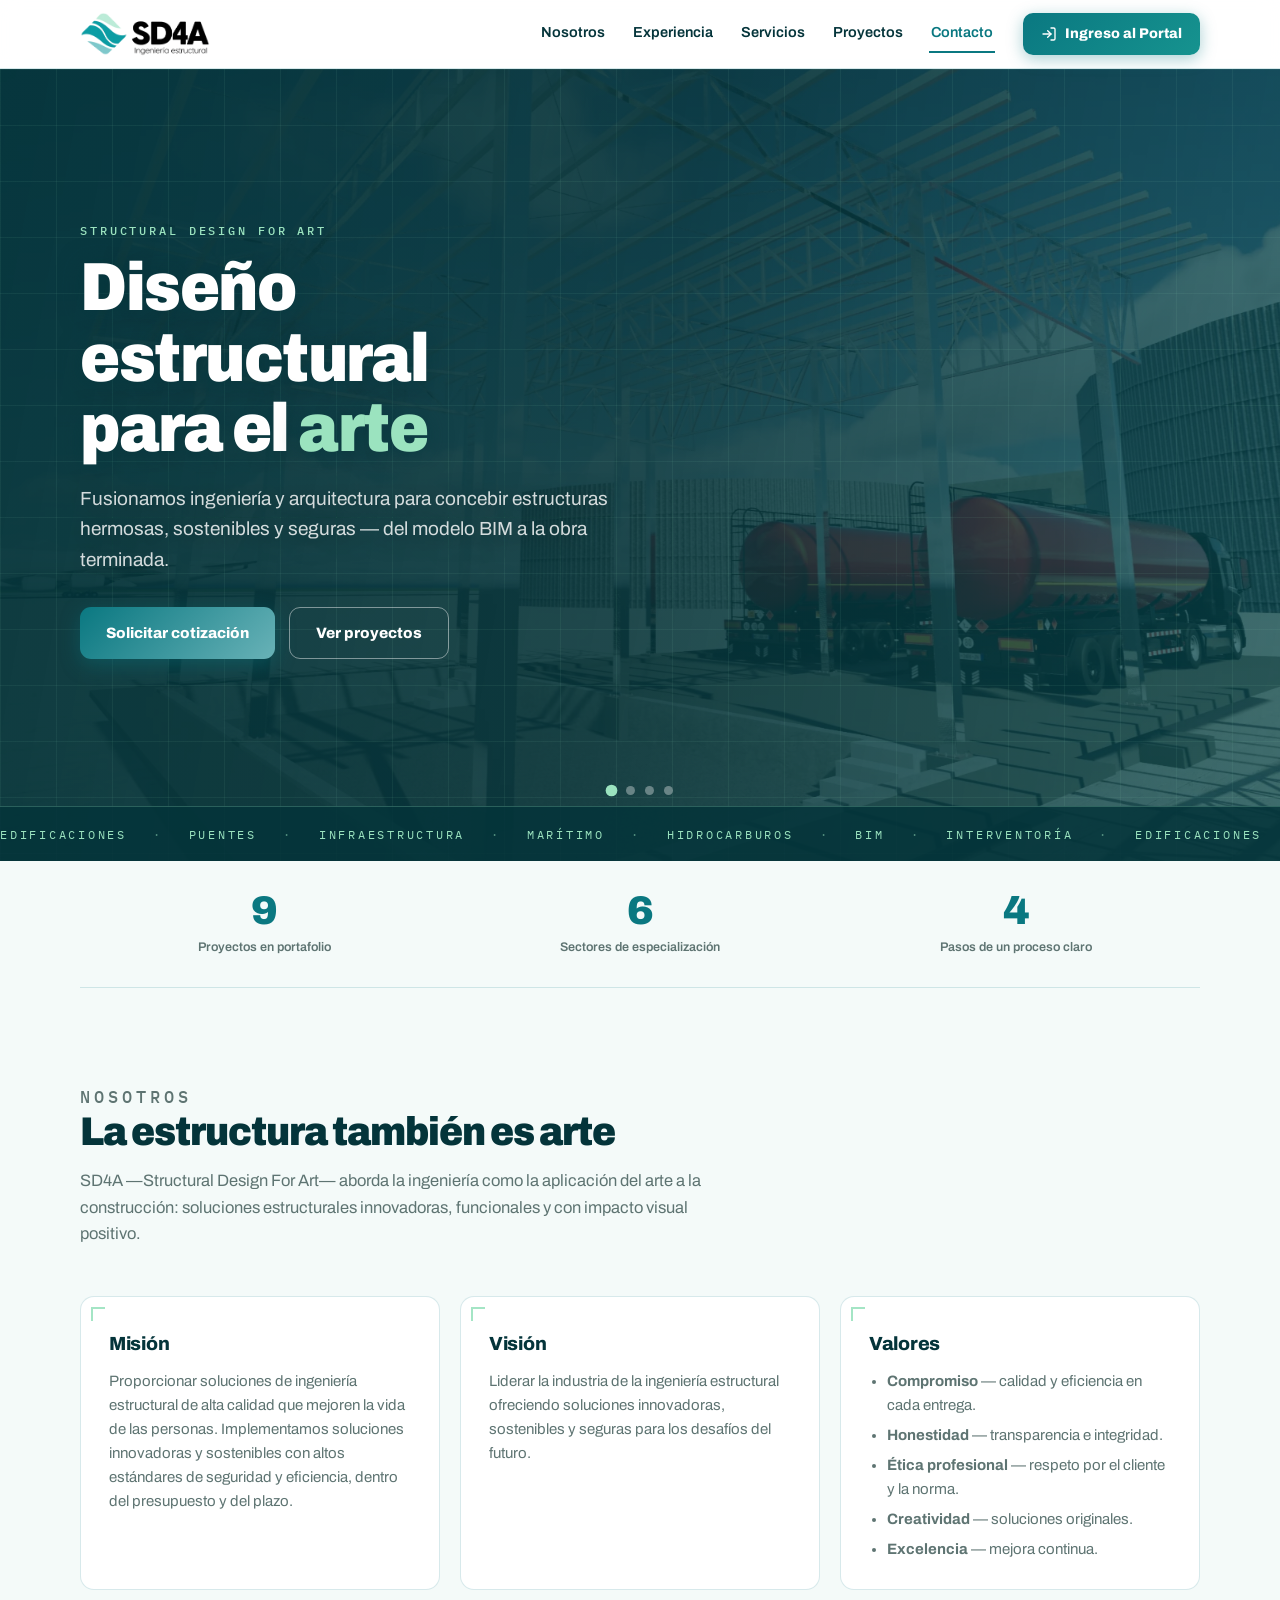
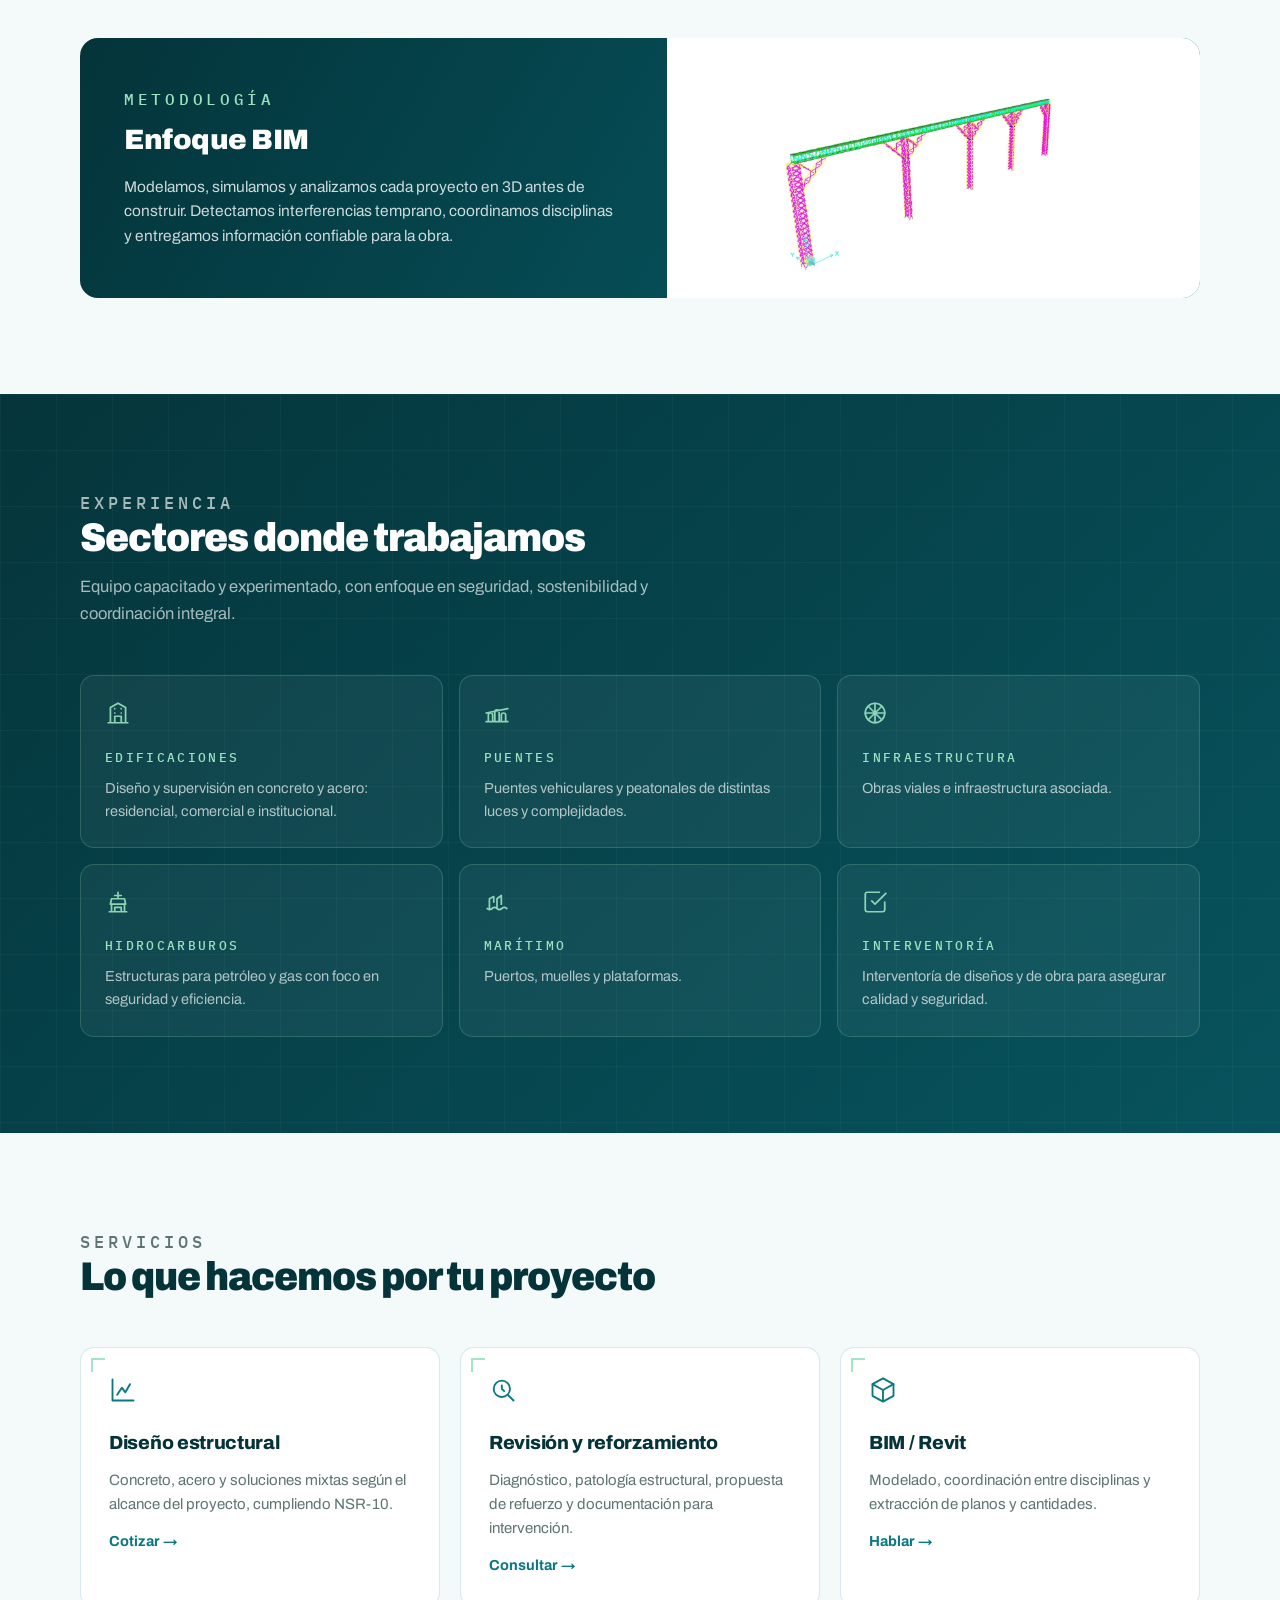
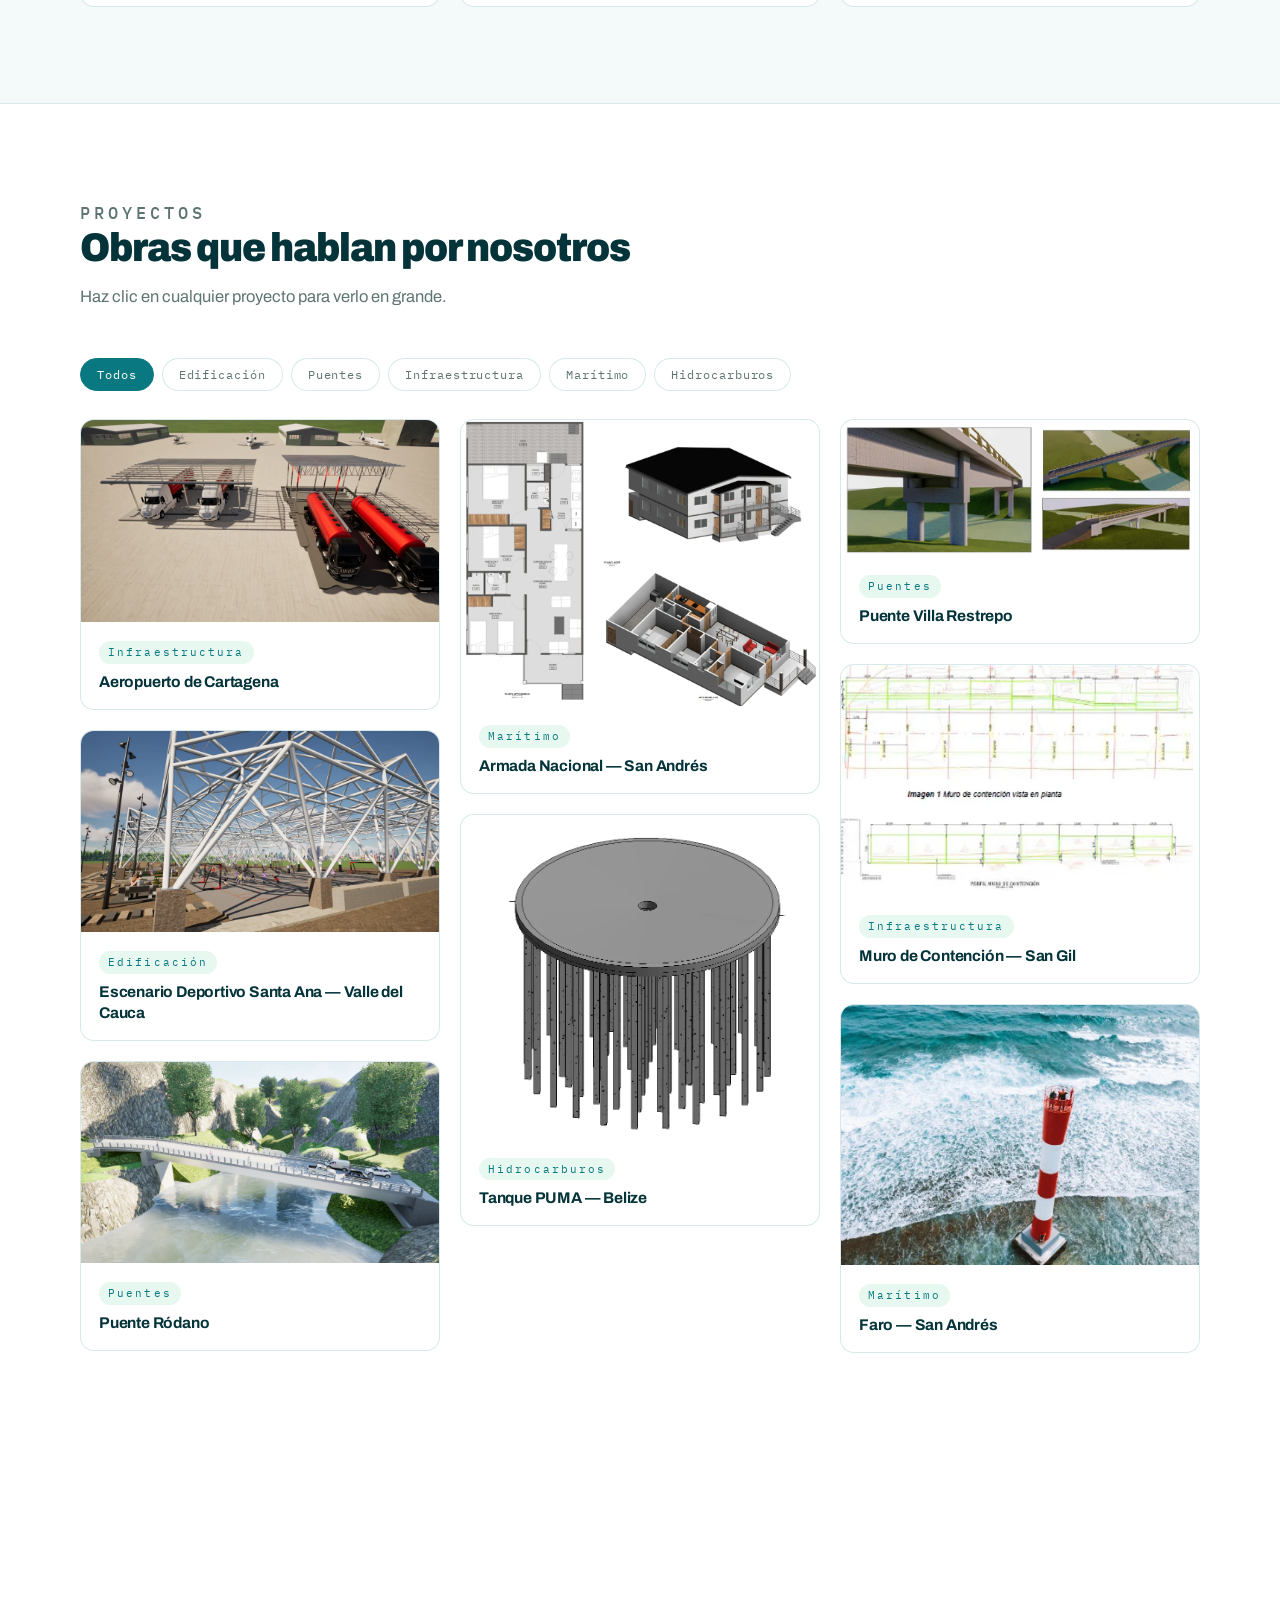
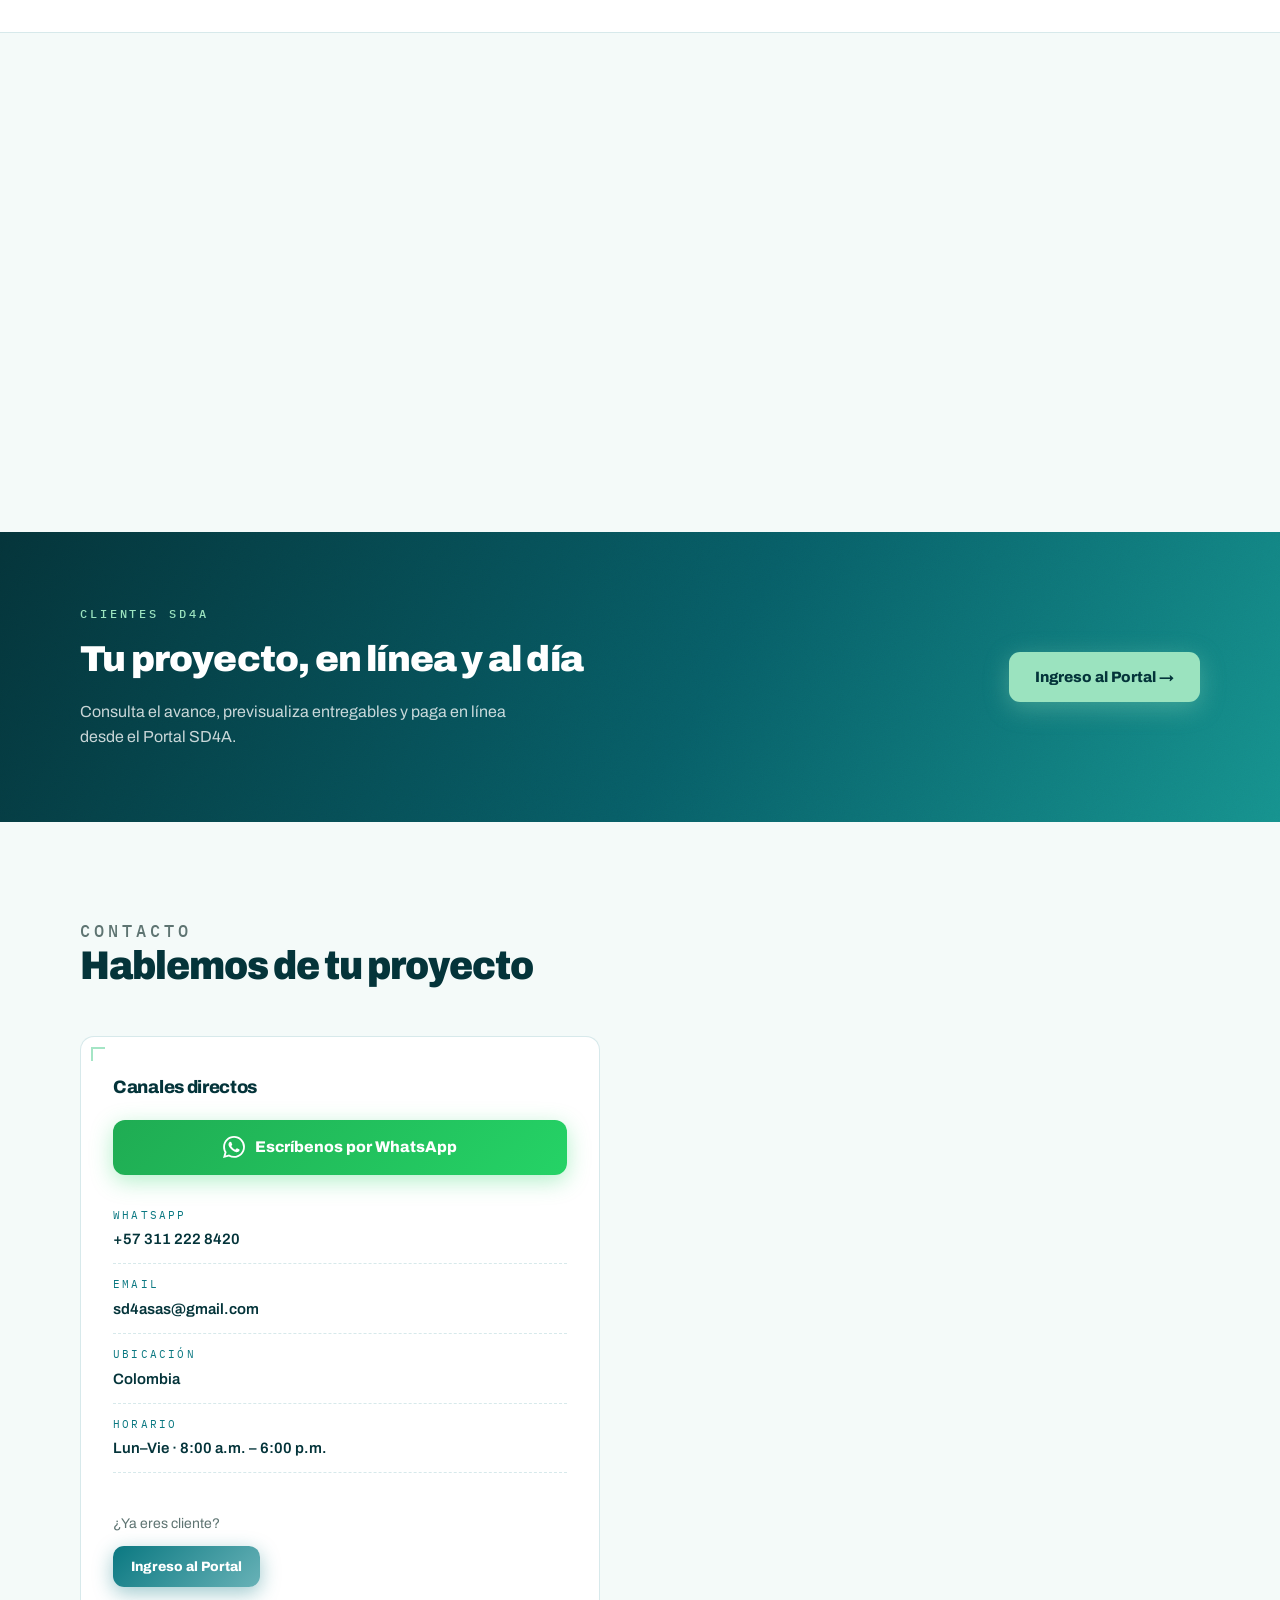
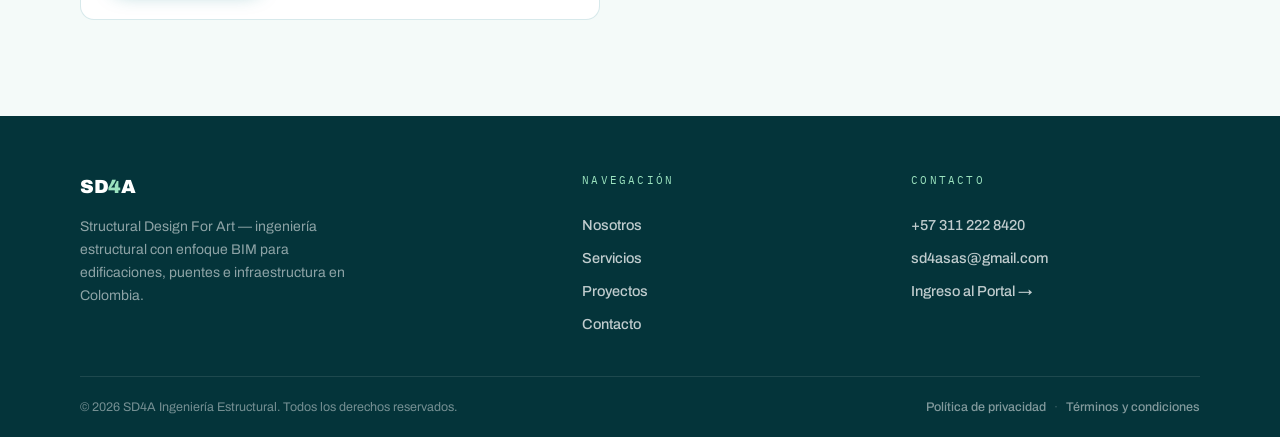
==== index.html @ 19382eb5 "add Privacy Policy and Terms & Conditions pages New privacidad.html and terminos.html, grounded in w" ====
<!doctype html>
<html lang="es">
<head>
  <meta charset="utf-8" />
  <meta name="viewport" content="width=device-width, initial-scale=1" />
  <title>SD4A — Ingeniería Estructural | Structural Design For Art</title>
  <meta name="description" content="SD4A: diseño estructural para el arte de construir. Edificaciones, puentes, infraestructura, estructuras marítimas y BIM en Colombia." />

  <link rel="preconnect" href="https://fonts.googleapis.com" />
  <link rel="preconnect" href="https://fonts.gstatic.com" crossorigin />
  <link href="https://fonts.googleapis.com/css2?family=Archivo:wdth,wght@62..125,300..900&family=IBM+Plex+Mono:wght@400;500&display=swap" rel="stylesheet" />

  <link rel="icon" type="image/png" sizes="32x32" href="./img/favicon-32.png" />
  <link rel="icon" type="image/png" sizes="16x16" href="./img/favicon-16.png" />
  <link rel="apple-touch-icon" sizes="180x180" href="./img/favicon-180.png" />
  <meta name="theme-color" content="#04343A" />

  <!-- Open Graph / redes sociales -->
  <meta property="og:type" content="website" />
  <meta property="og:site_name" content="SD4A Ingeniería Estructural" />
  <meta property="og:title" content="SD4A — Ingeniería Estructural | Structural Design For Art" />
  <meta property="og:description" content="Diseño estructural para el arte de construir: edificaciones, puentes, infraestructura, estructuras marítimas y BIM en Colombia." />
  <meta property="og:image" content="https://sd4a-web.vercel.app/img/og-image.jpg" />
  <meta property="og:image:width" content="1200" />
  <meta property="og:image:height" content="630" />
  <meta property="og:url" content="https://sd4a-web.vercel.app" />
  <meta property="og:locale" content="es_CO" />
  <meta name="twitter:card" content="summary_large_image" />
  <meta name="twitter:title" content="SD4A — Ingeniería Estructural" />
  <meta name="twitter:description" content="Diseño estructural para el arte de construir." />
  <meta name="twitter:image" content="https://sd4a-web.vercel.app/img/og-image.jpg" />

  <link rel="stylesheet" href="./css/style.css" />
</head>

<body>
  <!-- ══════════ TOPBAR ══════════ -->
  <header class="topbar" id="topbar">
    <div class="scroll-ruler" id="scrollRuler" aria-hidden="true"></div>
    <div class="container topbar-inner">
      <a class="brand" href="#inicio" aria-label="SD4A — inicio">
        <img class="brand-logo" src="./img/logo-sd4a.png" alt="SD4A Ingeniería Estructural" />
      </a>

      <nav class="nav" id="nav" aria-label="Navegación principal">
        <a href="#nosotros">Nosotros</a>
        <a href="#experiencia">Experiencia</a>
        <a href="#servicios">Servicios</a>
        <a href="#proyectos">Proyectos</a>
        <a href="#contacto">Contacto</a>
      </nav>

      <a class="btn-portal" href="https://pagos-sd-4-a.vercel.app/login">
        <svg viewBox="0 0 24 24" fill="none" stroke="currentColor" stroke-width="2" stroke-linecap="round" stroke-linejoin="round" aria-hidden="true"><path d="M15 3h4a2 2 0 0 1 2 2v14a2 2 0 0 1-2 2h-4"/><polyline points="10 17 15 12 10 7"/><line x1="15" y1="12" x2="3" y2="12"/></svg>
        Ingreso al Portal
      </a>

      <button class="nav-toggle" id="navToggle" aria-label="Abrir menú" aria-expanded="false">
        <span></span><span></span><span></span>
      </button>
    </div>
  </header>

  <main>
    <!-- ══════════ HERO ══════════ -->
    <section id="inicio" class="hero">
      <div class="hero-slides" aria-hidden="true">
        <img src="./img/aeropuerto cartagena 1.webp" class="slide active" alt="" />
        <img src="./img/POLIDEPORTIVO3.webp" class="slide" alt="" />
        <img src="./img/puente rodano 1.webp" class="slide" alt="" />
        <img src="./img/ARMADA DE SAN ANDRES.webp" class="slide" alt="" />
      </div>
      <div class="hero-veil" aria-hidden="true"></div>
      <div class="hero-grid-lines" aria-hidden="true"></div>

      <div class="container hero-inner">
        <p class="eyebrow light reveal">Structural Design For Art</p>
        <h1 class="reveal">Diseño estructural<br />para el <span class="accent">arte</span></h1>
        <p class="hero-sub reveal">
          Fusionamos ingeniería y arquitectura para concebir estructuras hermosas,
          sostenibles y seguras — del modelo BIM a la obra terminada.
        </p>
        <div class="hero-actions reveal">
          <a class="btn btn-solid" href="#contacto">Solicitar cotización</a>
          <a class="btn btn-ghost" href="#proyectos">Ver proyectos</a>
        </div>
      </div>

      <div class="hero-dots" id="heroDots" aria-hidden="true"></div>

      <div class="hero-strip" aria-hidden="true">
        <div class="strip-track">
          <span>EDIFICACIONES</span><i>·</i><span>PUENTES</span><i>·</i><span>INFRAESTRUCTURA</span><i>·</i><span>MARÍTIMO</span><i>·</i><span>HIDROCARBUROS</span><i>·</i><span>BIM</span><i>·</i><span>INTERVENTORÍA</span><i>·</i><span>EDIFICACIONES</span><i>·</i><span>PUENTES</span><i>·</i><span>INFRAESTRUCTURA</span><i>·</i><span>MARÍTIMO</span><i>·</i><span>HIDROCARBUROS</span><i>·</i><span>BIM</span><i>·</i><span>INTERVENTORÍA</span><i>·</i>
        </div>
      </div>
    </section>

    <!-- ══════════ CIFRAS ══════════ -->
    <div class="stats-strip container">
      <div class="stat">
        <span class="stat-num" data-count-source="#projectGrid .project">0</span>
        <span class="stat-label">Proyectos en portafolio</span>
      </div>
      <div class="stat">
        <span class="stat-num" data-count-source="#experiencia .sector">0</span>
        <span class="stat-label">Sectores de especialización</span>
      </div>
      <div class="stat">
        <span class="stat-num" data-count-source=".steps .step">0</span>
        <span class="stat-label">Pasos de un proceso claro</span>
      </div>
    </div>

    <!-- ══════════ NOSOTROS ══════════ -->
    <section id="nosotros" class="section">
      <div class="container">
        <div class="sheet-head reveal">
          <p class="eyebrow">Nosotros</p>
          <h2>La estructura también es arte</h2>
          <p>
            SD4A —Structural Design For Art— aborda la ingeniería como la aplicación
            del arte a la construcción: soluciones estructurales innovadoras, funcionales
            y con impacto visual positivo.
          </p>
        </div>

        <div class="cards-3">
          <article class="plan-card reveal">
            <h3>Misión</h3>
            <p>
              Proporcionar soluciones de ingeniería estructural de alta calidad que mejoren
              la vida de las personas. Implementamos soluciones innovadoras y sostenibles con
              altos estándares de seguridad y eficiencia, dentro del presupuesto y del plazo.
            </p>
          </article>
          <article class="plan-card reveal">
            <h3>Visión</h3>
            <p>
              Liderar la industria de la ingeniería estructural ofreciendo soluciones
              innovadoras, sostenibles y seguras para los desafíos del futuro.
            </p>
          </article>
          <article class="plan-card reveal">
            <h3>Valores</h3>
            <ul>
              <li><strong>Compromiso</strong> — calidad y eficiencia en cada entrega.</li>
              <li><strong>Honestidad</strong> — transparencia e integridad.</li>
              <li><strong>Ética profesional</strong> — respeto por el cliente y la norma.</li>
              <li><strong>Creatividad</strong> — soluciones originales.</li>
              <li><strong>Excelencia</strong> — mejora continua.</li>
            </ul>
          </article>
        </div>

        <div class="bim-band reveal">
          <div class="bim-copy">
            <p class="eyebrow light">Metodología</p>
            <h3>Enfoque BIM</h3>
            <p>
              Modelamos, simulamos y analizamos cada proyecto en 3D antes de construir.
              Detectamos interferencias temprano, coordinamos disciplinas y entregamos
              información confiable para la obra.
            </p>
          </div>
          <img src="./img/MODELO DE ANÁLISIS PLATAFORMAS PROYECTO 10K.webp" alt="Modelo de análisis estructural BIM" />
        </div>
      </div>
    </section>

    <!-- ══════════ EXPERIENCIA ══════════ -->
    <section id="experiencia" class="section dark">
      <div class="container">
        <div class="sheet-head reveal">
          <p class="eyebrow">Experiencia</p>
          <h2>Sectores donde trabajamos</h2>
          <p>Equipo capacitado y experimentado, con enfoque en seguridad, sostenibilidad y coordinación integral.</p>
        </div>

        <div class="sector-grid">
          <article class="sector reveal">
            <svg class="sector-icon" viewBox="0 0 24 24" fill="none" stroke="currentColor" stroke-width="1.6" stroke-linecap="round" stroke-linejoin="round" aria-hidden="true"><path d="M3 21h18M5 21V7l7-4 7 4v14M9 21v-6h6v6M9 12h.01M15 12h.01M9 8h.01M15 8h.01"/></svg>
            <h3>Edificaciones</h3><p>Diseño y supervisión en concreto y acero: residencial, comercial e institucional.</p>
          </article>
          <article class="sector reveal">
            <svg class="sector-icon" viewBox="0 0 24 24" fill="none" stroke="currentColor" stroke-width="1.6" stroke-linecap="round" stroke-linejoin="round" aria-hidden="true"><path d="M2 20h20M4 20v-6a2 2 0 0 1 2-2h0a2 2 0 0 1 2 2v6M10 20v-9a2 2 0 0 1 2-2h0a2 2 0 0 1 2 2v9M16 20v-6a2 2 0 0 1 2-2h0a2 2 0 0 1 2 2v6M2 12l20-4"/></svg>
            <h3>Puentes</h3><p>Puentes vehiculares y peatonales de distintas luces y complejidades.</p>
          </article>
          <article class="sector reveal">
            <svg class="sector-icon" viewBox="0 0 24 24" fill="none" stroke="currentColor" stroke-width="1.6" stroke-linecap="round" stroke-linejoin="round" aria-hidden="true"><circle cx="12" cy="12" r="9"/><path d="M12 3v18M3 12h18M6 6l12 12M18 6 6 18"/></svg>
            <h3>Infraestructura</h3><p>Obras viales e infraestructura asociada.</p>
          </article>
          <article class="sector reveal">
            <svg class="sector-icon" viewBox="0 0 24 24" fill="none" stroke="currentColor" stroke-width="1.6" stroke-linecap="round" stroke-linejoin="round" aria-hidden="true"><path d="M12 3v6M9 6h6M6 9h12l1 5H5l1-5Z"/><path d="M4 21h16M6 21v-7M18 21v-7M9 21v-4h6v4"/></svg>
            <h3>Hidrocarburos</h3><p>Estructuras para petróleo y gas con foco en seguridad y eficiencia.</p>
          </article>
          <article class="sector reveal">
            <svg class="sector-icon" viewBox="0 0 24 24" fill="none" stroke="currentColor" stroke-width="1.6" stroke-linecap="round" stroke-linejoin="round" aria-hidden="true"><path d="M3 18c1.5 1.3 3 1.3 4.5 0s3-1.3 4.5 0 3 1.3 4.5 0 3-1.3 4.5 0M5 18V9l4-2v5M12 18v-9l4-3v8"/></svg>
            <h3>Marítimo</h3><p>Puertos, muelles y plataformas.</p>
          </article>
          <article class="sector reveal">
            <svg class="sector-icon" viewBox="0 0 24 24" fill="none" stroke="currentColor" stroke-width="1.6" stroke-linecap="round" stroke-linejoin="round" aria-hidden="true"><path d="M9 11l3 3L22 4"/><path d="M21 12v7a2 2 0 0 1-2 2H5a2 2 0 0 1-2-2V5a2 2 0 0 1 2-2h11"/></svg>
            <h3>Interventoría</h3><p>Interventoría de diseños y de obra para asegurar calidad y seguridad.</p>
          </article>
        </div>
      </div>
    </section>

    <!-- ══════════ SERVICIOS ══════════ -->
    <section id="servicios" class="section">
      <div class="container">
        <div class="sheet-head reveal">
          <p class="eyebrow">Servicios</p>
          <h2>Lo que hacemos por tu proyecto</h2>
        </div>

        <div class="cards-3">
          <article class="plan-card service reveal">
            <svg class="service-icon" viewBox="0 0 24 24" fill="none" stroke="currentColor" stroke-width="1.6" stroke-linecap="round" stroke-linejoin="round" aria-hidden="true"><path d="M3 3v18h18M7 16l4-6 3 4 4-7"/></svg>
            <h3>Diseño estructural</h3>
            <p>Concreto, acero y soluciones mixtas según el alcance del proyecto, cumpliendo NSR-10.</p>
            <a class="link" href="#contacto">Cotizar →</a>
          </article>
          <article class="plan-card service reveal">
            <svg class="service-icon" viewBox="0 0 24 24" fill="none" stroke="currentColor" stroke-width="1.6" stroke-linecap="round" stroke-linejoin="round" aria-hidden="true"><circle cx="11" cy="11" r="7"/><path d="M21 21l-4.3-4.3M11 8v3l2 2"/></svg>
            <h3>Revisión y reforzamiento</h3>
            <p>Diagnóstico, patología estructural, propuesta de refuerzo y documentación para intervención.</p>
            <a class="link" href="#contacto">Consultar →</a>
          </article>
          <article class="plan-card service reveal">
            <svg class="service-icon" viewBox="0 0 24 24" fill="none" stroke="currentColor" stroke-width="1.6" stroke-linecap="round" stroke-linejoin="round" aria-hidden="true"><path d="M12 2l9 5v10l-9 5-9-5V7l9-5Z"/><path d="M3 7l9 5 9-5M12 12v9"/></svg>
            <h3>BIM / Revit</h3>
            <p>Modelado, coordinación entre disciplinas y extracción de planos y cantidades.</p>
            <a class="link" href="#contacto">Hablar →</a>
          </article>
        </div>
      </div>
    </section>

    <!-- ══════════ PROYECTOS ══════════ -->
    <section id="proyectos" class="section alt">
      <div class="container">
        <div class="sheet-head reveal">
          <p class="eyebrow">Proyectos</p>
          <h2>Obras que hablan por nosotros</h2>
          <p>Haz clic en cualquier proyecto para verlo en grande.</p>
        </div>

        <div class="filter-bar reveal" id="filterBar" role="group" aria-label="Filtrar proyectos por categoría">
          <button class="filter-btn active" data-filter="all">Todos</button>
          <button class="filter-btn" data-filter="edificacion">Edificación</button>
          <button class="filter-btn" data-filter="puentes">Puentes</button>
          <button class="filter-btn" data-filter="infraestructura">Infraestructura</button>
          <button class="filter-btn" data-filter="maritimo">Marítimo</button>
          <button class="filter-btn" data-filter="hidrocarburos">Hidrocarburos</button>
        </div>

        <div class="project-grid" id="projectGrid">
          <figure class="project reveal" tabindex="0" data-cat="infraestructura">
                        <div class="project-media">
<img src="./img/aeropuerto cartagena 2.webp" alt="Aeropuerto de Cartagena" loading="lazy" />
            <span class="project-zoom-hint" aria-hidden="true"><svg viewBox="0 0 24 24" width="16" height="16" fill="none" stroke="currentColor" stroke-width="2" stroke-linecap="round" stroke-linejoin="round"><circle cx="11" cy="11" r="7"/><path d="M21 21l-4.3-4.3M11 8v6M8 11h6"/></svg></span>
            </div>
            <figcaption><span class="tag">Infraestructura</span><strong>Aeropuerto de Cartagena</strong></figcaption>
          </figure>
          <figure class="project reveal" tabindex="0" data-cat="edificacion">
                        <div class="project-media">
<img src="./img/POLIDEPORTIVO 1.webp" alt="Escenario deportivo Santa Ana" loading="lazy" />
            <span class="project-zoom-hint" aria-hidden="true"><svg viewBox="0 0 24 24" width="16" height="16" fill="none" stroke="currentColor" stroke-width="2" stroke-linecap="round" stroke-linejoin="round"><circle cx="11" cy="11" r="7"/><path d="M21 21l-4.3-4.3M11 8v6M8 11h6"/></svg></span>
            </div>
            <figcaption><span class="tag">Edificación</span><strong>Escenario Deportivo Santa Ana — Valle del Cauca</strong></figcaption>
          </figure>
          <figure class="project reveal" tabindex="0" data-cat="puentes">
                        <div class="project-media">
<img src="./img/puente rodano 2.webp" alt="Puente Ródano" loading="lazy" />
            <span class="project-zoom-hint" aria-hidden="true"><svg viewBox="0 0 24 24" width="16" height="16" fill="none" stroke="currentColor" stroke-width="2" stroke-linecap="round" stroke-linejoin="round"><circle cx="11" cy="11" r="7"/><path d="M21 21l-4.3-4.3M11 8v6M8 11h6"/></svg></span>
            </div>
            <figcaption><span class="tag">Puentes</span><strong>Puente Ródano</strong></figcaption>
          </figure>
          <figure class="project reveal" tabindex="0" data-cat="maritimo">
                        <div class="project-media">
<img src="./img/ARMADA DE SAN ANDRES.webp" alt="Estructura Armada de San Andrés" loading="lazy" />
            <span class="project-zoom-hint" aria-hidden="true"><svg viewBox="0 0 24 24" width="16" height="16" fill="none" stroke="currentColor" stroke-width="2" stroke-linecap="round" stroke-linejoin="round"><circle cx="11" cy="11" r="7"/><path d="M21 21l-4.3-4.3M11 8v6M8 11h6"/></svg></span>
            </div>
            <figcaption><span class="tag">Marítimo</span><strong>Armada Nacional — San Andrés</strong></figcaption>
          </figure>
          <figure class="project reveal" tabindex="0" data-cat="hidrocarburos">
                        <div class="project-media">
<img src="./img/TANQUE PUMA BELIZE.webp" alt="Tanque Puma Belize" loading="lazy" />
            <span class="project-zoom-hint" aria-hidden="true"><svg viewBox="0 0 24 24" width="16" height="16" fill="none" stroke="currentColor" stroke-width="2" stroke-linecap="round" stroke-linejoin="round"><circle cx="11" cy="11" r="7"/><path d="M21 21l-4.3-4.3M11 8v6M8 11h6"/></svg></span>
            </div>
            <figcaption><span class="tag">Hidrocarburos</span><strong>Tanque PUMA — Belize</strong></figcaption>
          </figure>
          <figure class="project reveal" tabindex="0" data-cat="edificacion">
                        <div class="project-media">
<img src="./img/clinica procardio 1.webp" alt="Clínica Procardio" loading="lazy" />
            <span class="project-zoom-hint" aria-hidden="true"><svg viewBox="0 0 24 24" width="16" height="16" fill="none" stroke="currentColor" stroke-width="2" stroke-linecap="round" stroke-linejoin="round"><circle cx="11" cy="11" r="7"/><path d="M21 21l-4.3-4.3M11 8v6M8 11h6"/></svg></span>
            </div>
            <figcaption><span class="tag">Edificación</span><strong>Clínica Procardio</strong></figcaption>
          </figure>
          <figure class="project reveal" tabindex="0" data-cat="puentes">
                        <div class="project-media">
<img src="./img/PUENTE VILLA RESTREPO.webp" alt="Puente Villa Restrepo" loading="lazy" />
            <span class="project-zoom-hint" aria-hidden="true"><svg viewBox="0 0 24 24" width="16" height="16" fill="none" stroke="currentColor" stroke-width="2" stroke-linecap="round" stroke-linejoin="round"><circle cx="11" cy="11" r="7"/><path d="M21 21l-4.3-4.3M11 8v6M8 11h6"/></svg></span>
            </div>
            <figcaption><span class="tag">Puentes</span><strong>Puente Villa Restrepo</strong></figcaption>
          </figure>
          <figure class="project reveal" tabindex="0" data-cat="infraestructura">
                        <div class="project-media">
<img src="./img/MURO DE CONTENCION SAN GIL.webp" alt="Muro de contención San Gil" loading="lazy" />
            <span class="project-zoom-hint" aria-hidden="true"><svg viewBox="0 0 24 24" width="16" height="16" fill="none" stroke="currentColor" stroke-width="2" stroke-linecap="round" stroke-linejoin="round"><circle cx="11" cy="11" r="7"/><path d="M21 21l-4.3-4.3M11 8v6M8 11h6"/></svg></span>
            </div>
            <figcaption><span class="tag">Infraestructura</span><strong>Muro de Contención — San Gil</strong></figcaption>
          </figure>
          <figure class="project reveal" tabindex="0" data-cat="maritimo">
                        <div class="project-media">
<img src="./img/FARO SAN ANDRES.webp" alt="Faro San Andrés" loading="lazy" />
            <span class="project-zoom-hint" aria-hidden="true"><svg viewBox="0 0 24 24" width="16" height="16" fill="none" stroke="currentColor" stroke-width="2" stroke-linecap="round" stroke-linejoin="round"><circle cx="11" cy="11" r="7"/><path d="M21 21l-4.3-4.3M11 8v6M8 11h6"/></svg></span>
            </div>
            <figcaption><span class="tag">Marítimo</span><strong>Faro — San Andrés</strong></figcaption>
          </figure>
        </div>
      </div>
    </section>

    <!-- ══════════ PROCESO ══════════ -->
    <section id="proceso" class="section">
      <div class="container">
        <div class="sheet-head reveal">
          <p class="eyebrow">Proceso</p>
          <h2>Así trabajamos, sin sorpresas</h2>
        </div>

        <ol class="steps">
          <li class="step reveal">
            <span class="step-num">01</span>
            <h3>Recolección</h3>
            <p>Arquitectura, DWG, alcance, normativa y plazos del proyecto.</p>
          </li>
          <li class="step reveal">
            <span class="step-num">02</span>
            <h3>Modelado y cálculo</h3>
            <p>Modelos estructurales, hipótesis de carga y dimensionamiento.</p>
          </li>
          <li class="step reveal">
            <span class="step-num">03</span>
            <h3>Planos y entrega</h3>
            <p>Planos, detalles constructivos y soporte durante la obra.</p>
          </li>
          <li class="step reveal">
            <span class="step-num">04</span>
            <h3>Seguimiento en el portal</h3>
            <p>Avance, archivos y pagos del proyecto, todo en un solo lugar.</p>
          </li>
        </ol>
      </div>
    </section>

    <!-- ══════════ CTA PORTAL ══════════ -->
    <section class="cta">
      <div class="container cta-inner reveal">
        <div>
          <p class="eyebrow light">Clientes SD4A</p>
          <h2>Tu proyecto, en línea y al día</h2>
          <p>Consulta el avance, previsualiza entregables y paga en línea desde el Portal SD4A.</p>
        </div>
        <a class="btn btn-mint" href="https://pagos-sd-4-a.vercel.app/login">Ingreso al Portal →</a>
      </div>
    </section>

    <!-- ══════════ CONTACTO ══════════ -->
    <section id="contacto" class="section">
      <div class="container">
        <div class="sheet-head reveal">
          <p class="eyebrow">Contacto</p>
          <h2>Hablemos de tu proyecto</h2>
        </div>

        <div class="contact-solo">
          <aside class="plan-card contact-info reveal">
            <h3>Canales directos</h3>

            <a class="wa-btn" href="https://wa.me/573112228420?text=Hola%20SD4A%2C%20quiero%20cotizar%20un%20proyecto" target="_blank" rel="noopener noreferrer">
              <svg viewBox="0 0 24 24" fill="currentColor" aria-hidden="true"><path d="M17.472 14.382c-.297-.149-1.758-.867-2.03-.967-.273-.099-.471-.148-.67.15-.197.297-.767.966-.94 1.164-.173.199-.347.223-.644.075-.297-.15-1.255-.463-2.39-1.475-.883-.788-1.48-1.761-1.653-2.059-.173-.297-.018-.458.13-.606.134-.133.297-.347.446-.52.149-.174.198-.298.297-.497.1-.198.05-.371-.025-.52-.075-.149-.669-1.612-.916-2.207-.242-.579-.487-.5-.669-.51-.173-.008-.371-.01-.57-.01-.198 0-.52.074-.792.372-.272.297-1.04 1.016-1.04 2.479 0 1.462 1.065 2.875 1.213 3.074.149.198 2.096 3.2 5.077 4.487.709.306 1.262.489 1.694.625.712.227 1.36.195 1.871.118.571-.085 1.758-.719 2.006-1.413.248-.694.248-1.289.173-1.413-.074-.124-.272-.198-.57-.347m-5.421 7.403h-.004a9.87 9.87 0 0 1-5.031-1.378l-.361-.214-3.741.982.998-3.648-.235-.374a9.86 9.86 0 0 1-1.51-5.26c.001-5.45 4.436-9.884 9.888-9.884 2.64 0 5.122 1.03 6.988 2.898a9.825 9.825 0 0 1 2.893 6.994c-.003 5.45-4.437 9.884-9.885 9.884m8.413-18.297A11.815 11.815 0 0 0 12.05 0C5.495 0 .16 5.335.157 11.892c0 2.096.547 4.142 1.588 5.945L.057 24l6.305-1.654a11.882 11.882 0 0 0 5.683 1.448h.005c6.554 0 11.89-5.335 11.893-11.893a11.821 11.821 0 0 0-3.48-8.413Z"/></svg>
              Escríbenos por WhatsApp
            </a>

            <div class="info-row"><span class="info-label">WhatsApp</span><a href="https://wa.me/573112228420" target="_blank" rel="noopener noreferrer">+57 311 222 8420</a></div>
            <div class="info-row"><span class="info-label">Email</span><a href="mailto:sd4asas@gmail.com">sd4asas@gmail.com</a></div>
            <div class="info-row"><span class="info-label">Ubicación</span><span>Colombia</span></div>
            <div class="info-row"><span class="info-label">Horario</span><span>Lun–Vie · 8:00 a.m. – 6:00 p.m.</span></div>

            <div class="portal-note">
              <p>¿Ya eres cliente?</p>
              <a class="btn btn-solid btn-small" href="https://pagos-sd-4-a.vercel.app/login">Ingreso al Portal</a>
            </div>
          </aside>
        </div>
      </div>
    </section>
  </main>

  <!-- ══════════ FOOTER ══════════ -->
  <footer class="footer">
    <div class="container footer-grid">
      <div class="footer-brand">
        <span class="brand-text small">SD<em>4</em>A</span>
        <p>Structural Design For Art — ingeniería estructural con enfoque BIM para edificaciones, puentes e infraestructura en Colombia.</p>
      </div>

      <nav class="footer-links" aria-label="Enlaces del sitio">
        <p class="footer-col-title">Navegación</p>
        <a href="#nosotros">Nosotros</a>
        <a href="#servicios">Servicios</a>
        <a href="#proyectos">Proyectos</a>
        <a href="#contacto">Contacto</a>
      </nav>

      <div class="footer-links">
        <p class="footer-col-title">Contacto</p>
        <a href="https://wa.me/573112228420" target="_blank" rel="noopener noreferrer">+57 311 222 8420</a>
        <a href="mailto:sd4asas@gmail.com">sd4asas@gmail.com</a>
        <a href="https://pagos-sd-4-a.vercel.app/login">Ingreso al Portal →</a>
      </div>
    </div>

    <div class="container footer-bottom">
      <small>© 2026 SD4A Ingeniería Estructural. Todos los derechos reservados.</small>
      <div class="footer-legal">
        <a href="./privacidad.html">Política de privacidad</a>
        <span aria-hidden="true">·</span>
        <a href="./terminos.html">Términos y condiciones</a>
      </div>
    </div>
  </footer>

  <!-- ══════════ LIGHTBOX ══════════ -->
  <div class="lightbox" id="lightbox" role="dialog" aria-modal="true" aria-label="Vista de proyecto" hidden>
    <button class="lb-close" id="lbClose" aria-label="Cerrar">×</button>
    <button class="lb-prev" id="lbPrev" aria-label="Anterior">‹</button>
    <figure class="lb-figure">
      <img id="lbImg" src="" alt="" />
      <figcaption id="lbCaption"></figcaption>
    </figure>
    <button class="lb-next" id="lbNext" aria-label="Siguiente">›</button>
  </div>

  <!-- ══════════ VOLVER ARRIBA ══════════ -->
  <button class="back-to-top" id="backToTop" aria-label="Volver arriba">
    <svg viewBox="0 0 24 24" fill="none" stroke="currentColor" stroke-width="2.2" stroke-linecap="round" stroke-linejoin="round" aria-hidden="true"><path d="M12 19V5M5 12l7-7 7 7"/></svg>
  </button>

  <script src="./js/main.js"></script>
</body>
</html>
---- css/style.css ----
/* ═══════════════════════════════════════════════════════════════
   SD4A — Structural Design For Art
   Paleta del portal SD4A sobre una estética técnica y limpia.
   ═══════════════════════════════════════════════════════════════ */

:root {
  --ink:      #04343A;
  --teal:     #0A7881;
  --teal-2:   #16938f;
  --cyan:     #68B2B7;
  --mint:     #9BE3BF;
  --paper:    #F4FAF9;
  --white:    #FFFFFF;
  --line:     rgba(10, 120, 129, 0.16);
  --muted:    #5E7472;

  --font-display: "Archivo", system-ui, sans-serif;
  --font-body:    "Archivo", system-ui, sans-serif;
  --font-mono:    "IBM Plex Mono", ui-monospace, monospace;

  --radius: 14px;
  --container: 1120px;
}

/* ── Reset ── */
*, *::before, *::after { box-sizing: border-box; }
html { scroll-behavior: smooth; }
body {
  margin: 0;
  font-family: var(--font-body);
  font-size: 16px;
  line-height: 1.6;
  color: var(--ink);
  background: var(--paper);
  -webkit-font-smoothing: antialiased;
}
img { max-width: 100%; display: block; }
a { color: var(--teal); text-decoration: none; }

/* Foco visible accesible en toda la página */
a:focus-visible, button:focus-visible, input:focus-visible, textarea:focus-visible {
  outline: 2px solid var(--teal);
  outline-offset: 3px;
  border-radius: 4px;
}

.container { width: min(var(--container), calc(100% - 40px)); margin-inline: auto; }

/* ── Eyebrow (etiqueta pequeña sobre títulos) ── */
.eyebrow {
  font-family: var(--font-mono);
  font-size: 12px;
  font-weight: 500;
  letter-spacing: 0.24em;
  text-transform: uppercase;
  color: var(--teal);
  margin: 0 0 12px;
}
.eyebrow.light { color: var(--mint); }

/* ═══════════ TOPBAR ═══════════ */
.topbar {
  position: sticky; top: 0; z-index: 50;
  background: rgba(255, 255, 255, 0.92);
  backdrop-filter: blur(10px);
  border-bottom: 1px solid var(--line);
  transition: box-shadow 0.25s ease;
}
.topbar.scrolled { box-shadow: 0 8px 28px rgba(4, 52, 58, 0.10); }

/* Regla de avance de lectura — detalle de firma (estética de plano) */
.scroll-ruler {
  position: absolute; left: 0; bottom: -1px; height: 2px;
  width: 0%;
  background: linear-gradient(90deg, var(--teal), var(--mint));
  transition: width 0.1s linear;
}
.topbar-inner {
  display: flex; align-items: center; gap: 28px;
  height: 68px;
}

.brand { display: inline-flex; align-items: center; gap: 10px; }
.brand-logo { height: 44px; width: auto; display: block; }
.brand-mark { width: 34px; height: 34px; fill: var(--teal); }
.brand-text {
  font-family: var(--font-display);
  font-weight: 900;
  font-size: 24px;
  letter-spacing: -0.5px;
  color: var(--ink);
  font-style: normal;
}
.brand-text em { font-style: normal; color: var(--teal); }
.brand-text.small { font-size: 19px; color: var(--white); }
.brand-text.small em { color: var(--mint); }

.nav { display: flex; gap: 24px; margin-left: auto; }
.nav a {
  font-size: 14.5px; font-weight: 600; color: var(--ink);
  padding: 6px 2px; border-bottom: 2px solid transparent;
  transition: color 0.2s, border-color 0.2s;
}
.nav a:hover { color: var(--teal); border-bottom-color: var(--mint); }
.nav a.active { color: var(--teal); border-bottom-color: var(--teal); }

.btn-portal {
  display: inline-flex; align-items: center; gap: 8px;
  font-weight: 800; font-size: 14px; color: var(--white);
  background: linear-gradient(135deg, var(--teal), var(--teal-2));
  padding: 10px 18px; border-radius: 10px;
  box-shadow: 0 4px 16px rgba(10, 120, 129, 0.35);
  transition: transform 0.2s, box-shadow 0.2s;
  white-space: nowrap;
}
.btn-portal:hover { transform: translateY(-1px); box-shadow: 0 8px 22px rgba(10, 120, 129, 0.45); }
.btn-portal svg { width: 16px; height: 16px; }

/* Hamburguesa (móvil) */
.nav-toggle {
  display: none;
  flex-direction: column; justify-content: center; gap: 5px;
  width: 42px; height: 42px;
  background: none; border: 1.5px solid var(--line); border-radius: 10px;
  cursor: pointer; padding: 0 10px;
}
.nav-toggle span {
  display: block; height: 2px; border-radius: 2px;
  background: var(--ink);
  transition: transform 0.25s ease, opacity 0.25s ease;
}
.nav-toggle.open span:nth-child(1) { transform: translateY(7px) rotate(45deg); }
.nav-toggle.open span:nth-child(2) { opacity: 0; }
.nav-toggle.open span:nth-child(3) { transform: translateY(-7px) rotate(-45deg); }

/* ═══════════ HERO ═══════════ */
.hero {
  position: relative;
  min-height: 88vh;
  display: flex; flex-direction: column; justify-content: center;
  overflow: hidden;
  color: var(--white);
}
.hero-slides { position: absolute; inset: 0; }
.hero-slides .slide {
  position: absolute; inset: 0;
  width: 100%; height: 100%; object-fit: cover;
  opacity: 0;
  transform: scale(1);
  transition: opacity 1.6s ease;
}
.hero-slides .slide.active {
  opacity: 1;
  animation: kenburns 9s ease-out forwards;
}
@keyframes kenburns {
  from { transform: scale(1); }
  to   { transform: scale(1.08); }
}

.hero-veil {
  position: absolute; inset: 0;
  background: linear-gradient(100deg, rgba(4, 52, 58, 0.96) 0%, rgba(4, 52, 58, 0.88) 50%, rgba(6, 74, 82, 0.72) 100%);
}
.hero-grid-lines {
  position: absolute; inset: 0; pointer-events: none;
  background-image:
    linear-gradient(rgba(155, 227, 191, 0.07) 1px, transparent 1px),
    linear-gradient(90deg, rgba(155, 227, 191, 0.07) 1px, transparent 1px);
  background-size: 56px 56px;
}

.hero-inner { position: relative; z-index: 2; padding: 90px 0 140px; }
.hero h1 {
  font-family: var(--font-display);
  font-size: clamp(38px, 6.2vw, 68px);
  font-weight: 900;
  font-stretch: 88%;
  line-height: 1.04;
  letter-spacing: -1.5px;
  margin: 10px 0 20px;
  max-width: 13ch;
}
.hero h1 .accent { color: var(--mint); }
.hero h1, .hero-sub { text-shadow: 0 2px 24px rgba(4, 52, 58, 0.55); }
.hero-sub {
  font-size: clamp(16px, 1.9vw, 19px);
  color: rgba(255, 255, 255, 0.82);
  max-width: 54ch;
  margin: 0 0 32px;
}
.hero-actions { display: flex; gap: 14px; flex-wrap: wrap; }

/* Dots del slider */
.hero-dots {
  position: absolute; z-index: 3;
  bottom: 66px; left: 50%; transform: translateX(-50%);
  display: flex; gap: 10px;
}
.hero-dots button {
  width: 9px; height: 9px; border-radius: 50%;
  border: none; cursor: pointer; padding: 0;
  background: rgba(255, 255, 255, 0.35);
  transition: background 0.25s, transform 0.25s;
}
.hero-dots button.active { background: var(--mint); transform: scale(1.3); }

/* Cinta de sectores */
.hero-strip {
  position: absolute; bottom: 0; left: 0; right: 0; z-index: 2;
  padding: 14px 0;
  background: rgba(4, 52, 58, 0.85);
  border-top: 1px solid rgba(155, 227, 191, 0.25);
  overflow: hidden;
}
.strip-track {
  display: inline-flex; gap: 26px; align-items: center;
  font-family: var(--font-mono);
  font-size: 11.5px; letter-spacing: 0.24em; color: var(--mint);
  white-space: nowrap;
  animation: strip-move 45s linear infinite;
}
.strip-track i { font-style: normal; opacity: 0.5; }
@keyframes strip-move {
  from { transform: translateX(0); }
  to   { transform: translateX(-50%); }
}

/* ═══════════ BOTONES ═══════════ */
.btn {
  display: inline-flex; align-items: center; justify-content: center; gap: 8px;
  font-weight: 800; font-size: 15px;
  padding: 13px 26px; border-radius: 11px;
  border: none; cursor: pointer;
  transition: transform 0.2s, box-shadow 0.2s, background 0.2s;
}
.btn-solid {
  color: var(--white);
  background: linear-gradient(135deg, var(--teal), var(--cyan));
  box-shadow: 0 6px 20px rgba(10, 120, 129, 0.40);
}
.btn-solid:hover { transform: translateY(-2px); box-shadow: 0 10px 28px rgba(10, 120, 129, 0.5); }
.btn-ghost {
  color: var(--white);
  background: transparent;
  border: 1.5px solid rgba(255, 255, 255, 0.45);
}
.btn-ghost:hover { border-color: var(--mint); color: var(--mint); }
.btn-mint {
  color: var(--ink);
  background: var(--mint);
  box-shadow: 0 6px 24px rgba(155, 227, 191, 0.35);
}
.btn-mint:hover { transform: translateY(-2px); background: #b3ecd0; }
.btn-small { padding: 10px 18px; font-size: 13.5px; }

/* ═══════════ SECCIONES ═══════════ */
.section { padding: 96px 0; position: relative; }
.section.alt { background: var(--white); border-block: 1px solid var(--line); }

/* Sección oscura — contraste fuerte entre bloques */
.section.dark {
  background:
    linear-gradient(rgba(155, 227, 191, 0.045) 1px, transparent 1px),
    linear-gradient(90deg, rgba(155, 227, 191, 0.045) 1px, transparent 1px),
    linear-gradient(135deg, var(--ink) 0%, #06525c 100%);
  background-size: 56px 56px, 56px 56px, 100% 100%;
  color: var(--white);
}
.section.dark .sheet-head h2 { color: var(--white); }
.section.dark .sheet-head p { color: rgba(255, 255, 255, 0.65); }
.section.dark .eyebrow { color: var(--mint); }

/* Grano sutil sobre fondos oscuros — acabado menos plano */
.section.dark::before, .cta::before {
  content: "";
  position: absolute; inset: 0;
  background-image: url("data:image/svg+xml,%3Csvg xmlns='http://www.w3.org/2000/svg' width='140' height='140'%3E%3Cfilter id='n'%3E%3CfeTurbulence type='fractalNoise' baseFrequency='0.85' numOctaves='2' stitchTiles='stitch'/%3E%3C/filter%3E%3Crect width='100%25' height='100%25' filter='url(%23n)'/%3E%3C/svg%3E");
  opacity: 0.05;
  mix-blend-mode: overlay;
  pointer-events: none;
}
.section.dark .container, .cta .container { position: relative; z-index: 1; }

.sheet-head { max-width: 640px; margin-bottom: 48px; }
.sheet-head h2 {
  font-family: var(--font-display);
  font-size: clamp(28px, 3.6vw, 40px);
  font-weight: 900;
  font-stretch: 90%;
  letter-spacing: -1px;
  line-height: 1.1;
  margin: 0 0 14px;
}
.sheet-head p { color: var(--muted); margin: 0; font-size: 16.5px; }

/* ── Tarjetas ── */
.plan-card {
  position: relative;
  background: var(--white);
  border: 1px solid var(--line);
  border-radius: var(--radius);
  padding: 28px;
  transition: transform 0.25s ease, box-shadow 0.25s ease;
}
.plan-card::before {
  content: "";
  position: absolute; top: 10px; left: 10px;
  width: 14px; height: 14px;
  border-top: 2px solid var(--mint);
  border-left: 2px solid var(--mint);
  opacity: 0.9;
}
.plan-card:hover { transform: translateY(-4px); box-shadow: 0 16px 36px rgba(4, 52, 58, 0.10); }
.plan-card h3 {
  font-family: var(--font-display);
  font-size: 19px; font-weight: 800; letter-spacing: -0.3px;
  margin: 4px 0 10px;
}
.plan-card p, .plan-card ul { color: var(--muted); font-size: 15px; margin: 0; }
.plan-card ul { padding-left: 18px; display: grid; gap: 6px; }
.plan-card .link { display: inline-block; margin-top: 14px; font-weight: 700; font-size: 14.5px; transition: transform 0.2s ease; }
.plan-card .link:hover { color: var(--teal-2); transform: translateX(3px); }

.service-icon {
  width: 28px; height: 28px;
  color: var(--teal);
  margin-bottom: 12px;
}

.cards-3 { display: grid; grid-template-columns: repeat(3, 1fr); gap: 20px; }

/* ── Banda BIM ── */
.bim-band {
  margin-top: 48px;
  display: grid; grid-template-columns: 1.1fr 1fr;
  border-radius: 18px; overflow: hidden;
  background: linear-gradient(120deg, var(--ink) 0%, #06525c 70%, var(--teal) 100%);
  color: var(--white);
}
.bim-copy { padding: 44px; align-self: center; }
.bim-copy h3 {
  font-family: var(--font-display);
  font-size: 28px; font-weight: 900; letter-spacing: -0.5px;
  margin: 6px 0 12px;
}
.bim-copy p { color: rgba(255, 255, 255, 0.8); margin: 0; font-size: 15.5px; }
.bim-band img { width: 100%; height: 100%; object-fit: cover; min-height: 260px; }

/* ── Sectores (sobre fondo oscuro) ── */
.sector-grid { display: grid; grid-template-columns: repeat(3, 1fr); gap: 16px; }
.sector {
  background: rgba(255, 255, 255, 0.05);
  border: 1px solid rgba(155, 227, 191, 0.20);
  border-radius: var(--radius);
  padding: 24px;
  transition: border-color 0.2s, background 0.2s, transform 0.2s;
}
.sector:hover {
  border-color: var(--mint);
  background: rgba(155, 227, 191, 0.10);
  transform: translateY(-3px);
}
.sector-icon {
  width: 26px; height: 26px;
  color: var(--mint);
  margin-bottom: 14px;
  opacity: 0.9;
  transition: transform 0.25s ease;
}
.sector:hover .sector-icon { transform: translateY(-2px) scale(1.05); }
.sector h3 {
  font-family: var(--font-mono);
  font-size: 13px; font-weight: 500; letter-spacing: 0.18em;
  text-transform: uppercase;
  color: var(--mint);
  margin: 0 0 8px;
}
.sector p { color: rgba(255, 255, 255, 0.68); font-size: 14.5px; margin: 0; }

/* ── Proyectos: filtro ── */
.filter-bar { display: flex; flex-wrap: wrap; gap: 8px; margin-bottom: 28px; }
.filter-btn {
  font-family: var(--font-mono);
  font-size: 11.5px; letter-spacing: 0.08em;
  padding: 8px 16px; border-radius: 20px;
  border: 1px solid var(--line);
  background: var(--white);
  color: var(--muted);
  cursor: pointer;
  transition: background 0.2s ease, color 0.2s ease, border-color 0.2s ease;
}
.filter-btn:hover { border-color: var(--cyan); color: var(--teal); }
.filter-btn.active {
  background: var(--teal); border-color: var(--teal); color: var(--white);
}

/* ── Proyectos: galería tipo mosaico (alturas variadas, reales) ── */
.project-grid { columns: 3 260px; column-gap: 20px; }
.project {
  display: block;
  break-inside: avoid;
  margin: 0 0 20px;
  border-radius: var(--radius); overflow: hidden;
  background: var(--white); border: 1px solid var(--line);
  cursor: zoom-in;
  transition: transform 0.25s ease, box-shadow 0.25s ease, opacity 0.25s ease;
}
.project.filtered-out { display: none; }
.project:hover, .project:focus-visible {
  transform: translateY(-4px);
  box-shadow: 0 18px 40px rgba(4, 52, 58, 0.14);
  outline: none;
}
.project:focus-visible { box-shadow: 0 0 0 3px var(--cyan); }
.project img {
  width: 100%; display: block; object-fit: cover;
  transition: transform 0.4s ease;
}
.project:hover img { transform: scale(1.04); }
.project figcaption { padding: 16px 18px; }
.project .tag {
  display: inline-block;
  font-family: var(--font-mono);
  font-size: 10.5px; letter-spacing: 0.2em;
  color: var(--teal);
  background: rgba(155, 227, 191, 0.25);
  padding: 3px 9px; border-radius: 20px;
  margin-bottom: 8px;
}
.project strong { display: block; font-size: 15.5px; letter-spacing: -0.2px; line-height: 1.35; }

/* ── Lightbox ── */
.lightbox[hidden] { display: none; }
.lightbox {
  position: fixed; inset: 0; z-index: 100;
  background: rgba(4, 52, 58, 0.94);
  display: flex; align-items: center; justify-content: center;
  padding: 24px;
  opacity: 0; transition: opacity 0.25s ease;
}
.lightbox.open { opacity: 1; }
.lb-figure { margin: 0; max-width: min(1100px, 92vw); text-align: center; }
.lb-figure img {
  max-width: 100%; max-height: 78vh;
  object-fit: contain;
  border-radius: 12px;
  box-shadow: 0 30px 80px rgba(0, 0, 0, 0.5);
  margin-inline: auto;
}
.lb-figure figcaption {
  margin-top: 16px;
  color: var(--mint);
  font-family: var(--font-mono);
  font-size: 13px; letter-spacing: 0.12em;
}
.lb-close, .lb-prev, .lb-next {
  position: fixed; z-index: 101;
  background: rgba(255, 255, 255, 0.10);
  color: var(--white);
  border: 1px solid rgba(255, 255, 255, 0.25);
  border-radius: 50%;
  width: 48px; height: 48px;
  font-size: 26px; line-height: 1;
  cursor: pointer;
  display: flex; align-items: center; justify-content: center;
  transition: background 0.2s, transform 0.2s;
}
.lb-close:hover, .lb-prev:hover, .lb-next:hover { background: var(--teal); transform: scale(1.06); }
.lb-close { top: 22px; right: 22px; }
.lb-prev  { left: 22px; top: 50%; transform: translateY(-50%); }
.lb-next  { right: 22px; top: 50%; transform: translateY(-50%); }
.lb-prev:hover { transform: translateY(-50%) scale(1.06); }
.lb-next:hover { transform: translateY(-50%) scale(1.06); }

body.lb-locked { overflow: hidden; }

/* ── Proceso ── */
.steps {
  list-style: none; margin: 0; padding: 0;
  display: grid; grid-template-columns: repeat(4, 1fr); gap: 18px;
}
.step {
  background: var(--white); border: 1px solid var(--line);
  border-radius: var(--radius); padding: 26px 22px;
  transition: transform 0.2s ease, box-shadow 0.2s ease;
}
.step:hover { transform: translateY(-3px); box-shadow: 0 12px 28px rgba(4, 52, 58, 0.08); }
.step-num {
  font-family: var(--font-mono);
  font-size: 13px; font-weight: 500; letter-spacing: 0.1em;
  color: var(--white);
  background: var(--teal);
  display: inline-flex; align-items: center; justify-content: center;
  width: 40px; height: 40px; border-radius: 10px;
  margin-bottom: 14px;
}
.step h3 { font-size: 17px; font-weight: 800; letter-spacing: -0.3px; margin: 0 0 8px; }
.step p { color: var(--muted); font-size: 14px; margin: 0; }

/* ── CTA portal ── */
.cta {
  position: relative;
  overflow: hidden;
  background: linear-gradient(120deg, var(--ink) 0%, #075f68 55%, var(--teal-2) 100%);
  color: var(--white);
  padding: 72px 0;
}
.cta-inner {
  display: flex; align-items: center; justify-content: space-between; gap: 32px;
  flex-wrap: wrap;
}
.cta h2 {
  font-family: var(--font-display);
  font-size: clamp(26px, 3.4vw, 36px); font-weight: 900; letter-spacing: -0.8px;
  margin: 8px 0 10px;
}
.cta p { color: rgba(255, 255, 255, 0.78); margin: 0; max-width: 48ch; }

/* ── Contacto ── */
.contact-solo { max-width: 520px; }
.contact-solo .plan-card { padding: 32px; }

.wa-btn {
  display: flex; align-items: center; justify-content: center; gap: 10px;
  width: 100%;
  font-weight: 800; font-size: 15.5px;
  color: var(--white);
  background: linear-gradient(135deg, #1fac53, #25d366);
  padding: 15px 24px; border-radius: 12px;
  box-shadow: 0 6px 22px rgba(37, 211, 102, 0.35);
  margin-bottom: 20px;
  transition: transform 0.2s, box-shadow 0.2s;
}
.wa-btn:hover { transform: translateY(-2px); box-shadow: 0 10px 30px rgba(37, 211, 102, 0.45); color: var(--white); }
.wa-btn svg { width: 22px; height: 22px; flex-shrink: 0; }

.contact-info h3 { font-size: 18px; font-weight: 800; margin: 4px 0 18px; }
.info-row { display: grid; gap: 3px; padding: 12px 0; border-bottom: 1px dashed var(--line); }
.info-label {
  font-family: var(--font-mono);
  font-size: 11px; letter-spacing: 0.2em; text-transform: uppercase;
  color: var(--teal);
}
.info-row a, .info-row span:not(.info-label) { font-size: 15px; font-weight: 600; color: var(--ink); }
.info-row a:hover { color: var(--teal); }
.portal-note { margin-top: 22px; padding-top: 18px; }
.portal-note p { font-size: 14px; color: var(--muted); margin: 0 0 10px; }

/* ── Páginas legales (Privacidad, Términos) ── */
.legal-page { padding-top: 56px; }
.legal-body { color: var(--ink); font-size: 15.5px; line-height: 1.75; }
.legal-body h2 {
  font-family: var(--font-display);
  font-size: 20px; font-weight: 800; letter-spacing: -0.3px;
  color: var(--teal);
  margin: 34px 0 12px;
}
.legal-body p { margin: 0 0 14px; }
.legal-body ul { margin: 0 0 14px; padding-left: 20px; display: grid; gap: 8px; }
.legal-body li { color: var(--ink); }
.legal-body a { font-weight: 600; }
.legal-note {
  margin-top: 40px; padding: 18px 20px;
  background: var(--paper);
  border: 1px solid var(--line);
  border-left: 3px solid var(--teal);
  border-radius: 10px;
}
.legal-note p { margin: 0; font-size: 14px; color: var(--muted); }

/* ── Footer ── */
.footer { background: var(--ink); color: rgba(255, 255, 255, 0.65); padding: 56px 0 0; }
.footer-grid {
  display: grid; grid-template-columns: 1.6fr 1fr 1fr; gap: 40px;
  padding-bottom: 40px;
}
.footer-brand p { margin: 12px 0 0; font-size: 14px; color: rgba(255, 255, 255, 0.55); max-width: 34ch; line-height: 1.65; }
.footer-col-title {
  font-family: var(--font-mono);
  font-size: 11px; letter-spacing: 0.2em; text-transform: uppercase;
  color: var(--mint); margin: 0 0 14px;
}
.footer-links { display: flex; flex-direction: column; gap: 10px; }
.footer-links a { color: rgba(255, 255, 255, 0.75); font-size: 14.5px; font-weight: 500; transition: color 0.2s; }
.footer-links a:hover { color: var(--mint); }
.footer-bottom {
  border-top: 1px solid rgba(255, 255, 255, 0.10);
  padding: 20px 0;
  display: flex; align-items: center; justify-content: space-between;
  flex-wrap: wrap; gap: 10px;
}
.footer-bottom small { font-size: 12.5px; color: rgba(255, 255, 255, 0.45); }
.footer-legal { display: flex; align-items: center; gap: 8px; }
.footer-legal a { font-size: 12.5px; color: rgba(255, 255, 255, 0.5); font-weight: 500; transition: color 0.2s; }
.footer-legal a:hover { color: var(--mint); }
.footer-legal span { color: rgba(255, 255, 255, 0.25); font-size: 12px; }

/* ═══════════ REVEAL (con cascada opcional) ═══════════ */
.reveal {
  opacity: 0; transform: translateY(22px);
  transition: opacity 0.65s ease, transform 0.65s ease;
  transition-delay: calc(var(--stagger, 0) * 70ms);
}
.reveal.in { opacity: 1; transform: none; }

@media (prefers-reduced-motion: reduce) {
  html { scroll-behavior: auto; }
  .reveal { opacity: 1; transform: none; transition: none; }
  .hero-slides .slide { transition: none; animation: none !important; }
  .strip-track { animation: none; }
  .hero-slides, .hero-veil { transform: none !important; }
  .wa-btn::before { animation: none !important; }
}

/* ═══════════ CIFRAS (franja bajo el hero) ═══════════ */
.stats-strip {
  display: grid; grid-template-columns: repeat(3, 1fr);
  gap: 8px;
  padding: 30px 0;
  border-bottom: 1px solid var(--line);
}
.stat { text-align: center; padding: 0 12px; }
.stat-num {
  display: block;
  font-family: var(--font-display);
  font-weight: 900;
  font-size: clamp(28px, 4vw, 40px);
  letter-spacing: -1px;
  color: var(--teal);
  line-height: 1;
}
.stat-label {
  display: block;
  margin-top: 6px;
  font-size: 12.5px;
  color: var(--muted);
  font-weight: 600;
}

/* ═══════════ OVERLAY EN TARJETAS DE PROYECTO (solo la imagen) ═══════════ */
.project-media { position: relative; overflow: hidden; }
.project-media::after {
  content: "";
  position: absolute; inset: 0;
  background: linear-gradient(180deg, transparent 40%, rgba(4,52,58,0.55) 100%);
  opacity: 0;
  transition: opacity 0.3s ease;
  pointer-events: none;
  z-index: 1;
}
.project:hover .project-media::after, .project:focus-visible .project-media::after { opacity: 1; }
.project-zoom-hint {
  position: absolute; top: 14px; right: 14px; z-index: 2;
  width: 34px; height: 34px; border-radius: 50%;
  background: rgba(255,255,255,0.92);
  color: var(--teal);
  display: flex; align-items: center; justify-content: center;
  opacity: 0; transform: scale(0.8);
  transition: opacity 0.25s ease, transform 0.25s ease;
  pointer-events: none;
}
.project:hover .project-zoom-hint, .project:focus-visible .project-zoom-hint {
  opacity: 1; transform: scale(1);
}

/* ═══════════ PULSO EN BOTÓN DE WHATSAPP ═══════════ */
.wa-btn { position: relative; }
.wa-btn::before {
  content: "";
  position: absolute; inset: 0;
  border-radius: 12px;
  border: 2px solid #25d366;
  opacity: 0;
  animation: wa-pulse 2.6s ease-out infinite;
}
@keyframes wa-pulse {
  0%   { opacity: 0.55; transform: scale(1); }
  80%  { opacity: 0; transform: scale(1.12); }
  100% { opacity: 0; transform: scale(1.12); }
}

/* ═══════════ PARALLAX DEL HERO ═══════════ */
.hero-slides, .hero-veil { will-change: transform; }

/* ═══════════ VOLVER ARRIBA ═══════════ */
.back-to-top {
  position: fixed; right: 24px; bottom: 24px; z-index: 40;
  width: 48px; height: 48px; border-radius: 50%;
  border: none; cursor: pointer;
  background: linear-gradient(135deg, var(--teal), var(--cyan));
  color: var(--white);
  display: flex; align-items: center; justify-content: center;
  box-shadow: 0 8px 24px rgba(10, 120, 129, 0.35);
  opacity: 0; transform: translateY(12px) scale(0.9);
  pointer-events: none;
  transition: opacity 0.25s ease, transform 0.25s ease, box-shadow 0.2s ease;
}
.back-to-top.visible { opacity: 1; transform: none; pointer-events: auto; }
.back-to-top:hover { box-shadow: 0 12px 32px rgba(10, 120, 129, 0.45); transform: translateY(-2px); }
.back-to-top svg { width: 20px; height: 20px; }

/* ═══════════ RESPONSIVE ═══════════ */
@media (max-width: 960px) {
  .cards-3, .sector-grid { grid-template-columns: repeat(2, 1fr); }
  .project-grid { columns: 2 220px; }
  .steps { grid-template-columns: repeat(2, 1fr); }
  .bim-band { grid-template-columns: 1fr; }

  .footer-grid { grid-template-columns: 1fr; gap: 28px; }

  .nav-toggle { display: flex; }
  .nav {
    position: fixed; top: 68px; left: 0; right: 0;
    flex-direction: column; gap: 0;
    background: var(--white);
    border-bottom: 1px solid var(--line);
    box-shadow: 0 20px 40px rgba(4, 52, 58, 0.15);
    padding: 8px 20px 16px;
    transform: translateY(-12px);
    opacity: 0; pointer-events: none;
    transition: transform 0.25s ease, opacity 0.25s ease;
  }
  .nav.open { transform: none; opacity: 1; pointer-events: auto; }
  .nav a { padding: 13px 4px; border-bottom: 1px solid var(--line); font-size: 16px; }
  .nav a:last-child { border-bottom: none; }
}
@media (max-width: 580px) {
  .cards-3, .sector-grid, .steps { grid-template-columns: 1fr; }
  .project-grid { columns: 1; }
  .topbar-inner { gap: 12px; }
  .btn-portal { padding: 9px 13px; font-size: 12.5px; }
  .section { padding: 64px 0; }
  .hero-inner { padding: 70px 0 130px; }
  .lb-prev, .lb-next { width: 40px; height: 40px; font-size: 22px; }
  .stats-strip { padding: 22px 0; }
  .back-to-top { width: 44px; height: 44px; right: 16px; bottom: 16px; }
}
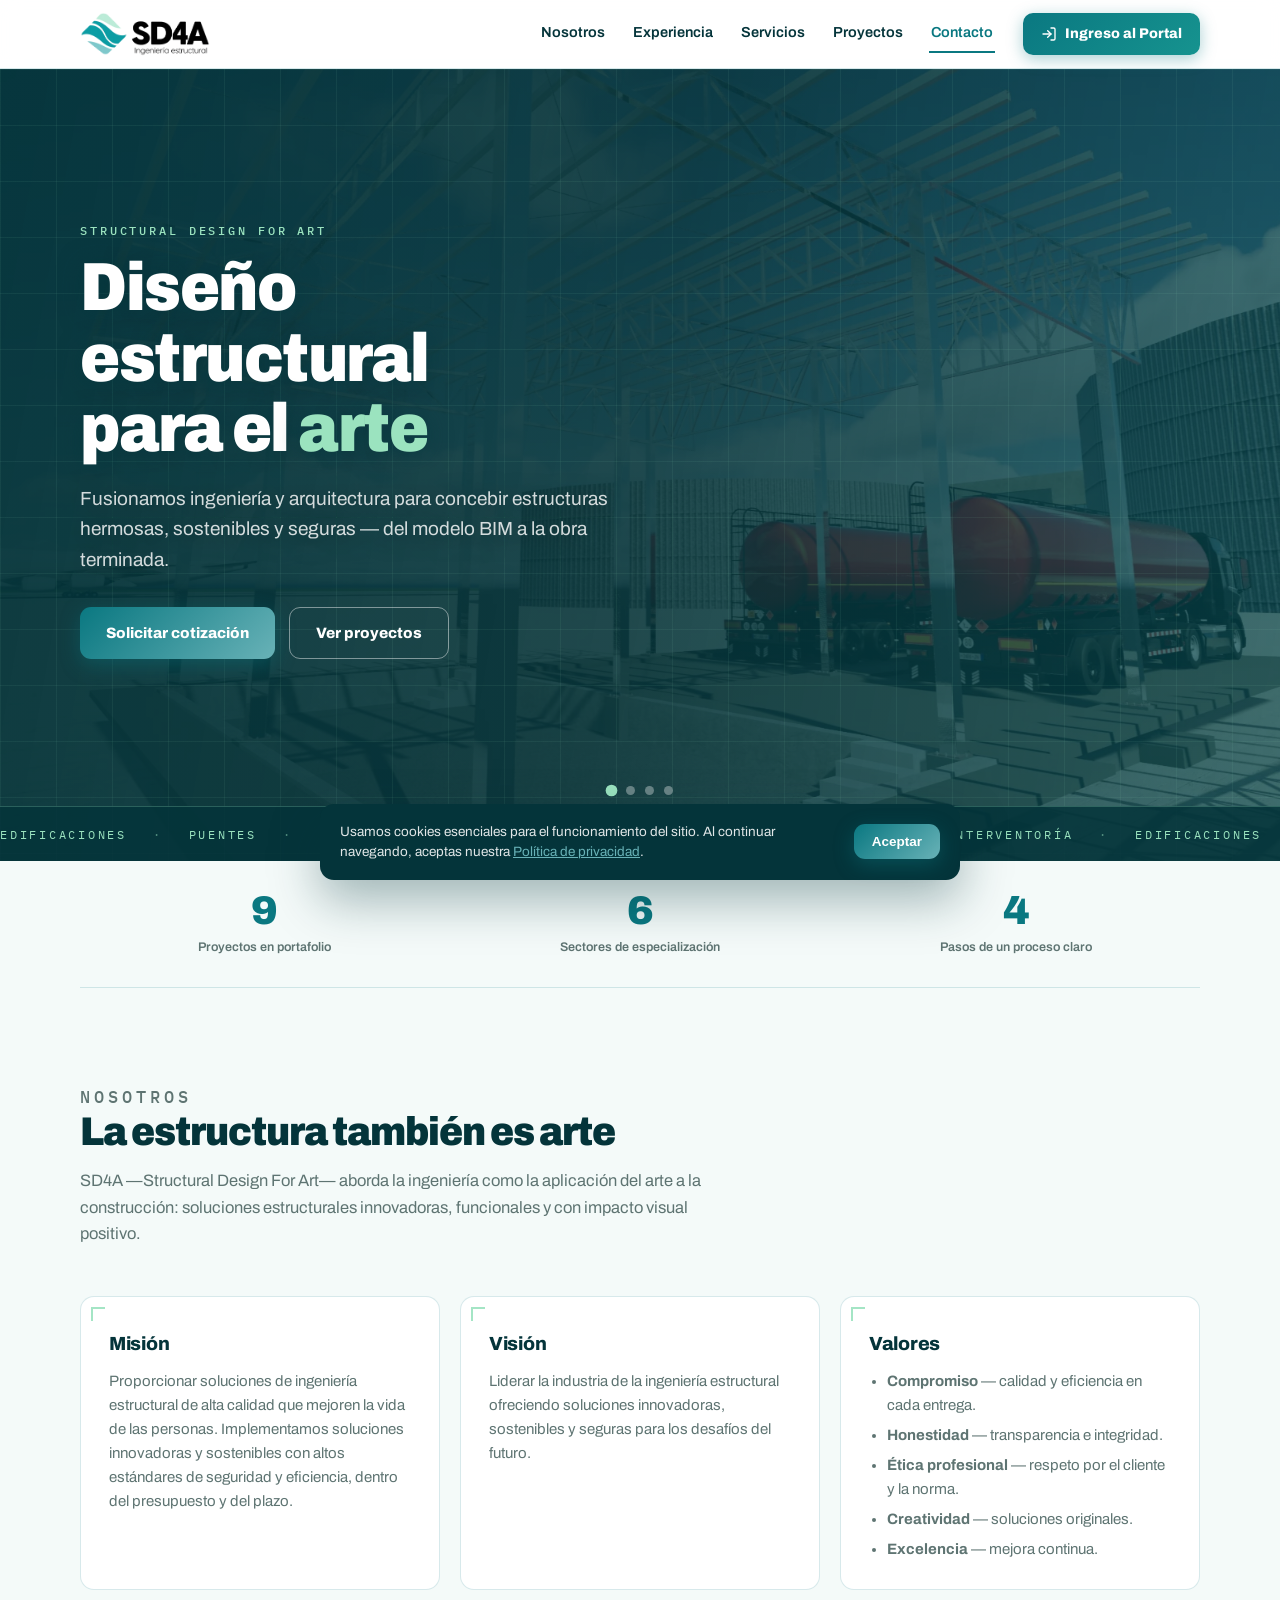
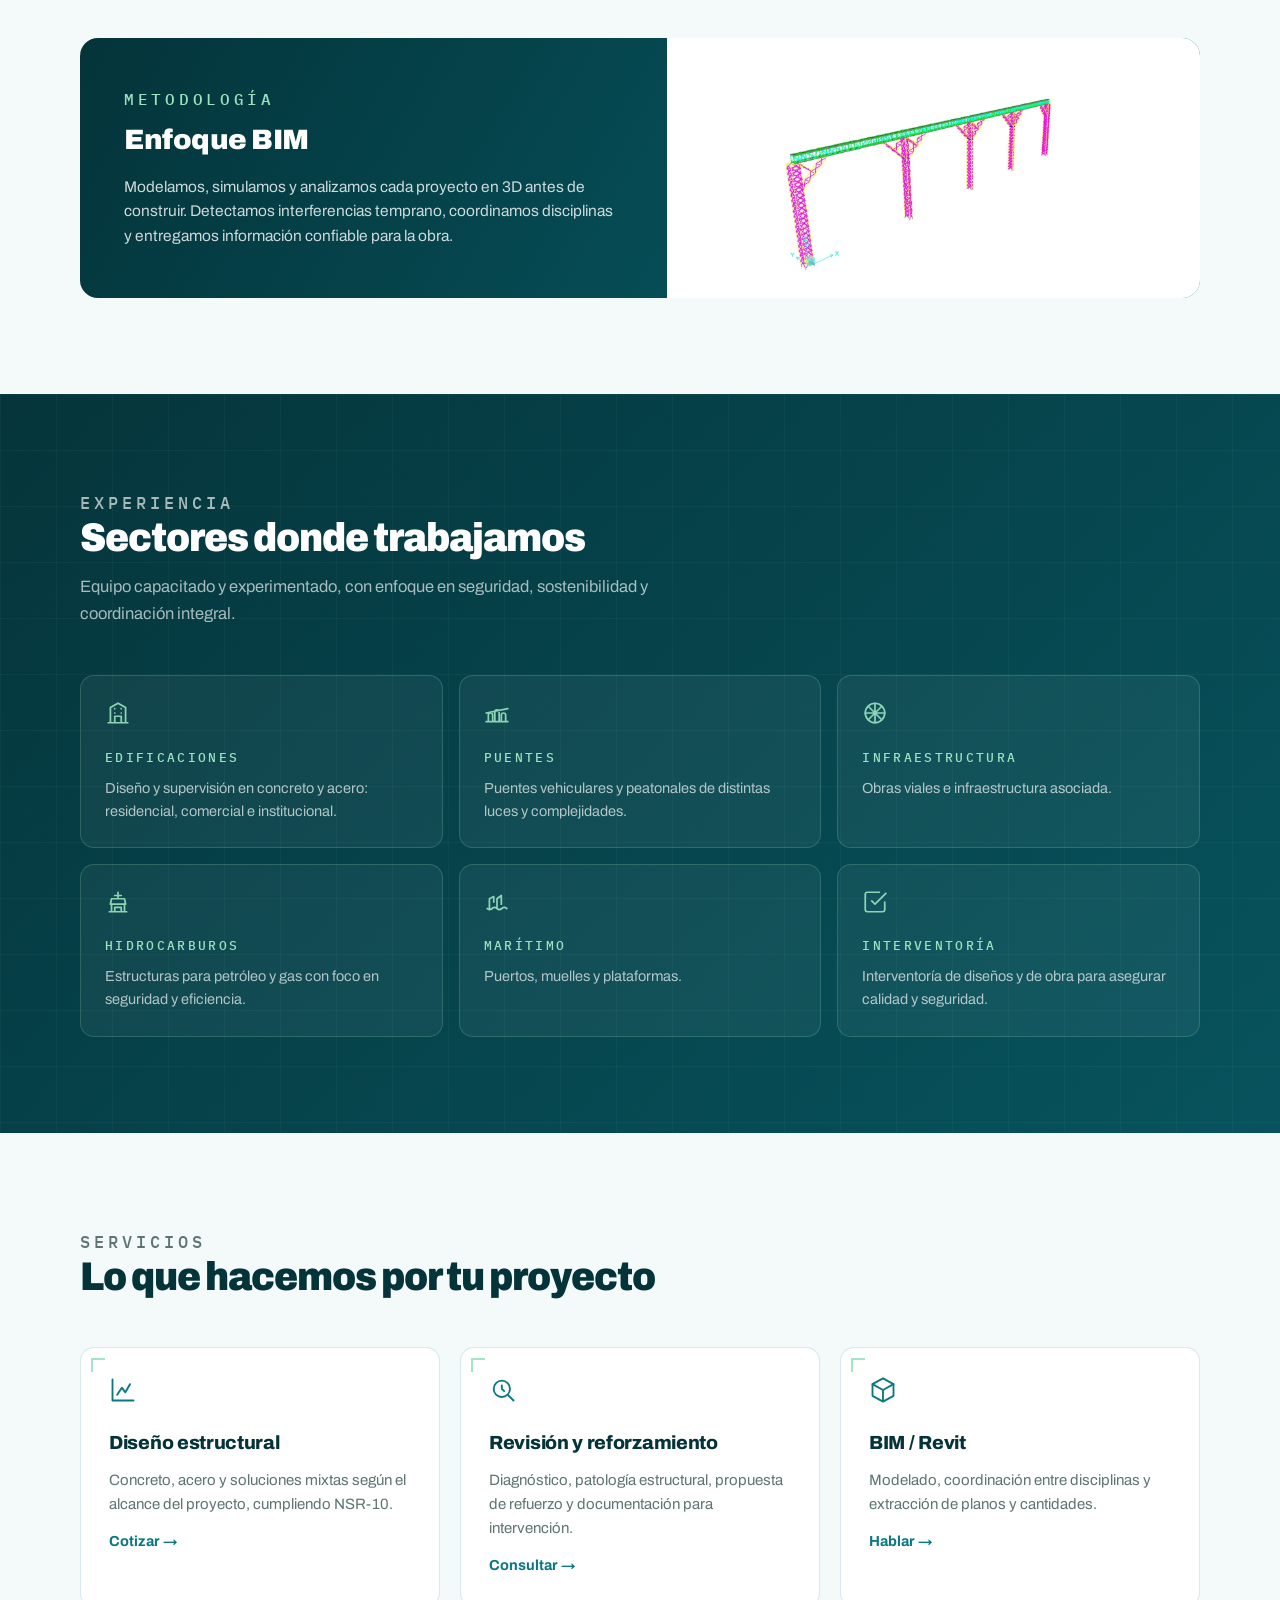
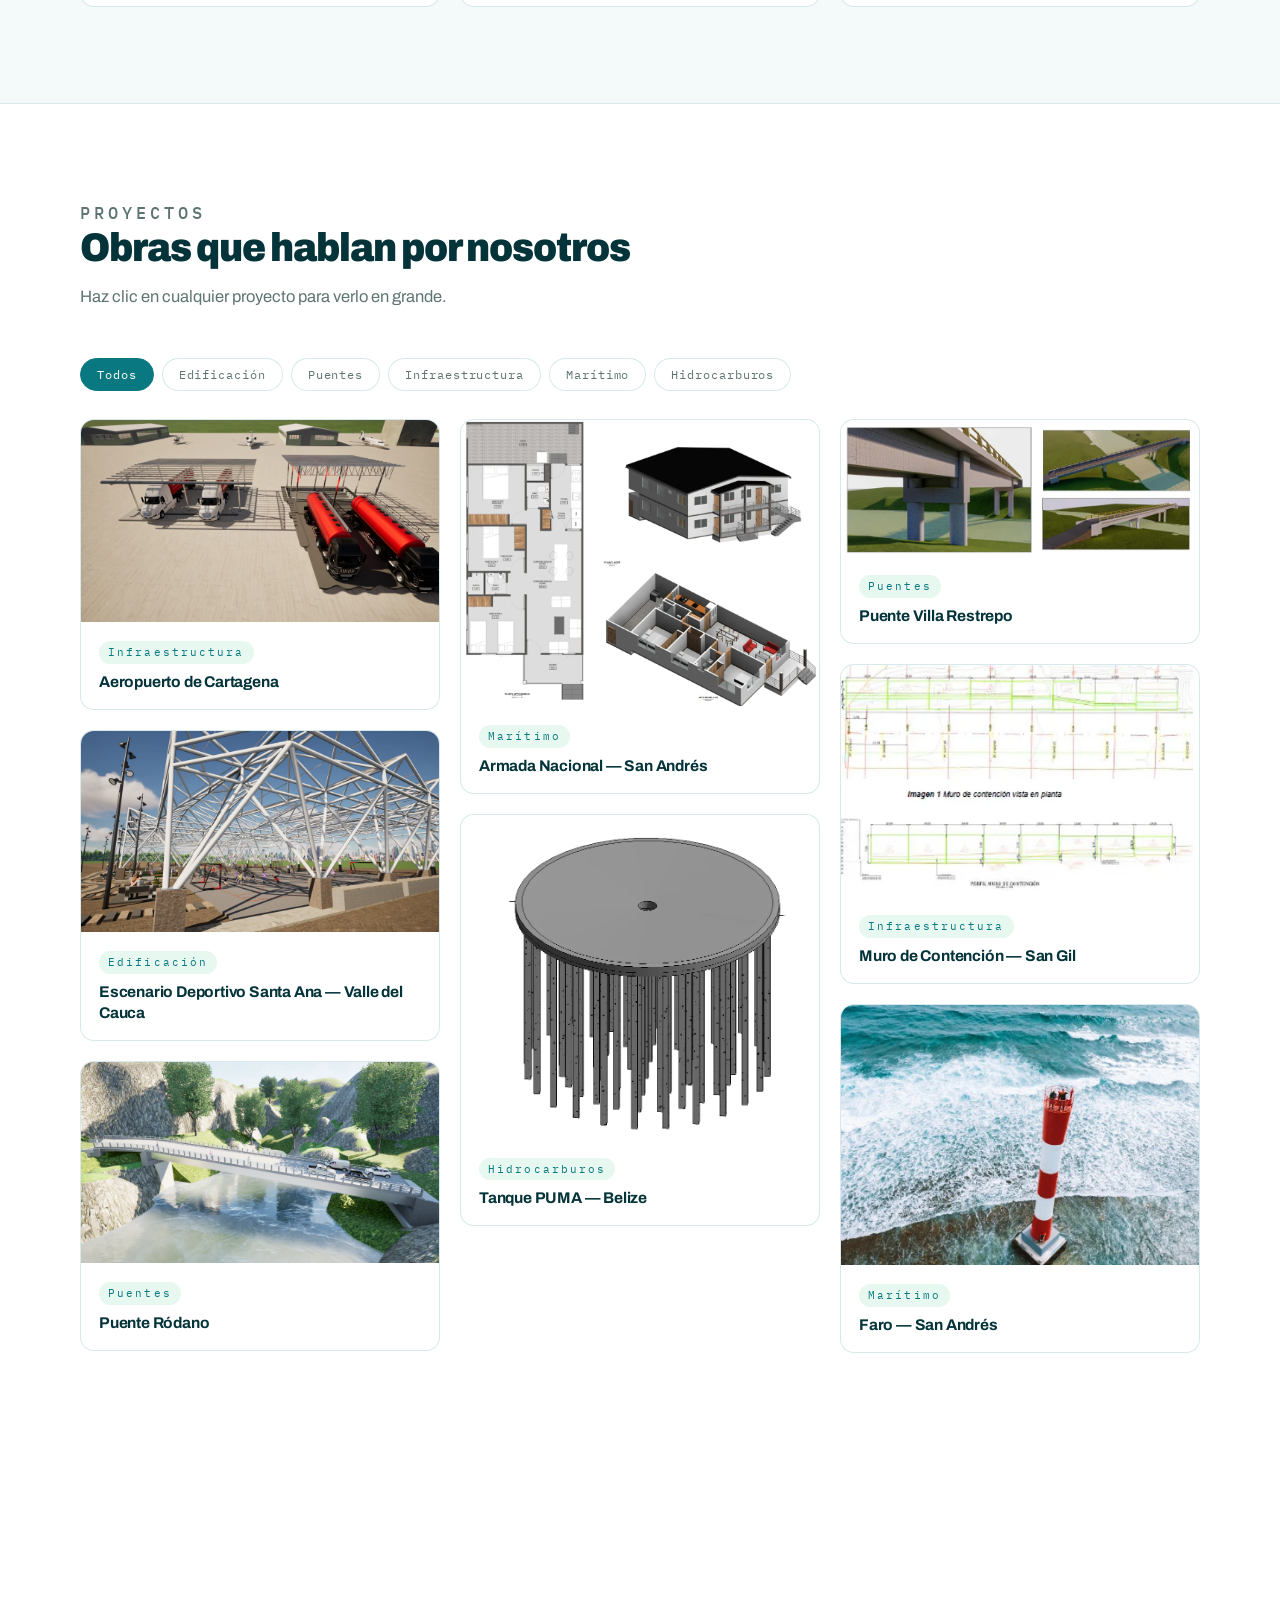
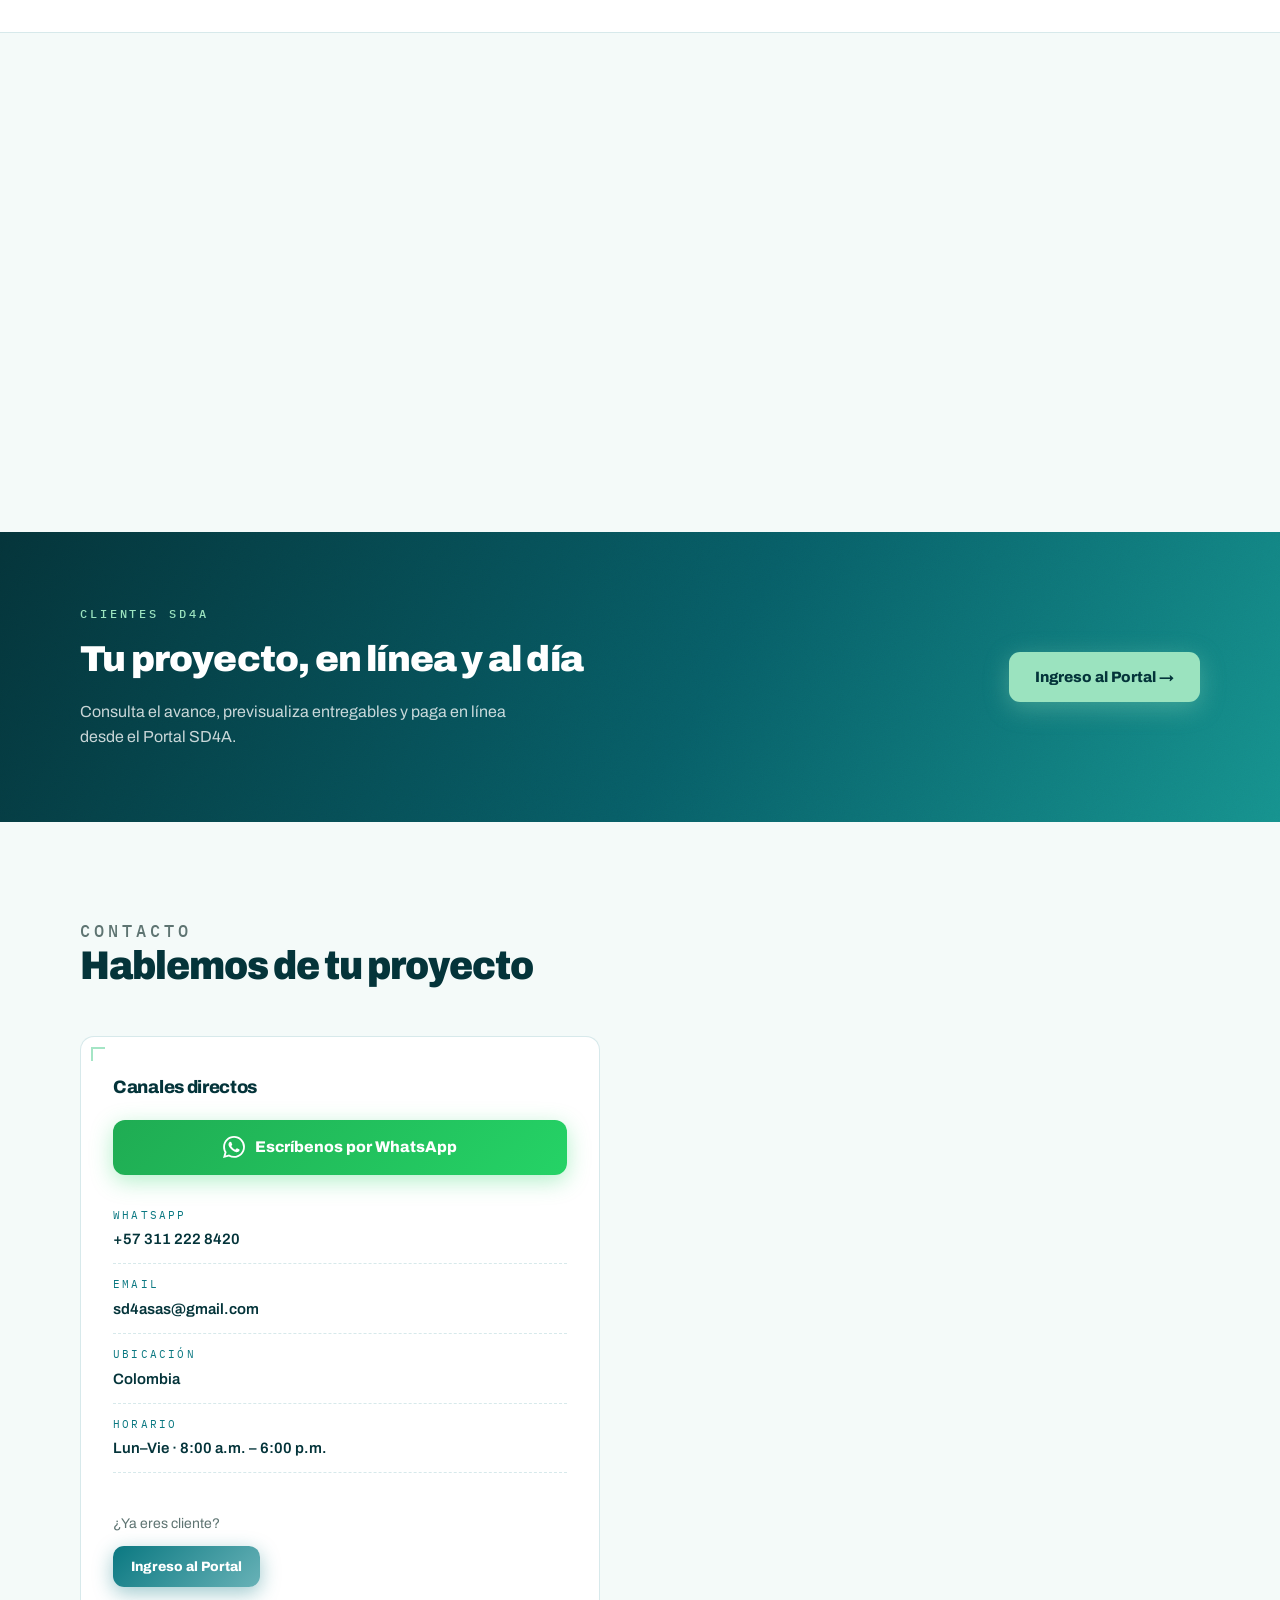
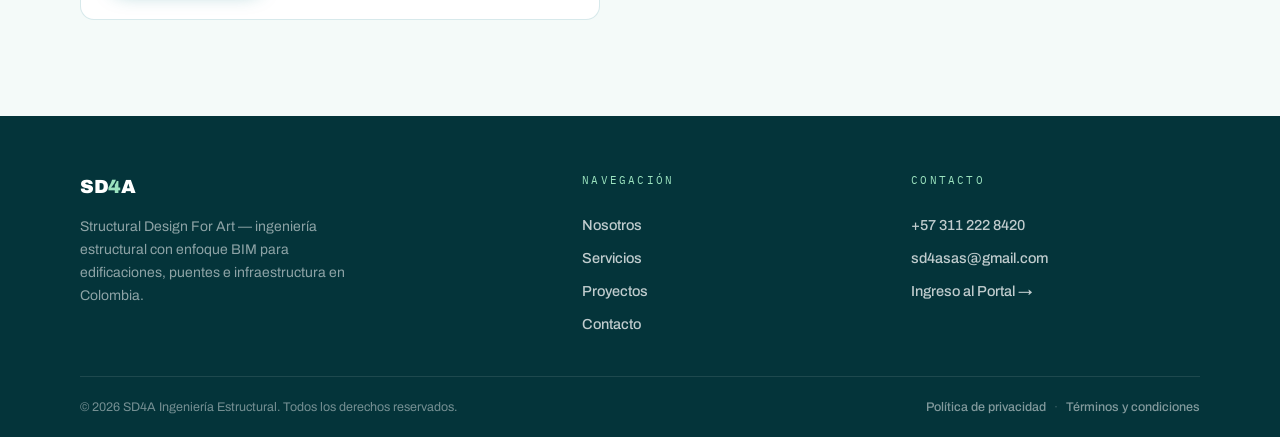
==== commit 554857ea: "add cookie consent banner Simple accept-only banner (localStorage-persisted) informing visitors abou" ====
--- a/index.html
+++ b/index.html
@@ -449,6 +449,15 @@
     <svg viewBox="0 0 24 24" fill="none" stroke="currentColor" stroke-width="2.2" stroke-linecap="round" stroke-linejoin="round" aria-hidden="true"><path d="M12 19V5M5 12l7-7 7 7"/></svg>
   </button>
 
+  <!-- ══════════ AVISO DE COOKIES ══════════ -->
+  <div class="cookie-banner" id="cookieBanner" role="dialog" aria-live="polite" aria-label="Aviso de cookies" hidden>
+    <p>
+      Usamos cookies esenciales para el funcionamiento del sitio. Al continuar navegando, aceptas nuestra
+      <a href="./privacidad.html">Política de privacidad</a>.
+    </p>
+    <button class="btn btn-solid btn-small" id="cookieAccept">Aceptar</button>
+  </div>
+
   <script src="./js/main.js"></script>
 </body>
 </html>
--- a/css/style.css
+++ b/css/style.css
@@ -699,6 +699,20 @@
 .back-to-top.visible { opacity: 1; transform: none; pointer-events: auto; }
 .back-to-top:hover { box-shadow: 0 12px 32px rgba(10, 120, 129, 0.45); transform: translateY(-2px); }
 .back-to-top svg { width: 20px; height: 20px; }
+
+/* ═══════════ AVISO DE COOKIES ═══════════ */
+.cookie-banner {
+  position: fixed; left: 20px; right: 20px; bottom: 20px; z-index: 60;
+  max-width: 640px; margin: 0 auto;
+  background: var(--ink, #04343A); color: var(--white, #fff);
+  border-radius: 14px; padding: 18px 20px;
+  display: flex; align-items: center; gap: 16px; flex-wrap: wrap;
+  box-shadow: 0 20px 50px rgba(4, 52, 58, 0.35);
+}
+.cookie-banner p { margin: 0; flex: 1 1 260px; font-size: 13.5px; line-height: 1.5; color: rgba(255, 255, 255, 0.88); }
+.cookie-banner a { color: var(--cyan, #9BE3BF); text-decoration: underline; }
+.cookie-banner .btn-small { flex: 0 0 auto; }
+.cookie-banner[hidden] { display: none; }
 
 /* ═══════════ RESPONSIVE ═══════════ */
 @media (max-width: 960px) {
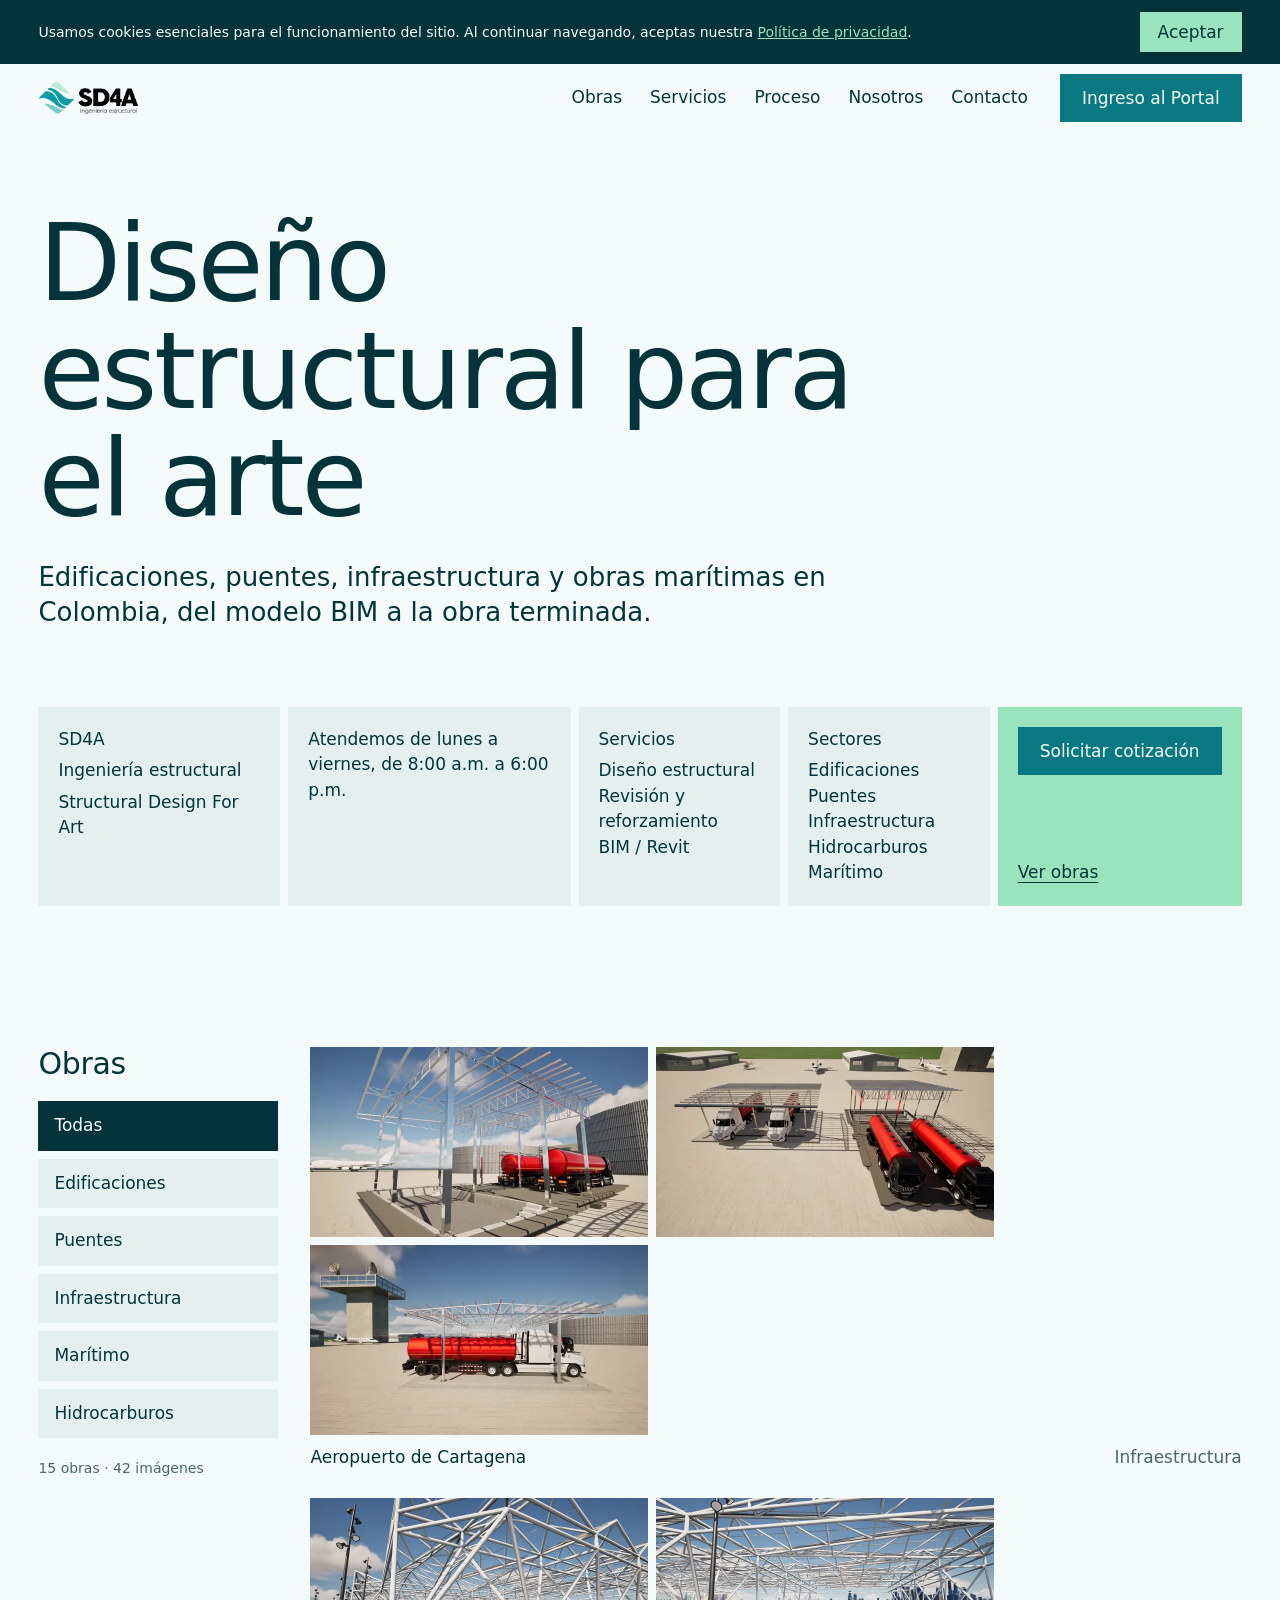
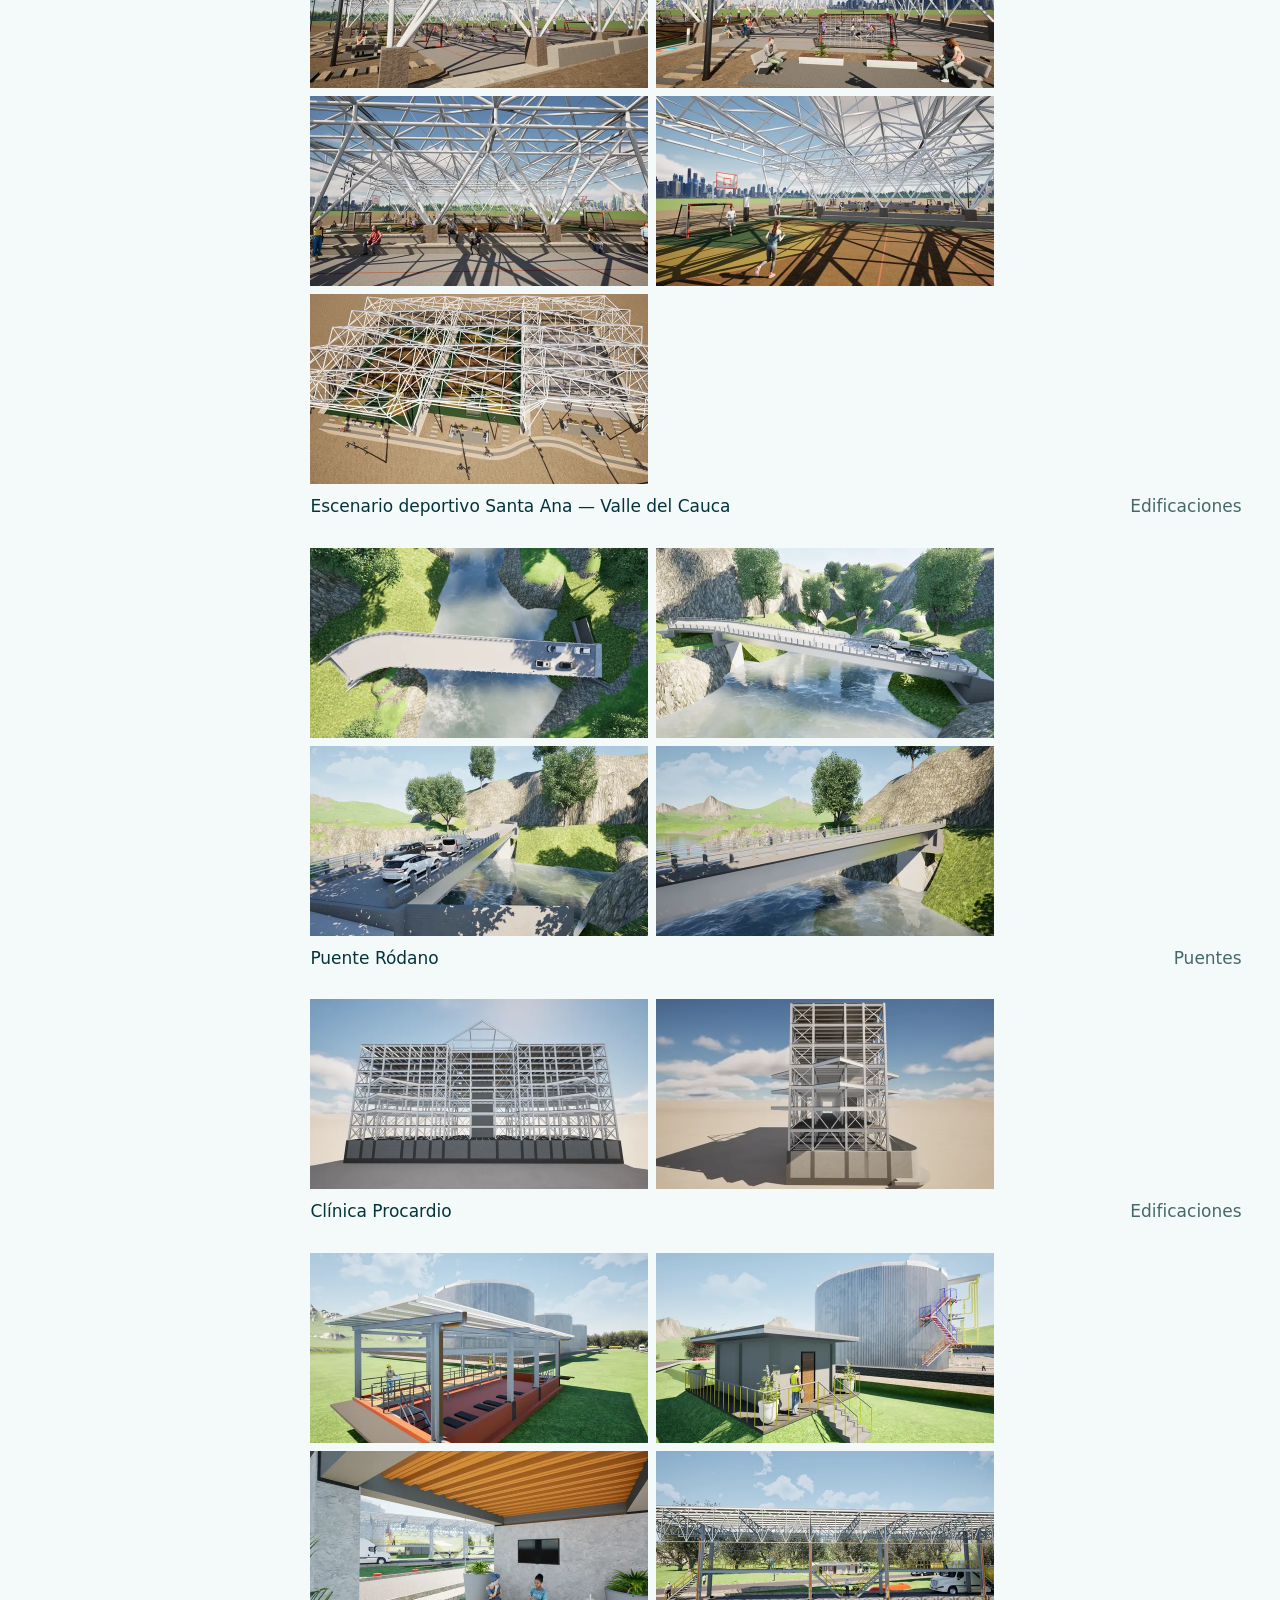
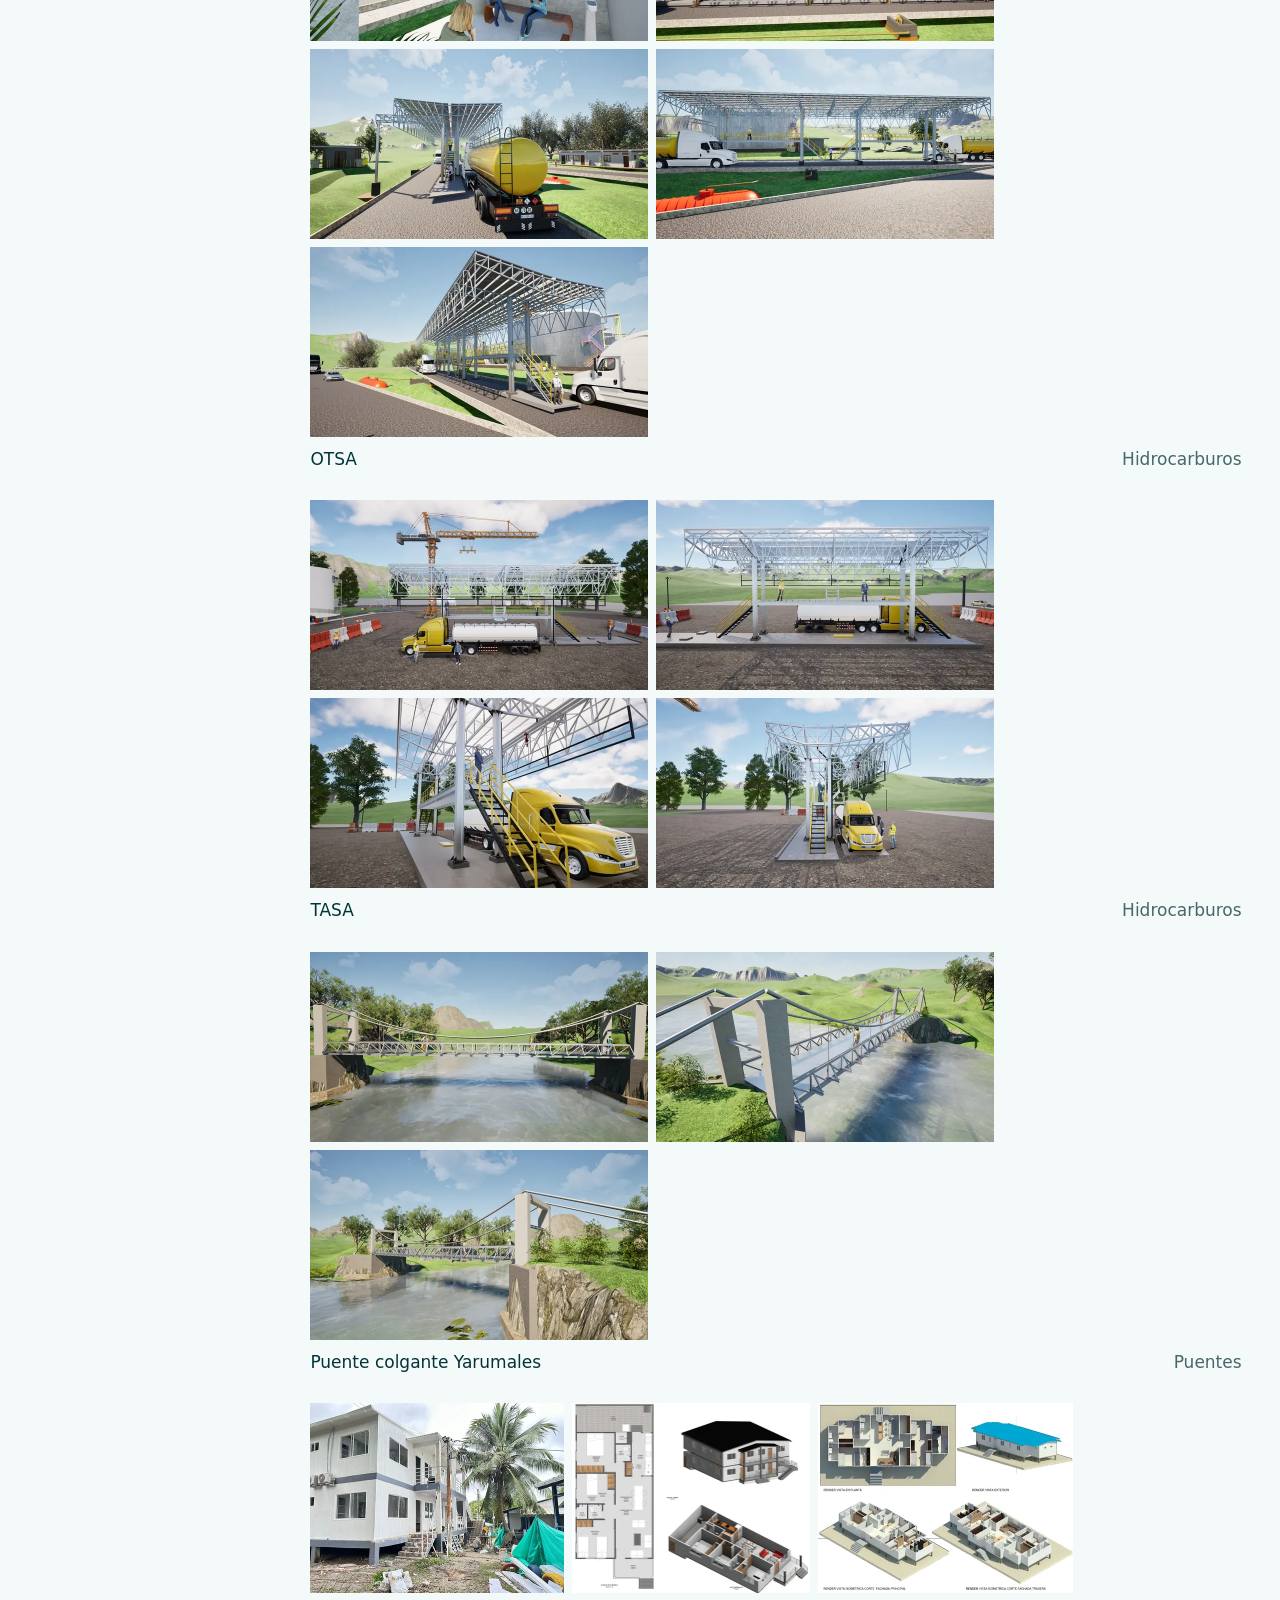
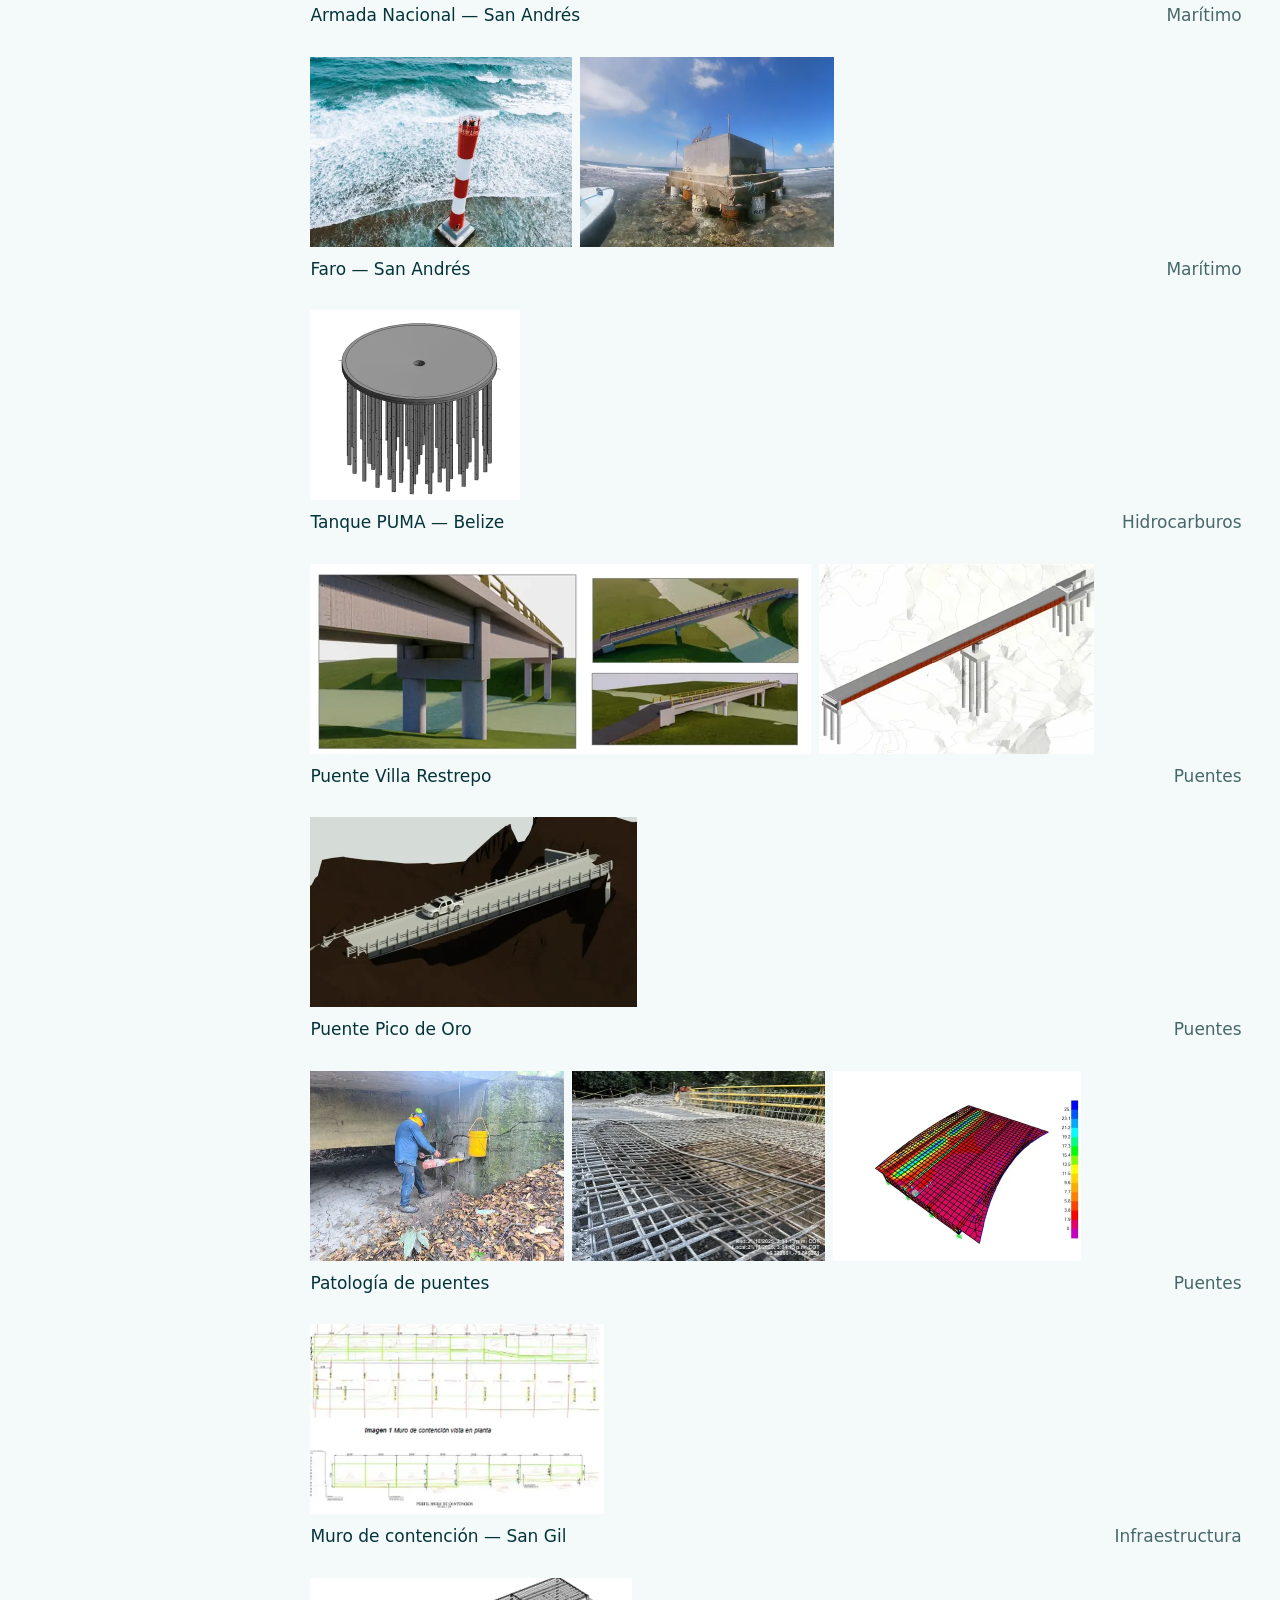
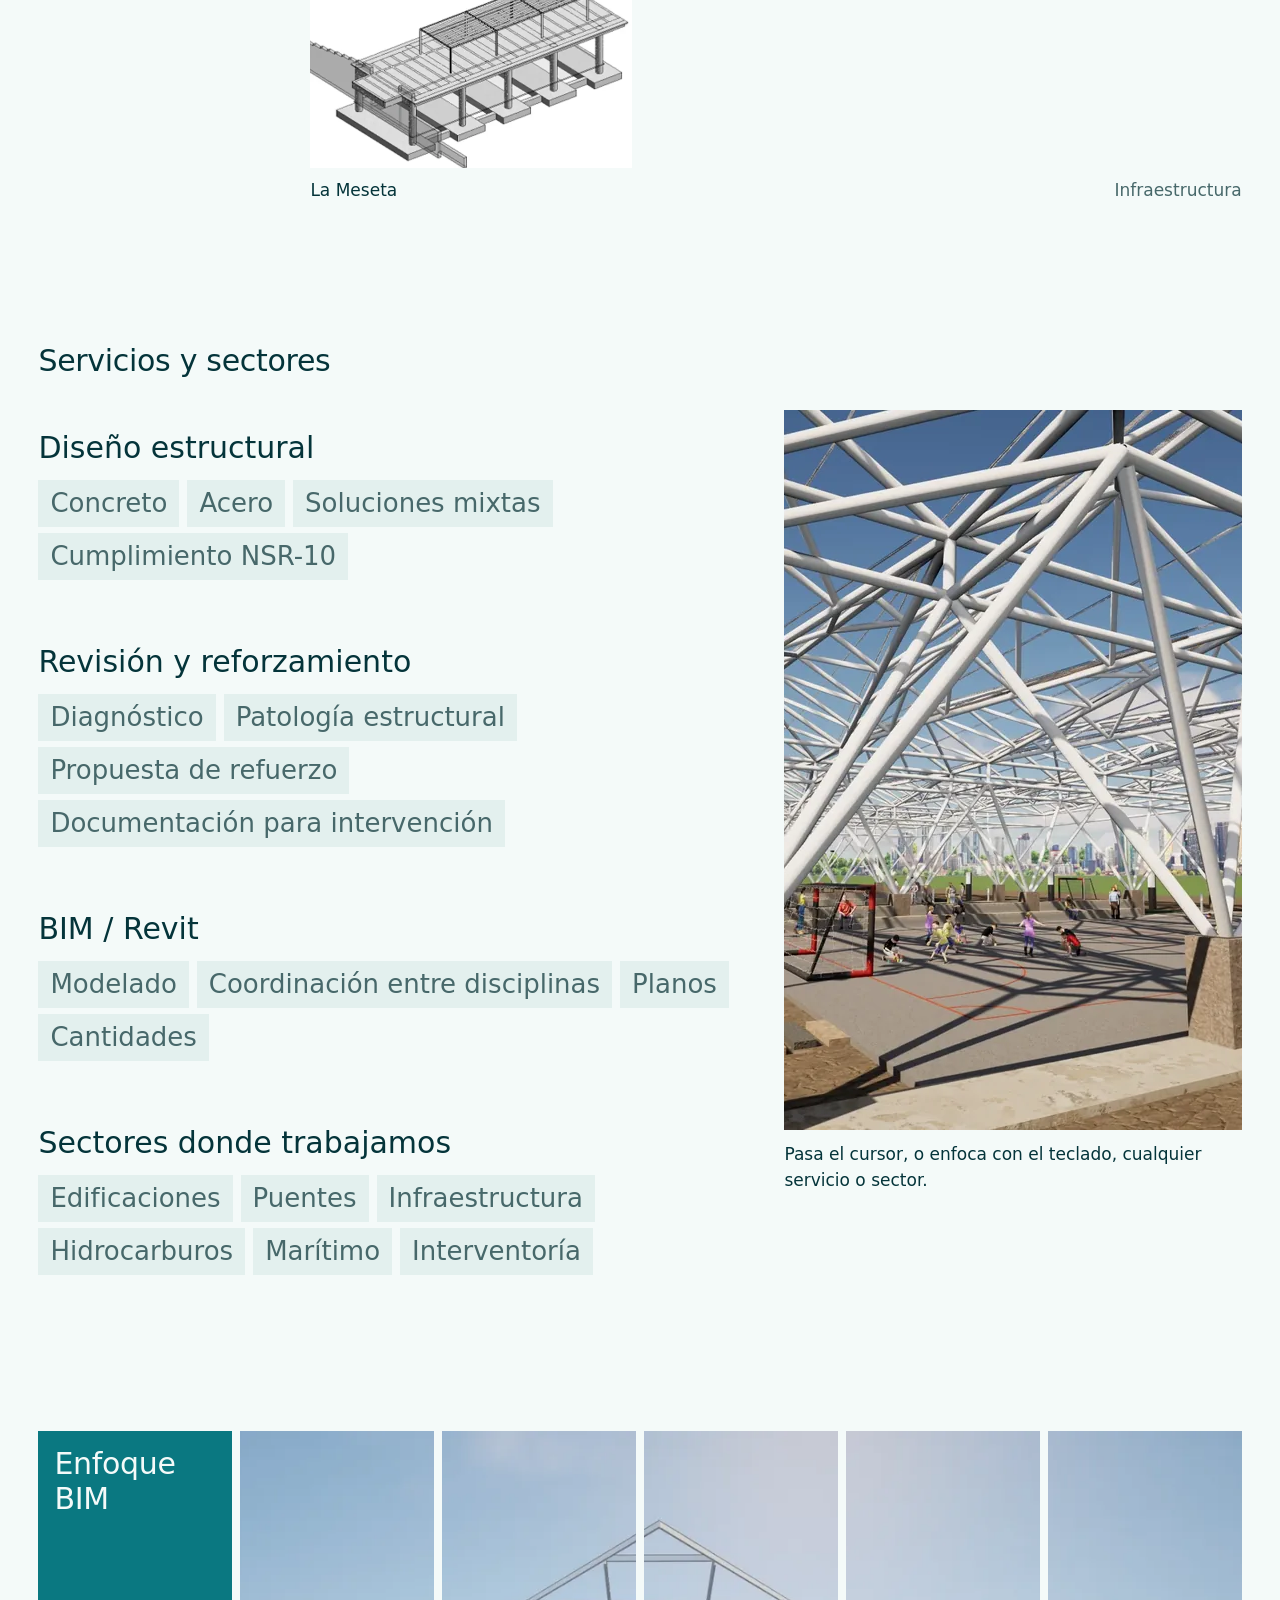
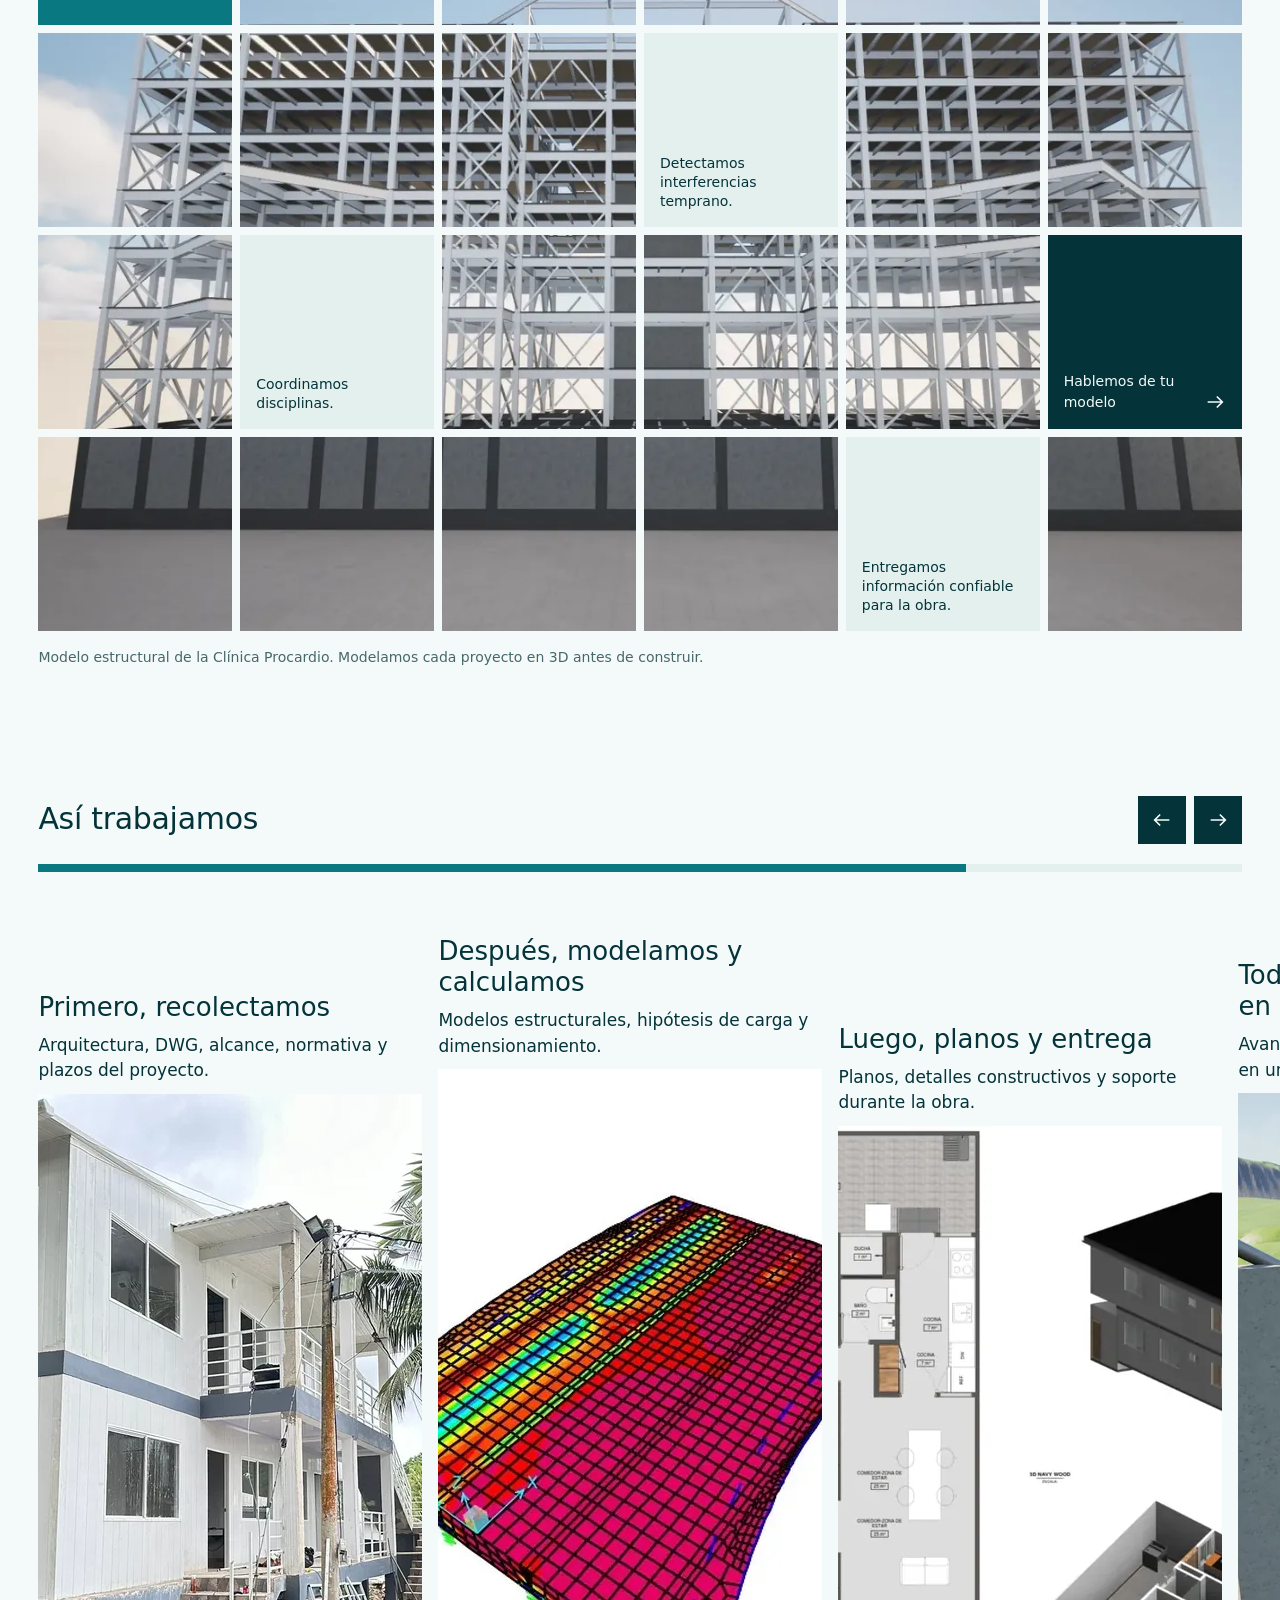
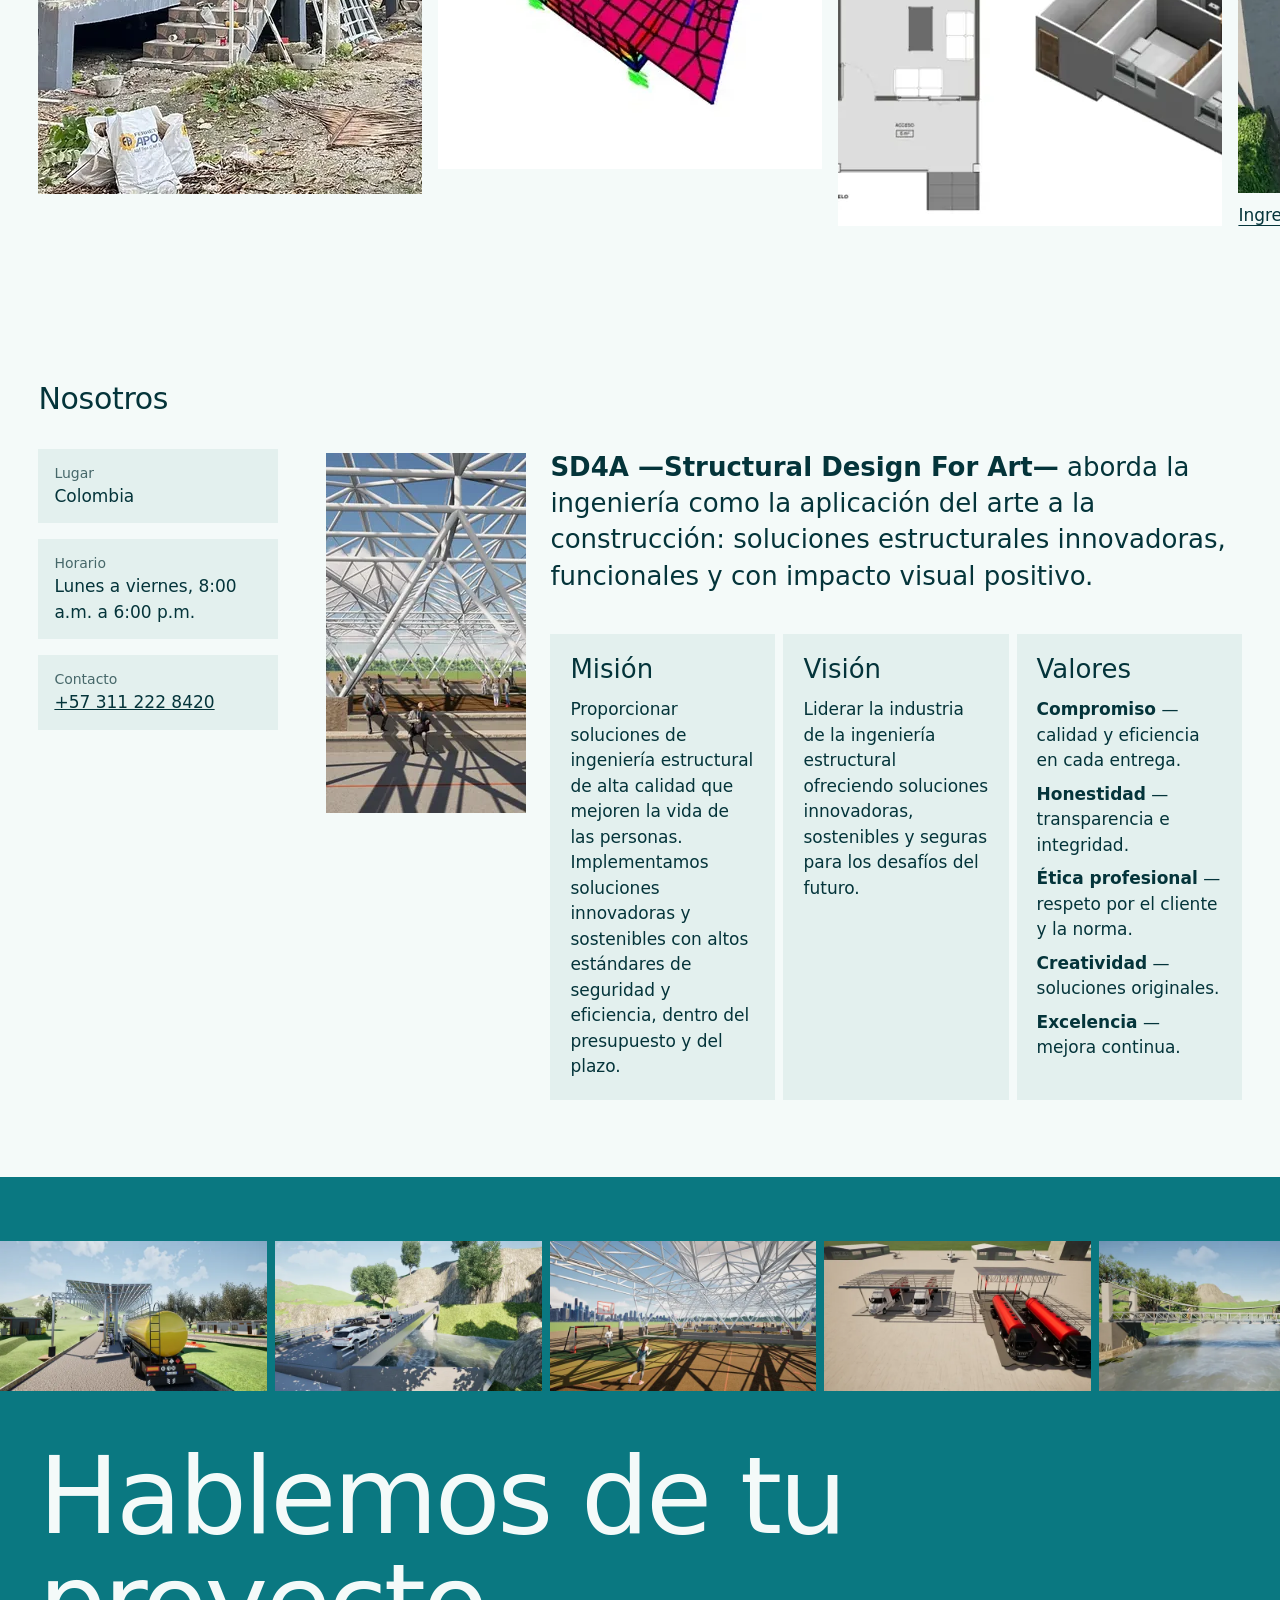
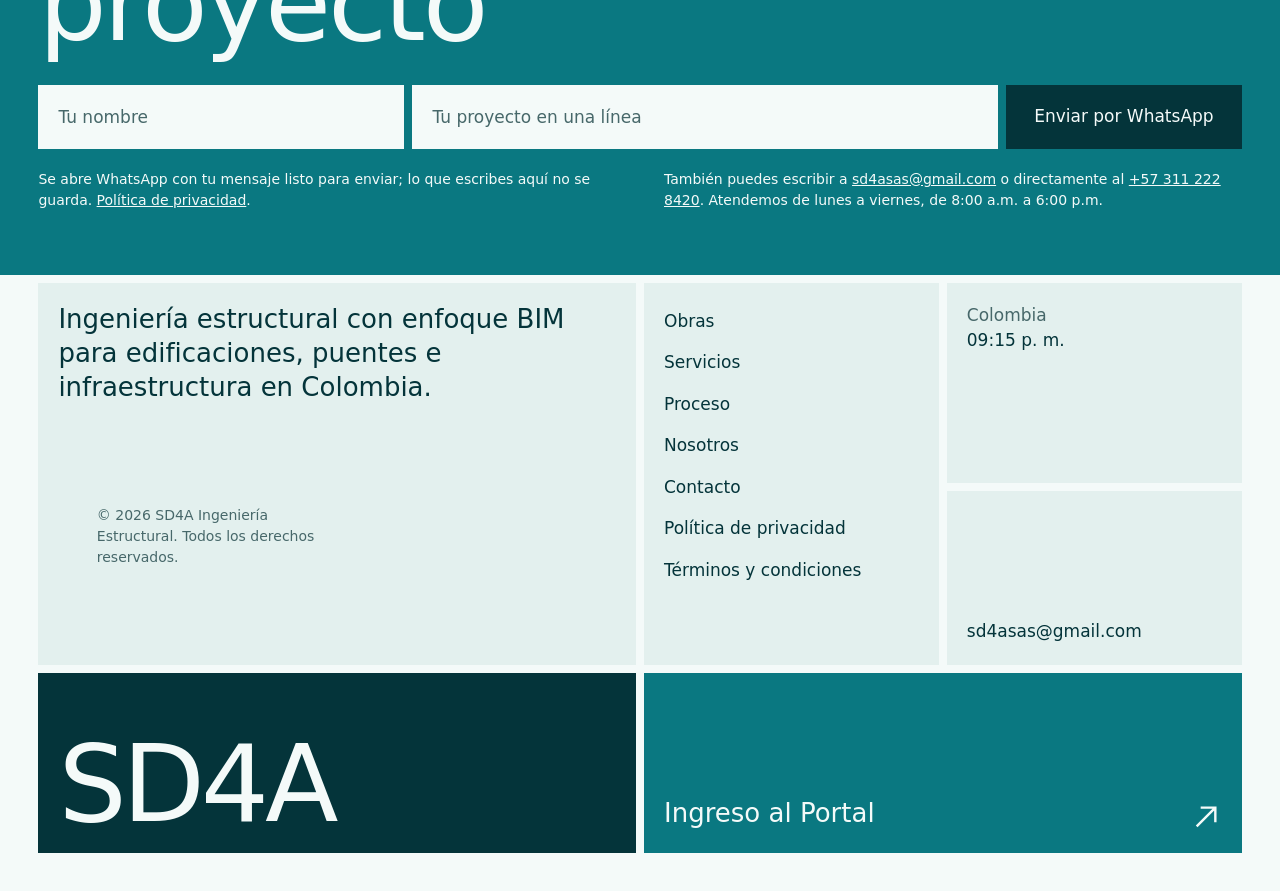
==== commit c5fef80f: "feat: rediseno completo del sitio (hoja de contactos, colores planos de marca) Co-Authored-By: Claud" ====
--- a/index.html
+++ b/index.html
@@ -6,16 +6,15 @@
   <title>SD4A — Ingeniería Estructural | Structural Design For Art</title>
   <meta name="description" content="SD4A: diseño estructural para el arte de construir. Edificaciones, puentes, infraestructura, estructuras marítimas y BIM en Colombia." />
 
-  <link rel="preconnect" href="https://fonts.googleapis.com" />
-  <link rel="preconnect" href="https://fonts.gstatic.com" crossorigin />
-  <link href="https://fonts.googleapis.com/css2?family=Archivo:wdth,wght@62..125,300..900&family=IBM+Plex+Mono:wght@400;500&display=swap" rel="stylesheet" />
+  <link rel="preconnect" href="https://api.fontshare.com" />
+  <link rel="preconnect" href="https://cdn.fontshare.com" crossorigin />
+  <link href="https://api.fontshare.com/v2/css?f[]=clash-grotesk@400,500&display=swap" rel="stylesheet" />
 
   <link rel="icon" type="image/png" sizes="32x32" href="./img/favicon-32.png" />
   <link rel="icon" type="image/png" sizes="16x16" href="./img/favicon-16.png" />
   <link rel="apple-touch-icon" sizes="180x180" href="./img/favicon-180.png" />
   <meta name="theme-color" content="#04343A" />
 
-  <!-- Open Graph / redes sociales -->
   <meta property="og:type" content="website" />
   <meta property="og:site_name" content="SD4A Ingeniería Estructural" />
   <meta property="og:title" content="SD4A — Ingeniería Estructural | Structural Design For Art" />
@@ -31,116 +30,306 @@
   <meta name="twitter:image" content="https://sd4a-web.vercel.app/img/og-image.jpg" />
 
   <link rel="stylesheet" href="./css/style.css" />
+  <script>document.documentElement.className += " js";</script>
 </head>
 
 <body>
-  <!-- ══════════ TOPBAR ══════════ -->
-  <header class="topbar" id="topbar">
-    <div class="scroll-ruler" id="scrollRuler" aria-hidden="true"></div>
-    <div class="container topbar-inner">
-      <a class="brand" href="#inicio" aria-label="SD4A — inicio">
-        <img class="brand-logo" src="./img/logo-sd4a.png" alt="SD4A Ingeniería Estructural" />
-      </a>
-
-      <nav class="nav" id="nav" aria-label="Navegación principal">
-        <a href="#nosotros">Nosotros</a>
-        <a href="#experiencia">Experiencia</a>
-        <a href="#servicios">Servicios</a>
-        <a href="#proyectos">Proyectos</a>
-        <a href="#contacto">Contacto</a>
-      </nav>
-
-      <a class="btn-portal" href="https://pagos-sd-4-a.vercel.app/login">
-        <svg viewBox="0 0 24 24" fill="none" stroke="currentColor" stroke-width="2" stroke-linecap="round" stroke-linejoin="round" aria-hidden="true"><path d="M15 3h4a2 2 0 0 1 2 2v14a2 2 0 0 1-2 2h-4"/><polyline points="10 17 15 12 10 7"/><line x1="15" y1="12" x2="3" y2="12"/></svg>
-        Ingreso al Portal
-      </a>
-
-      <button class="nav-toggle" id="navToggle" aria-label="Abrir menú" aria-expanded="false">
-        <span></span><span></span><span></span>
-      </button>
-    </div>
+  <div class="cookiebar" id="cookieBanner" role="region" aria-label="Aviso de cookies" hidden>
+    <p>Usamos cookies esenciales para el funcionamiento del sitio. Al continuar navegando, aceptas nuestra <a href="./privacidad.html">Política de privacidad</a>.</p>
+    <button class="btn" id="cookieAccept" type="button">Aceptar</button>
+  </div>
+
+  <header class="bar" id="top">
+    <a class="brand" href="#inicio" aria-label="SD4A — inicio">
+      <img src="./img/logo-sd4a.png" width="100" height="34" alt="SD4A Ingeniería estructural" />
+    </a>
+    <nav class="nav" id="nav" aria-label="Navegación principal">
+      <a href="#obras">Obras</a>
+      <a href="#servicios">Servicios</a>
+      <a href="#proceso">Proceso</a>
+      <a href="#nosotros">Nosotros</a>
+      <a href="#contacto">Contacto</a>
+    </nav>
+    <a class="btn" href="https://pagos-sd-4-a.vercel.app/login">Ingreso al Portal</a>
+    <button class="menu" id="navToggle" type="button" aria-label="Abrir menú" aria-expanded="false" aria-controls="nav"><span></span><span></span></button>
   </header>
 
   <main>
-    <!-- ══════════ HERO ══════════ -->
+    <!-- ══════════ INICIO ══════════ -->
     <section id="inicio" class="hero">
-      <div class="hero-slides" aria-hidden="true">
-        <img src="./img/aeropuerto cartagena 1.webp" class="slide active" alt="" />
-        <img src="./img/POLIDEPORTIVO3.webp" class="slide" alt="" />
-        <img src="./img/puente rodano 1.webp" class="slide" alt="" />
-        <img src="./img/ARMADA DE SAN ANDRES.webp" class="slide" alt="" />
-      </div>
-      <div class="hero-veil" aria-hidden="true"></div>
-      <div class="hero-grid-lines" aria-hidden="true"></div>
-
-      <div class="container hero-inner">
-        <p class="eyebrow light reveal">Structural Design For Art</p>
-        <h1 class="reveal">Diseño estructural<br />para el <span class="accent">arte</span></h1>
-        <p class="hero-sub reveal">
-          Fusionamos ingeniería y arquitectura para concebir estructuras hermosas,
-          sostenibles y seguras — del modelo BIM a la obra terminada.
-        </p>
-        <div class="hero-actions reveal">
-          <a class="btn btn-solid" href="#contacto">Solicitar cotización</a>
-          <a class="btn btn-ghost" href="#proyectos">Ver proyectos</a>
-        </div>
-      </div>
-
-      <div class="hero-dots" id="heroDots" aria-hidden="true"></div>
-
-      <div class="hero-strip" aria-hidden="true">
-        <div class="strip-track">
-          <span>EDIFICACIONES</span><i>·</i><span>PUENTES</span><i>·</i><span>INFRAESTRUCTURA</span><i>·</i><span>MARÍTIMO</span><i>·</i><span>HIDROCARBUROS</span><i>·</i><span>BIM</span><i>·</i><span>INTERVENTORÍA</span><i>·</i><span>EDIFICACIONES</span><i>·</i><span>PUENTES</span><i>·</i><span>INFRAESTRUCTURA</span><i>·</i><span>MARÍTIMO</span><i>·</i><span>HIDROCARBUROS</span><i>·</i><span>BIM</span><i>·</i><span>INTERVENTORÍA</span><i>·</i>
-        </div>
-      </div>
-    </section>
-
-    <!-- ══════════ CIFRAS ══════════ -->
-    <div class="stats-strip container">
-      <div class="stat">
-        <span class="stat-num" data-count-source="#projectGrid .project">0</span>
-        <span class="stat-label">Proyectos en portafolio</span>
-      </div>
-      <div class="stat">
-        <span class="stat-num" data-count-source="#experiencia .sector">0</span>
-        <span class="stat-label">Sectores de especialización</span>
-      </div>
-      <div class="stat">
-        <span class="stat-num" data-count-source=".steps .step">0</span>
-        <span class="stat-label">Pasos de un proceso claro</span>
-      </div>
-    </div>
+      <h1>Diseño estructural para el arte</h1>
+      <p class="lead">Edificaciones, puentes, infraestructura y obras marítimas en Colombia, del modelo BIM a la obra terminada.</p>
+
+      <div class="band">
+        <div class="col col-name">
+          <p class="strong">SD4A</p>
+          <p>Ingeniería estructural</p>
+          <p>Structural Design For Art</p>
+        </div>
+        <div class="col col-hours">
+          <p>Atendemos de lunes a viernes, de 8:00 a.m. a 6:00 p.m.</p>
+        </div>
+        <div class="col col-list">
+          <p class="strong">Servicios</p>
+          <ul>
+            <li>Diseño estructural</li>
+            <li>Revisión y reforzamiento</li>
+            <li>BIM / Revit</li>
+          </ul>
+        </div>
+        <div class="col col-list">
+          <p class="strong">Sectores</p>
+          <ul>
+            <li>Edificaciones</li>
+            <li>Puentes</li>
+            <li>Infraestructura</li>
+            <li>Hidrocarburos</li>
+            <li>Marítimo</li>
+          </ul>
+        </div>
+        <div class="col col-actions">
+          <a class="btn" href="https://wa.me/573112228420?text=Hola%20SD4A%2C%20quiero%20cotizar%20un%20proyecto" target="_blank" rel="noopener noreferrer">Solicitar cotización</a>
+          <a class="textlink" href="#obras">Ver obras</a>
+        </div>
+      </div>
+    </section>
+
+    <!-- ══════════ OBRAS: la hoja de contactos ══════════ -->
+    <section id="obras" class="work">
+      <div class="rail">
+        <h2>Obras</h2>
+        <div class="filters" role="group" aria-label="Filtrar obras por sector" id="filterBar">
+          <button type="button" data-filter="all" aria-pressed="true">Todas</button>
+          <button type="button" data-filter="edificacion" aria-pressed="false">Edificaciones</button>
+          <button type="button" data-filter="puentes" aria-pressed="false">Puentes</button>
+          <button type="button" data-filter="infraestructura" aria-pressed="false">Infraestructura</button>
+          <button type="button" data-filter="maritimo" aria-pressed="false">Marítimo</button>
+          <button type="button" data-filter="hidrocarburos" aria-pressed="false">Hidrocarburos</button>
+        </div>
+        <p class="count" id="workCount" aria-live="polite"></p>
+      </div>
+      <div class="sheet" id="sheet">
+<article class="run reveal" data-cat="infraestructura">
+  <div class="frames"><button class="frame" type="button" data-full="img/aeropuerto cartagena 1.webp" data-title="Aeropuerto de Cartagena"><img src="img/t/aeropuerto-cartagena-1.webp" width="338" height="190" alt="Cubierta metálica sobre carrotanques, Aeropuerto de Cartagena"></button><button class="frame" type="button" data-full="img/aeropuerto cartagena 2.webp" data-title="Aeropuerto de Cartagena"><img src="img/t/aeropuerto-cartagena-2.webp" width="338" height="190" alt="Vista aérea de las cubiertas metálicas, Aeropuerto de Cartagena"></button><button class="frame" type="button" data-full="img/aeropuerto cartagena 3.webp" data-title="Aeropuerto de Cartagena"><img src="img/t/aeropuerto-cartagena-3.webp" width="338" height="190" alt="Cubierta metálica junto a la torre, Aeropuerto de Cartagena"></button></div>
+  <p class="cap"><span>Aeropuerto de Cartagena</span><span>Infraestructura</span></p>
+</article>
+<article class="run reveal" data-cat="edificacion">
+  <div class="frames"><button class="frame" type="button" data-full="img/POLIDEPORTIVO 1.webp" data-title="Escenario deportivo Santa Ana — Valle del Cauca"><img src="img/t/polideportivo-1.webp" width="338" height="190" alt="Cubierta de estructura espacial del escenario deportivo Santa Ana"></button><button class="frame" type="button" data-full="img/POLIDEPORTIVO 2.webp" data-title="Escenario deportivo Santa Ana — Valle del Cauca"><img src="img/t/polideportivo-2.webp" width="338" height="190" alt="Estructura espacial sobre la cancha, escenario deportivo Santa Ana"></button><button class="frame" type="button" data-full="img/POLIDEPORTIVO3.webp" data-title="Escenario deportivo Santa Ana — Valle del Cauca"><img src="img/t/polideportivo3.webp" width="338" height="190" alt="Interior de la cubierta, escenario deportivo Santa Ana"></button><button class="frame" type="button" data-full="img/POLIDEPORTIVO 4.webp" data-title="Escenario deportivo Santa Ana — Valle del Cauca"><img src="img/t/polideportivo-4.webp" width="338" height="190" alt="Cubierta de acero con la ciudad al fondo, escenario deportivo Santa Ana" loading="lazy"></button><button class="frame" type="button" data-full="img/POLIDEPORTIVO 5.webp" data-title="Escenario deportivo Santa Ana — Valle del Cauca"><img src="img/t/polideportivo-5.webp" width="338" height="190" alt="Vista superior de la cubierta, escenario deportivo Santa Ana" loading="lazy"></button></div>
+  <p class="cap"><span>Escenario deportivo Santa Ana — Valle del Cauca</span><span>Edificaciones</span></p>
+</article>
+<article class="run reveal" data-cat="puentes">
+  <div class="frames"><button class="frame" type="button" data-full="img/puente rodano 1.webp" data-title="Puente Ródano"><img src="img/t/puente-rodano-1.webp" width="338" height="190" alt="Puente Ródano visto desde arriba sobre el río" loading="lazy"></button><button class="frame" type="button" data-full="img/puente rodano 2.webp" data-title="Puente Ródano"><img src="img/t/puente-rodano-2.webp" width="338" height="190" alt="Puente Ródano entre dos laderas" loading="lazy"></button><button class="frame" type="button" data-full="img/puente rodano 3.webp" data-title="Puente Ródano"><img src="img/t/puente-rodano-3.webp" width="338" height="190" alt="Tablero del Puente Ródano con vehículos" loading="lazy"></button><button class="frame" type="button" data-full="img/puente rodano4.webp" data-title="Puente Ródano"><img src="img/t/puente-rodano4.webp" width="338" height="190" alt="Puente Ródano visto de lado" loading="lazy"></button></div>
+  <p class="cap"><span>Puente Ródano</span><span>Puentes</span></p>
+</article>
+<article class="run reveal" data-cat="edificacion">
+  <div class="frames"><button class="frame" type="button" data-full="img/clinica procardio 1.webp" data-title="Clínica Procardio"><img src="img/t/clinica-procardio-1.webp" width="338" height="190" alt="Modelo de la estructura metálica de la Clínica Procardio" loading="lazy"></button><button class="frame" type="button" data-full="img/clinica procardio 2.webp" data-title="Clínica Procardio"><img src="img/t/clinica-procardio-2.webp" width="338" height="190" alt="Estructura metálica de la Clínica Procardio, vista lateral" loading="lazy"></button></div>
+  <p class="cap"><span>Clínica Procardio</span><span>Edificaciones</span></p>
+</article>
+<article class="run reveal" data-cat="hidrocarburos">
+  <div class="frames"><button class="frame" type="button" data-full="img/otsa1.webp" data-title="OTSA"><img src="img/t/otsa1.webp" width="338" height="190" alt="Cubierta metálica de una zona de carga junto a tanques, OTSA" loading="lazy"></button><button class="frame" type="button" data-full="img/otsa2.webp" data-title="OTSA"><img src="img/t/otsa2.webp" width="338" height="190" alt="Caseta y tanque de almacenamiento, OTSA" loading="lazy"></button><button class="frame" type="button" data-full="img/otsa3.webp" data-title="OTSA"><img src="img/t/otsa3.webp" width="338" height="190" alt="Zona de espera cubierta, OTSA" loading="lazy"></button><button class="frame" type="button" data-full="img/otsa4.webp" data-title="OTSA"><img src="img/t/otsa4.webp" width="338" height="190" alt="Cubierta metálica a lo largo de la vía, OTSA" loading="lazy"></button><button class="frame" type="button" data-full="img/otsa5.webp" data-title="OTSA"><img src="img/t/otsa5.webp" width="338" height="190" alt="Carrotanque bajo la cubierta metálica, OTSA" loading="lazy"></button><button class="frame" type="button" data-full="img/otsa6.webp" data-title="OTSA"><img src="img/t/otsa6.webp" width="338" height="190" alt="Cubierta metálica con carrotanques, OTSA" loading="lazy"></button><button class="frame" type="button" data-full="img/otsa7.webp" data-title="OTSA"><img src="img/t/otsa7.webp" width="338" height="190" alt="Cubierta metálica y escalera de acceso, OTSA" loading="lazy"></button></div>
+  <p class="cap"><span>OTSA</span><span>Hidrocarburos</span></p>
+</article>
+<article class="run reveal" data-cat="hidrocarburos">
+  <div class="frames"><button class="frame" type="button" data-full="img/tasa frente.webp" data-title="TASA"><img src="img/t/tasa-frente.webp" width="338" height="190" alt="Estación de carga con cubierta metálica y grúa, TASA" loading="lazy"></button><button class="frame" type="button" data-full="img/tasa atras.webp" data-title="TASA"><img src="img/t/tasa-atras.webp" width="338" height="190" alt="Estación de carga vista por detrás, TASA" loading="lazy"></button><button class="frame" type="button" data-full="img/tasa isometria.webp" data-title="TASA"><img src="img/t/tasa-isometria.webp" width="338" height="190" alt="Isometría de la escalera y la cubierta, TASA" loading="lazy"></button><button class="frame" type="button" data-full="img/tasa lateral.webp" data-title="TASA"><img src="img/t/tasa-lateral.webp" width="338" height="190" alt="Vista lateral de la estación de carga, TASA" loading="lazy"></button></div>
+  <p class="cap"><span>TASA</span><span>Hidrocarburos</span></p>
+</article>
+<article class="run reveal" data-cat="puentes">
+  <div class="frames"><button class="frame" type="button" data-full="img/yarumales frente.webp" data-title="Puente colgante Yarumales"><img src="img/t/yarumales-frente.webp" width="338" height="190" alt="Puente colgante Yarumales sobre el río" loading="lazy"></button><button class="frame" type="button" data-full="img/yarumales isometria.webp" data-title="Puente colgante Yarumales"><img src="img/t/yarumales-isometria.webp" width="338" height="190" alt="Isometría del puente colgante Yarumales" loading="lazy"></button><button class="frame" type="button" data-full="img/yarumales isometria (2).webp" data-title="Puente colgante Yarumales"><img src="img/t/yarumales-isometria-2.webp" width="338" height="190" alt="Torre y cables del puente colgante Yarumales" loading="lazy"></button></div>
+  <p class="cap"><span>Puente colgante Yarumales</span><span>Puentes</span></p>
+</article>
+<article class="run reveal" data-cat="maritimo">
+  <div class="frames"><button class="frame" type="button" data-full="img/ARMADA DE SAN ANDRES-1.webp" data-title="Armada Nacional — San Andrés"><img src="img/t/armada-de-san-andres-1.webp" width="254" height="190" alt="Edificación de la Armada Nacional en San Andrés" loading="lazy"></button><button class="frame" type="button" data-full="img/ARMADA DE SAN ANDRES.webp" data-title="Armada Nacional — San Andrés"><img src="img/t/armada-de-san-andres.webp" width="238" height="190" alt="Planos y modelo de la edificación de la Armada en San Andrés" loading="lazy"></button><button class="frame" type="button" data-full="img/ARMADA DE SAN ANDRES ARQUITECTURA PNA.webp" data-title="Armada Nacional — San Andrés"><img src="img/t/armada-de-san-andres-arquitectura-pna.webp" width="254" height="190" alt="Renders de la arquitectura de la Armada en San Andrés" loading="lazy"></button></div>
+  <p class="cap"><span>Armada Nacional — San Andrés</span><span>Marítimo</span></p>
+</article>
+<article class="run reveal" data-cat="maritimo">
+  <div class="frames"><button class="frame" type="button" data-full="img/FARO SAN ANDRES.webp" data-title="Faro — San Andrés"><img src="img/t/faro-san-andres.webp" width="262" height="190" alt="Faro de San Andrés rodeado por el mar" loading="lazy"></button><button class="frame" type="button" data-full="img/FARO-2.webp" data-title="Faro — San Andrés"><img src="img/t/faro-2.webp" width="254" height="190" alt="Cimentación del faro de San Andrés" loading="lazy"></button></div>
+  <p class="cap"><span>Faro — San Andrés</span><span>Marítimo</span></p>
+</article>
+<article class="run reveal" data-cat="hidrocarburos">
+  <div class="frames"><button class="frame" type="button" data-full="img/TANQUE PUMA BELIZE.webp" data-title="Tanque PUMA — Belize"><img src="img/t/tanque-puma-belize.webp" width="210" height="190" alt="Modelo del tanque y su cimentación en pilotes, PUMA Belize" loading="lazy"></button></div>
+  <p class="cap"><span>Tanque PUMA — Belize</span><span>Hidrocarburos</span></p>
+</article>
+<article class="run reveal" data-cat="puentes">
+  <div class="frames"><button class="frame" type="button" data-full="img/PUENTE VILLA RESTREPO.webp" data-title="Puente Villa Restrepo"><img src="img/t/puente-villa-restrepo.webp" width="501" height="190" alt="Vistas del modelo del Puente Villa Restrepo" loading="lazy"></button><button class="frame" type="button" data-full="img/PUENTE VILLA RESTREPO-2.webp" data-title="Puente Villa Restrepo"><img src="img/t/puente-villa-restrepo-2.webp" width="274" height="190" alt="Modelo del Puente Villa Restrepo sobre el terreno" loading="lazy"></button></div>
+  <p class="cap"><span>Puente Villa Restrepo</span><span>Puentes</span></p>
+</article>
+<article class="run reveal" data-cat="puentes">
+  <div class="frames"><button class="frame" type="button" data-full="img/PUENTE PICO DE ORO 2.webp" data-title="Puente Pico de Oro"><img src="img/t/puente-pico-de-oro-2.webp" width="327" height="190" alt="Modelo del Puente Pico de Oro sobre la ladera" loading="lazy"></button></div>
+  <p class="cap"><span>Puente Pico de Oro</span><span>Puentes</span></p>
+</article>
+<article class="run reveal" data-cat="puentes">
+  <div class="frames"><button class="frame" type="button" data-full="img/PATOLOGIA PUENTES-2.webp" data-title="Patología de puentes"><img src="img/t/patologia-puentes-2.webp" width="254" height="190" alt="Inspección de patología en un puente" loading="lazy"></button><button class="frame" type="button" data-full="img/PATOLOGIA PUENTES-3.webp" data-title="Patología de puentes"><img src="img/t/patologia-puentes-3.webp" width="254" height="190" alt="Malla de refuerzo en el tablero de un puente" loading="lazy"></button><button class="frame" type="button" data-full="img/PATOLOGIA PUENTES-1.webp" data-title="Patología de puentes"><img src="img/t/patologia-puentes-1.webp" width="248" height="190" alt="Mapa de esfuerzos del modelo de análisis de un puente" loading="lazy"></button></div>
+  <p class="cap"><span>Patología de puentes</span><span>Puentes</span></p>
+</article>
+<article class="run reveal" data-cat="infraestructura">
+  <div class="frames"><button class="frame" type="button" data-full="img/MURO DE CONTENCION SAN GIL.webp" data-title="Muro de contención — San Gil"><img src="img/t/muro-de-contencion-san-gil.webp" width="294" height="190" alt="Planta del muro de contención de San Gil" loading="lazy"></button></div>
+  <p class="cap"><span>Muro de contención — San Gil</span><span>Infraestructura</span></p>
+</article>
+<article class="run reveal" data-cat="infraestructura">
+  <div class="frames"><button class="frame" type="button" data-full="img/LA MESETA-1.webp" data-title="La Meseta"><img src="img/t/la-meseta-1.webp" width="322" height="190" alt="Modelo de la estructura La Meseta" loading="lazy"></button></div>
+  <p class="cap"><span>La Meseta</span><span>Infraestructura</span></p>
+</article>
+      </div>
+    </section>
+
+    <!-- ══════════ SERVICIOS Y SECTORES: índice con vista previa ══════════ -->
+    <section id="servicios" class="features">
+      <h2>Servicios y sectores</h2>
+
+      <div class="index" id="index">
+        <div class="group g1" data-image="img/m/polideportivo-1.webp" data-alt="Cubierta de estructura espacial del escenario deportivo Santa Ana">
+          <h3>Diseño estructural</h3>
+          <ul>
+            <li tabindex="0" data-desc="Estructuras en concreto reforzado según el alcance del proyecto.">Concreto</li>
+            <li tabindex="0" data-desc="Estructuras metálicas según el alcance del proyecto.">Acero</li>
+            <li tabindex="0" data-desc="Concreto y acero combinados, según lo que pida el proyecto.">Soluciones mixtas</li>
+            <li tabindex="0" data-desc="Diseño conforme al Reglamento Colombiano de Construcción Sismo Resistente.">Cumplimiento NSR-10</li>
+          </ul>
+          <p class="sum">Concreto, acero y soluciones mixtas según el alcance del proyecto, cumpliendo NSR-10.</p>
+        </div>
+
+        <div class="group g2" data-image="img/m/patologia-puentes-2.webp" data-alt="Inspección de patología en un puente">
+          <h3>Revisión y reforzamiento</h3>
+          <ul>
+            <li tabindex="0" data-desc="Evaluamos el estado de la estructura existente.">Diagnóstico</li>
+            <li tabindex="0" data-desc="Identificamos el origen de los daños de la estructura.">Patología estructural</li>
+            <li tabindex="0" data-desc="Definimos cómo intervenir la estructura.">Propuesta de refuerzo</li>
+            <li tabindex="0" data-desc="Entregamos los documentos que la obra necesita para intervenir.">Documentación para intervención</li>
+          </ul>
+          <p class="sum">Diagnóstico, patología estructural, propuesta de refuerzo y documentación para intervención.</p>
+        </div>
+
+        <div class="group g3" data-image="img/m/yarumales-isometria.webp" data-alt="Isometría del puente colgante Yarumales">
+          <h3>BIM / Revit</h3>
+          <ul>
+            <li tabindex="0" data-desc="Modelamos, simulamos y analizamos cada proyecto en 3D antes de construir.">Modelado</li>
+            <li tabindex="0" data-desc="Detectamos interferencias temprano y coordinamos las disciplinas.">Coordinación entre disciplinas</li>
+            <li tabindex="0" data-desc="Extraemos los planos directamente del modelo.">Planos</li>
+            <li tabindex="0" data-desc="Extraemos las cantidades directamente del modelo.">Cantidades</li>
+          </ul>
+          <p class="sum">Modelado, coordinación entre disciplinas y extracción de planos y cantidades.</p>
+        </div>
+
+        <div class="group sectors">
+          <h3>Sectores donde trabajamos</h3>
+          <ul>
+            <li tabindex="0" data-image="img/m/polideportivo-1.webp" data-alt="Cubierta de estructura espacial del escenario deportivo Santa Ana" data-desc="Diseño y supervisión en concreto y acero: residencial, comercial e institucional.">Edificaciones</li>
+            <li tabindex="0" data-image="img/m/puente-rodano-2.webp" data-alt="Puente Ródano entre dos laderas" data-desc="Puentes vehiculares y peatonales de distintas luces y complejidades.">Puentes</li>
+            <li tabindex="0" data-image="img/m/aeropuerto-cartagena-1.webp" data-alt="Cubierta metálica sobre carrotanques, Aeropuerto de Cartagena" data-desc="Obras viales e infraestructura asociada.">Infraestructura</li>
+            <li tabindex="0" data-image="img/m/otsa2.webp" data-alt="Caseta y tanque de almacenamiento, OTSA" data-desc="Estructuras para petróleo y gas con foco en seguridad y eficiencia.">Hidrocarburos</li>
+            <li tabindex="0" data-image="img/m/faro-2.webp" data-alt="Cimentación del faro de San Andrés" data-desc="Puertos, muelles y plataformas.">Marítimo</li>
+            <li tabindex="0" data-image="img/m/muro-de-contencion-san-gil.webp" data-alt="Planta del muro de contención de San Gil" data-desc="Interventoría de diseños y de obra para asegurar calidad y seguridad.">Interventoría</li>
+          </ul>
+        </div>
+
+        <aside class="preview" aria-live="polite">
+          <img id="previewImg" src="img/m/polideportivo-1.webp" width="960" height="720" alt="Cubierta de estructura espacial del escenario deportivo Santa Ana" loading="lazy" />
+          <p id="previewText">Pasa el cursor, o enfoca con el teclado, cualquier servicio o sector.</p>
+        </aside>
+      </div>
+    </section>
+
+    <!-- ══════════ ENFOQUE BIM: una imagen cortada en baldosas ══════════ -->
+    <section id="bim" class="showcase" aria-labelledby="bimTitle">
+      <div class="board board-d" style="--img: url('/img/m/mosaico-procardio.webp')">
+<div class="tile flat heading"><h2>Enfoque BIM</h2></div>
+<div class="tile pic" style="--r:0;--c:1" aria-hidden="true"></div>
+<div class="tile pic" style="--r:0;--c:2" aria-hidden="true"></div>
+<div class="tile pic" style="--r:0;--c:3" aria-hidden="true"></div>
+<div class="tile pic" style="--r:0;--c:4" aria-hidden="true"></div>
+<div class="tile pic" style="--r:0;--c:5" aria-hidden="true"></div>
+<div class="tile pic" style="--r:1;--c:0" aria-hidden="true"></div>
+<div class="tile pic" style="--r:1;--c:1" aria-hidden="true"></div>
+<div class="tile pic" style="--r:1;--c:2" aria-hidden="true"></div>
+<div class="tile flat fact"><p>Detectamos interferencias temprano.</p></div>
+<div class="tile pic" style="--r:1;--c:4" aria-hidden="true"></div>
+<div class="tile pic" style="--r:1;--c:5" aria-hidden="true"></div>
+<div class="tile pic" style="--r:2;--c:0" aria-hidden="true"></div>
+<div class="tile flat fact"><p>Coordinamos disciplinas.</p></div>
+<div class="tile pic" style="--r:2;--c:2" aria-hidden="true"></div>
+<div class="tile pic" style="--r:2;--c:3" aria-hidden="true"></div>
+<div class="tile pic" style="--r:2;--c:4" aria-hidden="true"></div>
+<div class="tile flat action"><a href="#contacto">Hablemos de tu modelo <svg viewBox="0 0 24 24" aria-hidden="true"><path d="M4 12h16M14 6l6 6-6 6"/></svg></a></div>
+<div class="tile pic" style="--r:3;--c:0" aria-hidden="true"></div>
+<div class="tile pic" style="--r:3;--c:1" aria-hidden="true"></div>
+<div class="tile pic" style="--r:3;--c:2" aria-hidden="true"></div>
+<div class="tile pic" style="--r:3;--c:3" aria-hidden="true"></div>
+<div class="tile flat fact"><p>Entregamos información confiable para la obra.</p></div>
+<div class="tile pic" style="--r:3;--c:5" aria-hidden="true"></div>
+      </div>
+      <div class="board board-m" style="--img: url('/img/m/mosaico-procardio.webp')">
+<div class="tile flat heading" style="grid-column: span 2"><h2>Enfoque BIM</h2></div>
+<div class="tile pic" style="--r:0;--c:2" aria-hidden="true"></div>
+<div class="tile pic" style="--r:1;--c:0" aria-hidden="true"></div>
+<div class="tile pic" style="--r:1;--c:1" aria-hidden="true"></div>
+<div class="tile pic" style="--r:1;--c:2" aria-hidden="true"></div>
+<div class="tile pic" style="--r:2;--c:0" aria-hidden="true"></div>
+<div class="tile flat fact" style="grid-column: span 2"><p>Detectamos interferencias temprano.</p></div>
+<div class="tile flat fact" style="grid-column: span 2"><p>Coordinamos disciplinas.</p></div>
+<div class="tile pic" style="--r:3;--c:2" aria-hidden="true"></div>
+<div class="tile pic" style="--r:4;--c:0" aria-hidden="true"></div>
+<div class="tile flat fact" style="grid-column: span 2"><p>Entregamos información confiable para la obra.</p></div>
+<div class="tile pic" style="--r:5;--c:0" aria-hidden="true"></div>
+<div class="tile flat action" style="grid-column: span 2"><a href="#contacto">Hablemos de tu modelo <svg viewBox="0 0 24 24" aria-hidden="true"><path d="M4 12h16M14 6l6 6-6 6"/></svg></a></div>
+      </div>
+      <p class="note" id="bimTitle">Modelo estructural de la Clínica Procardio. Modelamos cada proyecto en 3D antes de construir.</p>
+    </section>
+
+    <!-- ══════════ PROCESO: fila de momentos ══════════ -->
+    <section id="proceso" class="process">
+      <div class="head">
+        <h2>Así trabajamos</h2>
+        <div class="arrows">
+          <button type="button" id="prevMoment" aria-label="Paso anterior"><svg viewBox="0 0 24 24" aria-hidden="true"><path d="M20 12H4M10 6l-6 6 6 6"/></svg></button>
+          <button type="button" id="nextMoment" aria-label="Paso siguiente"><svg viewBox="0 0 24 24" aria-hidden="true"><path d="M4 12h16M14 6l6 6-6 6"/></svg></button>
+        </div>
+      </div>
+      <div class="progress" aria-hidden="true"><span id="progressBar"></span></div>
+      <ol class="moments" id="moments">
+        <li class="moment" style="--gap: 96px">
+          <h3>Primero, recolectamos</h3>
+          <p>Arquitectura, DWG, alcance, normativa y plazos del proyecto.</p>
+          <img src="img/p/proceso-1.webp" width="560" height="700" alt="Edificación de la Armada Nacional en San Andrés, durante una obra" loading="lazy" />
+        </li>
+        <li class="moment" style="--gap: 40px">
+          <h3>Después, modelamos y calculamos</h3>
+          <p>Modelos estructurales, hipótesis de carga y dimensionamiento.</p>
+          <img src="img/p/proceso-2.webp" width="560" height="700" alt="Mapa de esfuerzos de un modelo de análisis" loading="lazy" />
+        </li>
+        <li class="moment" style="--gap: 128px">
+          <h3>Luego, planos y entrega</h3>
+          <p>Planos, detalles constructivos y soporte durante la obra.</p>
+          <img src="img/p/proceso-3.webp" width="560" height="700" alt="Planta arquitectónica de una edificación" loading="lazy" />
+        </li>
+        <li class="moment" style="--gap: 64px">
+          <h3>Todo el tiempo, seguimiento en el portal</h3>
+          <p>Avance, archivos y pagos del proyecto, todo en un solo lugar.</p>
+          <img src="img/p/proceso-4.webp" width="560" height="700" alt="Puente colgante Yarumales en modelo isométrico" loading="lazy" />
+          <a class="textlink" href="https://pagos-sd-4-a.vercel.app/login">Ingreso al Portal</a>
+        </li>
+      </ol>
+    </section>
 
     <!-- ══════════ NOSOTROS ══════════ -->
-    <section id="nosotros" class="section">
-      <div class="container">
-        <div class="sheet-head reveal">
-          <p class="eyebrow">Nosotros</p>
-          <h2>La estructura también es arte</h2>
-          <p>
-            SD4A —Structural Design For Art— aborda la ingeniería como la aplicación
-            del arte a la construcción: soluciones estructurales innovadoras, funcionales
-            y con impacto visual positivo.
-          </p>
-        </div>
-
-        <div class="cards-3">
-          <article class="plan-card reveal">
+    <section id="nosotros" class="about">
+      <h2>Nosotros</h2>
+      <div class="facts">
+        <p><span>Lugar</span>Colombia</p>
+        <p><span>Horario</span>Lunes a viernes, 8:00 a.m. a 6:00 p.m.</p>
+        <p><span>Contacto</span><a href="https://wa.me/573112228420" target="_blank" rel="noopener noreferrer">+57 311 222 8420</a></p>
+      </div>
+      <div class="text">
+        <p class="statement"><img class="dropcap" src="img/p/nosotros.webp" width="360" height="360" alt="Cubierta de estructura espacial de un escenario deportivo" loading="lazy" /><strong>SD4A —Structural Design For Art—</strong> aborda la ingeniería como la aplicación del arte a la construcción: soluciones estructurales innovadoras, funcionales y con impacto visual positivo.</p>
+        <div class="trio">
+          <div>
             <h3>Misión</h3>
-            <p>
-              Proporcionar soluciones de ingeniería estructural de alta calidad que mejoren
-              la vida de las personas. Implementamos soluciones innovadoras y sostenibles con
-              altos estándares de seguridad y eficiencia, dentro del presupuesto y del plazo.
-            </p>
-          </article>
-          <article class="plan-card reveal">
+            <p>Proporcionar soluciones de ingeniería estructural de alta calidad que mejoren la vida de las personas. Implementamos soluciones innovadoras y sostenibles con altos estándares de seguridad y eficiencia, dentro del presupuesto y del plazo.</p>
+          </div>
+          <div>
             <h3>Visión</h3>
-            <p>
-              Liderar la industria de la ingeniería estructural ofreciendo soluciones
-              innovadoras, sostenibles y seguras para los desafíos del futuro.
-            </p>
-          </article>
-          <article class="plan-card reveal">
+            <p>Liderar la industria de la ingeniería estructural ofreciendo soluciones innovadoras, sostenibles y seguras para los desafíos del futuro.</p>
+          </div>
+          <div>
             <h3>Valores</h3>
             <ul>
               <li><strong>Compromiso</strong> — calidad y eficiencia en cada entrega.</li>
@@ -149,315 +338,69 @@
               <li><strong>Creatividad</strong> — soluciones originales.</li>
               <li><strong>Excelencia</strong> — mejora continua.</li>
             </ul>
-          </article>
-        </div>
-
-        <div class="bim-band reveal">
-          <div class="bim-copy">
-            <p class="eyebrow light">Metodología</p>
-            <h3>Enfoque BIM</h3>
-            <p>
-              Modelamos, simulamos y analizamos cada proyecto en 3D antes de construir.
-              Detectamos interferencias temprano, coordinamos disciplinas y entregamos
-              información confiable para la obra.
-            </p>
           </div>
-          <img src="./img/MODELO DE ANÁLISIS PLATAFORMAS PROYECTO 10K.webp" alt="Modelo de análisis estructural BIM" />
-        </div>
-      </div>
-    </section>
-
-    <!-- ══════════ EXPERIENCIA ══════════ -->
-    <section id="experiencia" class="section dark">
-      <div class="container">
-        <div class="sheet-head reveal">
-          <p class="eyebrow">Experiencia</p>
-          <h2>Sectores donde trabajamos</h2>
-          <p>Equipo capacitado y experimentado, con enfoque en seguridad, sostenibilidad y coordinación integral.</p>
-        </div>
-
-        <div class="sector-grid">
-          <article class="sector reveal">
-            <svg class="sector-icon" viewBox="0 0 24 24" fill="none" stroke="currentColor" stroke-width="1.6" stroke-linecap="round" stroke-linejoin="round" aria-hidden="true"><path d="M3 21h18M5 21V7l7-4 7 4v14M9 21v-6h6v6M9 12h.01M15 12h.01M9 8h.01M15 8h.01"/></svg>
-            <h3>Edificaciones</h3><p>Diseño y supervisión en concreto y acero: residencial, comercial e institucional.</p>
-          </article>
-          <article class="sector reveal">
-            <svg class="sector-icon" viewBox="0 0 24 24" fill="none" stroke="currentColor" stroke-width="1.6" stroke-linecap="round" stroke-linejoin="round" aria-hidden="true"><path d="M2 20h20M4 20v-6a2 2 0 0 1 2-2h0a2 2 0 0 1 2 2v6M10 20v-9a2 2 0 0 1 2-2h0a2 2 0 0 1 2 2v9M16 20v-6a2 2 0 0 1 2-2h0a2 2 0 0 1 2 2v6M2 12l20-4"/></svg>
-            <h3>Puentes</h3><p>Puentes vehiculares y peatonales de distintas luces y complejidades.</p>
-          </article>
-          <article class="sector reveal">
-            <svg class="sector-icon" viewBox="0 0 24 24" fill="none" stroke="currentColor" stroke-width="1.6" stroke-linecap="round" stroke-linejoin="round" aria-hidden="true"><circle cx="12" cy="12" r="9"/><path d="M12 3v18M3 12h18M6 6l12 12M18 6 6 18"/></svg>
-            <h3>Infraestructura</h3><p>Obras viales e infraestructura asociada.</p>
-          </article>
-          <article class="sector reveal">
-            <svg class="sector-icon" viewBox="0 0 24 24" fill="none" stroke="currentColor" stroke-width="1.6" stroke-linecap="round" stroke-linejoin="round" aria-hidden="true"><path d="M12 3v6M9 6h6M6 9h12l1 5H5l1-5Z"/><path d="M4 21h16M6 21v-7M18 21v-7M9 21v-4h6v4"/></svg>
-            <h3>Hidrocarburos</h3><p>Estructuras para petróleo y gas con foco en seguridad y eficiencia.</p>
-          </article>
-          <article class="sector reveal">
-            <svg class="sector-icon" viewBox="0 0 24 24" fill="none" stroke="currentColor" stroke-width="1.6" stroke-linecap="round" stroke-linejoin="round" aria-hidden="true"><path d="M3 18c1.5 1.3 3 1.3 4.5 0s3-1.3 4.5 0 3 1.3 4.5 0 3-1.3 4.5 0M5 18V9l4-2v5M12 18v-9l4-3v8"/></svg>
-            <h3>Marítimo</h3><p>Puertos, muelles y plataformas.</p>
-          </article>
-          <article class="sector reveal">
-            <svg class="sector-icon" viewBox="0 0 24 24" fill="none" stroke="currentColor" stroke-width="1.6" stroke-linecap="round" stroke-linejoin="round" aria-hidden="true"><path d="M9 11l3 3L22 4"/><path d="M21 12v7a2 2 0 0 1-2 2H5a2 2 0 0 1-2-2V5a2 2 0 0 1 2-2h11"/></svg>
-            <h3>Interventoría</h3><p>Interventoría de diseños y de obra para asegurar calidad y seguridad.</p>
-          </article>
-        </div>
-      </div>
-    </section>
-
-    <!-- ══════════ SERVICIOS ══════════ -->
-    <section id="servicios" class="section">
-      <div class="container">
-        <div class="sheet-head reveal">
-          <p class="eyebrow">Servicios</p>
-          <h2>Lo que hacemos por tu proyecto</h2>
-        </div>
-
-        <div class="cards-3">
-          <article class="plan-card service reveal">
-            <svg class="service-icon" viewBox="0 0 24 24" fill="none" stroke="currentColor" stroke-width="1.6" stroke-linecap="round" stroke-linejoin="round" aria-hidden="true"><path d="M3 3v18h18M7 16l4-6 3 4 4-7"/></svg>
-            <h3>Diseño estructural</h3>
-            <p>Concreto, acero y soluciones mixtas según el alcance del proyecto, cumpliendo NSR-10.</p>
-            <a class="link" href="#contacto">Cotizar →</a>
-          </article>
-          <article class="plan-card service reveal">
-            <svg class="service-icon" viewBox="0 0 24 24" fill="none" stroke="currentColor" stroke-width="1.6" stroke-linecap="round" stroke-linejoin="round" aria-hidden="true"><circle cx="11" cy="11" r="7"/><path d="M21 21l-4.3-4.3M11 8v3l2 2"/></svg>
-            <h3>Revisión y reforzamiento</h3>
-            <p>Diagnóstico, patología estructural, propuesta de refuerzo y documentación para intervención.</p>
-            <a class="link" href="#contacto">Consultar →</a>
-          </article>
-          <article class="plan-card service reveal">
-            <svg class="service-icon" viewBox="0 0 24 24" fill="none" stroke="currentColor" stroke-width="1.6" stroke-linecap="round" stroke-linejoin="round" aria-hidden="true"><path d="M12 2l9 5v10l-9 5-9-5V7l9-5Z"/><path d="M3 7l9 5 9-5M12 12v9"/></svg>
-            <h3>BIM / Revit</h3>
-            <p>Modelado, coordinación entre disciplinas y extracción de planos y cantidades.</p>
-            <a class="link" href="#contacto">Hablar →</a>
-          </article>
-        </div>
-      </div>
-    </section>
-
-    <!-- ══════════ PROYECTOS ══════════ -->
-    <section id="proyectos" class="section alt">
-      <div class="container">
-        <div class="sheet-head reveal">
-          <p class="eyebrow">Proyectos</p>
-          <h2>Obras que hablan por nosotros</h2>
-          <p>Haz clic en cualquier proyecto para verlo en grande.</p>
-        </div>
-
-        <div class="filter-bar reveal" id="filterBar" role="group" aria-label="Filtrar proyectos por categoría">
-          <button class="filter-btn active" data-filter="all">Todos</button>
-          <button class="filter-btn" data-filter="edificacion">Edificación</button>
-          <button class="filter-btn" data-filter="puentes">Puentes</button>
-          <button class="filter-btn" data-filter="infraestructura">Infraestructura</button>
-          <button class="filter-btn" data-filter="maritimo">Marítimo</button>
-          <button class="filter-btn" data-filter="hidrocarburos">Hidrocarburos</button>
-        </div>
-
-        <div class="project-grid" id="projectGrid">
-          <figure class="project reveal" tabindex="0" data-cat="infraestructura">
-                        <div class="project-media">
-<img src="./img/aeropuerto cartagena 2.webp" alt="Aeropuerto de Cartagena" loading="lazy" />
-            <span class="project-zoom-hint" aria-hidden="true"><svg viewBox="0 0 24 24" width="16" height="16" fill="none" stroke="currentColor" stroke-width="2" stroke-linecap="round" stroke-linejoin="round"><circle cx="11" cy="11" r="7"/><path d="M21 21l-4.3-4.3M11 8v6M8 11h6"/></svg></span>
-            </div>
-            <figcaption><span class="tag">Infraestructura</span><strong>Aeropuerto de Cartagena</strong></figcaption>
-          </figure>
-          <figure class="project reveal" tabindex="0" data-cat="edificacion">
-                        <div class="project-media">
-<img src="./img/POLIDEPORTIVO 1.webp" alt="Escenario deportivo Santa Ana" loading="lazy" />
-            <span class="project-zoom-hint" aria-hidden="true"><svg viewBox="0 0 24 24" width="16" height="16" fill="none" stroke="currentColor" stroke-width="2" stroke-linecap="round" stroke-linejoin="round"><circle cx="11" cy="11" r="7"/><path d="M21 21l-4.3-4.3M11 8v6M8 11h6"/></svg></span>
-            </div>
-            <figcaption><span class="tag">Edificación</span><strong>Escenario Deportivo Santa Ana — Valle del Cauca</strong></figcaption>
-          </figure>
-          <figure class="project reveal" tabindex="0" data-cat="puentes">
-                        <div class="project-media">
-<img src="./img/puente rodano 2.webp" alt="Puente Ródano" loading="lazy" />
-            <span class="project-zoom-hint" aria-hidden="true"><svg viewBox="0 0 24 24" width="16" height="16" fill="none" stroke="currentColor" stroke-width="2" stroke-linecap="round" stroke-linejoin="round"><circle cx="11" cy="11" r="7"/><path d="M21 21l-4.3-4.3M11 8v6M8 11h6"/></svg></span>
-            </div>
-            <figcaption><span class="tag">Puentes</span><strong>Puente Ródano</strong></figcaption>
-          </figure>
-          <figure class="project reveal" tabindex="0" data-cat="maritimo">
-                        <div class="project-media">
-<img src="./img/ARMADA DE SAN ANDRES.webp" alt="Estructura Armada de San Andrés" loading="lazy" />
-            <span class="project-zoom-hint" aria-hidden="true"><svg viewBox="0 0 24 24" width="16" height="16" fill="none" stroke="currentColor" stroke-width="2" stroke-linecap="round" stroke-linejoin="round"><circle cx="11" cy="11" r="7"/><path d="M21 21l-4.3-4.3M11 8v6M8 11h6"/></svg></span>
-            </div>
-            <figcaption><span class="tag">Marítimo</span><strong>Armada Nacional — San Andrés</strong></figcaption>
-          </figure>
-          <figure class="project reveal" tabindex="0" data-cat="hidrocarburos">
-                        <div class="project-media">
-<img src="./img/TANQUE PUMA BELIZE.webp" alt="Tanque Puma Belize" loading="lazy" />
-            <span class="project-zoom-hint" aria-hidden="true"><svg viewBox="0 0 24 24" width="16" height="16" fill="none" stroke="currentColor" stroke-width="2" stroke-linecap="round" stroke-linejoin="round"><circle cx="11" cy="11" r="7"/><path d="M21 21l-4.3-4.3M11 8v6M8 11h6"/></svg></span>
-            </div>
-            <figcaption><span class="tag">Hidrocarburos</span><strong>Tanque PUMA — Belize</strong></figcaption>
-          </figure>
-          <figure class="project reveal" tabindex="0" data-cat="edificacion">
-                        <div class="project-media">
-<img src="./img/clinica procardio 1.webp" alt="Clínica Procardio" loading="lazy" />
-            <span class="project-zoom-hint" aria-hidden="true"><svg viewBox="0 0 24 24" width="16" height="16" fill="none" stroke="currentColor" stroke-width="2" stroke-linecap="round" stroke-linejoin="round"><circle cx="11" cy="11" r="7"/><path d="M21 21l-4.3-4.3M11 8v6M8 11h6"/></svg></span>
-            </div>
-            <figcaption><span class="tag">Edificación</span><strong>Clínica Procardio</strong></figcaption>
-          </figure>
-          <figure class="project reveal" tabindex="0" data-cat="puentes">
-                        <div class="project-media">
-<img src="./img/PUENTE VILLA RESTREPO.webp" alt="Puente Villa Restrepo" loading="lazy" />
-            <span class="project-zoom-hint" aria-hidden="true"><svg viewBox="0 0 24 24" width="16" height="16" fill="none" stroke="currentColor" stroke-width="2" stroke-linecap="round" stroke-linejoin="round"><circle cx="11" cy="11" r="7"/><path d="M21 21l-4.3-4.3M11 8v6M8 11h6"/></svg></span>
-            </div>
-            <figcaption><span class="tag">Puentes</span><strong>Puente Villa Restrepo</strong></figcaption>
-          </figure>
-          <figure class="project reveal" tabindex="0" data-cat="infraestructura">
-                        <div class="project-media">
-<img src="./img/MURO DE CONTENCION SAN GIL.webp" alt="Muro de contención San Gil" loading="lazy" />
-            <span class="project-zoom-hint" aria-hidden="true"><svg viewBox="0 0 24 24" width="16" height="16" fill="none" stroke="currentColor" stroke-width="2" stroke-linecap="round" stroke-linejoin="round"><circle cx="11" cy="11" r="7"/><path d="M21 21l-4.3-4.3M11 8v6M8 11h6"/></svg></span>
-            </div>
-            <figcaption><span class="tag">Infraestructura</span><strong>Muro de Contención — San Gil</strong></figcaption>
-          </figure>
-          <figure class="project reveal" tabindex="0" data-cat="maritimo">
-                        <div class="project-media">
-<img src="./img/FARO SAN ANDRES.webp" alt="Faro San Andrés" loading="lazy" />
-            <span class="project-zoom-hint" aria-hidden="true"><svg viewBox="0 0 24 24" width="16" height="16" fill="none" stroke="currentColor" stroke-width="2" stroke-linecap="round" stroke-linejoin="round"><circle cx="11" cy="11" r="7"/><path d="M21 21l-4.3-4.3M11 8v6M8 11h6"/></svg></span>
-            </div>
-            <figcaption><span class="tag">Marítimo</span><strong>Faro — San Andrés</strong></figcaption>
-          </figure>
-        </div>
-      </div>
-    </section>
-
-    <!-- ══════════ PROCESO ══════════ -->
-    <section id="proceso" class="section">
-      <div class="container">
-        <div class="sheet-head reveal">
-          <p class="eyebrow">Proceso</p>
-          <h2>Así trabajamos, sin sorpresas</h2>
-        </div>
-
-        <ol class="steps">
-          <li class="step reveal">
-            <span class="step-num">01</span>
-            <h3>Recolección</h3>
-            <p>Arquitectura, DWG, alcance, normativa y plazos del proyecto.</p>
-          </li>
-          <li class="step reveal">
-            <span class="step-num">02</span>
-            <h3>Modelado y cálculo</h3>
-            <p>Modelos estructurales, hipótesis de carga y dimensionamiento.</p>
-          </li>
-          <li class="step reveal">
-            <span class="step-num">03</span>
-            <h3>Planos y entrega</h3>
-            <p>Planos, detalles constructivos y soporte durante la obra.</p>
-          </li>
-          <li class="step reveal">
-            <span class="step-num">04</span>
-            <h3>Seguimiento en el portal</h3>
-            <p>Avance, archivos y pagos del proyecto, todo en un solo lugar.</p>
-          </li>
-        </ol>
-      </div>
-    </section>
-
-    <!-- ══════════ CTA PORTAL ══════════ -->
-    <section class="cta">
-      <div class="container cta-inner reveal">
-        <div>
-          <p class="eyebrow light">Clientes SD4A</p>
-          <h2>Tu proyecto, en línea y al día</h2>
-          <p>Consulta el avance, previsualiza entregables y paga en línea desde el Portal SD4A.</p>
-        </div>
-        <a class="btn btn-mint" href="https://pagos-sd-4-a.vercel.app/login">Ingreso al Portal →</a>
+        </div>
       </div>
     </section>
 
     <!-- ══════════ CONTACTO ══════════ -->
-    <section id="contacto" class="section">
-      <div class="container">
-        <div class="sheet-head reveal">
-          <p class="eyebrow">Contacto</p>
-          <h2>Hablemos de tu proyecto</h2>
-        </div>
-
-        <div class="contact-solo">
-          <aside class="plan-card contact-info reveal">
-            <h3>Canales directos</h3>
-
-            <a class="wa-btn" href="https://wa.me/573112228420?text=Hola%20SD4A%2C%20quiero%20cotizar%20un%20proyecto" target="_blank" rel="noopener noreferrer">
-              <svg viewBox="0 0 24 24" fill="currentColor" aria-hidden="true"><path d="M17.472 14.382c-.297-.149-1.758-.867-2.03-.967-.273-.099-.471-.148-.67.15-.197.297-.767.966-.94 1.164-.173.199-.347.223-.644.075-.297-.15-1.255-.463-2.39-1.475-.883-.788-1.48-1.761-1.653-2.059-.173-.297-.018-.458.13-.606.134-.133.297-.347.446-.52.149-.174.198-.298.297-.497.1-.198.05-.371-.025-.52-.075-.149-.669-1.612-.916-2.207-.242-.579-.487-.5-.669-.51-.173-.008-.371-.01-.57-.01-.198 0-.52.074-.792.372-.272.297-1.04 1.016-1.04 2.479 0 1.462 1.065 2.875 1.213 3.074.149.198 2.096 3.2 5.077 4.487.709.306 1.262.489 1.694.625.712.227 1.36.195 1.871.118.571-.085 1.758-.719 2.006-1.413.248-.694.248-1.289.173-1.413-.074-.124-.272-.198-.57-.347m-5.421 7.403h-.004a9.87 9.87 0 0 1-5.031-1.378l-.361-.214-3.741.982.998-3.648-.235-.374a9.86 9.86 0 0 1-1.51-5.26c.001-5.45 4.436-9.884 9.888-9.884 2.64 0 5.122 1.03 6.988 2.898a9.825 9.825 0 0 1 2.893 6.994c-.003 5.45-4.437 9.884-9.885 9.884m8.413-18.297A11.815 11.815 0 0 0 12.05 0C5.495 0 .16 5.335.157 11.892c0 2.096.547 4.142 1.588 5.945L.057 24l6.305-1.654a11.882 11.882 0 0 0 5.683 1.448h.005c6.554 0 11.89-5.335 11.893-11.893a11.821 11.821 0 0 0-3.48-8.413Z"/></svg>
-              Escríbenos por WhatsApp
-            </a>
-
-            <div class="info-row"><span class="info-label">WhatsApp</span><a href="https://wa.me/573112228420" target="_blank" rel="noopener noreferrer">+57 311 222 8420</a></div>
-            <div class="info-row"><span class="info-label">Email</span><a href="mailto:sd4asas@gmail.com">sd4asas@gmail.com</a></div>
-            <div class="info-row"><span class="info-label">Ubicación</span><span>Colombia</span></div>
-            <div class="info-row"><span class="info-label">Horario</span><span>Lun–Vie · 8:00 a.m. – 6:00 p.m.</span></div>
-
-            <div class="portal-note">
-              <p>¿Ya eres cliente?</p>
-              <a class="btn btn-solid btn-small" href="https://pagos-sd-4-a.vercel.app/login">Ingreso al Portal</a>
-            </div>
-          </aside>
-        </div>
+    <section id="contacto" class="contact">
+      <div class="marquee" aria-hidden="true">
+        <div class="track"><img src="img/t/otsa5.webp" width="267" height="150" alt="" loading="lazy"><img src="img/t/puente-rodano-3.webp" width="267" height="150" alt="" loading="lazy"><img src="img/t/polideportivo-4.webp" width="267" height="150" alt="" loading="lazy"><img src="img/t/aeropuerto-cartagena-2.webp" width="267" height="150" alt="" loading="lazy"><img src="img/t/yarumales-frente.webp" width="267" height="150" alt="" loading="lazy"><img src="img/t/clinica-procardio-2.webp" width="267" height="150" alt="" loading="lazy"><img src="img/t/tasa-isometria.webp" width="267" height="150" alt="" loading="lazy"><img src="img/t/faro-san-andres.webp" width="207" height="150" alt="" loading="lazy"><img src="img/t/puente-rodano-1.webp" width="267" height="150" alt="" loading="lazy"><img src="img/t/otsa2.webp" width="267" height="150" alt="" loading="lazy"><img src="img/t/polideportivo-2.webp" width="267" height="150" alt="" loading="lazy"><img src="img/t/yarumales-isometria.webp" width="267" height="150" alt="" loading="lazy"><img src="img/t/aeropuerto-cartagena-1.webp" width="267" height="150" alt="" loading="lazy"><img src="img/t/tasa-frente.webp" width="267" height="150" alt="" loading="lazy"><img src="img/t/otsa5.webp" width="267" height="150" alt="" loading="lazy"><img src="img/t/puente-rodano-3.webp" width="267" height="150" alt="" loading="lazy"><img src="img/t/polideportivo-4.webp" width="267" height="150" alt="" loading="lazy"><img src="img/t/aeropuerto-cartagena-2.webp" width="267" height="150" alt="" loading="lazy"><img src="img/t/yarumales-frente.webp" width="267" height="150" alt="" loading="lazy"><img src="img/t/clinica-procardio-2.webp" width="267" height="150" alt="" loading="lazy"><img src="img/t/tasa-isometria.webp" width="267" height="150" alt="" loading="lazy"><img src="img/t/faro-san-andres.webp" width="207" height="150" alt="" loading="lazy"><img src="img/t/puente-rodano-1.webp" width="267" height="150" alt="" loading="lazy"><img src="img/t/otsa2.webp" width="267" height="150" alt="" loading="lazy"><img src="img/t/polideportivo-2.webp" width="267" height="150" alt="" loading="lazy"><img src="img/t/yarumales-isometria.webp" width="267" height="150" alt="" loading="lazy"><img src="img/t/aeropuerto-cartagena-1.webp" width="267" height="150" alt="" loading="lazy"><img src="img/t/tasa-frente.webp" width="267" height="150" alt="" loading="lazy"></div>
+      </div>
+      <h2>Hablemos de tu proyecto</h2>
+      <form class="bar3" id="waForm" action="https://wa.me/573112228420" method="get" target="_blank">
+        <label class="cell"><span class="sr">Tu nombre</span><input type="text" id="waName" name="nombre" placeholder="Tu nombre" autocomplete="name" /></label>
+        <label class="cell"><span class="sr">Tu proyecto en una línea</span><input type="text" id="waMsg" name="proyecto" placeholder="Tu proyecto en una línea" /></label>
+        <button class="cell go" type="submit">Enviar por WhatsApp</button>
+      </form>
+      <div class="small">
+        <p>Se abre WhatsApp con tu mensaje listo para enviar; lo que escribes aquí no se guarda. <a href="./privacidad.html">Política de privacidad</a>.</p>
+        <p>También puedes escribir a <a href="mailto:sd4asas@gmail.com">sd4asas@gmail.com</a> o directamente al <a href="https://wa.me/573112228420" target="_blank" rel="noopener noreferrer">+57 311 222 8420</a>. Atendemos de lunes a viernes, de 8:00 a.m. a 6:00 p.m.</p>
       </div>
     </section>
   </main>
 
-  <!-- ══════════ FOOTER ══════════ -->
-  <footer class="footer">
-    <div class="container footer-grid">
-      <div class="footer-brand">
-        <span class="brand-text small">SD<em>4</em>A</span>
-        <p>Structural Design For Art — ingeniería estructural con enfoque BIM para edificaciones, puentes e infraestructura en Colombia.</p>
-      </div>
-
-      <nav class="footer-links" aria-label="Enlaces del sitio">
-        <p class="footer-col-title">Navegación</p>
-        <a href="#nosotros">Nosotros</a>
-        <a href="#servicios">Servicios</a>
-        <a href="#proyectos">Proyectos</a>
-        <a href="#contacto">Contacto</a>
-      </nav>
-
-      <div class="footer-links">
-        <p class="footer-col-title">Contacto</p>
-        <a href="https://wa.me/573112228420" target="_blank" rel="noopener noreferrer">+57 311 222 8420</a>
-        <a href="mailto:sd4asas@gmail.com">sd4asas@gmail.com</a>
-        <a href="https://pagos-sd-4-a.vercel.app/login">Ingreso al Portal →</a>
-      </div>
+  <!-- ══════════ PIE: baldosas ══════════ -->
+  <footer class="foot">
+    <div class="tile t-statement">
+      <p class="big">Ingeniería estructural con enfoque BIM para edificaciones, puentes e infraestructura en Colombia.</p>
+      <p class="legal">© 2026 SD4A Ingeniería Estructural. Todos los derechos reservados.</p>
     </div>
-
-    <div class="container footer-bottom">
-      <small>© 2026 SD4A Ingeniería Estructural. Todos los derechos reservados.</small>
-      <div class="footer-legal">
-        <a href="./privacidad.html">Política de privacidad</a>
-        <span aria-hidden="true">·</span>
-        <a href="./terminos.html">Términos y condiciones</a>
-      </div>
+    <nav class="tile t-nav" aria-label="Enlaces del sitio">
+      <a href="#obras">Obras</a>
+      <a href="#servicios">Servicios</a>
+      <a href="#proceso">Proceso</a>
+      <a href="#nosotros">Nosotros</a>
+      <a href="#contacto">Contacto</a>
+      <a href="./privacidad.html">Política de privacidad</a>
+      <a href="./terminos.html">Términos y condiciones</a>
+    </nav>
+    <div class="tile t-time">
+      <p>Colombia</p>
+      <p><time id="clock" datetime="">Hora local</time></p>
     </div>
+    <a class="tile t-mail" href="mailto:sd4asas@gmail.com">sd4asas@gmail.com</a>
+    <div class="tile t-word" aria-hidden="true">SD4A</div>
+    <a class="tile t-portal" href="https://pagos-sd-4-a.vercel.app/login">
+      <span>Ingreso al Portal</span>
+      <svg viewBox="0 0 24 24" aria-hidden="true"><path d="M5 19L19 5M8 5h11v11"/></svg>
+    </a>
   </footer>
 
-  <!-- ══════════ LIGHTBOX ══════════ -->
-  <div class="lightbox" id="lightbox" role="dialog" aria-modal="true" aria-label="Vista de proyecto" hidden>
-    <button class="lb-close" id="lbClose" aria-label="Cerrar">×</button>
-    <button class="lb-prev" id="lbPrev" aria-label="Anterior">‹</button>
+  <!-- ══════════ VISOR ══════════ -->
+  <div class="lightbox" id="lightbox" role="dialog" aria-modal="true" aria-label="Vista ampliada de la obra" hidden>
+    <button class="lb-close" id="lbClose" type="button" aria-label="Cerrar">Cerrar</button>
+    <button class="lb-prev" id="lbPrev" type="button" aria-label="Anterior"><svg viewBox="0 0 24 24" aria-hidden="true"><path d="M20 12H4M10 6l-6 6 6 6"/></svg></button>
     <figure class="lb-figure">
       <img id="lbImg" src="" alt="" />
       <figcaption id="lbCaption"></figcaption>
     </figure>
-    <button class="lb-next" id="lbNext" aria-label="Siguiente">›</button>
+    <button class="lb-next" id="lbNext" type="button" aria-label="Siguiente"><svg viewBox="0 0 24 24" aria-hidden="true"><path d="M4 12h16M14 6l6 6-6 6"/></svg></button>
   </div>
 
-  <!-- ══════════ VOLVER ARRIBA ══════════ -->
-  <button class="back-to-top" id="backToTop" aria-label="Volver arriba">
-    <svg viewBox="0 0 24 24" fill="none" stroke="currentColor" stroke-width="2.2" stroke-linecap="round" stroke-linejoin="round" aria-hidden="true"><path d="M12 19V5M5 12l7-7 7 7"/></svg>
-  </button>
-
-  <!-- ══════════ AVISO DE COOKIES ══════════ -->
-  <div class="cookie-banner" id="cookieBanner" role="dialog" aria-live="polite" aria-label="Aviso de cookies" hidden>
-    <p>
-      Usamos cookies esenciales para el funcionamiento del sitio. Al continuar navegando, aceptas nuestra
-      <a href="./privacidad.html">Política de privacidad</a>.
-    </p>
-    <button class="btn btn-solid btn-small" id="cookieAccept">Aceptar</button>
-  </div>
-
-  <script src="./js/main.js"></script>
+  <button class="totop" id="backToTop" type="button" aria-label="Volver arriba"><svg viewBox="0 0 24 24" aria-hidden="true"><path d="M12 19V5M5 12l7-7 7 7"/></svg></button>
+
+  <script src="./js/main.js" defer></script>
 </body>
 </html>
--- a/css/style.css
+++ b/css/style.css
@@ -1,752 +1,336 @@
-/* ═══════════════════════════════════════════════════════════════
-   SD4A — Structural Design For Art
-   Paleta del portal SD4A sobre una estética técnica y limpia.
-   ═══════════════════════════════════════════════════════════════ */
-
+/* SD4A — hoja de contactos. Colores planos de marca, sin degradados ni sombras. */
 :root {
-  --ink:      #04343A;
-  --teal:     #0A7881;
-  --teal-2:   #16938f;
-  --cyan:     #68B2B7;
-  --mint:     #9BE3BF;
-  --paper:    #F4FAF9;
-  --white:    #FFFFFF;
-  --line:     rgba(10, 120, 129, 0.16);
-  --muted:    #5E7472;
-
-  --font-display: "Archivo", system-ui, sans-serif;
-  --font-body:    "Archivo", system-ui, sans-serif;
-  --font-mono:    "IBM Plex Mono", ui-monospace, monospace;
-
-  --radius: 14px;
-  --container: 1120px;
-}
-
-/* ── Reset ── */
+  --paper: #F4FAF9;
+  --ink: #04343A;
+  --muted: #47686A;
+  --surface: #E3F0EE;
+  --accent: #0A7881;
+  --mint: #9BE3BF;
+
+  --m: clamp(16px, 3vw, 40px);
+  --g: 8px;
+  --s-small: 0.875rem;
+  --s-body: 1.0625rem;
+  --s-lead: clamp(1.25rem, 1.1rem + 0.7vw, 1.625rem);
+  --s-head: clamp(1.5rem, 1.3rem + 0.9vw, 1.875rem);
+  --s-display: clamp(34px, 8.4vw, 124px);
+  --font: "Clash Grotesk", system-ui, -apple-system, "Segoe UI", Roboto, sans-serif;
+  --ease: cubic-bezier(0.23, 1, 0.32, 1);
+}
+
 *, *::before, *::after { box-sizing: border-box; }
-html { scroll-behavior: smooth; }
+html { scroll-behavior: smooth; -webkit-text-size-adjust: 100%; }
 body {
   margin: 0;
-  font-family: var(--font-body);
-  font-size: 16px;
-  line-height: 1.6;
+  background: var(--paper);
   color: var(--ink);
-  background: var(--paper);
+  font-family: var(--font);
+  font-size: var(--s-body);
+  line-height: 1.5;
+  font-weight: 400;
   -webkit-font-smoothing: antialiased;
 }
-img { max-width: 100%; display: block; }
-a { color: var(--teal); text-decoration: none; }
-
-/* Foco visible accesible en toda la página */
-a:focus-visible, button:focus-visible, input:focus-visible, textarea:focus-visible {
-  outline: 2px solid var(--teal);
-  outline-offset: 3px;
-  border-radius: 4px;
-}
-
-.container { width: min(var(--container), calc(100% - 40px)); margin-inline: auto; }
-
-/* ── Eyebrow (etiqueta pequeña sobre títulos) ── */
-.eyebrow {
-  font-family: var(--font-mono);
-  font-size: 12px;
-  font-weight: 500;
-  letter-spacing: 0.24em;
-  text-transform: uppercase;
-  color: var(--teal);
-  margin: 0 0 12px;
-}
-.eyebrow.light { color: var(--mint); }
-
-/* ═══════════ TOPBAR ═══════════ */
-.topbar {
-  position: sticky; top: 0; z-index: 50;
-  background: rgba(255, 255, 255, 0.92);
-  backdrop-filter: blur(10px);
-  border-bottom: 1px solid var(--line);
-  transition: box-shadow 0.25s ease;
-}
-.topbar.scrolled { box-shadow: 0 8px 28px rgba(4, 52, 58, 0.10); }
-
-/* Regla de avance de lectura — detalle de firma (estética de plano) */
-.scroll-ruler {
-  position: absolute; left: 0; bottom: -1px; height: 2px;
-  width: 0%;
-  background: linear-gradient(90deg, var(--teal), var(--mint));
-  transition: width 0.1s linear;
-}
-.topbar-inner {
-  display: flex; align-items: center; gap: 28px;
-  height: 68px;
-}
-
-.brand { display: inline-flex; align-items: center; gap: 10px; }
-.brand-logo { height: 44px; width: auto; display: block; }
-.brand-mark { width: 34px; height: 34px; fill: var(--teal); }
-.brand-text {
-  font-family: var(--font-display);
-  font-weight: 900;
-  font-size: 24px;
-  letter-spacing: -0.5px;
-  color: var(--ink);
-  font-style: normal;
-}
-.brand-text em { font-style: normal; color: var(--teal); }
-.brand-text.small { font-size: 19px; color: var(--white); }
-.brand-text.small em { color: var(--mint); }
-
-.nav { display: flex; gap: 24px; margin-left: auto; }
-.nav a {
-  font-size: 14.5px; font-weight: 600; color: var(--ink);
-  padding: 6px 2px; border-bottom: 2px solid transparent;
-  transition: color 0.2s, border-color 0.2s;
-}
-.nav a:hover { color: var(--teal); border-bottom-color: var(--mint); }
-.nav a.active { color: var(--teal); border-bottom-color: var(--teal); }
-
-.btn-portal {
-  display: inline-flex; align-items: center; gap: 8px;
-  font-weight: 800; font-size: 14px; color: var(--white);
-  background: linear-gradient(135deg, var(--teal), var(--teal-2));
-  padding: 10px 18px; border-radius: 10px;
-  box-shadow: 0 4px 16px rgba(10, 120, 129, 0.35);
-  transition: transform 0.2s, box-shadow 0.2s;
-  white-space: nowrap;
-}
-.btn-portal:hover { transform: translateY(-1px); box-shadow: 0 8px 22px rgba(10, 120, 129, 0.45); }
-.btn-portal svg { width: 16px; height: 16px; }
-
-/* Hamburguesa (móvil) */
-.nav-toggle {
-  display: none;
-  flex-direction: column; justify-content: center; gap: 5px;
-  width: 42px; height: 42px;
-  background: none; border: 1.5px solid var(--line); border-radius: 10px;
-  cursor: pointer; padding: 0 10px;
-}
-.nav-toggle span {
-  display: block; height: 2px; border-radius: 2px;
-  background: var(--ink);
-  transition: transform 0.25s ease, opacity 0.25s ease;
-}
-.nav-toggle.open span:nth-child(1) { transform: translateY(7px) rotate(45deg); }
-.nav-toggle.open span:nth-child(2) { opacity: 0; }
-.nav-toggle.open span:nth-child(3) { transform: translateY(-7px) rotate(-45deg); }
-
-/* ═══════════ HERO ═══════════ */
-.hero {
-  position: relative;
-  min-height: 88vh;
-  display: flex; flex-direction: column; justify-content: center;
-  overflow: hidden;
-  color: var(--white);
-}
-.hero-slides { position: absolute; inset: 0; }
-.hero-slides .slide {
-  position: absolute; inset: 0;
-  width: 100%; height: 100%; object-fit: cover;
-  opacity: 0;
-  transform: scale(1);
-  transition: opacity 1.6s ease;
-}
-.hero-slides .slide.active {
-  opacity: 1;
-  animation: kenburns 9s ease-out forwards;
-}
-@keyframes kenburns {
-  from { transform: scale(1); }
-  to   { transform: scale(1.08); }
-}
-
-.hero-veil {
-  position: absolute; inset: 0;
-  background: linear-gradient(100deg, rgba(4, 52, 58, 0.96) 0%, rgba(4, 52, 58, 0.88) 50%, rgba(6, 74, 82, 0.72) 100%);
-}
-.hero-grid-lines {
-  position: absolute; inset: 0; pointer-events: none;
-  background-image:
-    linear-gradient(rgba(155, 227, 191, 0.07) 1px, transparent 1px),
-    linear-gradient(90deg, rgba(155, 227, 191, 0.07) 1px, transparent 1px);
-  background-size: 56px 56px;
-}
-
-.hero-inner { position: relative; z-index: 2; padding: 90px 0 140px; }
-.hero h1 {
-  font-family: var(--font-display);
-  font-size: clamp(38px, 6.2vw, 68px);
-  font-weight: 900;
-  font-stretch: 88%;
-  line-height: 1.04;
-  letter-spacing: -1.5px;
-  margin: 10px 0 20px;
-  max-width: 13ch;
-}
-.hero h1 .accent { color: var(--mint); }
-.hero h1, .hero-sub { text-shadow: 0 2px 24px rgba(4, 52, 58, 0.55); }
-.hero-sub {
-  font-size: clamp(16px, 1.9vw, 19px);
-  color: rgba(255, 255, 255, 0.82);
-  max-width: 54ch;
-  margin: 0 0 32px;
-}
-.hero-actions { display: flex; gap: 14px; flex-wrap: wrap; }
-
-/* Dots del slider */
-.hero-dots {
-  position: absolute; z-index: 3;
-  bottom: 66px; left: 50%; transform: translateX(-50%);
-  display: flex; gap: 10px;
-}
-.hero-dots button {
-  width: 9px; height: 9px; border-radius: 50%;
-  border: none; cursor: pointer; padding: 0;
-  background: rgba(255, 255, 255, 0.35);
-  transition: background 0.25s, transform 0.25s;
-}
-.hero-dots button.active { background: var(--mint); transform: scale(1.3); }
-
-/* Cinta de sectores */
-.hero-strip {
-  position: absolute; bottom: 0; left: 0; right: 0; z-index: 2;
-  padding: 14px 0;
-  background: rgba(4, 52, 58, 0.85);
-  border-top: 1px solid rgba(155, 227, 191, 0.25);
-  overflow: hidden;
-}
-.strip-track {
-  display: inline-flex; gap: 26px; align-items: center;
-  font-family: var(--font-mono);
-  font-size: 11.5px; letter-spacing: 0.24em; color: var(--mint);
-  white-space: nowrap;
-  animation: strip-move 45s linear infinite;
-}
-.strip-track i { font-style: normal; opacity: 0.5; }
-@keyframes strip-move {
-  from { transform: translateX(0); }
-  to   { transform: translateX(-50%); }
-}
-
-/* ═══════════ BOTONES ═══════════ */
+img { display: block; max-width: 100%; }
+a { color: inherit; }
+h1, h2, h3, p, ul, ol, figure { margin: 0; }
+ul, ol { padding: 0; list-style: none; }
+button, input { font: inherit; color: inherit; }
+button { cursor: pointer; }
+::selection { background: var(--mint); color: var(--ink); }
+:focus-visible { outline: 3px solid var(--accent); outline-offset: 3px; }
+[hidden] { display: none !important; }
+section[id] { scroll-margin-top: 72px; }
+.sr { position: absolute; width: 1px; height: 1px; overflow: hidden; clip: rect(0 0 0 0); white-space: nowrap; }
+
+h1 { font-size: var(--s-display); line-height: 1; font-weight: 500; letter-spacing: -0.03em; }
+h2 { font-size: var(--s-head); line-height: 1.15; font-weight: 500; letter-spacing: -0.01em; }
+h3 { font-size: var(--s-lead); line-height: 1.2; font-weight: 500; }
+.strong { font-weight: 500; }
+
+/* ── Botones ── */
 .btn {
-  display: inline-flex; align-items: center; justify-content: center; gap: 8px;
-  font-weight: 800; font-size: 15px;
-  padding: 13px 26px; border-radius: 11px;
-  border: none; cursor: pointer;
-  transition: transform 0.2s, box-shadow 0.2s, background 0.2s;
-}
-.btn-solid {
-  color: var(--white);
-  background: linear-gradient(135deg, var(--teal), var(--cyan));
-  box-shadow: 0 6px 20px rgba(10, 120, 129, 0.40);
-}
-.btn-solid:hover { transform: translateY(-2px); box-shadow: 0 10px 28px rgba(10, 120, 129, 0.5); }
-.btn-ghost {
-  color: var(--white);
-  background: transparent;
-  border: 1.5px solid rgba(255, 255, 255, 0.45);
-}
-.btn-ghost:hover { border-color: var(--mint); color: var(--mint); }
-.btn-mint {
-  color: var(--ink);
-  background: var(--mint);
-  box-shadow: 0 6px 24px rgba(155, 227, 191, 0.35);
-}
-.btn-mint:hover { transform: translateY(-2px); background: #b3ecd0; }
-.btn-small { padding: 10px 18px; font-size: 13.5px; }
-
-/* ═══════════ SECCIONES ═══════════ */
-.section { padding: 96px 0; position: relative; }
-.section.alt { background: var(--white); border-block: 1px solid var(--line); }
-
-/* Sección oscura — contraste fuerte entre bloques */
-.section.dark {
-  background:
-    linear-gradient(rgba(155, 227, 191, 0.045) 1px, transparent 1px),
-    linear-gradient(90deg, rgba(155, 227, 191, 0.045) 1px, transparent 1px),
-    linear-gradient(135deg, var(--ink) 0%, #06525c 100%);
-  background-size: 56px 56px, 56px 56px, 100% 100%;
-  color: var(--white);
-}
-.section.dark .sheet-head h2 { color: var(--white); }
-.section.dark .sheet-head p { color: rgba(255, 255, 255, 0.65); }
-.section.dark .eyebrow { color: var(--mint); }
-
-/* Grano sutil sobre fondos oscuros — acabado menos plano */
-.section.dark::before, .cta::before {
-  content: "";
-  position: absolute; inset: 0;
-  background-image: url("data:image/svg+xml,%3Csvg xmlns='http://www.w3.org/2000/svg' width='140' height='140'%3E%3Cfilter id='n'%3E%3CfeTurbulence type='fractalNoise' baseFrequency='0.85' numOctaves='2' stitchTiles='stitch'/%3E%3C/filter%3E%3Crect width='100%25' height='100%25' filter='url(%23n)'/%3E%3C/svg%3E");
-  opacity: 0.05;
-  mix-blend-mode: overlay;
-  pointer-events: none;
-}
-.section.dark .container, .cta .container { position: relative; z-index: 1; }
-
-.sheet-head { max-width: 640px; margin-bottom: 48px; }
-.sheet-head h2 {
-  font-family: var(--font-display);
-  font-size: clamp(28px, 3.6vw, 40px);
-  font-weight: 900;
-  font-stretch: 90%;
-  letter-spacing: -1px;
-  line-height: 1.1;
-  margin: 0 0 14px;
-}
-.sheet-head p { color: var(--muted); margin: 0; font-size: 16.5px; }
-
-/* ── Tarjetas ── */
-.plan-card {
-  position: relative;
-  background: var(--white);
-  border: 1px solid var(--line);
-  border-radius: var(--radius);
-  padding: 28px;
-  transition: transform 0.25s ease, box-shadow 0.25s ease;
-}
-.plan-card::before {
-  content: "";
-  position: absolute; top: 10px; left: 10px;
-  width: 14px; height: 14px;
-  border-top: 2px solid var(--mint);
-  border-left: 2px solid var(--mint);
-  opacity: 0.9;
-}
-.plan-card:hover { transform: translateY(-4px); box-shadow: 0 16px 36px rgba(4, 52, 58, 0.10); }
-.plan-card h3 {
-  font-family: var(--font-display);
-  font-size: 19px; font-weight: 800; letter-spacing: -0.3px;
-  margin: 4px 0 10px;
-}
-.plan-card p, .plan-card ul { color: var(--muted); font-size: 15px; margin: 0; }
-.plan-card ul { padding-left: 18px; display: grid; gap: 6px; }
-.plan-card .link { display: inline-block; margin-top: 14px; font-weight: 700; font-size: 14.5px; transition: transform 0.2s ease; }
-.plan-card .link:hover { color: var(--teal-2); transform: translateX(3px); }
-
-.service-icon {
-  width: 28px; height: 28px;
-  color: var(--teal);
-  margin-bottom: 12px;
-}
-
-.cards-3 { display: grid; grid-template-columns: repeat(3, 1fr); gap: 20px; }
-
-/* ── Banda BIM ── */
-.bim-band {
-  margin-top: 48px;
-  display: grid; grid-template-columns: 1.1fr 1fr;
-  border-radius: 18px; overflow: hidden;
-  background: linear-gradient(120deg, var(--ink) 0%, #06525c 70%, var(--teal) 100%);
-  color: var(--white);
-}
-.bim-copy { padding: 44px; align-self: center; }
-.bim-copy h3 {
-  font-family: var(--font-display);
-  font-size: 28px; font-weight: 900; letter-spacing: -0.5px;
-  margin: 6px 0 12px;
-}
-.bim-copy p { color: rgba(255, 255, 255, 0.8); margin: 0; font-size: 15.5px; }
-.bim-band img { width: 100%; height: 100%; object-fit: cover; min-height: 260px; }
-
-/* ── Sectores (sobre fondo oscuro) ── */
-.sector-grid { display: grid; grid-template-columns: repeat(3, 1fr); gap: 16px; }
-.sector {
-  background: rgba(255, 255, 255, 0.05);
-  border: 1px solid rgba(155, 227, 191, 0.20);
-  border-radius: var(--radius);
-  padding: 24px;
-  transition: border-color 0.2s, background 0.2s, transform 0.2s;
-}
-.sector:hover {
-  border-color: var(--mint);
-  background: rgba(155, 227, 191, 0.10);
-  transform: translateY(-3px);
-}
-.sector-icon {
-  width: 26px; height: 26px;
-  color: var(--mint);
-  margin-bottom: 14px;
-  opacity: 0.9;
-  transition: transform 0.25s ease;
-}
-.sector:hover .sector-icon { transform: translateY(-2px) scale(1.05); }
-.sector h3 {
-  font-family: var(--font-mono);
-  font-size: 13px; font-weight: 500; letter-spacing: 0.18em;
-  text-transform: uppercase;
-  color: var(--mint);
-  margin: 0 0 8px;
-}
-.sector p { color: rgba(255, 255, 255, 0.68); font-size: 14.5px; margin: 0; }
-
-/* ── Proyectos: filtro ── */
-.filter-bar { display: flex; flex-wrap: wrap; gap: 8px; margin-bottom: 28px; }
-.filter-btn {
-  font-family: var(--font-mono);
-  font-size: 11.5px; letter-spacing: 0.08em;
-  padding: 8px 16px; border-radius: 20px;
-  border: 1px solid var(--line);
-  background: var(--white);
-  color: var(--muted);
-  cursor: pointer;
-  transition: background 0.2s ease, color 0.2s ease, border-color 0.2s ease;
-}
-.filter-btn:hover { border-color: var(--cyan); color: var(--teal); }
-.filter-btn.active {
-  background: var(--teal); border-color: var(--teal); color: var(--white);
-}
-
-/* ── Proyectos: galería tipo mosaico (alturas variadas, reales) ── */
-.project-grid { columns: 3 260px; column-gap: 20px; }
-.project {
-  display: block;
-  break-inside: avoid;
-  margin: 0 0 20px;
-  border-radius: var(--radius); overflow: hidden;
-  background: var(--white); border: 1px solid var(--line);
-  cursor: zoom-in;
-  transition: transform 0.25s ease, box-shadow 0.25s ease, opacity 0.25s ease;
-}
-.project.filtered-out { display: none; }
-.project:hover, .project:focus-visible {
-  transform: translateY(-4px);
-  box-shadow: 0 18px 40px rgba(4, 52, 58, 0.14);
-  outline: none;
-}
-.project:focus-visible { box-shadow: 0 0 0 3px var(--cyan); }
-.project img {
-  width: 100%; display: block; object-fit: cover;
-  transition: transform 0.4s ease;
-}
-.project:hover img { transform: scale(1.04); }
-.project figcaption { padding: 16px 18px; }
-.project .tag {
-  display: inline-block;
-  font-family: var(--font-mono);
-  font-size: 10.5px; letter-spacing: 0.2em;
-  color: var(--teal);
-  background: rgba(155, 227, 191, 0.25);
-  padding: 3px 9px; border-radius: 20px;
-  margin-bottom: 8px;
-}
-.project strong { display: block; font-size: 15.5px; letter-spacing: -0.2px; line-height: 1.35; }
-
-/* ── Lightbox ── */
-.lightbox[hidden] { display: none; }
-.lightbox {
-  position: fixed; inset: 0; z-index: 100;
-  background: rgba(4, 52, 58, 0.94);
-  display: flex; align-items: center; justify-content: center;
-  padding: 24px;
-  opacity: 0; transition: opacity 0.25s ease;
-}
-.lightbox.open { opacity: 1; }
-.lb-figure { margin: 0; max-width: min(1100px, 92vw); text-align: center; }
-.lb-figure img {
-  max-width: 100%; max-height: 78vh;
-  object-fit: contain;
-  border-radius: 12px;
-  box-shadow: 0 30px 80px rgba(0, 0, 0, 0.5);
-  margin-inline: auto;
-}
-.lb-figure figcaption {
-  margin-top: 16px;
-  color: var(--mint);
-  font-family: var(--font-mono);
-  font-size: 13px; letter-spacing: 0.12em;
-}
-.lb-close, .lb-prev, .lb-next {
-  position: fixed; z-index: 101;
-  background: rgba(255, 255, 255, 0.10);
-  color: var(--white);
-  border: 1px solid rgba(255, 255, 255, 0.25);
-  border-radius: 50%;
-  width: 48px; height: 48px;
-  font-size: 26px; line-height: 1;
-  cursor: pointer;
-  display: flex; align-items: center; justify-content: center;
-  transition: background 0.2s, transform 0.2s;
-}
-.lb-close:hover, .lb-prev:hover, .lb-next:hover { background: var(--teal); transform: scale(1.06); }
-.lb-close { top: 22px; right: 22px; }
-.lb-prev  { left: 22px; top: 50%; transform: translateY(-50%); }
-.lb-next  { right: 22px; top: 50%; transform: translateY(-50%); }
-.lb-prev:hover { transform: translateY(-50%) scale(1.06); }
-.lb-next:hover { transform: translateY(-50%) scale(1.06); }
-
-body.lb-locked { overflow: hidden; }
+  display: inline-flex; align-items: center; justify-content: center;
+  padding: 14px 22px; min-height: 48px;
+  background: var(--accent); color: var(--paper);
+  border: 0; border-radius: 0;
+  font-weight: 500; font-size: var(--s-body); line-height: 1.2; text-decoration: none; white-space: nowrap;
+  transition: background-color .18s var(--ease), transform .18s var(--ease);
+}
+.btn:hover { background: var(--ink); }
+.btn:active { transform: scale(0.97); }
+.textlink { font-weight: 500; text-underline-offset: 4px; }
+.textlink:hover { color: var(--accent); }
+
+/* ── Aviso de cookies: franja en el flujo, no tapa nada ── */
+.cookiebar {
+  display: flex; align-items: center; gap: 16px; justify-content: space-between;
+  padding: 12px var(--m); background: var(--ink); color: var(--paper); font-size: var(--s-small);
+}
+.cookiebar a { color: var(--mint); }
+.cookiebar .btn { background: var(--mint); color: var(--ink); min-height: 40px; padding: 8px 18px; }
+.cookiebar .btn:hover { background: var(--paper); }
+
+/* ── Cabecera ── */
+.bar {
+  position: sticky; top: 0; z-index: 30;
+  display: flex; align-items: center; gap: 24px;
+  padding: 10px var(--m); background: var(--paper);
+}
+.brand { display: block; margin-right: auto; }
+.brand img { height: 34px; width: auto; }
+.nav { display: flex; gap: 28px; margin-right: 8px; }
+.nav a { text-decoration: none; padding: 8px 0; font-weight: 500; }
+.nav a:hover { color: var(--accent); }
+.menu { display: none; width: 48px; height: 48px; background: var(--surface); border: 0; position: relative; }
+.menu span { position: absolute; left: 14px; right: 14px; height: 2px; background: var(--ink); transition: transform .2s var(--ease), top .2s var(--ease); }
+.menu span:first-child { top: 18px; }
+.menu span:last-child { top: 28px; }
+.menu[aria-expanded="true"] span:first-child { top: 23px; transform: rotate(45deg); }
+.menu[aria-expanded="true"] span:last-child { top: 23px; transform: rotate(-45deg); }
+
+/* ── Inicio ── */
+.hero { padding: clamp(32px, 6vw, 88px) var(--m) clamp(40px, 6vw, 80px); }
+.hero h1 { max-width: 13ch; }
+.hero .lead { margin-top: 28px; max-width: 34em; font-size: var(--s-lead); line-height: 1.35; }
+.band {
+  margin-top: clamp(40px, 6vw, 80px);
+  display: grid; grid-template-columns: 1.2fr 1.4fr 1fr 1fr 1fr; gap: var(--g);
+}
+.band .col { background: var(--surface); padding: 20px; display: flex; flex-direction: column; gap: 6px; min-height: 168px; }
+.band .col-list ul { display: flex; flex-direction: column; }
+.band .col-actions { background: var(--mint); justify-content: space-between; gap: 16px; }
+.band .col-actions .btn { width: 100%; }
+
+/* ── Obras ── */
+.work { display: grid; grid-template-columns: 240px 1fr; gap: 32px; padding: clamp(32px, 5vw, 64px) var(--m); }
+.rail { position: sticky; top: 84px; align-self: start; display: flex; flex-direction: column; gap: 20px; }
+.filters { display: flex; flex-direction: column; gap: var(--g); }
+.filters button {
+  text-align: left; padding: 12px 16px; min-height: 48px; border: 0; border-radius: 0;
+  background: var(--surface); font-weight: 500;
+  transition: background-color .18s var(--ease), color .18s var(--ease), transform .18s var(--ease);
+}
+.filters button:hover { background: var(--mint); }
+.filters button:active { transform: scale(0.97); }
+.filters button[aria-pressed="true"] { background: var(--ink); color: var(--paper); }
+.count { color: var(--muted); font-size: var(--s-small); }
+
+.sheet { display: flex; flex-direction: column; gap: 28px; min-width: 0; }
+.run[hidden] { display: none; }
+.frames { display: flex; flex-wrap: wrap; gap: var(--g); }
+.frame { padding: 0; border: 0; background: var(--surface); display: block; overflow: hidden; cursor: zoom-in; max-width: 100%; }
+.frame img { height: 190px; width: auto; max-width: 100%; object-fit: cover; transition: opacity .25s var(--ease), transform .5s var(--ease); }
+.frames:hover .frame img { opacity: .45; }
+.frames .frame:hover img, .frames .frame:focus-visible img { opacity: 1; transform: scale(1.03); }
+.cap { display: flex; justify-content: space-between; gap: 16px; margin-top: 10px; font-weight: 500; }
+.cap span:last-child { color: var(--muted); font-weight: 400; text-align: right; }
+
+/* ── Servicios y sectores ── */
+.features { padding: clamp(40px, 6vw, 88px) var(--m); }
+.features h2 { margin-bottom: 32px; }
+.index { display: grid; grid-template-columns: 1fr minmax(280px, 38%); gap: 16px 48px; align-items: start; }
+.group { grid-column: 1; padding: 20px 0 28px; }
+.group h3 { font-size: var(--s-head); margin-bottom: 14px; }
+.group ul { display: flex; flex-wrap: wrap; gap: 6px 8px; }
+.group li {
+  font-size: var(--s-lead); color: var(--muted); padding: 4px 12px; background: var(--surface); cursor: default;
+  transition: background-color .18s var(--ease), color .18s var(--ease);
+}
+.group li:hover, .group li:focus-visible, .group li.on { background: var(--ink); color: var(--paper); outline-offset: 2px; }
+.group .sum { display: none; }
+.preview { grid-column: 2; grid-row: 1 / span 4; position: sticky; top: 88px; display: flex; flex-direction: column; gap: 12px; }
+.preview img { width: 100%; aspect-ratio: 4 / 3; object-fit: cover; background: var(--surface); transition: opacity .25s var(--ease); }
+.preview img.swap { opacity: 0; }
+.preview p { min-height: 3em; }
+
+/* ── Enfoque BIM: una imagen cortada en baldosas ── */
+.showcase { container-type: inline-size; padding: clamp(24px, 4vw, 56px) 0; }
+.board {
+  --W: min(calc(100cqw - 2 * var(--m)), 1400px);
+  width: var(--W); margin-inline: auto;
+  display: grid; gap: var(--g);
+}
+.board-d { --p: calc((var(--W) + var(--g)) / 6); grid-template-columns: repeat(6, 1fr); grid-auto-rows: calc(var(--p) - var(--g)); }
+.board-m { display: none; --p: calc((var(--W) + var(--g)) / 3); grid-template-columns: repeat(3, 1fr); grid-auto-rows: calc(var(--p) - var(--g)); }
+.tile.pic { background-image: var(--img); background-repeat: no-repeat; }
+.board-d .tile.pic {
+  background-size: calc(var(--p) * 7.111) calc(var(--p) * 4);
+  background-position: calc(var(--c) * var(--p) * -1 - var(--p) * 0.5556) calc(var(--r) * var(--p) * -1);
+}
+.board-m .tile.pic {
+  background-size: calc(var(--p) * 10.667) calc(var(--p) * 6);
+  background-position: calc(var(--c) * var(--p) * -1 - var(--p) * 3.8333) calc(var(--r) * var(--p) * -1);
+}
+.tile.flat { padding: 16px; display: flex; flex-direction: column; justify-content: flex-end; overflow: hidden; }
+.tile.heading { background: var(--accent); color: var(--paper); justify-content: flex-start; }
+.tile.fact { background: var(--surface); font-size: var(--s-small); line-height: 1.35; }
+.tile.action { background: var(--ink); color: var(--paper); font-size: var(--s-small); }
+.tile.action a { display: flex; align-items: flex-end; justify-content: space-between; height: 100%; gap: 8px; text-decoration: none; font-weight: 500; }
+.tile.action svg { flex: none; width: 22px; height: 22px; stroke: currentColor; fill: none; stroke-width: 1.8; transition: transform .2s var(--ease); }
+.tile.action a:hover svg { transform: translateX(4px); }
+.showcase .note { margin: 16px var(--m) 0; color: var(--muted); font-size: var(--s-small); }
 
 /* ── Proceso ── */
-.steps {
-  list-style: none; margin: 0; padding: 0;
-  display: grid; grid-template-columns: repeat(4, 1fr); gap: 18px;
-}
-.step {
-  background: var(--white); border: 1px solid var(--line);
-  border-radius: var(--radius); padding: 26px 22px;
-  transition: transform 0.2s ease, box-shadow 0.2s ease;
-}
-.step:hover { transform: translateY(-3px); box-shadow: 0 12px 28px rgba(4, 52, 58, 0.08); }
-.step-num {
-  font-family: var(--font-mono);
-  font-size: 13px; font-weight: 500; letter-spacing: 0.1em;
-  color: var(--white);
-  background: var(--teal);
-  display: inline-flex; align-items: center; justify-content: center;
-  width: 40px; height: 40px; border-radius: 10px;
-  margin-bottom: 14px;
-}
-.step h3 { font-size: 17px; font-weight: 800; letter-spacing: -0.3px; margin: 0 0 8px; }
-.step p { color: var(--muted); font-size: 14px; margin: 0; }
-
-/* ── CTA portal ── */
-.cta {
-  position: relative;
-  overflow: hidden;
-  background: linear-gradient(120deg, var(--ink) 0%, #075f68 55%, var(--teal-2) 100%);
-  color: var(--white);
-  padding: 72px 0;
-}
-.cta-inner {
-  display: flex; align-items: center; justify-content: space-between; gap: 32px;
-  flex-wrap: wrap;
-}
-.cta h2 {
-  font-family: var(--font-display);
-  font-size: clamp(26px, 3.4vw, 36px); font-weight: 900; letter-spacing: -0.8px;
-  margin: 8px 0 10px;
-}
-.cta p { color: rgba(255, 255, 255, 0.78); margin: 0; max-width: 48ch; }
+.process { padding: clamp(40px, 6vw, 88px) var(--m); }
+.process .head { display: flex; align-items: center; justify-content: space-between; gap: 16px; }
+.arrows { display: flex; gap: var(--g); }
+.arrows button, .totop, .lightbox button {
+  width: 48px; height: 48px; border: 0; border-radius: 0; background: var(--ink); color: var(--paper);
+  display: grid; place-items: center; transition: background-color .18s var(--ease), transform .18s var(--ease);
+}
+.arrows button:hover, .totop:hover { background: var(--accent); }
+.arrows button:active, .totop:active { transform: scale(0.95); }
+.arrows svg, .totop svg, .lightbox svg { width: 22px; height: 22px; stroke: currentColor; fill: none; stroke-width: 1.8; }
+.progress { margin-top: 20px; height: 8px; background: var(--surface); }
+.progress span { display: block; height: 100%; width: 25%; background: var(--accent); transition: width .2s var(--ease); }
+.moments {
+  margin: 24px calc(var(--m) * -1) 0; padding: 0 var(--m);
+  display: flex; gap: 16px; align-items: flex-start;
+  overflow-x: auto; scroll-snap-type: x mandatory; scroll-padding-inline: var(--m);
+  scrollbar-width: none; cursor: grab;
+}
+.moments::-webkit-scrollbar { display: none; }
+.moments.drag { cursor: grabbing; scroll-snap-type: none; }
+.moment { flex: none; width: clamp(260px, 30vw, 420px); padding-top: var(--gap, 0); scroll-snap-align: start; display: flex; flex-direction: column; gap: 10px; }
+.moment img { width: 100%; aspect-ratio: 4 / 5; object-fit: cover; background: var(--surface); order: 3; user-select: none; -webkit-user-drag: none; }
+.moment h3 { order: 1; }
+.moment p { order: 2; }
+.moment .textlink { order: 4; }
+
+/* ── Nosotros ── */
+.about { padding: clamp(40px, 6vw, 88px) var(--m); display: grid; grid-template-columns: 240px 1fr; gap: 32px 48px; align-items: start; }
+.about h2 { grid-column: 1 / -1; }
+.facts { display: flex; flex-direction: column; gap: 16px; position: sticky; top: 88px; }
+.facts p { display: flex; flex-direction: column; background: var(--surface); padding: 14px 16px; font-weight: 500; }
+.facts span { color: var(--muted); font-size: var(--s-small); font-weight: 400; }
+.statement { font-size: var(--s-lead); line-height: 1.4; max-width: 38em; }
+.statement .dropcap { float: left; width: clamp(120px, 16vw, 200px); aspect-ratio: 1; object-fit: cover; margin: 4px 24px 8px 0; }
+.trio { margin-top: 40px; display: grid; grid-template-columns: repeat(3, 1fr); gap: var(--g); }
+.trio > div { background: var(--surface); padding: 20px; display: flex; flex-direction: column; gap: 12px; }
+.trio li { margin-bottom: 8px; }
 
 /* ── Contacto ── */
-.contact-solo { max-width: 520px; }
-.contact-solo .plan-card { padding: 32px; }
-
-.wa-btn {
-  display: flex; align-items: center; justify-content: center; gap: 10px;
-  width: 100%;
-  font-weight: 800; font-size: 15.5px;
-  color: var(--white);
-  background: linear-gradient(135deg, #1fac53, #25d366);
-  padding: 15px 24px; border-radius: 12px;
-  box-shadow: 0 6px 22px rgba(37, 211, 102, 0.35);
-  margin-bottom: 20px;
-  transition: transform 0.2s, box-shadow 0.2s;
-}
-.wa-btn:hover { transform: translateY(-2px); box-shadow: 0 10px 30px rgba(37, 211, 102, 0.45); color: var(--white); }
-.wa-btn svg { width: 22px; height: 22px; flex-shrink: 0; }
-
-.contact-info h3 { font-size: 18px; font-weight: 800; margin: 4px 0 18px; }
-.info-row { display: grid; gap: 3px; padding: 12px 0; border-bottom: 1px dashed var(--line); }
-.info-label {
-  font-family: var(--font-mono);
-  font-size: 11px; letter-spacing: 0.2em; text-transform: uppercase;
-  color: var(--teal);
-}
-.info-row a, .info-row span:not(.info-label) { font-size: 15px; font-weight: 600; color: var(--ink); }
-.info-row a:hover { color: var(--teal); }
-.portal-note { margin-top: 22px; padding-top: 18px; }
-.portal-note p { font-size: 14px; color: var(--muted); margin: 0 0 10px; }
-
-/* ── Páginas legales (Privacidad, Términos) ── */
-.legal-page { padding-top: 56px; }
-.legal-body { color: var(--ink); font-size: 15.5px; line-height: 1.75; }
-.legal-body h2 {
-  font-family: var(--font-display);
-  font-size: 20px; font-weight: 800; letter-spacing: -0.3px;
-  color: var(--teal);
-  margin: 34px 0 12px;
-}
-.legal-body p { margin: 0 0 14px; }
-.legal-body ul { margin: 0 0 14px; padding-left: 20px; display: grid; gap: 8px; }
-.legal-body li { color: var(--ink); }
-.legal-body a { font-weight: 600; }
-.legal-note {
-  margin-top: 40px; padding: 18px 20px;
-  background: var(--paper);
-  border: 1px solid var(--line);
-  border-left: 3px solid var(--teal);
-  border-radius: 10px;
-}
-.legal-note p { margin: 0; font-size: 14px; color: var(--muted); }
-
-/* ── Footer ── */
-.footer { background: var(--ink); color: rgba(255, 255, 255, 0.65); padding: 56px 0 0; }
-.footer-grid {
-  display: grid; grid-template-columns: 1.6fr 1fr 1fr; gap: 40px;
-  padding-bottom: 40px;
-}
-.footer-brand p { margin: 12px 0 0; font-size: 14px; color: rgba(255, 255, 255, 0.55); max-width: 34ch; line-height: 1.65; }
-.footer-col-title {
-  font-family: var(--font-mono);
-  font-size: 11px; letter-spacing: 0.2em; text-transform: uppercase;
-  color: var(--mint); margin: 0 0 14px;
-}
-.footer-links { display: flex; flex-direction: column; gap: 10px; }
-.footer-links a { color: rgba(255, 255, 255, 0.75); font-size: 14.5px; font-weight: 500; transition: color 0.2s; }
-.footer-links a:hover { color: var(--mint); }
-.footer-bottom {
-  border-top: 1px solid rgba(255, 255, 255, 0.10);
-  padding: 20px 0;
-  display: flex; align-items: center; justify-content: space-between;
-  flex-wrap: wrap; gap: 10px;
-}
-.footer-bottom small { font-size: 12.5px; color: rgba(255, 255, 255, 0.45); }
-.footer-legal { display: flex; align-items: center; gap: 8px; }
-.footer-legal a { font-size: 12.5px; color: rgba(255, 255, 255, 0.5); font-weight: 500; transition: color 0.2s; }
-.footer-legal a:hover { color: var(--mint); }
-.footer-legal span { color: rgba(255, 255, 255, 0.25); font-size: 12px; }
-
-/* ═══════════ REVEAL (con cascada opcional) ═══════════ */
-.reveal {
-  opacity: 0; transform: translateY(22px);
-  transition: opacity 0.65s ease, transform 0.65s ease;
-  transition-delay: calc(var(--stagger, 0) * 70ms);
-}
-.reveal.in { opacity: 1; transform: none; }
+.contact { background: var(--accent); color: var(--paper); padding: clamp(32px, 5vw, 64px) 0 clamp(32px, 5vw, 64px); }
+.marquee { overflow: hidden; }
+.track { display: flex; width: max-content; animation: drift 70s linear infinite; }
+.track img { height: 150px; width: auto; margin-right: var(--g); flex: none; }
+@keyframes drift { to { transform: translateX(-50%); } }
+.contact h2 { font-size: var(--s-display); line-height: 1; letter-spacing: -0.03em; margin: clamp(28px, 4vw, 56px) var(--m) 28px; }
+.bar3 { margin: 0 var(--m); display: grid; grid-template-columns: 1fr 1.6fr auto; gap: var(--g); }
+.cell { background: var(--paper); color: var(--ink); display: block; min-height: 64px; }
+.cell input { width: 100%; height: 100%; min-height: 64px; padding: 0 20px; border: 0; border-radius: 0; background: transparent; font-size: var(--s-body); }
+.cell input::placeholder { color: var(--muted); opacity: 1; }
+.cell:focus-within { outline: 3px solid var(--mint); outline-offset: 0; }
+.cell input:focus-visible { outline: none; }
+.cell.go { background: var(--ink); color: var(--paper); border: 0; padding: 0 28px; font-weight: 500; transition: background-color .18s var(--ease), transform .18s var(--ease); }
+.cell.go:hover { background: var(--mint); color: var(--ink); }
+.cell.go:active { transform: scale(0.98); }
+.small { margin: 20px var(--m) 0; display: grid; grid-template-columns: 1fr 1fr; gap: 16px 48px; font-size: var(--s-small); }
+.small a { color: var(--paper); }
+
+/* ── Pie: baldosas ── */
+.foot { display: grid; grid-template-columns: repeat(12, 1fr); gap: var(--g); padding: var(--g) var(--m) var(--m); }
+.tile { background: var(--surface); padding: 20px; min-width: 0; }
+.t-statement { grid-column: 1 / 7; grid-row: 1 / 3; display: flex; flex-direction: column; justify-content: space-between; gap: 24px; }
+.t-statement .big { font-size: var(--s-lead); line-height: 1.3; font-weight: 500; }
+.t-statement .legal { color: var(--muted); font-size: var(--s-small); }
+.t-nav { grid-column: 7 / 10; grid-row: 1 / 3; display: flex; flex-direction: column; gap: 4px; }
+.t-nav a { text-decoration: none; padding: 6px 0; font-weight: 500; }
+.t-nav a:hover { color: var(--accent); }
+.t-time { grid-column: 10 / 13; display: flex; flex-direction: column; font-weight: 500; }
+.t-time p:first-child { color: var(--muted); font-weight: 400; }
+.t-mail { grid-column: 10 / 13; display: flex; align-items: flex-end; text-decoration: none; font-weight: 500; overflow-wrap: anywhere; transition: background-color .18s var(--ease); }
+.t-mail:hover { background: var(--mint); }
+.t-word { grid-column: 1 / 7; background: var(--ink); color: var(--paper); font-size: var(--s-display); line-height: .9; font-weight: 500; letter-spacing: -0.04em; display: flex; align-items: flex-end; min-height: 180px; overflow: hidden; }
+.t-portal { grid-column: 7 / 13; background: var(--accent); color: var(--paper); text-decoration: none; display: flex; align-items: flex-end; justify-content: space-between; font-size: var(--s-lead); font-weight: 500; transition: background-color .18s var(--ease); }
+.t-portal:hover { background: var(--ink); }
+.t-portal svg { width: 32px; height: 32px; stroke: currentColor; fill: none; stroke-width: 1.8; transition: transform .25s var(--ease); }
+.t-portal:hover svg { transform: translate(4px, -4px); }
+
+/* ── Visor y subir ── */
+.lightbox { position: fixed; inset: 0; z-index: 60; background: var(--ink); display: grid; grid-template-columns: auto 1fr auto; align-items: center; gap: 16px; padding: 16px var(--m); }
+.lightbox .lb-close { position: absolute; top: 16px; right: var(--m); width: auto; padding: 0 20px; z-index: 2; background: var(--paper); color: var(--ink); font-weight: 500; }
+.lightbox button { background: var(--paper); color: var(--ink); }
+.lightbox button:hover { background: var(--mint); }
+.lb-figure { display: flex; flex-direction: column; align-items: center; gap: 12px; min-width: 0; }
+.lb-figure img { max-width: 100%; max-height: calc(100vh - 140px); object-fit: contain; }
+.lb-figure figcaption { color: var(--paper); font-weight: 500; text-align: center; }
+.totop { position: fixed; right: var(--m); bottom: 16px; z-index: 20; background: var(--accent); opacity: 0; pointer-events: none; transform: translateY(8px); transition: opacity .2s var(--ease), transform .2s var(--ease), background-color .18s var(--ease); }
+.totop.show { opacity: 1; pointer-events: auto; transform: none; }
+
+/* ── Entrada al desplazarse (solo con JS) ── */
+.js .reveal { opacity: 0; transform: translateY(14px); transition: opacity .6s var(--ease), transform .6s var(--ease); }
+.js .reveal.in { opacity: 1; transform: none; }
+
+/* ── Páginas legales ── */
+.legal { padding: clamp(32px, 6vw, 80px) var(--m); display: grid; grid-template-columns: 240px 1fr; gap: 32px 48px; align-items: start; }
+.legal h1 { grid-column: 1 / -1; font-size: var(--s-display); max-width: 14ch; }
+.legal .toc { display: flex; flex-direction: column; gap: var(--g); position: sticky; top: 88px; }
+.legal .toc a { background: var(--surface); padding: 12px 16px; text-decoration: none; font-weight: 500; }
+.legal .toc a:hover { background: var(--mint); }
+.legal-body { max-width: 44em; display: flex; flex-direction: column; gap: 16px; }
+.legal-body h2 { margin-top: 24px; }
+.legal-body ul { list-style: disc; padding-left: 1.25em; display: flex; flex-direction: column; gap: 6px; }
+.legal-body a { color: var(--accent); }
+.legal-note { background: var(--mint); padding: 16px 20px; }
+
+/* ── Móvil ── */
+@media (max-width: 1100px) {
+  .band { grid-template-columns: repeat(3, 1fr); }
+  .band .col-name { grid-column: span 2; }
+  .band .col-actions { grid-column: span 3; flex-direction: row; align-items: center; }
+  .band .col-actions .btn { width: auto; }
+}
+@media (max-width: 900px) {
+  .nav {
+    position: absolute; left: 0; right: 0; top: 100%; flex-direction: column; gap: 0;
+    background: var(--paper); padding: 8px var(--m) 16px; margin: 0; display: none;
+  }
+  .nav.open { display: flex; }
+  .nav a { padding: 14px 0; font-size: var(--s-lead); }
+  .menu { display: block; }
+  .bar > .btn { display: none; }
+  .work, .about, .legal { grid-template-columns: 1fr; }
+  .rail, .facts, .legal .toc { position: static; }
+  .filters { flex-direction: row; flex-wrap: wrap; }
+  .index { grid-template-columns: 1fr; }
+  .preview { display: none; }
+  .group ul { display: none; }
+  .group .sum { display: block; }
+  .group.sectors ul { display: flex; flex-direction: column; gap: var(--g); }
+  .group.sectors li { background: var(--surface); color: var(--ink); padding: 14px 16px; font-size: var(--s-body); }
+  .group.sectors li::after { content: attr(data-desc); display: block; color: var(--muted); font-size: var(--s-small); margin-top: 4px; }
+  .board-d { display: none; }
+  .board-m { display: grid; }
+  .trio { grid-template-columns: 1fr; }
+  .bar3 { grid-template-columns: 1fr; }
+  .cell.go { min-height: 64px; }
+  .small { grid-template-columns: 1fr; }
+  .foot { grid-template-columns: 1fr; }
+  .foot > .tile { grid-column: auto !important; grid-row: auto !important; }
+  .t-word { min-height: 140px; }
+  .lightbox { grid-template-columns: 1fr; grid-template-rows: 1fr auto; padding-top: 72px; }
+  .lb-prev, .lb-next { position: absolute; bottom: 16px; z-index: 2; }
+  .lb-prev { left: var(--m); }
+  .lb-next { right: var(--m); }
+}
+@media (max-width: 640px) {
+  .band { grid-template-columns: 1fr 1fr; }
+  .band .col-name, .band .col-actions { grid-column: 1 / -1; }
+  .band .col-hours { grid-column: 1 / -1; min-height: 0; }
+  .band .col-actions { flex-direction: column; align-items: stretch; }
+  .band .col-actions .btn { width: 100%; }
+  .cap { flex-direction: column; gap: 0; }
+  .cap span:last-child { text-align: left; }
+  .statement .dropcap { width: 110px; margin-right: 16px; }
+  .cookiebar { flex-direction: column; align-items: stretch; }
+}
 
 @media (prefers-reduced-motion: reduce) {
   html { scroll-behavior: auto; }
-  .reveal { opacity: 1; transform: none; transition: none; }
-  .hero-slides .slide { transition: none; animation: none !important; }
-  .strip-track { animation: none; }
-  .hero-slides, .hero-veil { transform: none !important; }
-  .wa-btn::before { animation: none !important; }
-}
-
-/* ═══════════ CIFRAS (franja bajo el hero) ═══════════ */
-.stats-strip {
-  display: grid; grid-template-columns: repeat(3, 1fr);
-  gap: 8px;
-  padding: 30px 0;
-  border-bottom: 1px solid var(--line);
-}
-.stat { text-align: center; padding: 0 12px; }
-.stat-num {
-  display: block;
-  font-family: var(--font-display);
-  font-weight: 900;
-  font-size: clamp(28px, 4vw, 40px);
-  letter-spacing: -1px;
-  color: var(--teal);
-  line-height: 1;
-}
-.stat-label {
-  display: block;
-  margin-top: 6px;
-  font-size: 12.5px;
-  color: var(--muted);
-  font-weight: 600;
-}
-
-/* ═══════════ OVERLAY EN TARJETAS DE PROYECTO (solo la imagen) ═══════════ */
-.project-media { position: relative; overflow: hidden; }
-.project-media::after {
-  content: "";
-  position: absolute; inset: 0;
-  background: linear-gradient(180deg, transparent 40%, rgba(4,52,58,0.55) 100%);
-  opacity: 0;
-  transition: opacity 0.3s ease;
-  pointer-events: none;
-  z-index: 1;
-}
-.project:hover .project-media::after, .project:focus-visible .project-media::after { opacity: 1; }
-.project-zoom-hint {
-  position: absolute; top: 14px; right: 14px; z-index: 2;
-  width: 34px; height: 34px; border-radius: 50%;
-  background: rgba(255,255,255,0.92);
-  color: var(--teal);
-  display: flex; align-items: center; justify-content: center;
-  opacity: 0; transform: scale(0.8);
-  transition: opacity 0.25s ease, transform 0.25s ease;
-  pointer-events: none;
-}
-.project:hover .project-zoom-hint, .project:focus-visible .project-zoom-hint {
-  opacity: 1; transform: scale(1);
-}
-
-/* ═══════════ PULSO EN BOTÓN DE WHATSAPP ═══════════ */
-.wa-btn { position: relative; }
-.wa-btn::before {
-  content: "";
-  position: absolute; inset: 0;
-  border-radius: 12px;
-  border: 2px solid #25d366;
-  opacity: 0;
-  animation: wa-pulse 2.6s ease-out infinite;
-}
-@keyframes wa-pulse {
-  0%   { opacity: 0.55; transform: scale(1); }
-  80%  { opacity: 0; transform: scale(1.12); }
-  100% { opacity: 0; transform: scale(1.12); }
-}
-
-/* ═══════════ PARALLAX DEL HERO ═══════════ */
-.hero-slides, .hero-veil { will-change: transform; }
-
-/* ═══════════ VOLVER ARRIBA ═══════════ */
-.back-to-top {
-  position: fixed; right: 24px; bottom: 24px; z-index: 40;
-  width: 48px; height: 48px; border-radius: 50%;
-  border: none; cursor: pointer;
-  background: linear-gradient(135deg, var(--teal), var(--cyan));
-  color: var(--white);
-  display: flex; align-items: center; justify-content: center;
-  box-shadow: 0 8px 24px rgba(10, 120, 129, 0.35);
-  opacity: 0; transform: translateY(12px) scale(0.9);
-  pointer-events: none;
-  transition: opacity 0.25s ease, transform 0.25s ease, box-shadow 0.2s ease;
-}
-.back-to-top.visible { opacity: 1; transform: none; pointer-events: auto; }
-.back-to-top:hover { box-shadow: 0 12px 32px rgba(10, 120, 129, 0.45); transform: translateY(-2px); }
-.back-to-top svg { width: 20px; height: 20px; }
-
-/* ═══════════ AVISO DE COOKIES ═══════════ */
-.cookie-banner {
-  position: fixed; left: 20px; right: 20px; bottom: 20px; z-index: 60;
-  max-width: 640px; margin: 0 auto;
-  background: var(--ink, #04343A); color: var(--white, #fff);
-  border-radius: 14px; padding: 18px 20px;
-  display: flex; align-items: center; gap: 16px; flex-wrap: wrap;
-  box-shadow: 0 20px 50px rgba(4, 52, 58, 0.35);
-}
-.cookie-banner p { margin: 0; flex: 1 1 260px; font-size: 13.5px; line-height: 1.5; color: rgba(255, 255, 255, 0.88); }
-.cookie-banner a { color: var(--cyan, #9BE3BF); text-decoration: underline; }
-.cookie-banner .btn-small { flex: 0 0 auto; }
-.cookie-banner[hidden] { display: none; }
-
-/* ═══════════ RESPONSIVE ═══════════ */
-@media (max-width: 960px) {
-  .cards-3, .sector-grid { grid-template-columns: repeat(2, 1fr); }
-  .project-grid { columns: 2 220px; }
-  .steps { grid-template-columns: repeat(2, 1fr); }
-  .bim-band { grid-template-columns: 1fr; }
-
-  .footer-grid { grid-template-columns: 1fr; gap: 28px; }
-
-  .nav-toggle { display: flex; }
-  .nav {
-    position: fixed; top: 68px; left: 0; right: 0;
-    flex-direction: column; gap: 0;
-    background: var(--white);
-    border-bottom: 1px solid var(--line);
-    box-shadow: 0 20px 40px rgba(4, 52, 58, 0.15);
-    padding: 8px 20px 16px;
-    transform: translateY(-12px);
-    opacity: 0; pointer-events: none;
-    transition: transform 0.25s ease, opacity 0.25s ease;
-  }
-  .nav.open { transform: none; opacity: 1; pointer-events: auto; }
-  .nav a { padding: 13px 4px; border-bottom: 1px solid var(--line); font-size: 16px; }
-  .nav a:last-child { border-bottom: none; }
-}
-@media (max-width: 580px) {
-  .cards-3, .sector-grid, .steps { grid-template-columns: 1fr; }
-  .project-grid { columns: 1; }
-  .topbar-inner { gap: 12px; }
-  .btn-portal { padding: 9px 13px; font-size: 12.5px; }
-  .section { padding: 64px 0; }
-  .hero-inner { padding: 70px 0 130px; }
-  .lb-prev, .lb-next { width: 40px; height: 40px; font-size: 22px; }
-  .stats-strip { padding: 22px 0; }
-  .back-to-top { width: 44px; height: 44px; right: 16px; bottom: 16px; }
-}
+  *, *::before, *::after { animation-duration: .01ms !important; transition-duration: .01ms !important; }
+  .track { animation: none; }
+  .js .reveal { opacity: 1; transform: none; }
+}
+
+.legal .stamp { background: var(--mint); padding: 14px 16px; font-weight: 500; }
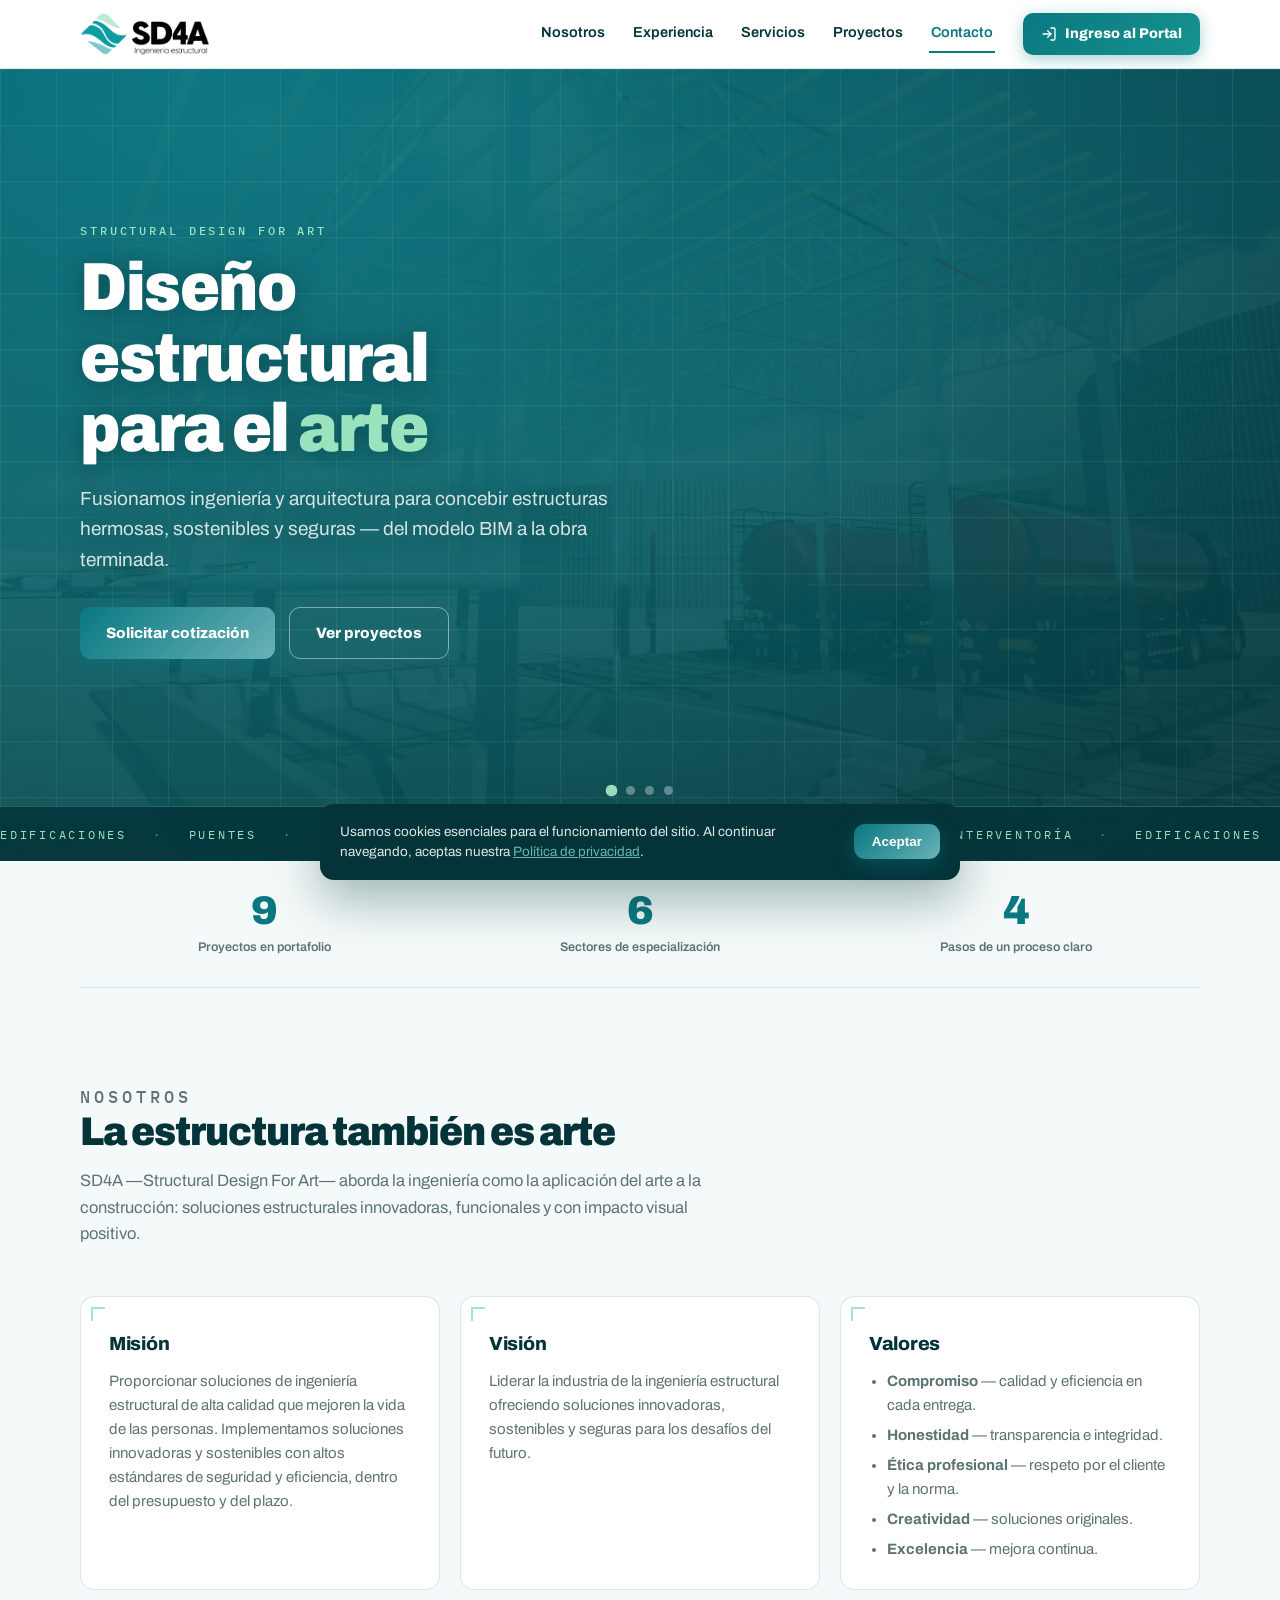
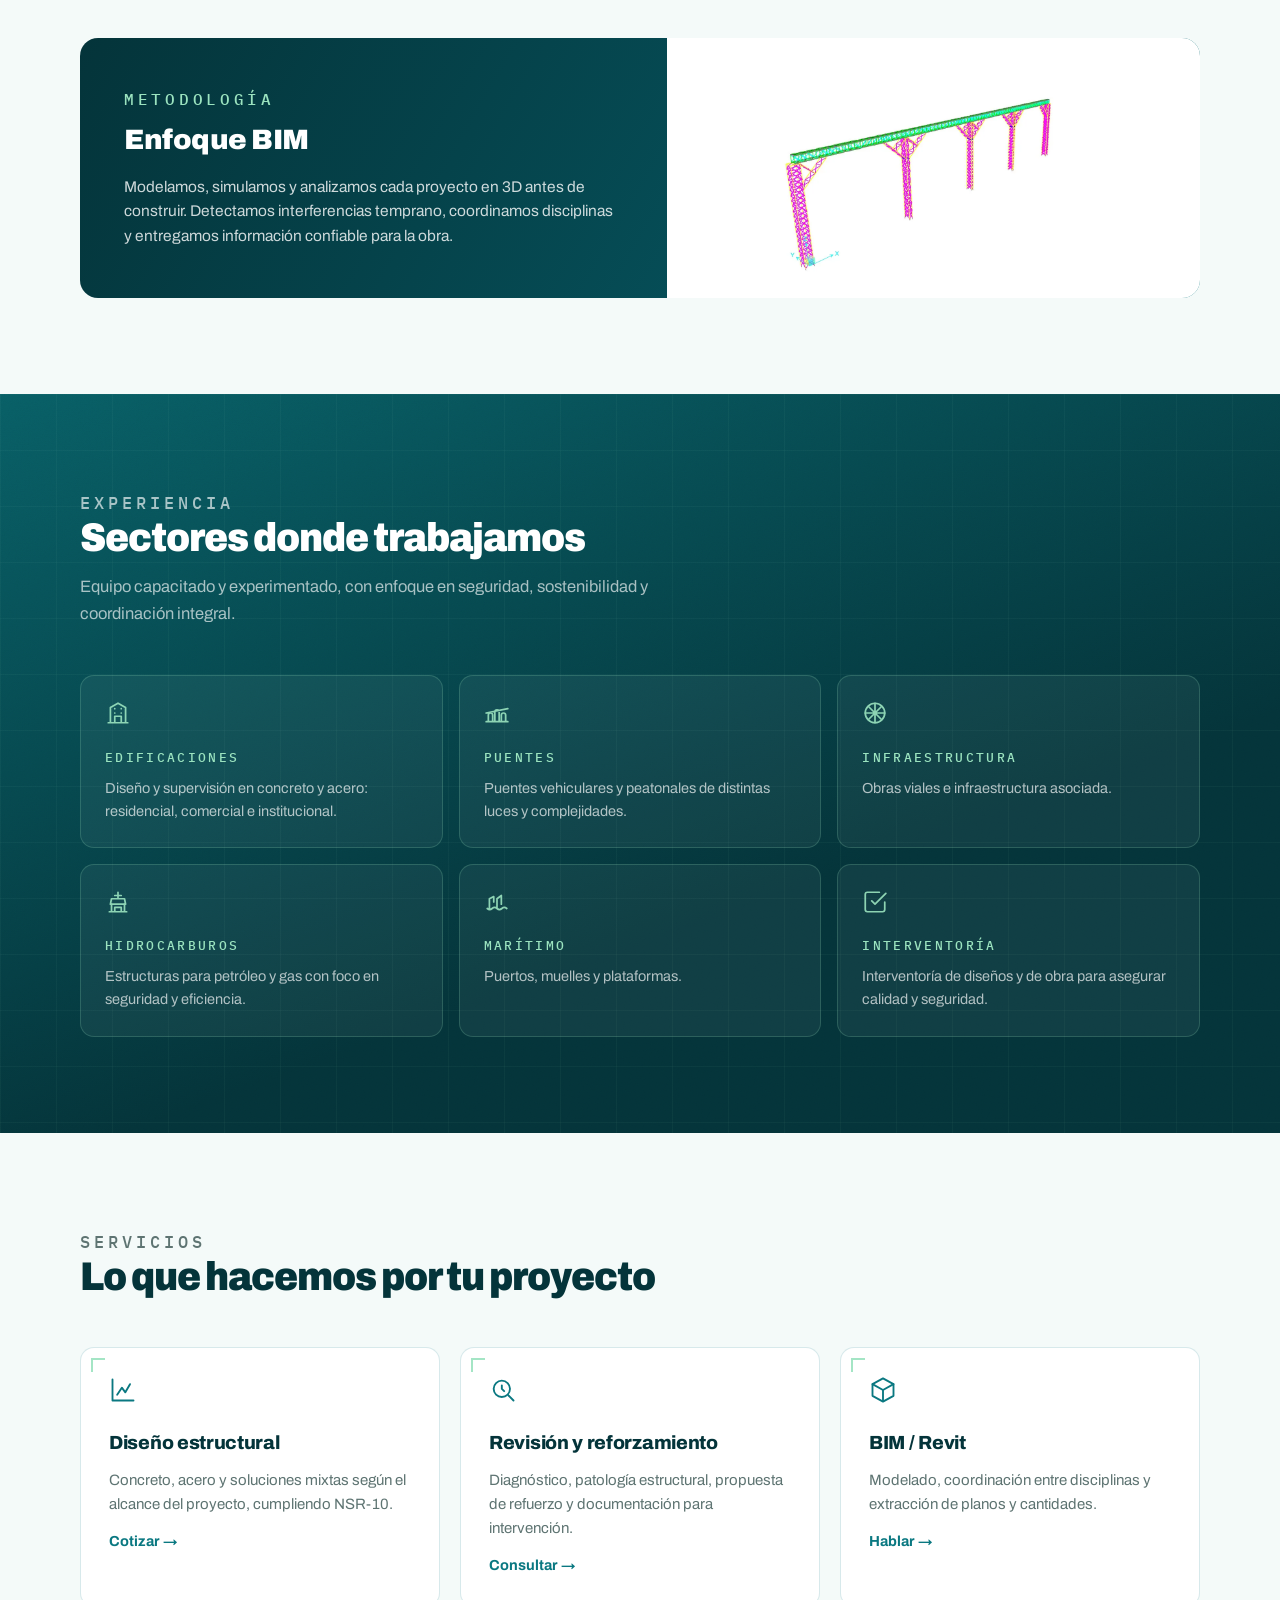
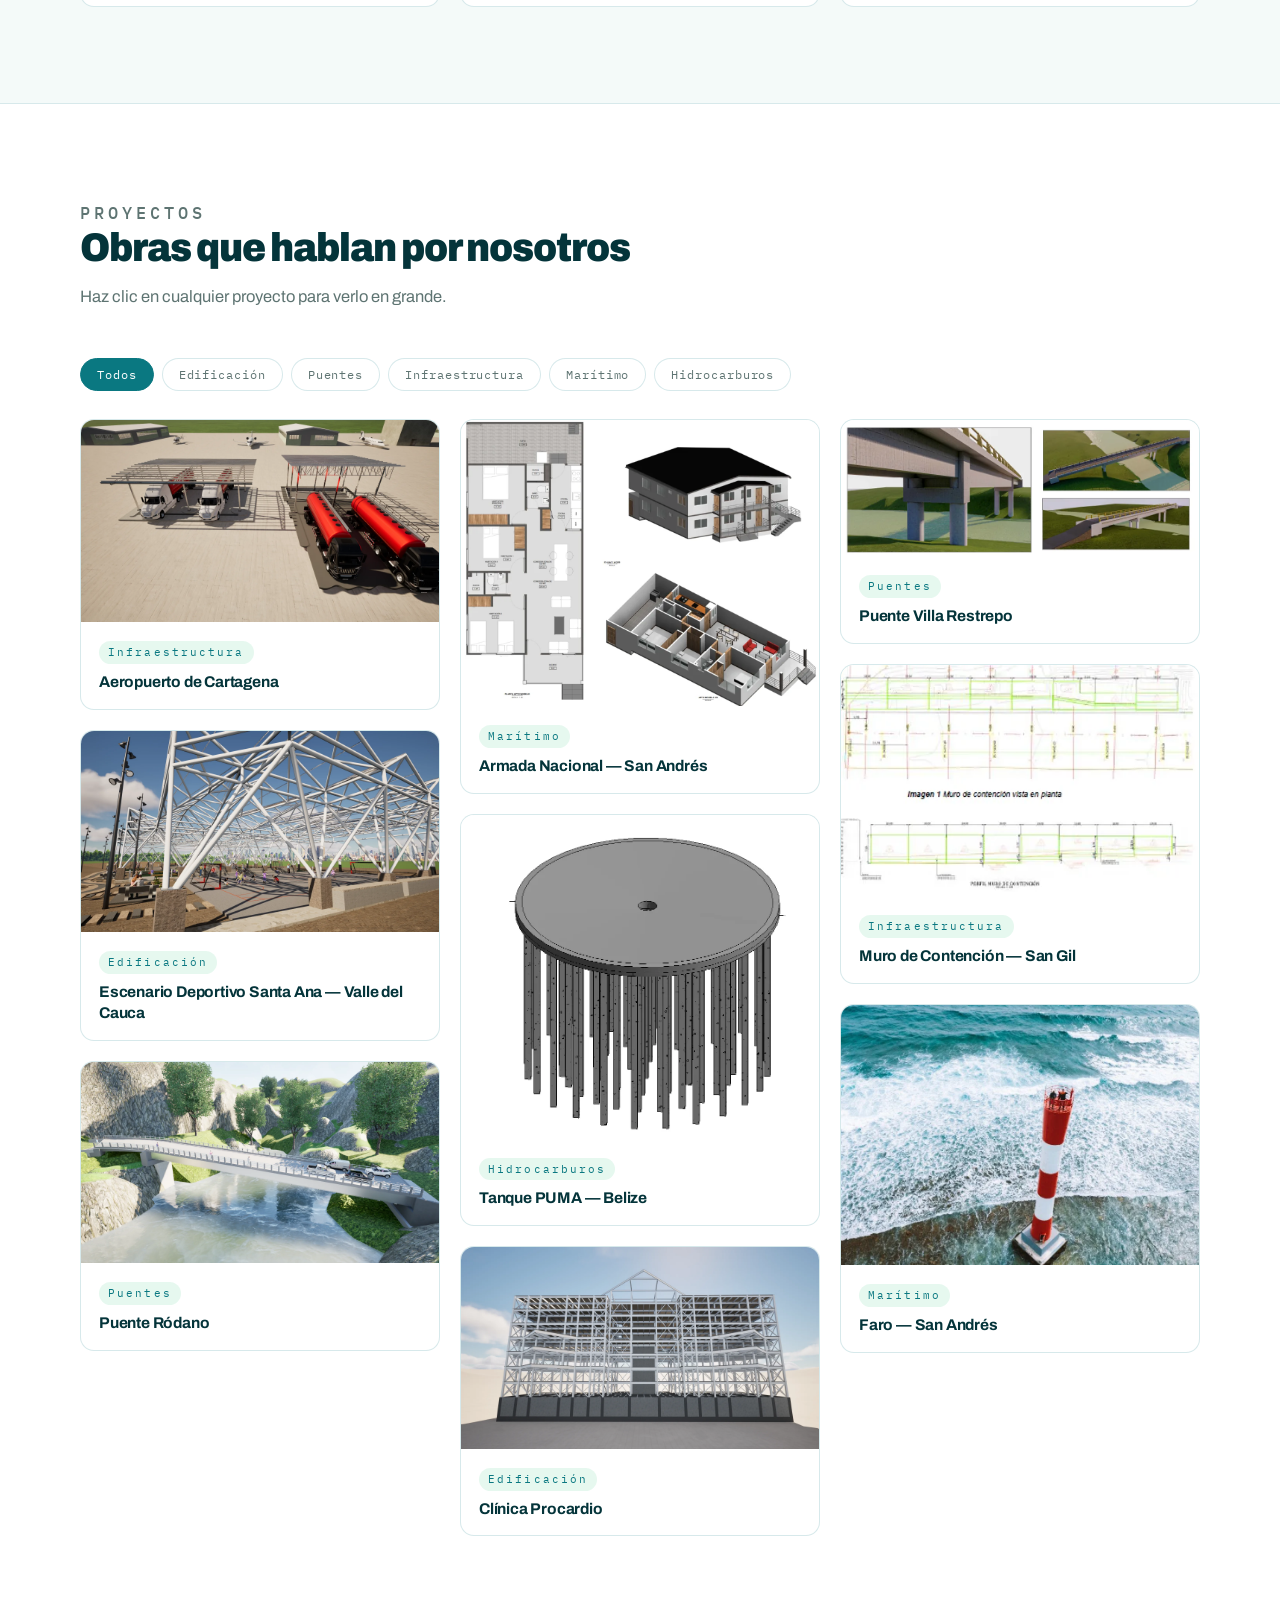
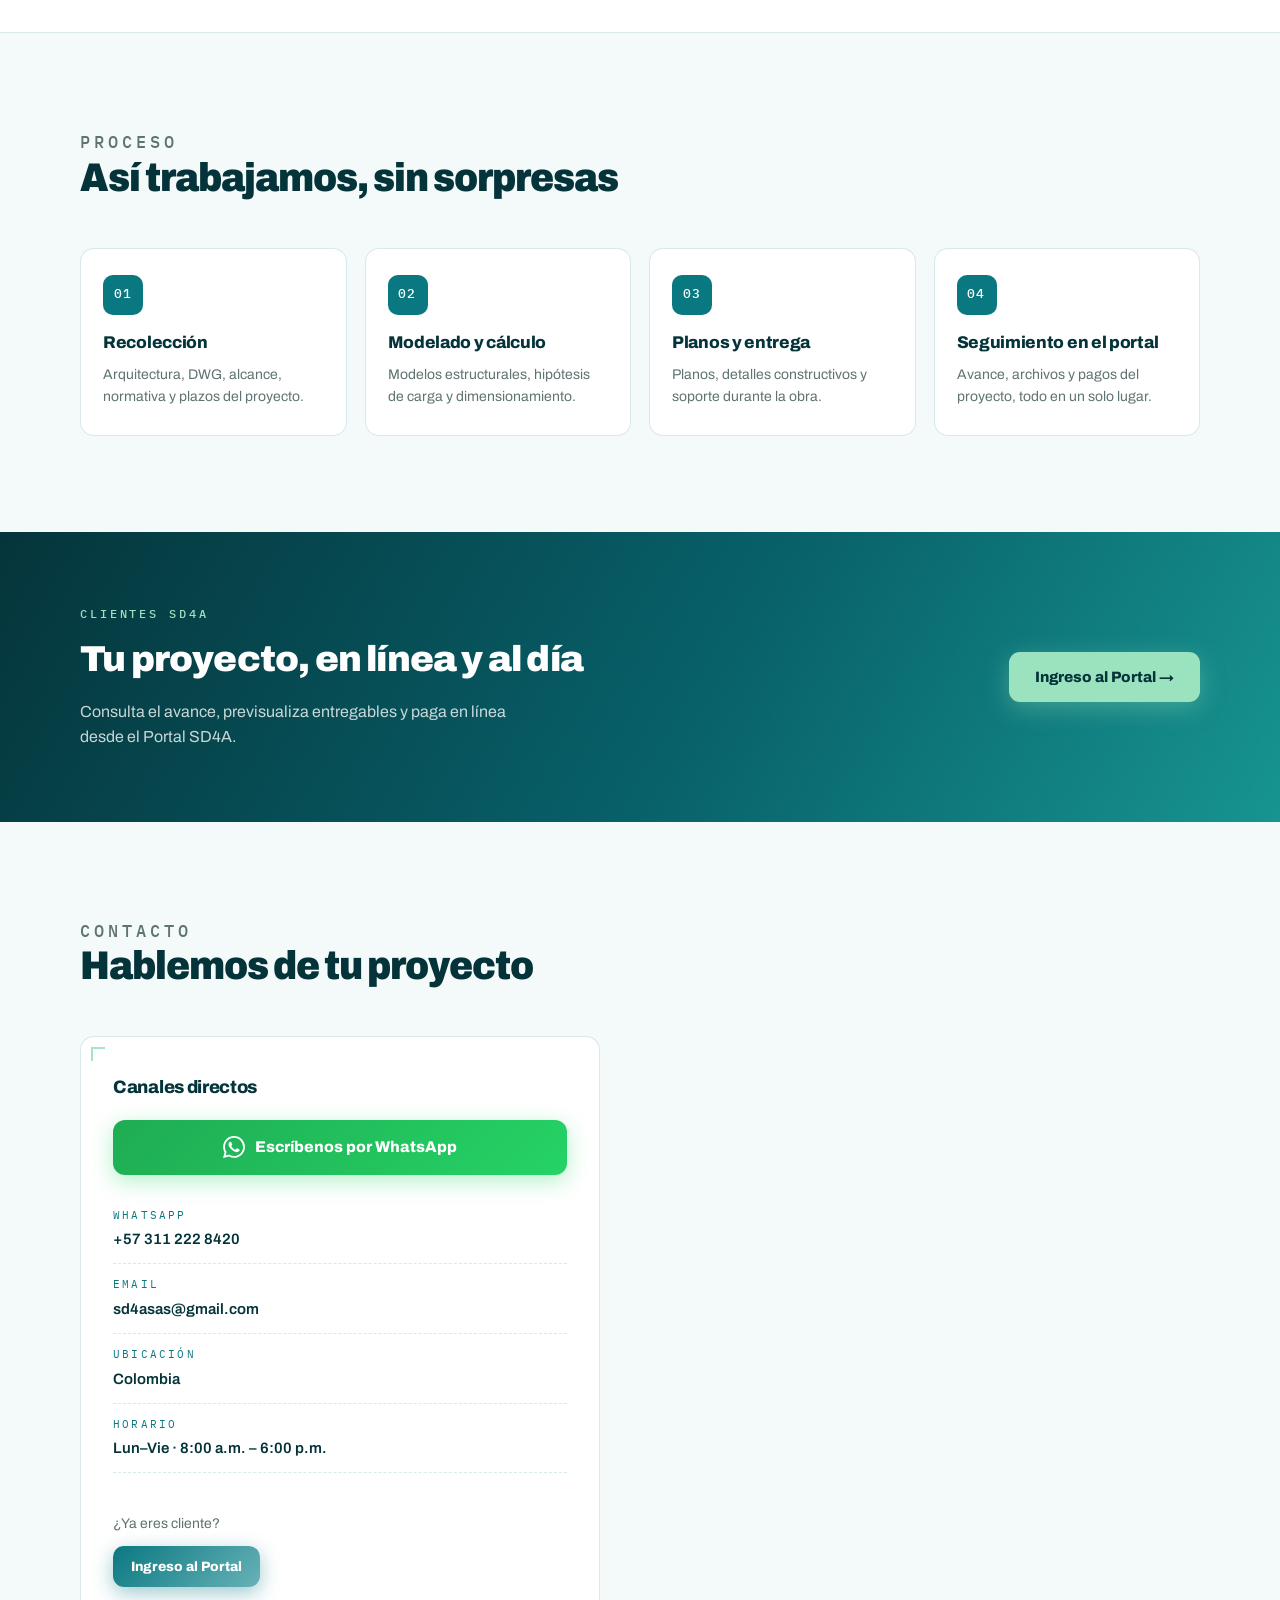
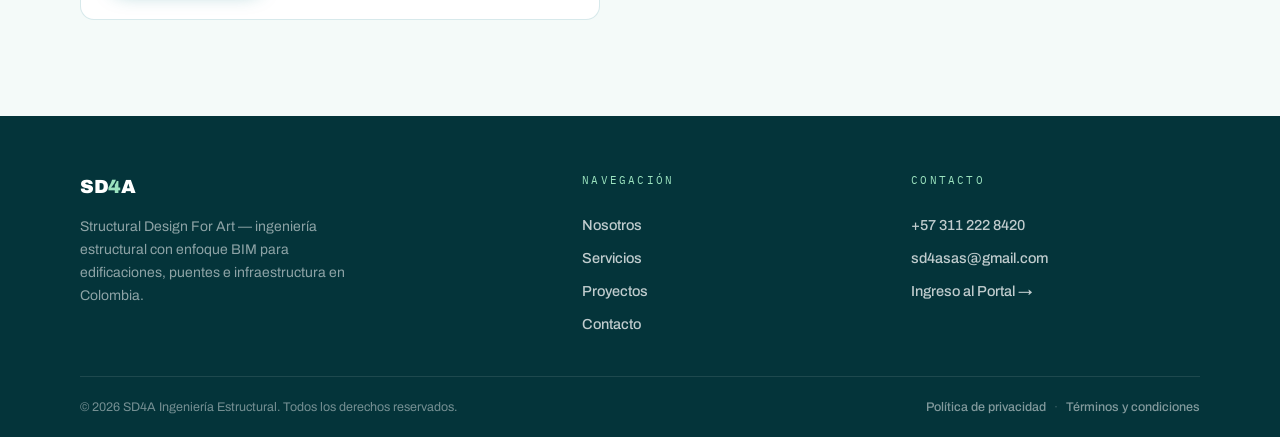
==== commit 5ae5ab73: "revert: vuelve al diseno anterior del sitio (el rediseño queda en la rama rediseno-hoja-de-contactos" ====
--- a/index.html
+++ b/index.html
@@ -6,15 +6,16 @@
   <title>SD4A — Ingeniería Estructural | Structural Design For Art</title>
   <meta name="description" content="SD4A: diseño estructural para el arte de construir. Edificaciones, puentes, infraestructura, estructuras marítimas y BIM en Colombia." />
 
-  <link rel="preconnect" href="https://api.fontshare.com" />
-  <link rel="preconnect" href="https://cdn.fontshare.com" crossorigin />
-  <link href="https://api.fontshare.com/v2/css?f[]=clash-grotesk@400,500&display=swap" rel="stylesheet" />
+  <link rel="preconnect" href="https://fonts.googleapis.com" />
+  <link rel="preconnect" href="https://fonts.gstatic.com" crossorigin />
+  <link href="https://fonts.googleapis.com/css2?family=Archivo:wdth,wght@62..125,300..900&family=IBM+Plex+Mono:wght@400;500&display=swap" rel="stylesheet" />
 
   <link rel="icon" type="image/png" sizes="32x32" href="./img/favicon-32.png" />
   <link rel="icon" type="image/png" sizes="16x16" href="./img/favicon-16.png" />
   <link rel="apple-touch-icon" sizes="180x180" href="./img/favicon-180.png" />
   <meta name="theme-color" content="#04343A" />
 
+  <!-- Open Graph / redes sociales -->
   <meta property="og:type" content="website" />
   <meta property="og:site_name" content="SD4A Ingeniería Estructural" />
   <meta property="og:title" content="SD4A — Ingeniería Estructural | Structural Design For Art" />
@@ -30,306 +31,116 @@
   <meta name="twitter:image" content="https://sd4a-web.vercel.app/img/og-image.jpg" />
 
   <link rel="stylesheet" href="./css/style.css" />
-  <script>document.documentElement.className += " js";</script>
 </head>
 
 <body>
-  <div class="cookiebar" id="cookieBanner" role="region" aria-label="Aviso de cookies" hidden>
-    <p>Usamos cookies esenciales para el funcionamiento del sitio. Al continuar navegando, aceptas nuestra <a href="./privacidad.html">Política de privacidad</a>.</p>
-    <button class="btn" id="cookieAccept" type="button">Aceptar</button>
-  </div>
-
-  <header class="bar" id="top">
-    <a class="brand" href="#inicio" aria-label="SD4A — inicio">
-      <img src="./img/logo-sd4a.png" width="100" height="34" alt="SD4A Ingeniería estructural" />
-    </a>
-    <nav class="nav" id="nav" aria-label="Navegación principal">
-      <a href="#obras">Obras</a>
-      <a href="#servicios">Servicios</a>
-      <a href="#proceso">Proceso</a>
-      <a href="#nosotros">Nosotros</a>
-      <a href="#contacto">Contacto</a>
-    </nav>
-    <a class="btn" href="https://pagos-sd-4-a.vercel.app/login">Ingreso al Portal</a>
-    <button class="menu" id="navToggle" type="button" aria-label="Abrir menú" aria-expanded="false" aria-controls="nav"><span></span><span></span></button>
+  <!-- ══════════ TOPBAR ══════════ -->
+  <header class="topbar" id="topbar">
+    <div class="scroll-ruler" id="scrollRuler" aria-hidden="true"></div>
+    <div class="container topbar-inner">
+      <a class="brand" href="#inicio" aria-label="SD4A — inicio">
+        <img class="brand-logo" src="./img/logo-sd4a.png" alt="SD4A Ingeniería Estructural" />
+      </a>
+
+      <nav class="nav" id="nav" aria-label="Navegación principal">
+        <a href="#nosotros">Nosotros</a>
+        <a href="#experiencia">Experiencia</a>
+        <a href="#servicios">Servicios</a>
+        <a href="#proyectos">Proyectos</a>
+        <a href="#contacto">Contacto</a>
+      </nav>
+
+      <a class="btn-portal" href="https://pagos-sd-4-a.vercel.app/login">
+        <svg viewBox="0 0 24 24" fill="none" stroke="currentColor" stroke-width="2" stroke-linecap="round" stroke-linejoin="round" aria-hidden="true"><path d="M15 3h4a2 2 0 0 1 2 2v14a2 2 0 0 1-2 2h-4"/><polyline points="10 17 15 12 10 7"/><line x1="15" y1="12" x2="3" y2="12"/></svg>
+        Ingreso al Portal
+      </a>
+
+      <button class="nav-toggle" id="navToggle" aria-label="Abrir menú" aria-expanded="false">
+        <span></span><span></span><span></span>
+      </button>
+    </div>
   </header>
 
   <main>
-    <!-- ══════════ INICIO ══════════ -->
+    <!-- ══════════ HERO ══════════ -->
     <section id="inicio" class="hero">
-      <h1>Diseño estructural para el arte</h1>
-      <p class="lead">Edificaciones, puentes, infraestructura y obras marítimas en Colombia, del modelo BIM a la obra terminada.</p>
-
-      <div class="band">
-        <div class="col col-name">
-          <p class="strong">SD4A</p>
-          <p>Ingeniería estructural</p>
-          <p>Structural Design For Art</p>
-        </div>
-        <div class="col col-hours">
-          <p>Atendemos de lunes a viernes, de 8:00 a.m. a 6:00 p.m.</p>
-        </div>
-        <div class="col col-list">
-          <p class="strong">Servicios</p>
-          <ul>
-            <li>Diseño estructural</li>
-            <li>Revisión y reforzamiento</li>
-            <li>BIM / Revit</li>
-          </ul>
-        </div>
-        <div class="col col-list">
-          <p class="strong">Sectores</p>
-          <ul>
-            <li>Edificaciones</li>
-            <li>Puentes</li>
-            <li>Infraestructura</li>
-            <li>Hidrocarburos</li>
-            <li>Marítimo</li>
-          </ul>
-        </div>
-        <div class="col col-actions">
-          <a class="btn" href="https://wa.me/573112228420?text=Hola%20SD4A%2C%20quiero%20cotizar%20un%20proyecto" target="_blank" rel="noopener noreferrer">Solicitar cotización</a>
-          <a class="textlink" href="#obras">Ver obras</a>
-        </div>
-      </div>
-    </section>
-
-    <!-- ══════════ OBRAS: la hoja de contactos ══════════ -->
-    <section id="obras" class="work">
-      <div class="rail">
-        <h2>Obras</h2>
-        <div class="filters" role="group" aria-label="Filtrar obras por sector" id="filterBar">
-          <button type="button" data-filter="all" aria-pressed="true">Todas</button>
-          <button type="button" data-filter="edificacion" aria-pressed="false">Edificaciones</button>
-          <button type="button" data-filter="puentes" aria-pressed="false">Puentes</button>
-          <button type="button" data-filter="infraestructura" aria-pressed="false">Infraestructura</button>
-          <button type="button" data-filter="maritimo" aria-pressed="false">Marítimo</button>
-          <button type="button" data-filter="hidrocarburos" aria-pressed="false">Hidrocarburos</button>
-        </div>
-        <p class="count" id="workCount" aria-live="polite"></p>
-      </div>
-      <div class="sheet" id="sheet">
-<article class="run reveal" data-cat="infraestructura">
-  <div class="frames"><button class="frame" type="button" data-full="img/aeropuerto cartagena 1.webp" data-title="Aeropuerto de Cartagena"><img src="img/t/aeropuerto-cartagena-1.webp" width="338" height="190" alt="Cubierta metálica sobre carrotanques, Aeropuerto de Cartagena"></button><button class="frame" type="button" data-full="img/aeropuerto cartagena 2.webp" data-title="Aeropuerto de Cartagena"><img src="img/t/aeropuerto-cartagena-2.webp" width="338" height="190" alt="Vista aérea de las cubiertas metálicas, Aeropuerto de Cartagena"></button><button class="frame" type="button" data-full="img/aeropuerto cartagena 3.webp" data-title="Aeropuerto de Cartagena"><img src="img/t/aeropuerto-cartagena-3.webp" width="338" height="190" alt="Cubierta metálica junto a la torre, Aeropuerto de Cartagena"></button></div>
-  <p class="cap"><span>Aeropuerto de Cartagena</span><span>Infraestructura</span></p>
-</article>
-<article class="run reveal" data-cat="edificacion">
-  <div class="frames"><button class="frame" type="button" data-full="img/POLIDEPORTIVO 1.webp" data-title="Escenario deportivo Santa Ana — Valle del Cauca"><img src="img/t/polideportivo-1.webp" width="338" height="190" alt="Cubierta de estructura espacial del escenario deportivo Santa Ana"></button><button class="frame" type="button" data-full="img/POLIDEPORTIVO 2.webp" data-title="Escenario deportivo Santa Ana — Valle del Cauca"><img src="img/t/polideportivo-2.webp" width="338" height="190" alt="Estructura espacial sobre la cancha, escenario deportivo Santa Ana"></button><button class="frame" type="button" data-full="img/POLIDEPORTIVO3.webp" data-title="Escenario deportivo Santa Ana — Valle del Cauca"><img src="img/t/polideportivo3.webp" width="338" height="190" alt="Interior de la cubierta, escenario deportivo Santa Ana"></button><button class="frame" type="button" data-full="img/POLIDEPORTIVO 4.webp" data-title="Escenario deportivo Santa Ana — Valle del Cauca"><img src="img/t/polideportivo-4.webp" width="338" height="190" alt="Cubierta de acero con la ciudad al fondo, escenario deportivo Santa Ana" loading="lazy"></button><button class="frame" type="button" data-full="img/POLIDEPORTIVO 5.webp" data-title="Escenario deportivo Santa Ana — Valle del Cauca"><img src="img/t/polideportivo-5.webp" width="338" height="190" alt="Vista superior de la cubierta, escenario deportivo Santa Ana" loading="lazy"></button></div>
-  <p class="cap"><span>Escenario deportivo Santa Ana — Valle del Cauca</span><span>Edificaciones</span></p>
-</article>
-<article class="run reveal" data-cat="puentes">
-  <div class="frames"><button class="frame" type="button" data-full="img/puente rodano 1.webp" data-title="Puente Ródano"><img src="img/t/puente-rodano-1.webp" width="338" height="190" alt="Puente Ródano visto desde arriba sobre el río" loading="lazy"></button><button class="frame" type="button" data-full="img/puente rodano 2.webp" data-title="Puente Ródano"><img src="img/t/puente-rodano-2.webp" width="338" height="190" alt="Puente Ródano entre dos laderas" loading="lazy"></button><button class="frame" type="button" data-full="img/puente rodano 3.webp" data-title="Puente Ródano"><img src="img/t/puente-rodano-3.webp" width="338" height="190" alt="Tablero del Puente Ródano con vehículos" loading="lazy"></button><button class="frame" type="button" data-full="img/puente rodano4.webp" data-title="Puente Ródano"><img src="img/t/puente-rodano4.webp" width="338" height="190" alt="Puente Ródano visto de lado" loading="lazy"></button></div>
-  <p class="cap"><span>Puente Ródano</span><span>Puentes</span></p>
-</article>
-<article class="run reveal" data-cat="edificacion">
-  <div class="frames"><button class="frame" type="button" data-full="img/clinica procardio 1.webp" data-title="Clínica Procardio"><img src="img/t/clinica-procardio-1.webp" width="338" height="190" alt="Modelo de la estructura metálica de la Clínica Procardio" loading="lazy"></button><button class="frame" type="button" data-full="img/clinica procardio 2.webp" data-title="Clínica Procardio"><img src="img/t/clinica-procardio-2.webp" width="338" height="190" alt="Estructura metálica de la Clínica Procardio, vista lateral" loading="lazy"></button></div>
-  <p class="cap"><span>Clínica Procardio</span><span>Edificaciones</span></p>
-</article>
-<article class="run reveal" data-cat="hidrocarburos">
-  <div class="frames"><button class="frame" type="button" data-full="img/otsa1.webp" data-title="OTSA"><img src="img/t/otsa1.webp" width="338" height="190" alt="Cubierta metálica de una zona de carga junto a tanques, OTSA" loading="lazy"></button><button class="frame" type="button" data-full="img/otsa2.webp" data-title="OTSA"><img src="img/t/otsa2.webp" width="338" height="190" alt="Caseta y tanque de almacenamiento, OTSA" loading="lazy"></button><button class="frame" type="button" data-full="img/otsa3.webp" data-title="OTSA"><img src="img/t/otsa3.webp" width="338" height="190" alt="Zona de espera cubierta, OTSA" loading="lazy"></button><button class="frame" type="button" data-full="img/otsa4.webp" data-title="OTSA"><img src="img/t/otsa4.webp" width="338" height="190" alt="Cubierta metálica a lo largo de la vía, OTSA" loading="lazy"></button><button class="frame" type="button" data-full="img/otsa5.webp" data-title="OTSA"><img src="img/t/otsa5.webp" width="338" height="190" alt="Carrotanque bajo la cubierta metálica, OTSA" loading="lazy"></button><button class="frame" type="button" data-full="img/otsa6.webp" data-title="OTSA"><img src="img/t/otsa6.webp" width="338" height="190" alt="Cubierta metálica con carrotanques, OTSA" loading="lazy"></button><button class="frame" type="button" data-full="img/otsa7.webp" data-title="OTSA"><img src="img/t/otsa7.webp" width="338" height="190" alt="Cubierta metálica y escalera de acceso, OTSA" loading="lazy"></button></div>
-  <p class="cap"><span>OTSA</span><span>Hidrocarburos</span></p>
-</article>
-<article class="run reveal" data-cat="hidrocarburos">
-  <div class="frames"><button class="frame" type="button" data-full="img/tasa frente.webp" data-title="TASA"><img src="img/t/tasa-frente.webp" width="338" height="190" alt="Estación de carga con cubierta metálica y grúa, TASA" loading="lazy"></button><button class="frame" type="button" data-full="img/tasa atras.webp" data-title="TASA"><img src="img/t/tasa-atras.webp" width="338" height="190" alt="Estación de carga vista por detrás, TASA" loading="lazy"></button><button class="frame" type="button" data-full="img/tasa isometria.webp" data-title="TASA"><img src="img/t/tasa-isometria.webp" width="338" height="190" alt="Isometría de la escalera y la cubierta, TASA" loading="lazy"></button><button class="frame" type="button" data-full="img/tasa lateral.webp" data-title="TASA"><img src="img/t/tasa-lateral.webp" width="338" height="190" alt="Vista lateral de la estación de carga, TASA" loading="lazy"></button></div>
-  <p class="cap"><span>TASA</span><span>Hidrocarburos</span></p>
-</article>
-<article class="run reveal" data-cat="puentes">
-  <div class="frames"><button class="frame" type="button" data-full="img/yarumales frente.webp" data-title="Puente colgante Yarumales"><img src="img/t/yarumales-frente.webp" width="338" height="190" alt="Puente colgante Yarumales sobre el río" loading="lazy"></button><button class="frame" type="button" data-full="img/yarumales isometria.webp" data-title="Puente colgante Yarumales"><img src="img/t/yarumales-isometria.webp" width="338" height="190" alt="Isometría del puente colgante Yarumales" loading="lazy"></button><button class="frame" type="button" data-full="img/yarumales isometria (2).webp" data-title="Puente colgante Yarumales"><img src="img/t/yarumales-isometria-2.webp" width="338" height="190" alt="Torre y cables del puente colgante Yarumales" loading="lazy"></button></div>
-  <p class="cap"><span>Puente colgante Yarumales</span><span>Puentes</span></p>
-</article>
-<article class="run reveal" data-cat="maritimo">
-  <div class="frames"><button class="frame" type="button" data-full="img/ARMADA DE SAN ANDRES-1.webp" data-title="Armada Nacional — San Andrés"><img src="img/t/armada-de-san-andres-1.webp" width="254" height="190" alt="Edificación de la Armada Nacional en San Andrés" loading="lazy"></button><button class="frame" type="button" data-full="img/ARMADA DE SAN ANDRES.webp" data-title="Armada Nacional — San Andrés"><img src="img/t/armada-de-san-andres.webp" width="238" height="190" alt="Planos y modelo de la edificación de la Armada en San Andrés" loading="lazy"></button><button class="frame" type="button" data-full="img/ARMADA DE SAN ANDRES ARQUITECTURA PNA.webp" data-title="Armada Nacional — San Andrés"><img src="img/t/armada-de-san-andres-arquitectura-pna.webp" width="254" height="190" alt="Renders de la arquitectura de la Armada en San Andrés" loading="lazy"></button></div>
-  <p class="cap"><span>Armada Nacional — San Andrés</span><span>Marítimo</span></p>
-</article>
-<article class="run reveal" data-cat="maritimo">
-  <div class="frames"><button class="frame" type="button" data-full="img/FARO SAN ANDRES.webp" data-title="Faro — San Andrés"><img src="img/t/faro-san-andres.webp" width="262" height="190" alt="Faro de San Andrés rodeado por el mar" loading="lazy"></button><button class="frame" type="button" data-full="img/FARO-2.webp" data-title="Faro — San Andrés"><img src="img/t/faro-2.webp" width="254" height="190" alt="Cimentación del faro de San Andrés" loading="lazy"></button></div>
-  <p class="cap"><span>Faro — San Andrés</span><span>Marítimo</span></p>
-</article>
-<article class="run reveal" data-cat="hidrocarburos">
-  <div class="frames"><button class="frame" type="button" data-full="img/TANQUE PUMA BELIZE.webp" data-title="Tanque PUMA — Belize"><img src="img/t/tanque-puma-belize.webp" width="210" height="190" alt="Modelo del tanque y su cimentación en pilotes, PUMA Belize" loading="lazy"></button></div>
-  <p class="cap"><span>Tanque PUMA — Belize</span><span>Hidrocarburos</span></p>
-</article>
-<article class="run reveal" data-cat="puentes">
-  <div class="frames"><button class="frame" type="button" data-full="img/PUENTE VILLA RESTREPO.webp" data-title="Puente Villa Restrepo"><img src="img/t/puente-villa-restrepo.webp" width="501" height="190" alt="Vistas del modelo del Puente Villa Restrepo" loading="lazy"></button><button class="frame" type="button" data-full="img/PUENTE VILLA RESTREPO-2.webp" data-title="Puente Villa Restrepo"><img src="img/t/puente-villa-restrepo-2.webp" width="274" height="190" alt="Modelo del Puente Villa Restrepo sobre el terreno" loading="lazy"></button></div>
-  <p class="cap"><span>Puente Villa Restrepo</span><span>Puentes</span></p>
-</article>
-<article class="run reveal" data-cat="puentes">
-  <div class="frames"><button class="frame" type="button" data-full="img/PUENTE PICO DE ORO 2.webp" data-title="Puente Pico de Oro"><img src="img/t/puente-pico-de-oro-2.webp" width="327" height="190" alt="Modelo del Puente Pico de Oro sobre la ladera" loading="lazy"></button></div>
-  <p class="cap"><span>Puente Pico de Oro</span><span>Puentes</span></p>
-</article>
-<article class="run reveal" data-cat="puentes">
-  <div class="frames"><button class="frame" type="button" data-full="img/PATOLOGIA PUENTES-2.webp" data-title="Patología de puentes"><img src="img/t/patologia-puentes-2.webp" width="254" height="190" alt="Inspección de patología en un puente" loading="lazy"></button><button class="frame" type="button" data-full="img/PATOLOGIA PUENTES-3.webp" data-title="Patología de puentes"><img src="img/t/patologia-puentes-3.webp" width="254" height="190" alt="Malla de refuerzo en el tablero de un puente" loading="lazy"></button><button class="frame" type="button" data-full="img/PATOLOGIA PUENTES-1.webp" data-title="Patología de puentes"><img src="img/t/patologia-puentes-1.webp" width="248" height="190" alt="Mapa de esfuerzos del modelo de análisis de un puente" loading="lazy"></button></div>
-  <p class="cap"><span>Patología de puentes</span><span>Puentes</span></p>
-</article>
-<article class="run reveal" data-cat="infraestructura">
-  <div class="frames"><button class="frame" type="button" data-full="img/MURO DE CONTENCION SAN GIL.webp" data-title="Muro de contención — San Gil"><img src="img/t/muro-de-contencion-san-gil.webp" width="294" height="190" alt="Planta del muro de contención de San Gil" loading="lazy"></button></div>
-  <p class="cap"><span>Muro de contención — San Gil</span><span>Infraestructura</span></p>
-</article>
-<article class="run reveal" data-cat="infraestructura">
-  <div class="frames"><button class="frame" type="button" data-full="img/LA MESETA-1.webp" data-title="La Meseta"><img src="img/t/la-meseta-1.webp" width="322" height="190" alt="Modelo de la estructura La Meseta" loading="lazy"></button></div>
-  <p class="cap"><span>La Meseta</span><span>Infraestructura</span></p>
-</article>
-      </div>
-    </section>
-
-    <!-- ══════════ SERVICIOS Y SECTORES: índice con vista previa ══════════ -->
-    <section id="servicios" class="features">
-      <h2>Servicios y sectores</h2>
-
-      <div class="index" id="index">
-        <div class="group g1" data-image="img/m/polideportivo-1.webp" data-alt="Cubierta de estructura espacial del escenario deportivo Santa Ana">
-          <h3>Diseño estructural</h3>
-          <ul>
-            <li tabindex="0" data-desc="Estructuras en concreto reforzado según el alcance del proyecto.">Concreto</li>
-            <li tabindex="0" data-desc="Estructuras metálicas según el alcance del proyecto.">Acero</li>
-            <li tabindex="0" data-desc="Concreto y acero combinados, según lo que pida el proyecto.">Soluciones mixtas</li>
-            <li tabindex="0" data-desc="Diseño conforme al Reglamento Colombiano de Construcción Sismo Resistente.">Cumplimiento NSR-10</li>
-          </ul>
-          <p class="sum">Concreto, acero y soluciones mixtas según el alcance del proyecto, cumpliendo NSR-10.</p>
-        </div>
-
-        <div class="group g2" data-image="img/m/patologia-puentes-2.webp" data-alt="Inspección de patología en un puente">
-          <h3>Revisión y reforzamiento</h3>
-          <ul>
-            <li tabindex="0" data-desc="Evaluamos el estado de la estructura existente.">Diagnóstico</li>
-            <li tabindex="0" data-desc="Identificamos el origen de los daños de la estructura.">Patología estructural</li>
-            <li tabindex="0" data-desc="Definimos cómo intervenir la estructura.">Propuesta de refuerzo</li>
-            <li tabindex="0" data-desc="Entregamos los documentos que la obra necesita para intervenir.">Documentación para intervención</li>
-          </ul>
-          <p class="sum">Diagnóstico, patología estructural, propuesta de refuerzo y documentación para intervención.</p>
-        </div>
-
-        <div class="group g3" data-image="img/m/yarumales-isometria.webp" data-alt="Isometría del puente colgante Yarumales">
-          <h3>BIM / Revit</h3>
-          <ul>
-            <li tabindex="0" data-desc="Modelamos, simulamos y analizamos cada proyecto en 3D antes de construir.">Modelado</li>
-            <li tabindex="0" data-desc="Detectamos interferencias temprano y coordinamos las disciplinas.">Coordinación entre disciplinas</li>
-            <li tabindex="0" data-desc="Extraemos los planos directamente del modelo.">Planos</li>
-            <li tabindex="0" data-desc="Extraemos las cantidades directamente del modelo.">Cantidades</li>
-          </ul>
-          <p class="sum">Modelado, coordinación entre disciplinas y extracción de planos y cantidades.</p>
-        </div>
-
-        <div class="group sectors">
-          <h3>Sectores donde trabajamos</h3>
-          <ul>
-            <li tabindex="0" data-image="img/m/polideportivo-1.webp" data-alt="Cubierta de estructura espacial del escenario deportivo Santa Ana" data-desc="Diseño y supervisión en concreto y acero: residencial, comercial e institucional.">Edificaciones</li>
-            <li tabindex="0" data-image="img/m/puente-rodano-2.webp" data-alt="Puente Ródano entre dos laderas" data-desc="Puentes vehiculares y peatonales de distintas luces y complejidades.">Puentes</li>
-            <li tabindex="0" data-image="img/m/aeropuerto-cartagena-1.webp" data-alt="Cubierta metálica sobre carrotanques, Aeropuerto de Cartagena" data-desc="Obras viales e infraestructura asociada.">Infraestructura</li>
-            <li tabindex="0" data-image="img/m/otsa2.webp" data-alt="Caseta y tanque de almacenamiento, OTSA" data-desc="Estructuras para petróleo y gas con foco en seguridad y eficiencia.">Hidrocarburos</li>
-            <li tabindex="0" data-image="img/m/faro-2.webp" data-alt="Cimentación del faro de San Andrés" data-desc="Puertos, muelles y plataformas.">Marítimo</li>
-            <li tabindex="0" data-image="img/m/muro-de-contencion-san-gil.webp" data-alt="Planta del muro de contención de San Gil" data-desc="Interventoría de diseños y de obra para asegurar calidad y seguridad.">Interventoría</li>
-          </ul>
-        </div>
-
-        <aside class="preview" aria-live="polite">
-          <img id="previewImg" src="img/m/polideportivo-1.webp" width="960" height="720" alt="Cubierta de estructura espacial del escenario deportivo Santa Ana" loading="lazy" />
-          <p id="previewText">Pasa el cursor, o enfoca con el teclado, cualquier servicio o sector.</p>
-        </aside>
-      </div>
-    </section>
-
-    <!-- ══════════ ENFOQUE BIM: una imagen cortada en baldosas ══════════ -->
-    <section id="bim" class="showcase" aria-labelledby="bimTitle">
-      <div class="board board-d" style="--img: url('/img/m/mosaico-procardio.webp')">
-<div class="tile flat heading"><h2>Enfoque BIM</h2></div>
-<div class="tile pic" style="--r:0;--c:1" aria-hidden="true"></div>
-<div class="tile pic" style="--r:0;--c:2" aria-hidden="true"></div>
-<div class="tile pic" style="--r:0;--c:3" aria-hidden="true"></div>
-<div class="tile pic" style="--r:0;--c:4" aria-hidden="true"></div>
-<div class="tile pic" style="--r:0;--c:5" aria-hidden="true"></div>
-<div class="tile pic" style="--r:1;--c:0" aria-hidden="true"></div>
-<div class="tile pic" style="--r:1;--c:1" aria-hidden="true"></div>
-<div class="tile pic" style="--r:1;--c:2" aria-hidden="true"></div>
-<div class="tile flat fact"><p>Detectamos interferencias temprano.</p></div>
-<div class="tile pic" style="--r:1;--c:4" aria-hidden="true"></div>
-<div class="tile pic" style="--r:1;--c:5" aria-hidden="true"></div>
-<div class="tile pic" style="--r:2;--c:0" aria-hidden="true"></div>
-<div class="tile flat fact"><p>Coordinamos disciplinas.</p></div>
-<div class="tile pic" style="--r:2;--c:2" aria-hidden="true"></div>
-<div class="tile pic" style="--r:2;--c:3" aria-hidden="true"></div>
-<div class="tile pic" style="--r:2;--c:4" aria-hidden="true"></div>
-<div class="tile flat action"><a href="#contacto">Hablemos de tu modelo <svg viewBox="0 0 24 24" aria-hidden="true"><path d="M4 12h16M14 6l6 6-6 6"/></svg></a></div>
-<div class="tile pic" style="--r:3;--c:0" aria-hidden="true"></div>
-<div class="tile pic" style="--r:3;--c:1" aria-hidden="true"></div>
-<div class="tile pic" style="--r:3;--c:2" aria-hidden="true"></div>
-<div class="tile pic" style="--r:3;--c:3" aria-hidden="true"></div>
-<div class="tile flat fact"><p>Entregamos información confiable para la obra.</p></div>
-<div class="tile pic" style="--r:3;--c:5" aria-hidden="true"></div>
-      </div>
-      <div class="board board-m" style="--img: url('/img/m/mosaico-procardio.webp')">
-<div class="tile flat heading" style="grid-column: span 2"><h2>Enfoque BIM</h2></div>
-<div class="tile pic" style="--r:0;--c:2" aria-hidden="true"></div>
-<div class="tile pic" style="--r:1;--c:0" aria-hidden="true"></div>
-<div class="tile pic" style="--r:1;--c:1" aria-hidden="true"></div>
-<div class="tile pic" style="--r:1;--c:2" aria-hidden="true"></div>
-<div class="tile pic" style="--r:2;--c:0" aria-hidden="true"></div>
-<div class="tile flat fact" style="grid-column: span 2"><p>Detectamos interferencias temprano.</p></div>
-<div class="tile flat fact" style="grid-column: span 2"><p>Coordinamos disciplinas.</p></div>
-<div class="tile pic" style="--r:3;--c:2" aria-hidden="true"></div>
-<div class="tile pic" style="--r:4;--c:0" aria-hidden="true"></div>
-<div class="tile flat fact" style="grid-column: span 2"><p>Entregamos información confiable para la obra.</p></div>
-<div class="tile pic" style="--r:5;--c:0" aria-hidden="true"></div>
-<div class="tile flat action" style="grid-column: span 2"><a href="#contacto">Hablemos de tu modelo <svg viewBox="0 0 24 24" aria-hidden="true"><path d="M4 12h16M14 6l6 6-6 6"/></svg></a></div>
-      </div>
-      <p class="note" id="bimTitle">Modelo estructural de la Clínica Procardio. Modelamos cada proyecto en 3D antes de construir.</p>
-    </section>
-
-    <!-- ══════════ PROCESO: fila de momentos ══════════ -->
-    <section id="proceso" class="process">
-      <div class="head">
-        <h2>Así trabajamos</h2>
-        <div class="arrows">
-          <button type="button" id="prevMoment" aria-label="Paso anterior"><svg viewBox="0 0 24 24" aria-hidden="true"><path d="M20 12H4M10 6l-6 6 6 6"/></svg></button>
-          <button type="button" id="nextMoment" aria-label="Paso siguiente"><svg viewBox="0 0 24 24" aria-hidden="true"><path d="M4 12h16M14 6l6 6-6 6"/></svg></button>
-        </div>
-      </div>
-      <div class="progress" aria-hidden="true"><span id="progressBar"></span></div>
-      <ol class="moments" id="moments">
-        <li class="moment" style="--gap: 96px">
-          <h3>Primero, recolectamos</h3>
-          <p>Arquitectura, DWG, alcance, normativa y plazos del proyecto.</p>
-          <img src="img/p/proceso-1.webp" width="560" height="700" alt="Edificación de la Armada Nacional en San Andrés, durante una obra" loading="lazy" />
-        </li>
-        <li class="moment" style="--gap: 40px">
-          <h3>Después, modelamos y calculamos</h3>
-          <p>Modelos estructurales, hipótesis de carga y dimensionamiento.</p>
-          <img src="img/p/proceso-2.webp" width="560" height="700" alt="Mapa de esfuerzos de un modelo de análisis" loading="lazy" />
-        </li>
-        <li class="moment" style="--gap: 128px">
-          <h3>Luego, planos y entrega</h3>
-          <p>Planos, detalles constructivos y soporte durante la obra.</p>
-          <img src="img/p/proceso-3.webp" width="560" height="700" alt="Planta arquitectónica de una edificación" loading="lazy" />
-        </li>
-        <li class="moment" style="--gap: 64px">
-          <h3>Todo el tiempo, seguimiento en el portal</h3>
-          <p>Avance, archivos y pagos del proyecto, todo en un solo lugar.</p>
-          <img src="img/p/proceso-4.webp" width="560" height="700" alt="Puente colgante Yarumales en modelo isométrico" loading="lazy" />
-          <a class="textlink" href="https://pagos-sd-4-a.vercel.app/login">Ingreso al Portal</a>
-        </li>
-      </ol>
-    </section>
+      <div class="hero-slides" aria-hidden="true">
+        <img src="./img/aeropuerto cartagena 1.webp" class="slide active" alt="" />
+        <img src="./img/POLIDEPORTIVO3.webp" class="slide" alt="" />
+        <img src="./img/puente rodano 1.webp" class="slide" alt="" />
+        <img src="./img/ARMADA DE SAN ANDRES.webp" class="slide" alt="" />
+      </div>
+      <div class="hero-veil" aria-hidden="true"></div>
+      <div class="hero-grid-lines" aria-hidden="true"></div>
+
+      <div class="container hero-inner">
+        <p class="eyebrow light reveal">Structural Design For Art</p>
+        <h1 class="reveal">Diseño estructural<br />para el <span class="accent">arte</span></h1>
+        <p class="hero-sub reveal">
+          Fusionamos ingeniería y arquitectura para concebir estructuras hermosas,
+          sostenibles y seguras — del modelo BIM a la obra terminada.
+        </p>
+        <div class="hero-actions reveal">
+          <a class="btn btn-solid" href="#contacto">Solicitar cotización</a>
+          <a class="btn btn-ghost" href="#proyectos">Ver proyectos</a>
+        </div>
+      </div>
+
+      <div class="hero-dots" id="heroDots" aria-hidden="true"></div>
+
+      <div class="hero-strip" aria-hidden="true">
+        <div class="strip-track">
+          <span>EDIFICACIONES</span><i>·</i><span>PUENTES</span><i>·</i><span>INFRAESTRUCTURA</span><i>·</i><span>MARÍTIMO</span><i>·</i><span>HIDROCARBUROS</span><i>·</i><span>BIM</span><i>·</i><span>INTERVENTORÍA</span><i>·</i><span>EDIFICACIONES</span><i>·</i><span>PUENTES</span><i>·</i><span>INFRAESTRUCTURA</span><i>·</i><span>MARÍTIMO</span><i>·</i><span>HIDROCARBUROS</span><i>·</i><span>BIM</span><i>·</i><span>INTERVENTORÍA</span><i>·</i>
+        </div>
+      </div>
+    </section>
+
+    <!-- ══════════ CIFRAS ══════════ -->
+    <div class="stats-strip container">
+      <div class="stat">
+        <span class="stat-num" data-count-source="#projectGrid .project">0</span>
+        <span class="stat-label">Proyectos en portafolio</span>
+      </div>
+      <div class="stat">
+        <span class="stat-num" data-count-source="#experiencia .sector">0</span>
+        <span class="stat-label">Sectores de especialización</span>
+      </div>
+      <div class="stat">
+        <span class="stat-num" data-count-source=".steps .step">0</span>
+        <span class="stat-label">Pasos de un proceso claro</span>
+      </div>
+    </div>
 
     <!-- ══════════ NOSOTROS ══════════ -->
-    <section id="nosotros" class="about">
-      <h2>Nosotros</h2>
-      <div class="facts">
-        <p><span>Lugar</span>Colombia</p>
-        <p><span>Horario</span>Lunes a viernes, 8:00 a.m. a 6:00 p.m.</p>
-        <p><span>Contacto</span><a href="https://wa.me/573112228420" target="_blank" rel="noopener noreferrer">+57 311 222 8420</a></p>
-      </div>
-      <div class="text">
-        <p class="statement"><img class="dropcap" src="img/p/nosotros.webp" width="360" height="360" alt="Cubierta de estructura espacial de un escenario deportivo" loading="lazy" /><strong>SD4A —Structural Design For Art—</strong> aborda la ingeniería como la aplicación del arte a la construcción: soluciones estructurales innovadoras, funcionales y con impacto visual positivo.</p>
-        <div class="trio">
-          <div>
+    <section id="nosotros" class="section">
+      <div class="container">
+        <div class="sheet-head reveal">
+          <p class="eyebrow">Nosotros</p>
+          <h2>La estructura también es arte</h2>
+          <p>
+            SD4A —Structural Design For Art— aborda la ingeniería como la aplicación
+            del arte a la construcción: soluciones estructurales innovadoras, funcionales
+            y con impacto visual positivo.
+          </p>
+        </div>
+
+        <div class="cards-3">
+          <article class="plan-card reveal">
             <h3>Misión</h3>
-            <p>Proporcionar soluciones de ingeniería estructural de alta calidad que mejoren la vida de las personas. Implementamos soluciones innovadoras y sostenibles con altos estándares de seguridad y eficiencia, dentro del presupuesto y del plazo.</p>
-          </div>
-          <div>
+            <p>
+              Proporcionar soluciones de ingeniería estructural de alta calidad que mejoren
+              la vida de las personas. Implementamos soluciones innovadoras y sostenibles con
+              altos estándares de seguridad y eficiencia, dentro del presupuesto y del plazo.
+            </p>
+          </article>
+          <article class="plan-card reveal">
             <h3>Visión</h3>
-            <p>Liderar la industria de la ingeniería estructural ofreciendo soluciones innovadoras, sostenibles y seguras para los desafíos del futuro.</p>
-          </div>
-          <div>
+            <p>
+              Liderar la industria de la ingeniería estructural ofreciendo soluciones
+              innovadoras, sostenibles y seguras para los desafíos del futuro.
+            </p>
+          </article>
+          <article class="plan-card reveal">
             <h3>Valores</h3>
             <ul>
               <li><strong>Compromiso</strong> — calidad y eficiencia en cada entrega.</li>
@@ -338,69 +149,315 @@
               <li><strong>Creatividad</strong> — soluciones originales.</li>
               <li><strong>Excelencia</strong> — mejora continua.</li>
             </ul>
+          </article>
+        </div>
+
+        <div class="bim-band reveal">
+          <div class="bim-copy">
+            <p class="eyebrow light">Metodología</p>
+            <h3>Enfoque BIM</h3>
+            <p>
+              Modelamos, simulamos y analizamos cada proyecto en 3D antes de construir.
+              Detectamos interferencias temprano, coordinamos disciplinas y entregamos
+              información confiable para la obra.
+            </p>
           </div>
-        </div>
+          <img src="./img/MODELO DE ANÁLISIS PLATAFORMAS PROYECTO 10K.webp" alt="Modelo de análisis estructural BIM" />
+        </div>
+      </div>
+    </section>
+
+    <!-- ══════════ EXPERIENCIA ══════════ -->
+    <section id="experiencia" class="section dark">
+      <div class="container">
+        <div class="sheet-head reveal">
+          <p class="eyebrow">Experiencia</p>
+          <h2>Sectores donde trabajamos</h2>
+          <p>Equipo capacitado y experimentado, con enfoque en seguridad, sostenibilidad y coordinación integral.</p>
+        </div>
+
+        <div class="sector-grid">
+          <article class="sector reveal">
+            <svg class="sector-icon" viewBox="0 0 24 24" fill="none" stroke="currentColor" stroke-width="1.6" stroke-linecap="round" stroke-linejoin="round" aria-hidden="true"><path d="M3 21h18M5 21V7l7-4 7 4v14M9 21v-6h6v6M9 12h.01M15 12h.01M9 8h.01M15 8h.01"/></svg>
+            <h3>Edificaciones</h3><p>Diseño y supervisión en concreto y acero: residencial, comercial e institucional.</p>
+          </article>
+          <article class="sector reveal">
+            <svg class="sector-icon" viewBox="0 0 24 24" fill="none" stroke="currentColor" stroke-width="1.6" stroke-linecap="round" stroke-linejoin="round" aria-hidden="true"><path d="M2 20h20M4 20v-6a2 2 0 0 1 2-2h0a2 2 0 0 1 2 2v6M10 20v-9a2 2 0 0 1 2-2h0a2 2 0 0 1 2 2v9M16 20v-6a2 2 0 0 1 2-2h0a2 2 0 0 1 2 2v6M2 12l20-4"/></svg>
+            <h3>Puentes</h3><p>Puentes vehiculares y peatonales de distintas luces y complejidades.</p>
+          </article>
+          <article class="sector reveal">
+            <svg class="sector-icon" viewBox="0 0 24 24" fill="none" stroke="currentColor" stroke-width="1.6" stroke-linecap="round" stroke-linejoin="round" aria-hidden="true"><circle cx="12" cy="12" r="9"/><path d="M12 3v18M3 12h18M6 6l12 12M18 6 6 18"/></svg>
+            <h3>Infraestructura</h3><p>Obras viales e infraestructura asociada.</p>
+          </article>
+          <article class="sector reveal">
+            <svg class="sector-icon" viewBox="0 0 24 24" fill="none" stroke="currentColor" stroke-width="1.6" stroke-linecap="round" stroke-linejoin="round" aria-hidden="true"><path d="M12 3v6M9 6h6M6 9h12l1 5H5l1-5Z"/><path d="M4 21h16M6 21v-7M18 21v-7M9 21v-4h6v4"/></svg>
+            <h3>Hidrocarburos</h3><p>Estructuras para petróleo y gas con foco en seguridad y eficiencia.</p>
+          </article>
+          <article class="sector reveal">
+            <svg class="sector-icon" viewBox="0 0 24 24" fill="none" stroke="currentColor" stroke-width="1.6" stroke-linecap="round" stroke-linejoin="round" aria-hidden="true"><path d="M3 18c1.5 1.3 3 1.3 4.5 0s3-1.3 4.5 0 3 1.3 4.5 0 3-1.3 4.5 0M5 18V9l4-2v5M12 18v-9l4-3v8"/></svg>
+            <h3>Marítimo</h3><p>Puertos, muelles y plataformas.</p>
+          </article>
+          <article class="sector reveal">
+            <svg class="sector-icon" viewBox="0 0 24 24" fill="none" stroke="currentColor" stroke-width="1.6" stroke-linecap="round" stroke-linejoin="round" aria-hidden="true"><path d="M9 11l3 3L22 4"/><path d="M21 12v7a2 2 0 0 1-2 2H5a2 2 0 0 1-2-2V5a2 2 0 0 1 2-2h11"/></svg>
+            <h3>Interventoría</h3><p>Interventoría de diseños y de obra para asegurar calidad y seguridad.</p>
+          </article>
+        </div>
+      </div>
+    </section>
+
+    <!-- ══════════ SERVICIOS ══════════ -->
+    <section id="servicios" class="section">
+      <div class="container">
+        <div class="sheet-head reveal">
+          <p class="eyebrow">Servicios</p>
+          <h2>Lo que hacemos por tu proyecto</h2>
+        </div>
+
+        <div class="cards-3">
+          <article class="plan-card service reveal">
+            <svg class="service-icon" viewBox="0 0 24 24" fill="none" stroke="currentColor" stroke-width="1.6" stroke-linecap="round" stroke-linejoin="round" aria-hidden="true"><path d="M3 3v18h18M7 16l4-6 3 4 4-7"/></svg>
+            <h3>Diseño estructural</h3>
+            <p>Concreto, acero y soluciones mixtas según el alcance del proyecto, cumpliendo NSR-10.</p>
+            <a class="link" href="#contacto">Cotizar →</a>
+          </article>
+          <article class="plan-card service reveal">
+            <svg class="service-icon" viewBox="0 0 24 24" fill="none" stroke="currentColor" stroke-width="1.6" stroke-linecap="round" stroke-linejoin="round" aria-hidden="true"><circle cx="11" cy="11" r="7"/><path d="M21 21l-4.3-4.3M11 8v3l2 2"/></svg>
+            <h3>Revisión y reforzamiento</h3>
+            <p>Diagnóstico, patología estructural, propuesta de refuerzo y documentación para intervención.</p>
+            <a class="link" href="#contacto">Consultar →</a>
+          </article>
+          <article class="plan-card service reveal">
+            <svg class="service-icon" viewBox="0 0 24 24" fill="none" stroke="currentColor" stroke-width="1.6" stroke-linecap="round" stroke-linejoin="round" aria-hidden="true"><path d="M12 2l9 5v10l-9 5-9-5V7l9-5Z"/><path d="M3 7l9 5 9-5M12 12v9"/></svg>
+            <h3>BIM / Revit</h3>
+            <p>Modelado, coordinación entre disciplinas y extracción de planos y cantidades.</p>
+            <a class="link" href="#contacto">Hablar →</a>
+          </article>
+        </div>
+      </div>
+    </section>
+
+    <!-- ══════════ PROYECTOS ══════════ -->
+    <section id="proyectos" class="section alt">
+      <div class="container">
+        <div class="sheet-head reveal">
+          <p class="eyebrow">Proyectos</p>
+          <h2>Obras que hablan por nosotros</h2>
+          <p>Haz clic en cualquier proyecto para verlo en grande.</p>
+        </div>
+
+        <div class="filter-bar reveal" id="filterBar" role="group" aria-label="Filtrar proyectos por categoría">
+          <button class="filter-btn active" data-filter="all">Todos</button>
+          <button class="filter-btn" data-filter="edificacion">Edificación</button>
+          <button class="filter-btn" data-filter="puentes">Puentes</button>
+          <button class="filter-btn" data-filter="infraestructura">Infraestructura</button>
+          <button class="filter-btn" data-filter="maritimo">Marítimo</button>
+          <button class="filter-btn" data-filter="hidrocarburos">Hidrocarburos</button>
+        </div>
+
+        <div class="project-grid" id="projectGrid">
+          <figure class="project reveal" tabindex="0" data-cat="infraestructura">
+                        <div class="project-media">
+<img src="./img/aeropuerto cartagena 2.webp" alt="Aeropuerto de Cartagena" loading="lazy" />
+            <span class="project-zoom-hint" aria-hidden="true"><svg viewBox="0 0 24 24" width="16" height="16" fill="none" stroke="currentColor" stroke-width="2" stroke-linecap="round" stroke-linejoin="round"><circle cx="11" cy="11" r="7"/><path d="M21 21l-4.3-4.3M11 8v6M8 11h6"/></svg></span>
+            </div>
+            <figcaption><span class="tag">Infraestructura</span><strong>Aeropuerto de Cartagena</strong></figcaption>
+          </figure>
+          <figure class="project reveal" tabindex="0" data-cat="edificacion">
+                        <div class="project-media">
+<img src="./img/POLIDEPORTIVO 1.webp" alt="Escenario deportivo Santa Ana" loading="lazy" />
+            <span class="project-zoom-hint" aria-hidden="true"><svg viewBox="0 0 24 24" width="16" height="16" fill="none" stroke="currentColor" stroke-width="2" stroke-linecap="round" stroke-linejoin="round"><circle cx="11" cy="11" r="7"/><path d="M21 21l-4.3-4.3M11 8v6M8 11h6"/></svg></span>
+            </div>
+            <figcaption><span class="tag">Edificación</span><strong>Escenario Deportivo Santa Ana — Valle del Cauca</strong></figcaption>
+          </figure>
+          <figure class="project reveal" tabindex="0" data-cat="puentes">
+                        <div class="project-media">
+<img src="./img/puente rodano 2.webp" alt="Puente Ródano" loading="lazy" />
+            <span class="project-zoom-hint" aria-hidden="true"><svg viewBox="0 0 24 24" width="16" height="16" fill="none" stroke="currentColor" stroke-width="2" stroke-linecap="round" stroke-linejoin="round"><circle cx="11" cy="11" r="7"/><path d="M21 21l-4.3-4.3M11 8v6M8 11h6"/></svg></span>
+            </div>
+            <figcaption><span class="tag">Puentes</span><strong>Puente Ródano</strong></figcaption>
+          </figure>
+          <figure class="project reveal" tabindex="0" data-cat="maritimo">
+                        <div class="project-media">
+<img src="./img/ARMADA DE SAN ANDRES.webp" alt="Estructura Armada de San Andrés" loading="lazy" />
+            <span class="project-zoom-hint" aria-hidden="true"><svg viewBox="0 0 24 24" width="16" height="16" fill="none" stroke="currentColor" stroke-width="2" stroke-linecap="round" stroke-linejoin="round"><circle cx="11" cy="11" r="7"/><path d="M21 21l-4.3-4.3M11 8v6M8 11h6"/></svg></span>
+            </div>
+            <figcaption><span class="tag">Marítimo</span><strong>Armada Nacional — San Andrés</strong></figcaption>
+          </figure>
+          <figure class="project reveal" tabindex="0" data-cat="hidrocarburos">
+                        <div class="project-media">
+<img src="./img/TANQUE PUMA BELIZE.webp" alt="Tanque Puma Belize" loading="lazy" />
+            <span class="project-zoom-hint" aria-hidden="true"><svg viewBox="0 0 24 24" width="16" height="16" fill="none" stroke="currentColor" stroke-width="2" stroke-linecap="round" stroke-linejoin="round"><circle cx="11" cy="11" r="7"/><path d="M21 21l-4.3-4.3M11 8v6M8 11h6"/></svg></span>
+            </div>
+            <figcaption><span class="tag">Hidrocarburos</span><strong>Tanque PUMA — Belize</strong></figcaption>
+          </figure>
+          <figure class="project reveal" tabindex="0" data-cat="edificacion">
+                        <div class="project-media">
+<img src="./img/clinica procardio 1.webp" alt="Clínica Procardio" loading="lazy" />
+            <span class="project-zoom-hint" aria-hidden="true"><svg viewBox="0 0 24 24" width="16" height="16" fill="none" stroke="currentColor" stroke-width="2" stroke-linecap="round" stroke-linejoin="round"><circle cx="11" cy="11" r="7"/><path d="M21 21l-4.3-4.3M11 8v6M8 11h6"/></svg></span>
+            </div>
+            <figcaption><span class="tag">Edificación</span><strong>Clínica Procardio</strong></figcaption>
+          </figure>
+          <figure class="project reveal" tabindex="0" data-cat="puentes">
+                        <div class="project-media">
+<img src="./img/PUENTE VILLA RESTREPO.webp" alt="Puente Villa Restrepo" loading="lazy" />
+            <span class="project-zoom-hint" aria-hidden="true"><svg viewBox="0 0 24 24" width="16" height="16" fill="none" stroke="currentColor" stroke-width="2" stroke-linecap="round" stroke-linejoin="round"><circle cx="11" cy="11" r="7"/><path d="M21 21l-4.3-4.3M11 8v6M8 11h6"/></svg></span>
+            </div>
+            <figcaption><span class="tag">Puentes</span><strong>Puente Villa Restrepo</strong></figcaption>
+          </figure>
+          <figure class="project reveal" tabindex="0" data-cat="infraestructura">
+                        <div class="project-media">
+<img src="./img/MURO DE CONTENCION SAN GIL.webp" alt="Muro de contención San Gil" loading="lazy" />
+            <span class="project-zoom-hint" aria-hidden="true"><svg viewBox="0 0 24 24" width="16" height="16" fill="none" stroke="currentColor" stroke-width="2" stroke-linecap="round" stroke-linejoin="round"><circle cx="11" cy="11" r="7"/><path d="M21 21l-4.3-4.3M11 8v6M8 11h6"/></svg></span>
+            </div>
+            <figcaption><span class="tag">Infraestructura</span><strong>Muro de Contención — San Gil</strong></figcaption>
+          </figure>
+          <figure class="project reveal" tabindex="0" data-cat="maritimo">
+                        <div class="project-media">
+<img src="./img/FARO SAN ANDRES.webp" alt="Faro San Andrés" loading="lazy" />
+            <span class="project-zoom-hint" aria-hidden="true"><svg viewBox="0 0 24 24" width="16" height="16" fill="none" stroke="currentColor" stroke-width="2" stroke-linecap="round" stroke-linejoin="round"><circle cx="11" cy="11" r="7"/><path d="M21 21l-4.3-4.3M11 8v6M8 11h6"/></svg></span>
+            </div>
+            <figcaption><span class="tag">Marítimo</span><strong>Faro — San Andrés</strong></figcaption>
+          </figure>
+        </div>
+      </div>
+    </section>
+
+    <!-- ══════════ PROCESO ══════════ -->
+    <section id="proceso" class="section">
+      <div class="container">
+        <div class="sheet-head reveal">
+          <p class="eyebrow">Proceso</p>
+          <h2>Así trabajamos, sin sorpresas</h2>
+        </div>
+
+        <ol class="steps">
+          <li class="step reveal">
+            <span class="step-num">01</span>
+            <h3>Recolección</h3>
+            <p>Arquitectura, DWG, alcance, normativa y plazos del proyecto.</p>
+          </li>
+          <li class="step reveal">
+            <span class="step-num">02</span>
+            <h3>Modelado y cálculo</h3>
+            <p>Modelos estructurales, hipótesis de carga y dimensionamiento.</p>
+          </li>
+          <li class="step reveal">
+            <span class="step-num">03</span>
+            <h3>Planos y entrega</h3>
+            <p>Planos, detalles constructivos y soporte durante la obra.</p>
+          </li>
+          <li class="step reveal">
+            <span class="step-num">04</span>
+            <h3>Seguimiento en el portal</h3>
+            <p>Avance, archivos y pagos del proyecto, todo en un solo lugar.</p>
+          </li>
+        </ol>
+      </div>
+    </section>
+
+    <!-- ══════════ CTA PORTAL ══════════ -->
+    <section class="cta">
+      <div class="container cta-inner reveal">
+        <div>
+          <p class="eyebrow light">Clientes SD4A</p>
+          <h2>Tu proyecto, en línea y al día</h2>
+          <p>Consulta el avance, previsualiza entregables y paga en línea desde el Portal SD4A.</p>
+        </div>
+        <a class="btn btn-mint" href="https://pagos-sd-4-a.vercel.app/login">Ingreso al Portal →</a>
       </div>
     </section>
 
     <!-- ══════════ CONTACTO ══════════ -->
-    <section id="contacto" class="contact">
-      <div class="marquee" aria-hidden="true">
-        <div class="track"><img src="img/t/otsa5.webp" width="267" height="150" alt="" loading="lazy"><img src="img/t/puente-rodano-3.webp" width="267" height="150" alt="" loading="lazy"><img src="img/t/polideportivo-4.webp" width="267" height="150" alt="" loading="lazy"><img src="img/t/aeropuerto-cartagena-2.webp" width="267" height="150" alt="" loading="lazy"><img src="img/t/yarumales-frente.webp" width="267" height="150" alt="" loading="lazy"><img src="img/t/clinica-procardio-2.webp" width="267" height="150" alt="" loading="lazy"><img src="img/t/tasa-isometria.webp" width="267" height="150" alt="" loading="lazy"><img src="img/t/faro-san-andres.webp" width="207" height="150" alt="" loading="lazy"><img src="img/t/puente-rodano-1.webp" width="267" height="150" alt="" loading="lazy"><img src="img/t/otsa2.webp" width="267" height="150" alt="" loading="lazy"><img src="img/t/polideportivo-2.webp" width="267" height="150" alt="" loading="lazy"><img src="img/t/yarumales-isometria.webp" width="267" height="150" alt="" loading="lazy"><img src="img/t/aeropuerto-cartagena-1.webp" width="267" height="150" alt="" loading="lazy"><img src="img/t/tasa-frente.webp" width="267" height="150" alt="" loading="lazy"><img src="img/t/otsa5.webp" width="267" height="150" alt="" loading="lazy"><img src="img/t/puente-rodano-3.webp" width="267" height="150" alt="" loading="lazy"><img src="img/t/polideportivo-4.webp" width="267" height="150" alt="" loading="lazy"><img src="img/t/aeropuerto-cartagena-2.webp" width="267" height="150" alt="" loading="lazy"><img src="img/t/yarumales-frente.webp" width="267" height="150" alt="" loading="lazy"><img src="img/t/clinica-procardio-2.webp" width="267" height="150" alt="" loading="lazy"><img src="img/t/tasa-isometria.webp" width="267" height="150" alt="" loading="lazy"><img src="img/t/faro-san-andres.webp" width="207" height="150" alt="" loading="lazy"><img src="img/t/puente-rodano-1.webp" width="267" height="150" alt="" loading="lazy"><img src="img/t/otsa2.webp" width="267" height="150" alt="" loading="lazy"><img src="img/t/polideportivo-2.webp" width="267" height="150" alt="" loading="lazy"><img src="img/t/yarumales-isometria.webp" width="267" height="150" alt="" loading="lazy"><img src="img/t/aeropuerto-cartagena-1.webp" width="267" height="150" alt="" loading="lazy"><img src="img/t/tasa-frente.webp" width="267" height="150" alt="" loading="lazy"></div>
-      </div>
-      <h2>Hablemos de tu proyecto</h2>
-      <form class="bar3" id="waForm" action="https://wa.me/573112228420" method="get" target="_blank">
-        <label class="cell"><span class="sr">Tu nombre</span><input type="text" id="waName" name="nombre" placeholder="Tu nombre" autocomplete="name" /></label>
-        <label class="cell"><span class="sr">Tu proyecto en una línea</span><input type="text" id="waMsg" name="proyecto" placeholder="Tu proyecto en una línea" /></label>
-        <button class="cell go" type="submit">Enviar por WhatsApp</button>
-      </form>
-      <div class="small">
-        <p>Se abre WhatsApp con tu mensaje listo para enviar; lo que escribes aquí no se guarda. <a href="./privacidad.html">Política de privacidad</a>.</p>
-        <p>También puedes escribir a <a href="mailto:sd4asas@gmail.com">sd4asas@gmail.com</a> o directamente al <a href="https://wa.me/573112228420" target="_blank" rel="noopener noreferrer">+57 311 222 8420</a>. Atendemos de lunes a viernes, de 8:00 a.m. a 6:00 p.m.</p>
+    <section id="contacto" class="section">
+      <div class="container">
+        <div class="sheet-head reveal">
+          <p class="eyebrow">Contacto</p>
+          <h2>Hablemos de tu proyecto</h2>
+        </div>
+
+        <div class="contact-solo">
+          <aside class="plan-card contact-info reveal">
+            <h3>Canales directos</h3>
+
+            <a class="wa-btn" href="https://wa.me/573112228420?text=Hola%20SD4A%2C%20quiero%20cotizar%20un%20proyecto" target="_blank" rel="noopener noreferrer">
+              <svg viewBox="0 0 24 24" fill="currentColor" aria-hidden="true"><path d="M17.472 14.382c-.297-.149-1.758-.867-2.03-.967-.273-.099-.471-.148-.67.15-.197.297-.767.966-.94 1.164-.173.199-.347.223-.644.075-.297-.15-1.255-.463-2.39-1.475-.883-.788-1.48-1.761-1.653-2.059-.173-.297-.018-.458.13-.606.134-.133.297-.347.446-.52.149-.174.198-.298.297-.497.1-.198.05-.371-.025-.52-.075-.149-.669-1.612-.916-2.207-.242-.579-.487-.5-.669-.51-.173-.008-.371-.01-.57-.01-.198 0-.52.074-.792.372-.272.297-1.04 1.016-1.04 2.479 0 1.462 1.065 2.875 1.213 3.074.149.198 2.096 3.2 5.077 4.487.709.306 1.262.489 1.694.625.712.227 1.36.195 1.871.118.571-.085 1.758-.719 2.006-1.413.248-.694.248-1.289.173-1.413-.074-.124-.272-.198-.57-.347m-5.421 7.403h-.004a9.87 9.87 0 0 1-5.031-1.378l-.361-.214-3.741.982.998-3.648-.235-.374a9.86 9.86 0 0 1-1.51-5.26c.001-5.45 4.436-9.884 9.888-9.884 2.64 0 5.122 1.03 6.988 2.898a9.825 9.825 0 0 1 2.893 6.994c-.003 5.45-4.437 9.884-9.885 9.884m8.413-18.297A11.815 11.815 0 0 0 12.05 0C5.495 0 .16 5.335.157 11.892c0 2.096.547 4.142 1.588 5.945L.057 24l6.305-1.654a11.882 11.882 0 0 0 5.683 1.448h.005c6.554 0 11.89-5.335 11.893-11.893a11.821 11.821 0 0 0-3.48-8.413Z"/></svg>
+              Escríbenos por WhatsApp
+            </a>
+
+            <div class="info-row"><span class="info-label">WhatsApp</span><a href="https://wa.me/573112228420" target="_blank" rel="noopener noreferrer">+57 311 222 8420</a></div>
+            <div class="info-row"><span class="info-label">Email</span><a href="mailto:sd4asas@gmail.com">sd4asas@gmail.com</a></div>
+            <div class="info-row"><span class="info-label">Ubicación</span><span>Colombia</span></div>
+            <div class="info-row"><span class="info-label">Horario</span><span>Lun–Vie · 8:00 a.m. – 6:00 p.m.</span></div>
+
+            <div class="portal-note">
+              <p>¿Ya eres cliente?</p>
+              <a class="btn btn-solid btn-small" href="https://pagos-sd-4-a.vercel.app/login">Ingreso al Portal</a>
+            </div>
+          </aside>
+        </div>
       </div>
     </section>
   </main>
 
-  <!-- ══════════ PIE: baldosas ══════════ -->
-  <footer class="foot">
-    <div class="tile t-statement">
-      <p class="big">Ingeniería estructural con enfoque BIM para edificaciones, puentes e infraestructura en Colombia.</p>
-      <p class="legal">© 2026 SD4A Ingeniería Estructural. Todos los derechos reservados.</p>
+  <!-- ══════════ FOOTER ══════════ -->
+  <footer class="footer">
+    <div class="container footer-grid">
+      <div class="footer-brand">
+        <span class="brand-text small">SD<em>4</em>A</span>
+        <p>Structural Design For Art — ingeniería estructural con enfoque BIM para edificaciones, puentes e infraestructura en Colombia.</p>
+      </div>
+
+      <nav class="footer-links" aria-label="Enlaces del sitio">
+        <p class="footer-col-title">Navegación</p>
+        <a href="#nosotros">Nosotros</a>
+        <a href="#servicios">Servicios</a>
+        <a href="#proyectos">Proyectos</a>
+        <a href="#contacto">Contacto</a>
+      </nav>
+
+      <div class="footer-links">
+        <p class="footer-col-title">Contacto</p>
+        <a href="https://wa.me/573112228420" target="_blank" rel="noopener noreferrer">+57 311 222 8420</a>
+        <a href="mailto:sd4asas@gmail.com">sd4asas@gmail.com</a>
+        <a href="https://pagos-sd-4-a.vercel.app/login">Ingreso al Portal →</a>
+      </div>
     </div>
-    <nav class="tile t-nav" aria-label="Enlaces del sitio">
-      <a href="#obras">Obras</a>
-      <a href="#servicios">Servicios</a>
-      <a href="#proceso">Proceso</a>
-      <a href="#nosotros">Nosotros</a>
-      <a href="#contacto">Contacto</a>
-      <a href="./privacidad.html">Política de privacidad</a>
-      <a href="./terminos.html">Términos y condiciones</a>
-    </nav>
-    <div class="tile t-time">
-      <p>Colombia</p>
-      <p><time id="clock" datetime="">Hora local</time></p>
+
+    <div class="container footer-bottom">
+      <small>© 2026 SD4A Ingeniería Estructural. Todos los derechos reservados.</small>
+      <div class="footer-legal">
+        <a href="./privacidad.html">Política de privacidad</a>
+        <span aria-hidden="true">·</span>
+        <a href="./terminos.html">Términos y condiciones</a>
+      </div>
     </div>
-    <a class="tile t-mail" href="mailto:sd4asas@gmail.com">sd4asas@gmail.com</a>
-    <div class="tile t-word" aria-hidden="true">SD4A</div>
-    <a class="tile t-portal" href="https://pagos-sd-4-a.vercel.app/login">
-      <span>Ingreso al Portal</span>
-      <svg viewBox="0 0 24 24" aria-hidden="true"><path d="M5 19L19 5M8 5h11v11"/></svg>
-    </a>
   </footer>
 
-  <!-- ══════════ VISOR ══════════ -->
-  <div class="lightbox" id="lightbox" role="dialog" aria-modal="true" aria-label="Vista ampliada de la obra" hidden>
-    <button class="lb-close" id="lbClose" type="button" aria-label="Cerrar">Cerrar</button>
-    <button class="lb-prev" id="lbPrev" type="button" aria-label="Anterior"><svg viewBox="0 0 24 24" aria-hidden="true"><path d="M20 12H4M10 6l-6 6 6 6"/></svg></button>
+  <!-- ══════════ LIGHTBOX ══════════ -->
+  <div class="lightbox" id="lightbox" role="dialog" aria-modal="true" aria-label="Vista de proyecto" hidden>
+    <button class="lb-close" id="lbClose" aria-label="Cerrar">×</button>
+    <button class="lb-prev" id="lbPrev" aria-label="Anterior">‹</button>
     <figure class="lb-figure">
       <img id="lbImg" src="" alt="" />
       <figcaption id="lbCaption"></figcaption>
     </figure>
-    <button class="lb-next" id="lbNext" type="button" aria-label="Siguiente"><svg viewBox="0 0 24 24" aria-hidden="true"><path d="M4 12h16M14 6l6 6-6 6"/></svg></button>
+    <button class="lb-next" id="lbNext" aria-label="Siguiente">›</button>
   </div>
 
-  <button class="totop" id="backToTop" type="button" aria-label="Volver arriba"><svg viewBox="0 0 24 24" aria-hidden="true"><path d="M12 19V5M5 12l7-7 7 7"/></svg></button>
-
-  <script src="./js/main.js" defer></script>
+  <!-- ══════════ VOLVER ARRIBA ══════════ -->
+  <button class="back-to-top" id="backToTop" aria-label="Volver arriba">
+    <svg viewBox="0 0 24 24" fill="none" stroke="currentColor" stroke-width="2.2" stroke-linecap="round" stroke-linejoin="round" aria-hidden="true"><path d="M12 19V5M5 12l7-7 7 7"/></svg>
+  </button>
+
+  <!-- ══════════ AVISO DE COOKIES ══════════ -->
+  <div class="cookie-banner" id="cookieBanner" role="dialog" aria-live="polite" aria-label="Aviso de cookies" hidden>
+    <p>
+      Usamos cookies esenciales para el funcionamiento del sitio. Al continuar navegando, aceptas nuestra
+      <a href="./privacidad.html">Política de privacidad</a>.
+    </p>
+    <button class="btn btn-solid btn-small" id="cookieAccept">Aceptar</button>
+  </div>
+
+  <script src="./js/main.js"></script>
 </body>
 </html>
--- a/css/style.css
+++ b/css/style.css
@@ -1,336 +1,762 @@
-/* SD4A — hoja de contactos. Colores planos de marca, sin degradados ni sombras. */
+/* ═══════════════════════════════════════════════════════════════
+   SD4A — Structural Design For Art
+   Paleta del portal SD4A sobre una estética técnica y limpia.
+   ═══════════════════════════════════════════════════════════════ */
+
 :root {
-  --paper: #F4FAF9;
-  --ink: #04343A;
-  --muted: #47686A;
-  --surface: #E3F0EE;
-  --accent: #0A7881;
-  --mint: #9BE3BF;
-
-  --m: clamp(16px, 3vw, 40px);
-  --g: 8px;
-  --s-small: 0.875rem;
-  --s-body: 1.0625rem;
-  --s-lead: clamp(1.25rem, 1.1rem + 0.7vw, 1.625rem);
-  --s-head: clamp(1.5rem, 1.3rem + 0.9vw, 1.875rem);
-  --s-display: clamp(34px, 8.4vw, 124px);
-  --font: "Clash Grotesk", system-ui, -apple-system, "Segoe UI", Roboto, sans-serif;
-  --ease: cubic-bezier(0.23, 1, 0.32, 1);
-}
-
+  --ink:      #04343A;
+  --teal:     #0A7881;
+  --teal-2:   #16938f;
+  --cyan:     #68B2B7;
+  --mint:     #9BE3BF;
+  --paper:    #F4FAF9;
+  --white:    #FFFFFF;
+  --line:     rgba(10, 120, 129, 0.16);
+  --muted:    #5E7472;
+
+  --font-display: "Archivo", system-ui, sans-serif;
+  --font-body:    "Archivo", system-ui, sans-serif;
+  --font-mono:    "IBM Plex Mono", ui-monospace, monospace;
+
+  --radius: 14px;
+  --container: 1120px;
+}
+
+/* ── Reset ── */
 *, *::before, *::after { box-sizing: border-box; }
-html { scroll-behavior: smooth; -webkit-text-size-adjust: 100%; }
+html { scroll-behavior: smooth; }
 body {
   margin: 0;
+  font-family: var(--font-body);
+  font-size: 16px;
+  line-height: 1.6;
+  color: var(--ink);
   background: var(--paper);
+  -webkit-font-smoothing: antialiased;
+}
+img { max-width: 100%; display: block; }
+a { color: var(--teal); text-decoration: none; }
+
+/* Foco visible accesible en toda la página */
+a:focus-visible, button:focus-visible, input:focus-visible, textarea:focus-visible {
+  outline: 2px solid var(--teal);
+  outline-offset: 3px;
+  border-radius: 4px;
+}
+
+.container { width: min(var(--container), calc(100% - 40px)); margin-inline: auto; }
+
+/* ── Eyebrow (etiqueta pequeña sobre títulos) ── */
+.eyebrow {
+  font-family: var(--font-mono);
+  font-size: 12px;
+  font-weight: 500;
+  letter-spacing: 0.24em;
+  text-transform: uppercase;
+  color: var(--teal);
+  margin: 0 0 12px;
+}
+.eyebrow.light { color: var(--mint); }
+
+/* ═══════════ TOPBAR ═══════════ */
+.topbar {
+  position: sticky; top: 0; z-index: 50;
+  background: rgba(255, 255, 255, 0.92);
+  backdrop-filter: blur(10px);
+  border-bottom: 1px solid var(--line);
+  transition: box-shadow 0.25s ease;
+}
+.topbar.scrolled { box-shadow: 0 8px 28px rgba(4, 52, 58, 0.10); }
+
+/* Regla de avance de lectura — detalle de firma (estética de plano) */
+.scroll-ruler {
+  position: absolute; left: 0; bottom: -1px; height: 2px;
+  width: 0%;
+  background: linear-gradient(90deg, var(--teal), var(--mint));
+  transition: width 0.1s linear;
+}
+.topbar-inner {
+  display: flex; align-items: center; gap: 28px;
+  height: 68px;
+}
+
+.brand { display: inline-flex; align-items: center; gap: 10px; }
+.brand-logo { height: 44px; width: auto; display: block; }
+.brand-mark { width: 34px; height: 34px; fill: var(--teal); }
+.brand-text {
+  font-family: var(--font-display);
+  font-weight: 900;
+  font-size: 24px;
+  letter-spacing: -0.5px;
   color: var(--ink);
-  font-family: var(--font);
-  font-size: var(--s-body);
-  line-height: 1.5;
-  font-weight: 400;
-  -webkit-font-smoothing: antialiased;
-}
-img { display: block; max-width: 100%; }
-a { color: inherit; }
-h1, h2, h3, p, ul, ol, figure { margin: 0; }
-ul, ol { padding: 0; list-style: none; }
-button, input { font: inherit; color: inherit; }
-button { cursor: pointer; }
-::selection { background: var(--mint); color: var(--ink); }
-:focus-visible { outline: 3px solid var(--accent); outline-offset: 3px; }
-[hidden] { display: none !important; }
-section[id] { scroll-margin-top: 72px; }
-.sr { position: absolute; width: 1px; height: 1px; overflow: hidden; clip: rect(0 0 0 0); white-space: nowrap; }
-
-h1 { font-size: var(--s-display); line-height: 1; font-weight: 500; letter-spacing: -0.03em; }
-h2 { font-size: var(--s-head); line-height: 1.15; font-weight: 500; letter-spacing: -0.01em; }
-h3 { font-size: var(--s-lead); line-height: 1.2; font-weight: 500; }
-.strong { font-weight: 500; }
-
-/* ── Botones ── */
+  font-style: normal;
+}
+.brand-text em { font-style: normal; color: var(--teal); }
+.brand-text.small { font-size: 19px; color: var(--white); }
+.brand-text.small em { color: var(--mint); }
+
+.nav { display: flex; gap: 24px; margin-left: auto; }
+.nav a {
+  font-size: 14.5px; font-weight: 600; color: var(--ink);
+  padding: 6px 2px; border-bottom: 2px solid transparent;
+  transition: color 0.2s, border-color 0.2s;
+}
+.nav a:hover { color: var(--teal); border-bottom-color: var(--mint); }
+.nav a.active { color: var(--teal); border-bottom-color: var(--teal); }
+
+.btn-portal {
+  display: inline-flex; align-items: center; gap: 8px;
+  font-weight: 800; font-size: 14px; color: var(--white);
+  background: linear-gradient(135deg, var(--teal), var(--teal-2));
+  padding: 10px 18px; border-radius: 10px;
+  box-shadow: 0 4px 16px rgba(10, 120, 129, 0.35);
+  transition: transform 0.2s, box-shadow 0.2s;
+  white-space: nowrap;
+}
+.btn-portal:hover { transform: translateY(-1px); box-shadow: 0 8px 22px rgba(10, 120, 129, 0.45); }
+.btn-portal svg { width: 16px; height: 16px; }
+
+/* Hamburguesa (móvil) */
+.nav-toggle {
+  display: none;
+  flex-direction: column; justify-content: center; gap: 5px;
+  width: 42px; height: 42px;
+  background: none; border: 1.5px solid var(--line); border-radius: 10px;
+  cursor: pointer; padding: 0 10px;
+}
+.nav-toggle span {
+  display: block; height: 2px; border-radius: 2px;
+  background: var(--ink);
+  transition: transform 0.25s ease, opacity 0.25s ease;
+}
+.nav-toggle.open span:nth-child(1) { transform: translateY(7px) rotate(45deg); }
+.nav-toggle.open span:nth-child(2) { opacity: 0; }
+.nav-toggle.open span:nth-child(3) { transform: translateY(-7px) rotate(-45deg); }
+
+/* ═══════════ HERO ═══════════ */
+.hero {
+  position: relative;
+  min-height: 88vh;
+  display: flex; flex-direction: column; justify-content: center;
+  overflow: hidden;
+  color: var(--white);
+}
+.hero-slides { position: absolute; inset: 0; }
+.hero-slides .slide {
+  position: absolute; inset: 0;
+  width: 100%; height: 100%; object-fit: cover;
+  opacity: 0;
+  transform: scale(1);
+  transition: opacity 1.6s ease;
+}
+.hero-slides .slide.active {
+  opacity: 1;
+  animation: kenburns 9s ease-out forwards;
+}
+@keyframes kenburns {
+  from { transform: scale(1); }
+  to   { transform: scale(1.08); }
+}
+
+.hero-veil {
+  position: absolute; inset: 0;
+  background: radial-gradient(120% 140% at 15% 0%, rgba(10, 120, 129, 0.94) 0%, rgba(8, 95, 102, 0.92) 50%, rgba(4, 52, 58, 0.95) 100%);
+}
+.hero-grid-lines {
+  position: absolute; inset: 0; pointer-events: none;
+  background-image:
+    linear-gradient(rgba(155, 227, 191, 0.1) 1px, transparent 1px),
+    linear-gradient(90deg, rgba(155, 227, 191, 0.1) 1px, transparent 1px);
+  background-size: 56px 56px;
+}
+
+.hero-inner { position: relative; z-index: 2; padding: 90px 0 140px; }
+.hero h1 {
+  font-family: var(--font-display);
+  font-size: clamp(38px, 6.2vw, 68px);
+  font-weight: 900;
+  font-stretch: 88%;
+  line-height: 1.04;
+  letter-spacing: -1.5px;
+  margin: 10px 0 20px;
+  max-width: 13ch;
+}
+.hero h1 .accent { color: var(--mint); }
+.hero h1, .hero-sub { text-shadow: 0 2px 24px rgba(4, 52, 58, 0.55); }
+.hero-sub {
+  font-size: clamp(16px, 1.9vw, 19px);
+  color: rgba(255, 255, 255, 0.82);
+  max-width: 54ch;
+  margin: 0 0 32px;
+}
+.hero-actions { display: flex; gap: 14px; flex-wrap: wrap; }
+
+/* Dots del slider */
+.hero-dots {
+  position: absolute; z-index: 3;
+  bottom: 66px; left: 50%; transform: translateX(-50%);
+  display: flex; gap: 10px;
+}
+.hero-dots button {
+  width: 9px; height: 9px; border-radius: 50%;
+  border: none; cursor: pointer; padding: 0;
+  background: rgba(255, 255, 255, 0.35);
+  transition: background 0.25s, transform 0.25s;
+}
+.hero-dots button.active { background: var(--mint); transform: scale(1.3); }
+
+/* Cinta de sectores */
+.hero-strip {
+  position: absolute; bottom: 0; left: 0; right: 0; z-index: 2;
+  padding: 14px 0;
+  background: rgba(4, 52, 58, 0.85);
+  border-top: 1px solid rgba(155, 227, 191, 0.25);
+  overflow: hidden;
+}
+.strip-track {
+  display: inline-flex; gap: 26px; align-items: center;
+  font-family: var(--font-mono);
+  font-size: 11.5px; letter-spacing: 0.24em; color: var(--mint);
+  white-space: nowrap;
+  animation: strip-move 45s linear infinite;
+}
+.strip-track i { font-style: normal; opacity: 0.5; }
+@keyframes strip-move {
+  from { transform: translateX(0); }
+  to   { transform: translateX(-50%); }
+}
+
+/* ═══════════ BOTONES ═══════════ */
 .btn {
+  display: inline-flex; align-items: center; justify-content: center; gap: 8px;
+  font-weight: 800; font-size: 15px;
+  padding: 13px 26px; border-radius: 11px;
+  border: none; cursor: pointer;
+  transition: transform 0.2s, box-shadow 0.2s, background 0.2s;
+}
+.btn-solid {
+  color: var(--white);
+  background: linear-gradient(135deg, var(--teal), var(--cyan));
+  box-shadow: 0 6px 20px rgba(10, 120, 129, 0.40);
+}
+.btn-solid:hover { transform: translateY(-2px) scale(1.03); box-shadow: 0 10px 28px rgba(10, 120, 129, 0.5); }
+.btn-ghost {
+  color: var(--white);
+  background: transparent;
+  border: 1.5px solid rgba(255, 255, 255, 0.45);
+}
+.btn-ghost:hover { border-color: var(--mint); color: var(--mint); transform: translateY(-2px) scale(1.03); }
+.btn-mint {
+  color: var(--ink);
+  background: var(--mint);
+  box-shadow: 0 6px 24px rgba(155, 227, 191, 0.35);
+}
+.btn-mint:hover { transform: translateY(-2px) scale(1.03); background: #b3ecd0; }
+.btn-small { padding: 10px 18px; font-size: 13.5px; }
+
+/* ═══════════ SECCIONES ═══════════ */
+.section { padding: 96px 0; position: relative; }
+.section.alt { background: var(--white); border-block: 1px solid var(--line); }
+
+/* Sección oscura — contraste fuerte entre bloques */
+.section.dark {
+  background:
+    linear-gradient(rgba(155, 227, 191, 0.045) 1px, transparent 1px),
+    linear-gradient(90deg, rgba(155, 227, 191, 0.045) 1px, transparent 1px),
+    linear-gradient(160deg, #085F66 0%, var(--ink) 65%);
+  background-size: 56px 56px, 56px 56px, 100% 100%;
+  color: var(--white);
+}
+.section.dark .sheet-head h2 { color: var(--white); }
+.section.dark .sheet-head p { color: rgba(255, 255, 255, 0.65); }
+.section.dark .eyebrow { color: var(--mint); }
+
+/* Grano sutil sobre fondos oscuros — acabado menos plano */
+.section.dark::before, .cta::before {
+  content: "";
+  position: absolute; inset: 0;
+  background-image: url("data:image/svg+xml,%3Csvg xmlns='http://www.w3.org/2000/svg' width='140' height='140'%3E%3Cfilter id='n'%3E%3CfeTurbulence type='fractalNoise' baseFrequency='0.85' numOctaves='2' stitchTiles='stitch'/%3E%3C/filter%3E%3Crect width='100%25' height='100%25' filter='url(%23n)'/%3E%3C/svg%3E");
+  opacity: 0.05;
+  mix-blend-mode: overlay;
+  pointer-events: none;
+}
+.section.dark .container, .cta .container { position: relative; z-index: 1; }
+
+.sheet-head { max-width: 640px; margin-bottom: 48px; }
+.sheet-head h2 {
+  font-family: var(--font-display);
+  font-size: clamp(28px, 3.6vw, 40px);
+  font-weight: 900;
+  font-stretch: 90%;
+  letter-spacing: -1px;
+  line-height: 1.1;
+  margin: 0 0 14px;
+}
+.sheet-head p { color: var(--muted); margin: 0; font-size: 16.5px; }
+
+/* ── Tarjetas ── */
+.plan-card {
+  position: relative;
+  background: var(--white);
+  border: 1px solid var(--line);
+  border-radius: var(--radius);
+  padding: 28px;
+  transition: transform 0.25s ease, box-shadow 0.25s ease;
+}
+.plan-card::before {
+  content: "";
+  position: absolute; top: 10px; left: 10px;
+  width: 14px; height: 14px;
+  border-top: 2px solid var(--mint);
+  border-left: 2px solid var(--mint);
+  opacity: 0.9;
+}
+.plan-card:hover { transform: translateY(-4px); box-shadow: 0 16px 36px rgba(4, 52, 58, 0.10); }
+.plan-card h3 {
+  font-family: var(--font-display);
+  font-size: 19px; font-weight: 800; letter-spacing: -0.3px;
+  margin: 4px 0 10px;
+}
+.plan-card p, .plan-card ul { color: var(--muted); font-size: 15px; margin: 0; }
+.plan-card ul { padding-left: 18px; display: grid; gap: 6px; }
+.plan-card .link { display: inline-block; margin-top: 14px; font-weight: 700; font-size: 14.5px; transition: transform 0.2s ease; }
+.plan-card .link:hover { color: var(--teal-2); transform: translateX(3px); }
+
+.service-icon {
+  width: 28px; height: 28px;
+  color: var(--teal);
+  margin-bottom: 12px;
+}
+
+.cards-3 { display: grid; grid-template-columns: repeat(3, 1fr); gap: 20px; }
+
+/* ── Banda BIM ── */
+.bim-band {
+  margin-top: 48px;
+  display: grid; grid-template-columns: 1.1fr 1fr;
+  border-radius: 18px; overflow: hidden;
+  background: linear-gradient(120deg, var(--ink) 0%, #06525c 70%, var(--teal) 100%);
+  color: var(--white);
+}
+.bim-copy { padding: 44px; align-self: center; }
+.bim-copy h3 {
+  font-family: var(--font-display);
+  font-size: 28px; font-weight: 900; letter-spacing: -0.5px;
+  margin: 6px 0 12px;
+}
+.bim-copy p { color: rgba(255, 255, 255, 0.8); margin: 0; font-size: 15.5px; }
+.bim-band img { width: 100%; height: 100%; object-fit: cover; min-height: 260px; }
+
+/* ── Sectores (sobre fondo oscuro) ── */
+.sector-grid { display: grid; grid-template-columns: repeat(3, 1fr); gap: 16px; }
+.sector {
+  position: relative;
+  overflow: hidden;
+  background: rgba(255, 255, 255, 0.05);
+  border: 1px solid rgba(155, 227, 191, 0.20);
+  border-radius: var(--radius);
+  padding: 24px;
+  transition: border-color 0.2s, background 0.2s, transform 0.2s;
+}
+.sector::after {
+  content: "";
+  position: absolute; right: -30px; bottom: -30px;
+  width: 100px; height: 100px; border-radius: 50%;
+  background: radial-gradient(circle, rgba(155, 227, 191, 0.16), transparent 70%);
+  opacity: 0; transition: opacity 0.25s ease;
+}
+.sector:hover {
+  border-color: var(--mint);
+  background: rgba(155, 227, 191, 0.10);
+  transform: translateY(-3px);
+}
+.sector:hover::after { opacity: 1; }
+.sector-icon {
+  width: 26px; height: 26px;
+  color: var(--mint);
+  margin-bottom: 14px;
+  opacity: 0.9;
+  transition: transform 0.25s ease;
+}
+.sector:hover .sector-icon { transform: translateY(-2px) scale(1.05); }
+.sector h3 {
+  font-family: var(--font-mono);
+  font-size: 13px; font-weight: 500; letter-spacing: 0.18em;
+  text-transform: uppercase;
+  color: var(--mint);
+  margin: 0 0 8px;
+}
+.sector p { color: rgba(255, 255, 255, 0.68); font-size: 14.5px; margin: 0; }
+
+/* ── Proyectos: filtro ── */
+.filter-bar { display: flex; flex-wrap: wrap; gap: 8px; margin-bottom: 28px; }
+.filter-btn {
+  font-family: var(--font-mono);
+  font-size: 11.5px; letter-spacing: 0.08em;
+  padding: 8px 16px; border-radius: 20px;
+  border: 1px solid var(--line);
+  background: var(--white);
+  color: var(--muted);
+  cursor: pointer;
+  transition: background 0.2s ease, color 0.2s ease, border-color 0.2s ease;
+}
+.filter-btn:hover { border-color: var(--cyan); color: var(--teal); }
+.filter-btn.active {
+  background: var(--teal); border-color: var(--teal); color: var(--white);
+}
+
+/* ── Proyectos: galería tipo mosaico (alturas variadas, reales) ── */
+.project-grid { columns: 3 260px; column-gap: 20px; }
+.project {
+  display: block;
+  break-inside: avoid;
+  margin: 0 0 20px;
+  border-radius: var(--radius); overflow: hidden;
+  background: var(--white); border: 1px solid var(--line);
+  cursor: zoom-in;
+  transition: transform 0.25s ease, box-shadow 0.25s ease, opacity 0.25s ease;
+}
+.project.filtered-out { display: none; }
+.project:hover, .project:focus-visible {
+  transform: translateY(-4px);
+  box-shadow: 0 18px 40px rgba(4, 52, 58, 0.14);
+  outline: none;
+}
+.project:focus-visible { box-shadow: 0 0 0 3px var(--cyan); }
+.project img {
+  width: 100%; display: block; object-fit: cover;
+  transition: transform 0.4s ease;
+}
+.project:hover img { transform: scale(1.04); }
+.project figcaption { padding: 16px 18px; }
+.project .tag {
+  display: inline-block;
+  font-family: var(--font-mono);
+  font-size: 10.5px; letter-spacing: 0.2em;
+  color: var(--teal);
+  background: rgba(155, 227, 191, 0.25);
+  padding: 3px 9px; border-radius: 20px;
+  margin-bottom: 8px;
+}
+.project strong { display: block; font-size: 15.5px; letter-spacing: -0.2px; line-height: 1.35; }
+
+/* ── Lightbox ── */
+.lightbox[hidden] { display: none; }
+.lightbox {
+  position: fixed; inset: 0; z-index: 100;
+  background: rgba(4, 52, 58, 0.94);
+  display: flex; align-items: center; justify-content: center;
+  padding: 24px;
+  opacity: 0; transition: opacity 0.25s ease;
+}
+.lightbox.open { opacity: 1; }
+.lb-figure { margin: 0; max-width: min(1100px, 92vw); text-align: center; }
+.lb-figure img {
+  max-width: 100%; max-height: 78vh;
+  object-fit: contain;
+  border-radius: 12px;
+  box-shadow: 0 30px 80px rgba(0, 0, 0, 0.5);
+  margin-inline: auto;
+}
+.lb-figure figcaption {
+  margin-top: 16px;
+  color: var(--mint);
+  font-family: var(--font-mono);
+  font-size: 13px; letter-spacing: 0.12em;
+}
+.lb-close, .lb-prev, .lb-next {
+  position: fixed; z-index: 101;
+  background: rgba(255, 255, 255, 0.10);
+  color: var(--white);
+  border: 1px solid rgba(255, 255, 255, 0.25);
+  border-radius: 50%;
+  width: 48px; height: 48px;
+  font-size: 26px; line-height: 1;
+  cursor: pointer;
+  display: flex; align-items: center; justify-content: center;
+  transition: background 0.2s, transform 0.2s;
+}
+.lb-close:hover, .lb-prev:hover, .lb-next:hover { background: var(--teal); transform: scale(1.06); }
+.lb-close { top: 22px; right: 22px; }
+.lb-prev  { left: 22px; top: 50%; transform: translateY(-50%); }
+.lb-next  { right: 22px; top: 50%; transform: translateY(-50%); }
+.lb-prev:hover { transform: translateY(-50%) scale(1.06); }
+.lb-next:hover { transform: translateY(-50%) scale(1.06); }
+
+body.lb-locked { overflow: hidden; }
+
+/* ── Proceso ── */
+.steps {
+  list-style: none; margin: 0; padding: 0;
+  display: grid; grid-template-columns: repeat(4, 1fr); gap: 18px;
+}
+.step {
+  background: var(--white); border: 1px solid var(--line);
+  border-radius: var(--radius); padding: 26px 22px;
+  transition: transform 0.2s ease, box-shadow 0.2s ease;
+}
+.step:hover { transform: translateY(-3px); box-shadow: 0 12px 28px rgba(4, 52, 58, 0.08); }
+.step-num {
+  font-family: var(--font-mono);
+  font-size: 13px; font-weight: 500; letter-spacing: 0.1em;
+  color: var(--white);
+  background: var(--teal);
   display: inline-flex; align-items: center; justify-content: center;
-  padding: 14px 22px; min-height: 48px;
-  background: var(--accent); color: var(--paper);
-  border: 0; border-radius: 0;
-  font-weight: 500; font-size: var(--s-body); line-height: 1.2; text-decoration: none; white-space: nowrap;
-  transition: background-color .18s var(--ease), transform .18s var(--ease);
-}
-.btn:hover { background: var(--ink); }
-.btn:active { transform: scale(0.97); }
-.textlink { font-weight: 500; text-underline-offset: 4px; }
-.textlink:hover { color: var(--accent); }
-
-/* ── Aviso de cookies: franja en el flujo, no tapa nada ── */
-.cookiebar {
-  display: flex; align-items: center; gap: 16px; justify-content: space-between;
-  padding: 12px var(--m); background: var(--ink); color: var(--paper); font-size: var(--s-small);
-}
-.cookiebar a { color: var(--mint); }
-.cookiebar .btn { background: var(--mint); color: var(--ink); min-height: 40px; padding: 8px 18px; }
-.cookiebar .btn:hover { background: var(--paper); }
-
-/* ── Cabecera ── */
-.bar {
-  position: sticky; top: 0; z-index: 30;
-  display: flex; align-items: center; gap: 24px;
-  padding: 10px var(--m); background: var(--paper);
-}
-.brand { display: block; margin-right: auto; }
-.brand img { height: 34px; width: auto; }
-.nav { display: flex; gap: 28px; margin-right: 8px; }
-.nav a { text-decoration: none; padding: 8px 0; font-weight: 500; }
-.nav a:hover { color: var(--accent); }
-.menu { display: none; width: 48px; height: 48px; background: var(--surface); border: 0; position: relative; }
-.menu span { position: absolute; left: 14px; right: 14px; height: 2px; background: var(--ink); transition: transform .2s var(--ease), top .2s var(--ease); }
-.menu span:first-child { top: 18px; }
-.menu span:last-child { top: 28px; }
-.menu[aria-expanded="true"] span:first-child { top: 23px; transform: rotate(45deg); }
-.menu[aria-expanded="true"] span:last-child { top: 23px; transform: rotate(-45deg); }
-
-/* ── Inicio ── */
-.hero { padding: clamp(32px, 6vw, 88px) var(--m) clamp(40px, 6vw, 80px); }
-.hero h1 { max-width: 13ch; }
-.hero .lead { margin-top: 28px; max-width: 34em; font-size: var(--s-lead); line-height: 1.35; }
-.band {
-  margin-top: clamp(40px, 6vw, 80px);
-  display: grid; grid-template-columns: 1.2fr 1.4fr 1fr 1fr 1fr; gap: var(--g);
-}
-.band .col { background: var(--surface); padding: 20px; display: flex; flex-direction: column; gap: 6px; min-height: 168px; }
-.band .col-list ul { display: flex; flex-direction: column; }
-.band .col-actions { background: var(--mint); justify-content: space-between; gap: 16px; }
-.band .col-actions .btn { width: 100%; }
-
-/* ── Obras ── */
-.work { display: grid; grid-template-columns: 240px 1fr; gap: 32px; padding: clamp(32px, 5vw, 64px) var(--m); }
-.rail { position: sticky; top: 84px; align-self: start; display: flex; flex-direction: column; gap: 20px; }
-.filters { display: flex; flex-direction: column; gap: var(--g); }
-.filters button {
-  text-align: left; padding: 12px 16px; min-height: 48px; border: 0; border-radius: 0;
-  background: var(--surface); font-weight: 500;
-  transition: background-color .18s var(--ease), color .18s var(--ease), transform .18s var(--ease);
-}
-.filters button:hover { background: var(--mint); }
-.filters button:active { transform: scale(0.97); }
-.filters button[aria-pressed="true"] { background: var(--ink); color: var(--paper); }
-.count { color: var(--muted); font-size: var(--s-small); }
-
-.sheet { display: flex; flex-direction: column; gap: 28px; min-width: 0; }
-.run[hidden] { display: none; }
-.frames { display: flex; flex-wrap: wrap; gap: var(--g); }
-.frame { padding: 0; border: 0; background: var(--surface); display: block; overflow: hidden; cursor: zoom-in; max-width: 100%; }
-.frame img { height: 190px; width: auto; max-width: 100%; object-fit: cover; transition: opacity .25s var(--ease), transform .5s var(--ease); }
-.frames:hover .frame img { opacity: .45; }
-.frames .frame:hover img, .frames .frame:focus-visible img { opacity: 1; transform: scale(1.03); }
-.cap { display: flex; justify-content: space-between; gap: 16px; margin-top: 10px; font-weight: 500; }
-.cap span:last-child { color: var(--muted); font-weight: 400; text-align: right; }
-
-/* ── Servicios y sectores ── */
-.features { padding: clamp(40px, 6vw, 88px) var(--m); }
-.features h2 { margin-bottom: 32px; }
-.index { display: grid; grid-template-columns: 1fr minmax(280px, 38%); gap: 16px 48px; align-items: start; }
-.group { grid-column: 1; padding: 20px 0 28px; }
-.group h3 { font-size: var(--s-head); margin-bottom: 14px; }
-.group ul { display: flex; flex-wrap: wrap; gap: 6px 8px; }
-.group li {
-  font-size: var(--s-lead); color: var(--muted); padding: 4px 12px; background: var(--surface); cursor: default;
-  transition: background-color .18s var(--ease), color .18s var(--ease);
-}
-.group li:hover, .group li:focus-visible, .group li.on { background: var(--ink); color: var(--paper); outline-offset: 2px; }
-.group .sum { display: none; }
-.preview { grid-column: 2; grid-row: 1 / span 4; position: sticky; top: 88px; display: flex; flex-direction: column; gap: 12px; }
-.preview img { width: 100%; aspect-ratio: 4 / 3; object-fit: cover; background: var(--surface); transition: opacity .25s var(--ease); }
-.preview img.swap { opacity: 0; }
-.preview p { min-height: 3em; }
-
-/* ── Enfoque BIM: una imagen cortada en baldosas ── */
-.showcase { container-type: inline-size; padding: clamp(24px, 4vw, 56px) 0; }
-.board {
-  --W: min(calc(100cqw - 2 * var(--m)), 1400px);
-  width: var(--W); margin-inline: auto;
-  display: grid; gap: var(--g);
-}
-.board-d { --p: calc((var(--W) + var(--g)) / 6); grid-template-columns: repeat(6, 1fr); grid-auto-rows: calc(var(--p) - var(--g)); }
-.board-m { display: none; --p: calc((var(--W) + var(--g)) / 3); grid-template-columns: repeat(3, 1fr); grid-auto-rows: calc(var(--p) - var(--g)); }
-.tile.pic { background-image: var(--img); background-repeat: no-repeat; }
-.board-d .tile.pic {
-  background-size: calc(var(--p) * 7.111) calc(var(--p) * 4);
-  background-position: calc(var(--c) * var(--p) * -1 - var(--p) * 0.5556) calc(var(--r) * var(--p) * -1);
-}
-.board-m .tile.pic {
-  background-size: calc(var(--p) * 10.667) calc(var(--p) * 6);
-  background-position: calc(var(--c) * var(--p) * -1 - var(--p) * 3.8333) calc(var(--r) * var(--p) * -1);
-}
-.tile.flat { padding: 16px; display: flex; flex-direction: column; justify-content: flex-end; overflow: hidden; }
-.tile.heading { background: var(--accent); color: var(--paper); justify-content: flex-start; }
-.tile.fact { background: var(--surface); font-size: var(--s-small); line-height: 1.35; }
-.tile.action { background: var(--ink); color: var(--paper); font-size: var(--s-small); }
-.tile.action a { display: flex; align-items: flex-end; justify-content: space-between; height: 100%; gap: 8px; text-decoration: none; font-weight: 500; }
-.tile.action svg { flex: none; width: 22px; height: 22px; stroke: currentColor; fill: none; stroke-width: 1.8; transition: transform .2s var(--ease); }
-.tile.action a:hover svg { transform: translateX(4px); }
-.showcase .note { margin: 16px var(--m) 0; color: var(--muted); font-size: var(--s-small); }
-
-/* ── Proceso ── */
-.process { padding: clamp(40px, 6vw, 88px) var(--m); }
-.process .head { display: flex; align-items: center; justify-content: space-between; gap: 16px; }
-.arrows { display: flex; gap: var(--g); }
-.arrows button, .totop, .lightbox button {
-  width: 48px; height: 48px; border: 0; border-radius: 0; background: var(--ink); color: var(--paper);
-  display: grid; place-items: center; transition: background-color .18s var(--ease), transform .18s var(--ease);
-}
-.arrows button:hover, .totop:hover { background: var(--accent); }
-.arrows button:active, .totop:active { transform: scale(0.95); }
-.arrows svg, .totop svg, .lightbox svg { width: 22px; height: 22px; stroke: currentColor; fill: none; stroke-width: 1.8; }
-.progress { margin-top: 20px; height: 8px; background: var(--surface); }
-.progress span { display: block; height: 100%; width: 25%; background: var(--accent); transition: width .2s var(--ease); }
-.moments {
-  margin: 24px calc(var(--m) * -1) 0; padding: 0 var(--m);
-  display: flex; gap: 16px; align-items: flex-start;
-  overflow-x: auto; scroll-snap-type: x mandatory; scroll-padding-inline: var(--m);
-  scrollbar-width: none; cursor: grab;
-}
-.moments::-webkit-scrollbar { display: none; }
-.moments.drag { cursor: grabbing; scroll-snap-type: none; }
-.moment { flex: none; width: clamp(260px, 30vw, 420px); padding-top: var(--gap, 0); scroll-snap-align: start; display: flex; flex-direction: column; gap: 10px; }
-.moment img { width: 100%; aspect-ratio: 4 / 5; object-fit: cover; background: var(--surface); order: 3; user-select: none; -webkit-user-drag: none; }
-.moment h3 { order: 1; }
-.moment p { order: 2; }
-.moment .textlink { order: 4; }
-
-/* ── Nosotros ── */
-.about { padding: clamp(40px, 6vw, 88px) var(--m); display: grid; grid-template-columns: 240px 1fr; gap: 32px 48px; align-items: start; }
-.about h2 { grid-column: 1 / -1; }
-.facts { display: flex; flex-direction: column; gap: 16px; position: sticky; top: 88px; }
-.facts p { display: flex; flex-direction: column; background: var(--surface); padding: 14px 16px; font-weight: 500; }
-.facts span { color: var(--muted); font-size: var(--s-small); font-weight: 400; }
-.statement { font-size: var(--s-lead); line-height: 1.4; max-width: 38em; }
-.statement .dropcap { float: left; width: clamp(120px, 16vw, 200px); aspect-ratio: 1; object-fit: cover; margin: 4px 24px 8px 0; }
-.trio { margin-top: 40px; display: grid; grid-template-columns: repeat(3, 1fr); gap: var(--g); }
-.trio > div { background: var(--surface); padding: 20px; display: flex; flex-direction: column; gap: 12px; }
-.trio li { margin-bottom: 8px; }
+  width: 40px; height: 40px; border-radius: 10px;
+  margin-bottom: 14px;
+}
+.step h3 { font-size: 17px; font-weight: 800; letter-spacing: -0.3px; margin: 0 0 8px; }
+.step p { color: var(--muted); font-size: 14px; margin: 0; }
+
+/* ── CTA portal ── */
+.cta {
+  position: relative;
+  overflow: hidden;
+  background: linear-gradient(120deg, var(--ink) 0%, #075f68 55%, var(--teal-2) 100%);
+  color: var(--white);
+  padding: 72px 0;
+}
+.cta-inner {
+  display: flex; align-items: center; justify-content: space-between; gap: 32px;
+  flex-wrap: wrap;
+}
+.cta h2 {
+  font-family: var(--font-display);
+  font-size: clamp(26px, 3.4vw, 36px); font-weight: 900; letter-spacing: -0.8px;
+  margin: 8px 0 10px;
+}
+.cta p { color: rgba(255, 255, 255, 0.78); margin: 0; max-width: 48ch; }
 
 /* ── Contacto ── */
-.contact { background: var(--accent); color: var(--paper); padding: clamp(32px, 5vw, 64px) 0 clamp(32px, 5vw, 64px); }
-.marquee { overflow: hidden; }
-.track { display: flex; width: max-content; animation: drift 70s linear infinite; }
-.track img { height: 150px; width: auto; margin-right: var(--g); flex: none; }
-@keyframes drift { to { transform: translateX(-50%); } }
-.contact h2 { font-size: var(--s-display); line-height: 1; letter-spacing: -0.03em; margin: clamp(28px, 4vw, 56px) var(--m) 28px; }
-.bar3 { margin: 0 var(--m); display: grid; grid-template-columns: 1fr 1.6fr auto; gap: var(--g); }
-.cell { background: var(--paper); color: var(--ink); display: block; min-height: 64px; }
-.cell input { width: 100%; height: 100%; min-height: 64px; padding: 0 20px; border: 0; border-radius: 0; background: transparent; font-size: var(--s-body); }
-.cell input::placeholder { color: var(--muted); opacity: 1; }
-.cell:focus-within { outline: 3px solid var(--mint); outline-offset: 0; }
-.cell input:focus-visible { outline: none; }
-.cell.go { background: var(--ink); color: var(--paper); border: 0; padding: 0 28px; font-weight: 500; transition: background-color .18s var(--ease), transform .18s var(--ease); }
-.cell.go:hover { background: var(--mint); color: var(--ink); }
-.cell.go:active { transform: scale(0.98); }
-.small { margin: 20px var(--m) 0; display: grid; grid-template-columns: 1fr 1fr; gap: 16px 48px; font-size: var(--s-small); }
-.small a { color: var(--paper); }
-
-/* ── Pie: baldosas ── */
-.foot { display: grid; grid-template-columns: repeat(12, 1fr); gap: var(--g); padding: var(--g) var(--m) var(--m); }
-.tile { background: var(--surface); padding: 20px; min-width: 0; }
-.t-statement { grid-column: 1 / 7; grid-row: 1 / 3; display: flex; flex-direction: column; justify-content: space-between; gap: 24px; }
-.t-statement .big { font-size: var(--s-lead); line-height: 1.3; font-weight: 500; }
-.t-statement .legal { color: var(--muted); font-size: var(--s-small); }
-.t-nav { grid-column: 7 / 10; grid-row: 1 / 3; display: flex; flex-direction: column; gap: 4px; }
-.t-nav a { text-decoration: none; padding: 6px 0; font-weight: 500; }
-.t-nav a:hover { color: var(--accent); }
-.t-time { grid-column: 10 / 13; display: flex; flex-direction: column; font-weight: 500; }
-.t-time p:first-child { color: var(--muted); font-weight: 400; }
-.t-mail { grid-column: 10 / 13; display: flex; align-items: flex-end; text-decoration: none; font-weight: 500; overflow-wrap: anywhere; transition: background-color .18s var(--ease); }
-.t-mail:hover { background: var(--mint); }
-.t-word { grid-column: 1 / 7; background: var(--ink); color: var(--paper); font-size: var(--s-display); line-height: .9; font-weight: 500; letter-spacing: -0.04em; display: flex; align-items: flex-end; min-height: 180px; overflow: hidden; }
-.t-portal { grid-column: 7 / 13; background: var(--accent); color: var(--paper); text-decoration: none; display: flex; align-items: flex-end; justify-content: space-between; font-size: var(--s-lead); font-weight: 500; transition: background-color .18s var(--ease); }
-.t-portal:hover { background: var(--ink); }
-.t-portal svg { width: 32px; height: 32px; stroke: currentColor; fill: none; stroke-width: 1.8; transition: transform .25s var(--ease); }
-.t-portal:hover svg { transform: translate(4px, -4px); }
-
-/* ── Visor y subir ── */
-.lightbox { position: fixed; inset: 0; z-index: 60; background: var(--ink); display: grid; grid-template-columns: auto 1fr auto; align-items: center; gap: 16px; padding: 16px var(--m); }
-.lightbox .lb-close { position: absolute; top: 16px; right: var(--m); width: auto; padding: 0 20px; z-index: 2; background: var(--paper); color: var(--ink); font-weight: 500; }
-.lightbox button { background: var(--paper); color: var(--ink); }
-.lightbox button:hover { background: var(--mint); }
-.lb-figure { display: flex; flex-direction: column; align-items: center; gap: 12px; min-width: 0; }
-.lb-figure img { max-width: 100%; max-height: calc(100vh - 140px); object-fit: contain; }
-.lb-figure figcaption { color: var(--paper); font-weight: 500; text-align: center; }
-.totop { position: fixed; right: var(--m); bottom: 16px; z-index: 20; background: var(--accent); opacity: 0; pointer-events: none; transform: translateY(8px); transition: opacity .2s var(--ease), transform .2s var(--ease), background-color .18s var(--ease); }
-.totop.show { opacity: 1; pointer-events: auto; transform: none; }
-
-/* ── Entrada al desplazarse (solo con JS) ── */
-.js .reveal { opacity: 0; transform: translateY(14px); transition: opacity .6s var(--ease), transform .6s var(--ease); }
-.js .reveal.in { opacity: 1; transform: none; }
-
-/* ── Páginas legales ── */
-.legal { padding: clamp(32px, 6vw, 80px) var(--m); display: grid; grid-template-columns: 240px 1fr; gap: 32px 48px; align-items: start; }
-.legal h1 { grid-column: 1 / -1; font-size: var(--s-display); max-width: 14ch; }
-.legal .toc { display: flex; flex-direction: column; gap: var(--g); position: sticky; top: 88px; }
-.legal .toc a { background: var(--surface); padding: 12px 16px; text-decoration: none; font-weight: 500; }
-.legal .toc a:hover { background: var(--mint); }
-.legal-body { max-width: 44em; display: flex; flex-direction: column; gap: 16px; }
-.legal-body h2 { margin-top: 24px; }
-.legal-body ul { list-style: disc; padding-left: 1.25em; display: flex; flex-direction: column; gap: 6px; }
-.legal-body a { color: var(--accent); }
-.legal-note { background: var(--mint); padding: 16px 20px; }
-
-/* ── Móvil ── */
-@media (max-width: 1100px) {
-  .band { grid-template-columns: repeat(3, 1fr); }
-  .band .col-name { grid-column: span 2; }
-  .band .col-actions { grid-column: span 3; flex-direction: row; align-items: center; }
-  .band .col-actions .btn { width: auto; }
-}
-@media (max-width: 900px) {
-  .nav {
-    position: absolute; left: 0; right: 0; top: 100%; flex-direction: column; gap: 0;
-    background: var(--paper); padding: 8px var(--m) 16px; margin: 0; display: none;
-  }
-  .nav.open { display: flex; }
-  .nav a { padding: 14px 0; font-size: var(--s-lead); }
-  .menu { display: block; }
-  .bar > .btn { display: none; }
-  .work, .about, .legal { grid-template-columns: 1fr; }
-  .rail, .facts, .legal .toc { position: static; }
-  .filters { flex-direction: row; flex-wrap: wrap; }
-  .index { grid-template-columns: 1fr; }
-  .preview { display: none; }
-  .group ul { display: none; }
-  .group .sum { display: block; }
-  .group.sectors ul { display: flex; flex-direction: column; gap: var(--g); }
-  .group.sectors li { background: var(--surface); color: var(--ink); padding: 14px 16px; font-size: var(--s-body); }
-  .group.sectors li::after { content: attr(data-desc); display: block; color: var(--muted); font-size: var(--s-small); margin-top: 4px; }
-  .board-d { display: none; }
-  .board-m { display: grid; }
-  .trio { grid-template-columns: 1fr; }
-  .bar3 { grid-template-columns: 1fr; }
-  .cell.go { min-height: 64px; }
-  .small { grid-template-columns: 1fr; }
-  .foot { grid-template-columns: 1fr; }
-  .foot > .tile { grid-column: auto !important; grid-row: auto !important; }
-  .t-word { min-height: 140px; }
-  .lightbox { grid-template-columns: 1fr; grid-template-rows: 1fr auto; padding-top: 72px; }
-  .lb-prev, .lb-next { position: absolute; bottom: 16px; z-index: 2; }
-  .lb-prev { left: var(--m); }
-  .lb-next { right: var(--m); }
-}
-@media (max-width: 640px) {
-  .band { grid-template-columns: 1fr 1fr; }
-  .band .col-name, .band .col-actions { grid-column: 1 / -1; }
-  .band .col-hours { grid-column: 1 / -1; min-height: 0; }
-  .band .col-actions { flex-direction: column; align-items: stretch; }
-  .band .col-actions .btn { width: 100%; }
-  .cap { flex-direction: column; gap: 0; }
-  .cap span:last-child { text-align: left; }
-  .statement .dropcap { width: 110px; margin-right: 16px; }
-  .cookiebar { flex-direction: column; align-items: stretch; }
-}
+.contact-solo { max-width: 520px; }
+.contact-solo .plan-card { padding: 32px; }
+
+.wa-btn {
+  display: flex; align-items: center; justify-content: center; gap: 10px;
+  width: 100%;
+  font-weight: 800; font-size: 15.5px;
+  color: var(--white);
+  background: linear-gradient(135deg, #1fac53, #25d366);
+  padding: 15px 24px; border-radius: 12px;
+  box-shadow: 0 6px 22px rgba(37, 211, 102, 0.35);
+  margin-bottom: 20px;
+  transition: transform 0.2s, box-shadow 0.2s;
+}
+.wa-btn:hover { transform: translateY(-2px); box-shadow: 0 10px 30px rgba(37, 211, 102, 0.45); color: var(--white); }
+.wa-btn svg { width: 22px; height: 22px; flex-shrink: 0; }
+
+.contact-info h3 { font-size: 18px; font-weight: 800; margin: 4px 0 18px; }
+.info-row { display: grid; gap: 3px; padding: 12px 0; border-bottom: 1px dashed var(--line); }
+.info-label {
+  font-family: var(--font-mono);
+  font-size: 11px; letter-spacing: 0.2em; text-transform: uppercase;
+  color: var(--teal);
+}
+.info-row a, .info-row span:not(.info-label) { font-size: 15px; font-weight: 600; color: var(--ink); }
+.info-row a:hover { color: var(--teal); }
+.portal-note { margin-top: 22px; padding-top: 18px; }
+.portal-note p { font-size: 14px; color: var(--muted); margin: 0 0 10px; }
+
+/* ── Páginas legales (Privacidad, Términos) ── */
+.legal-page { padding-top: 56px; }
+.legal-body { color: var(--ink); font-size: 15.5px; line-height: 1.75; }
+.legal-body h2 {
+  font-family: var(--font-display);
+  font-size: 20px; font-weight: 800; letter-spacing: -0.3px;
+  color: var(--teal);
+  margin: 34px 0 12px;
+}
+.legal-body p { margin: 0 0 14px; }
+.legal-body ul { margin: 0 0 14px; padding-left: 20px; display: grid; gap: 8px; }
+.legal-body li { color: var(--ink); }
+.legal-body a { font-weight: 600; }
+.legal-note {
+  margin-top: 40px; padding: 18px 20px;
+  background: var(--paper);
+  border: 1px solid var(--line);
+  border-left: 3px solid var(--teal);
+  border-radius: 10px;
+}
+.legal-note p { margin: 0; font-size: 14px; color: var(--muted); }
+
+/* ── Footer ── */
+.footer { background: var(--ink); color: rgba(255, 255, 255, 0.65); padding: 56px 0 0; }
+.footer-grid {
+  display: grid; grid-template-columns: 1.6fr 1fr 1fr; gap: 40px;
+  padding-bottom: 40px;
+}
+.footer-brand p { margin: 12px 0 0; font-size: 14px; color: rgba(255, 255, 255, 0.55); max-width: 34ch; line-height: 1.65; }
+.footer-col-title {
+  font-family: var(--font-mono);
+  font-size: 11px; letter-spacing: 0.2em; text-transform: uppercase;
+  color: var(--mint); margin: 0 0 14px;
+}
+.footer-links { display: flex; flex-direction: column; gap: 10px; }
+.footer-links a { color: rgba(255, 255, 255, 0.75); font-size: 14.5px; font-weight: 500; transition: color 0.2s; }
+.footer-links a:hover { color: var(--mint); }
+.footer-bottom {
+  border-top: 1px solid rgba(255, 255, 255, 0.10);
+  padding: 20px 0;
+  display: flex; align-items: center; justify-content: space-between;
+  flex-wrap: wrap; gap: 10px;
+}
+.footer-bottom small { font-size: 12.5px; color: rgba(255, 255, 255, 0.45); }
+.footer-legal { display: flex; align-items: center; gap: 8px; }
+.footer-legal a { font-size: 12.5px; color: rgba(255, 255, 255, 0.5); font-weight: 500; transition: color 0.2s; }
+.footer-legal a:hover { color: var(--mint); }
+.footer-legal span { color: rgba(255, 255, 255, 0.25); font-size: 12px; }
+
+/* ═══════════ REVEAL (con cascada opcional) ═══════════ */
+.reveal {
+  opacity: 0; transform: translateY(22px);
+  transition: opacity 0.65s ease, transform 0.65s ease;
+  transition-delay: calc(var(--stagger, 0) * 70ms);
+}
+.reveal.in { opacity: 1; transform: none; }
 
 @media (prefers-reduced-motion: reduce) {
   html { scroll-behavior: auto; }
-  *, *::before, *::after { animation-duration: .01ms !important; transition-duration: .01ms !important; }
-  .track { animation: none; }
-  .js .reveal { opacity: 1; transform: none; }
-}
-
-.legal .stamp { background: var(--mint); padding: 14px 16px; font-weight: 500; }
+  .reveal { opacity: 1; transform: none; transition: none; }
+  .hero-slides .slide { transition: none; animation: none !important; }
+  .strip-track { animation: none; }
+  .hero-slides, .hero-veil { transform: none !important; }
+  .wa-btn::before { animation: none !important; }
+}
+
+/* ═══════════ CIFRAS (franja bajo el hero) ═══════════ */
+.stats-strip {
+  display: grid; grid-template-columns: repeat(3, 1fr);
+  gap: 8px;
+  padding: 30px 0;
+  border-bottom: 1px solid var(--line);
+}
+.stat { text-align: center; padding: 0 12px; }
+.stat-num {
+  display: block;
+  font-family: var(--font-display);
+  font-weight: 900;
+  font-size: clamp(28px, 4vw, 40px);
+  letter-spacing: -1px;
+  color: var(--teal);
+  line-height: 1;
+}
+.stat-label {
+  display: block;
+  margin-top: 6px;
+  font-size: 12.5px;
+  color: var(--muted);
+  font-weight: 600;
+}
+
+/* ═══════════ OVERLAY EN TARJETAS DE PROYECTO (solo la imagen) ═══════════ */
+.project-media { position: relative; overflow: hidden; }
+.project-media::after {
+  content: "";
+  position: absolute; inset: 0;
+  background: linear-gradient(180deg, transparent 40%, rgba(4,52,58,0.55) 100%);
+  opacity: 0;
+  transition: opacity 0.3s ease;
+  pointer-events: none;
+  z-index: 1;
+}
+.project:hover .project-media::after, .project:focus-visible .project-media::after { opacity: 1; }
+.project-zoom-hint {
+  position: absolute; top: 14px; right: 14px; z-index: 2;
+  width: 34px; height: 34px; border-radius: 50%;
+  background: rgba(255,255,255,0.92);
+  color: var(--teal);
+  display: flex; align-items: center; justify-content: center;
+  opacity: 0; transform: scale(0.8);
+  transition: opacity 0.25s ease, transform 0.25s ease;
+  pointer-events: none;
+}
+.project:hover .project-zoom-hint, .project:focus-visible .project-zoom-hint {
+  opacity: 1; transform: scale(1);
+}
+
+/* ═══════════ PULSO EN BOTÓN DE WHATSAPP ═══════════ */
+.wa-btn { position: relative; }
+.wa-btn::before {
+  content: "";
+  position: absolute; inset: 0;
+  border-radius: 12px;
+  border: 2px solid #25d366;
+  opacity: 0;
+  animation: wa-pulse 2.6s ease-out infinite;
+}
+@keyframes wa-pulse {
+  0%   { opacity: 0.55; transform: scale(1); }
+  80%  { opacity: 0; transform: scale(1.12); }
+  100% { opacity: 0; transform: scale(1.12); }
+}
+
+/* ═══════════ PARALLAX DEL HERO ═══════════ */
+.hero-slides, .hero-veil { will-change: transform; }
+
+/* ═══════════ VOLVER ARRIBA ═══════════ */
+.back-to-top {
+  position: fixed; right: 24px; bottom: 24px; z-index: 40;
+  width: 48px; height: 48px; border-radius: 50%;
+  border: none; cursor: pointer;
+  background: linear-gradient(135deg, var(--teal), var(--cyan));
+  color: var(--white);
+  display: flex; align-items: center; justify-content: center;
+  box-shadow: 0 8px 24px rgba(10, 120, 129, 0.35);
+  opacity: 0; transform: translateY(12px) scale(0.9);
+  pointer-events: none;
+  transition: opacity 0.25s ease, transform 0.25s ease, box-shadow 0.2s ease;
+}
+.back-to-top.visible { opacity: 1; transform: none; pointer-events: auto; }
+.back-to-top:hover { box-shadow: 0 12px 32px rgba(10, 120, 129, 0.45); transform: translateY(-2px); }
+.back-to-top svg { width: 20px; height: 20px; }
+
+/* ═══════════ AVISO DE COOKIES ═══════════ */
+.cookie-banner {
+  position: fixed; left: 20px; right: 20px; bottom: 20px; z-index: 60;
+  max-width: 640px; margin: 0 auto;
+  background: var(--ink, #04343A); color: var(--white, #fff);
+  border-radius: 14px; padding: 18px 20px;
+  display: flex; align-items: center; gap: 16px; flex-wrap: wrap;
+  box-shadow: 0 20px 50px rgba(4, 52, 58, 0.35);
+}
+.cookie-banner p { margin: 0; flex: 1 1 260px; font-size: 13.5px; line-height: 1.5; color: rgba(255, 255, 255, 0.88); }
+.cookie-banner a { color: var(--cyan, #9BE3BF); text-decoration: underline; }
+.cookie-banner .btn-small { flex: 0 0 auto; }
+.cookie-banner[hidden] { display: none; }
+
+/* ═══════════ RESPONSIVE ═══════════ */
+@media (max-width: 960px) {
+  .cards-3, .sector-grid { grid-template-columns: repeat(2, 1fr); }
+  .project-grid { columns: 2 220px; }
+  .steps { grid-template-columns: repeat(2, 1fr); }
+  .bim-band { grid-template-columns: 1fr; }
+
+  .footer-grid { grid-template-columns: 1fr; gap: 28px; }
+
+  .nav-toggle { display: flex; }
+  .nav {
+    position: fixed; top: 68px; left: 0; right: 0;
+    flex-direction: column; gap: 0;
+    background: var(--white);
+    border-bottom: 1px solid var(--line);
+    box-shadow: 0 20px 40px rgba(4, 52, 58, 0.15);
+    padding: 8px 20px 16px;
+    transform: translateY(-12px);
+    opacity: 0; pointer-events: none;
+    transition: transform 0.25s ease, opacity 0.25s ease;
+  }
+  .nav.open { transform: none; opacity: 1; pointer-events: auto; }
+  .nav a { padding: 13px 4px; border-bottom: 1px solid var(--line); font-size: 16px; }
+  .nav a:last-child { border-bottom: none; }
+}
+@media (max-width: 580px) {
+  .cards-3, .sector-grid, .steps { grid-template-columns: 1fr; }
+  .project-grid { columns: 1; }
+  .topbar-inner { gap: 12px; }
+  .btn-portal { padding: 9px 13px; font-size: 12.5px; }
+  .section { padding: 64px 0; }
+  .hero-inner { padding: 70px 0 130px; }
+  .lb-prev, .lb-next { width: 40px; height: 40px; font-size: 22px; }
+  .stats-strip { padding: 22px 0; }
+  .back-to-top { width: 44px; height: 44px; right: 16px; bottom: 16px; }
+}
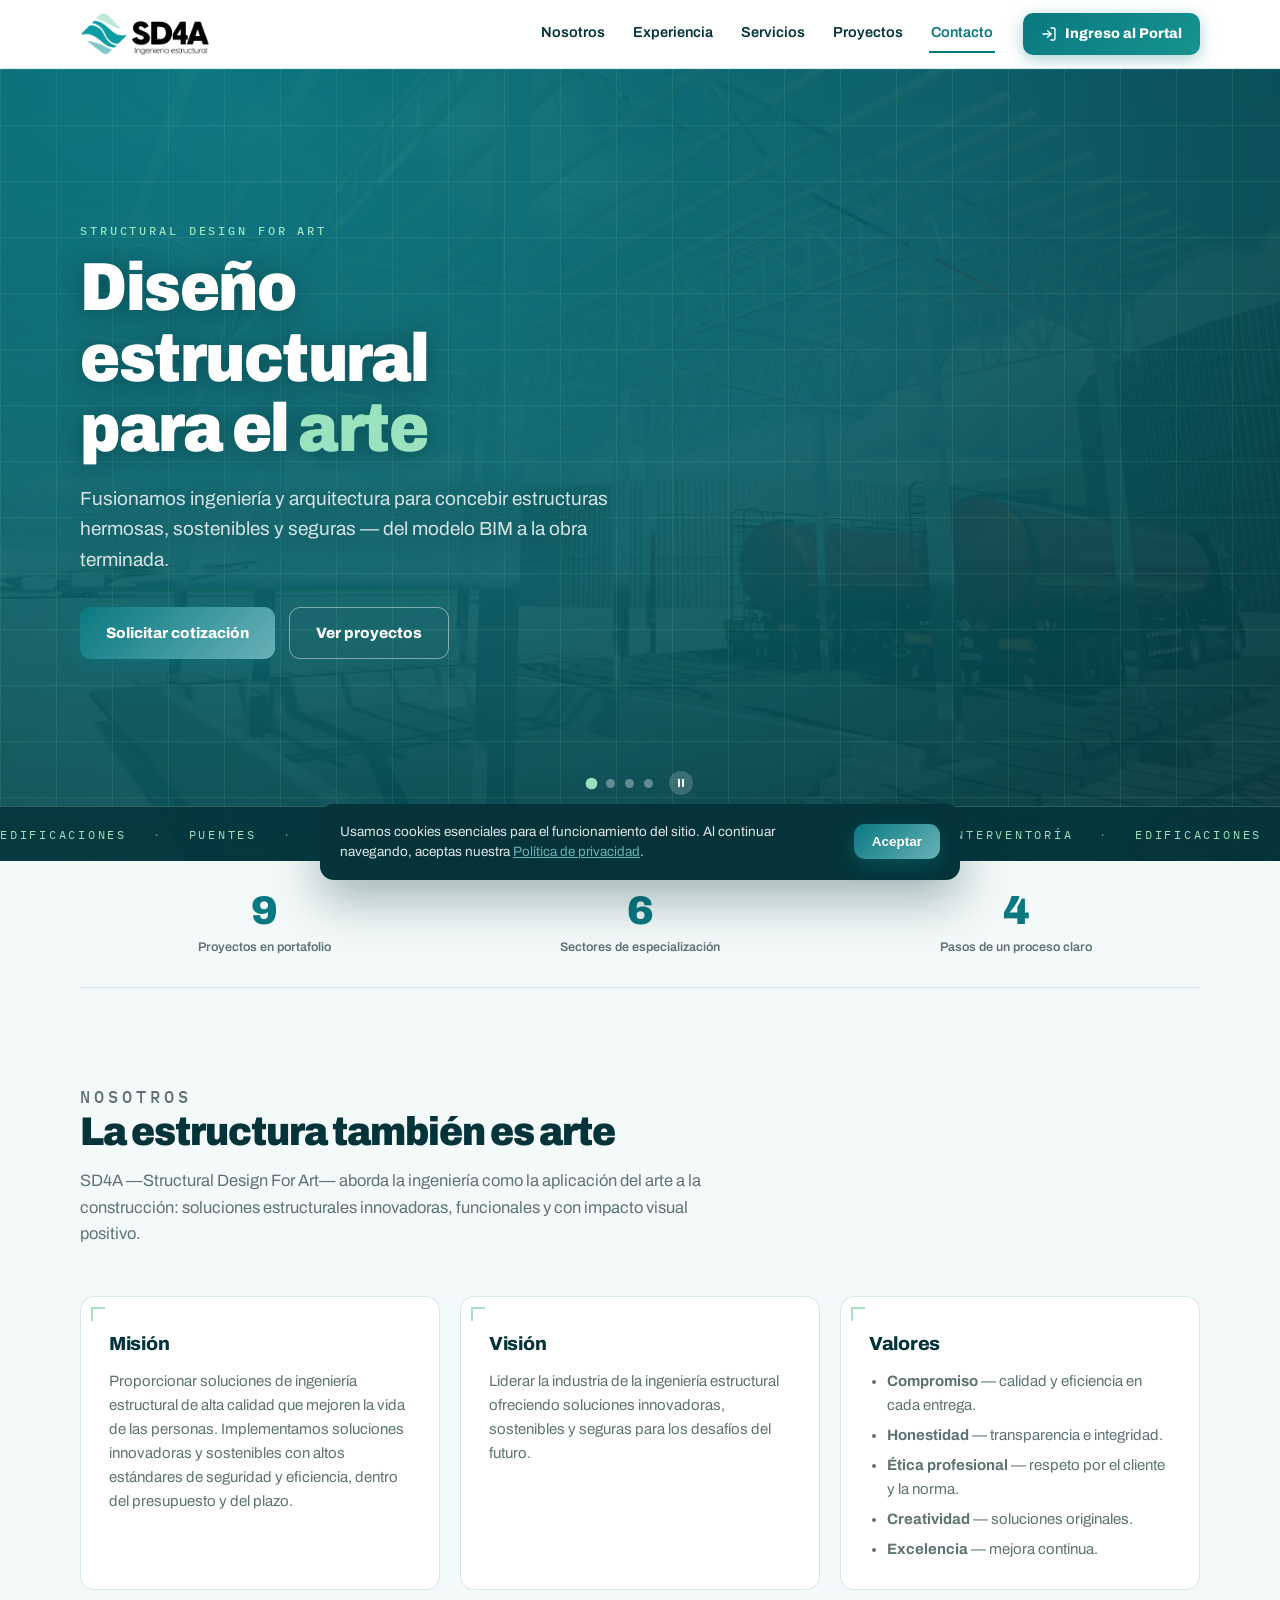
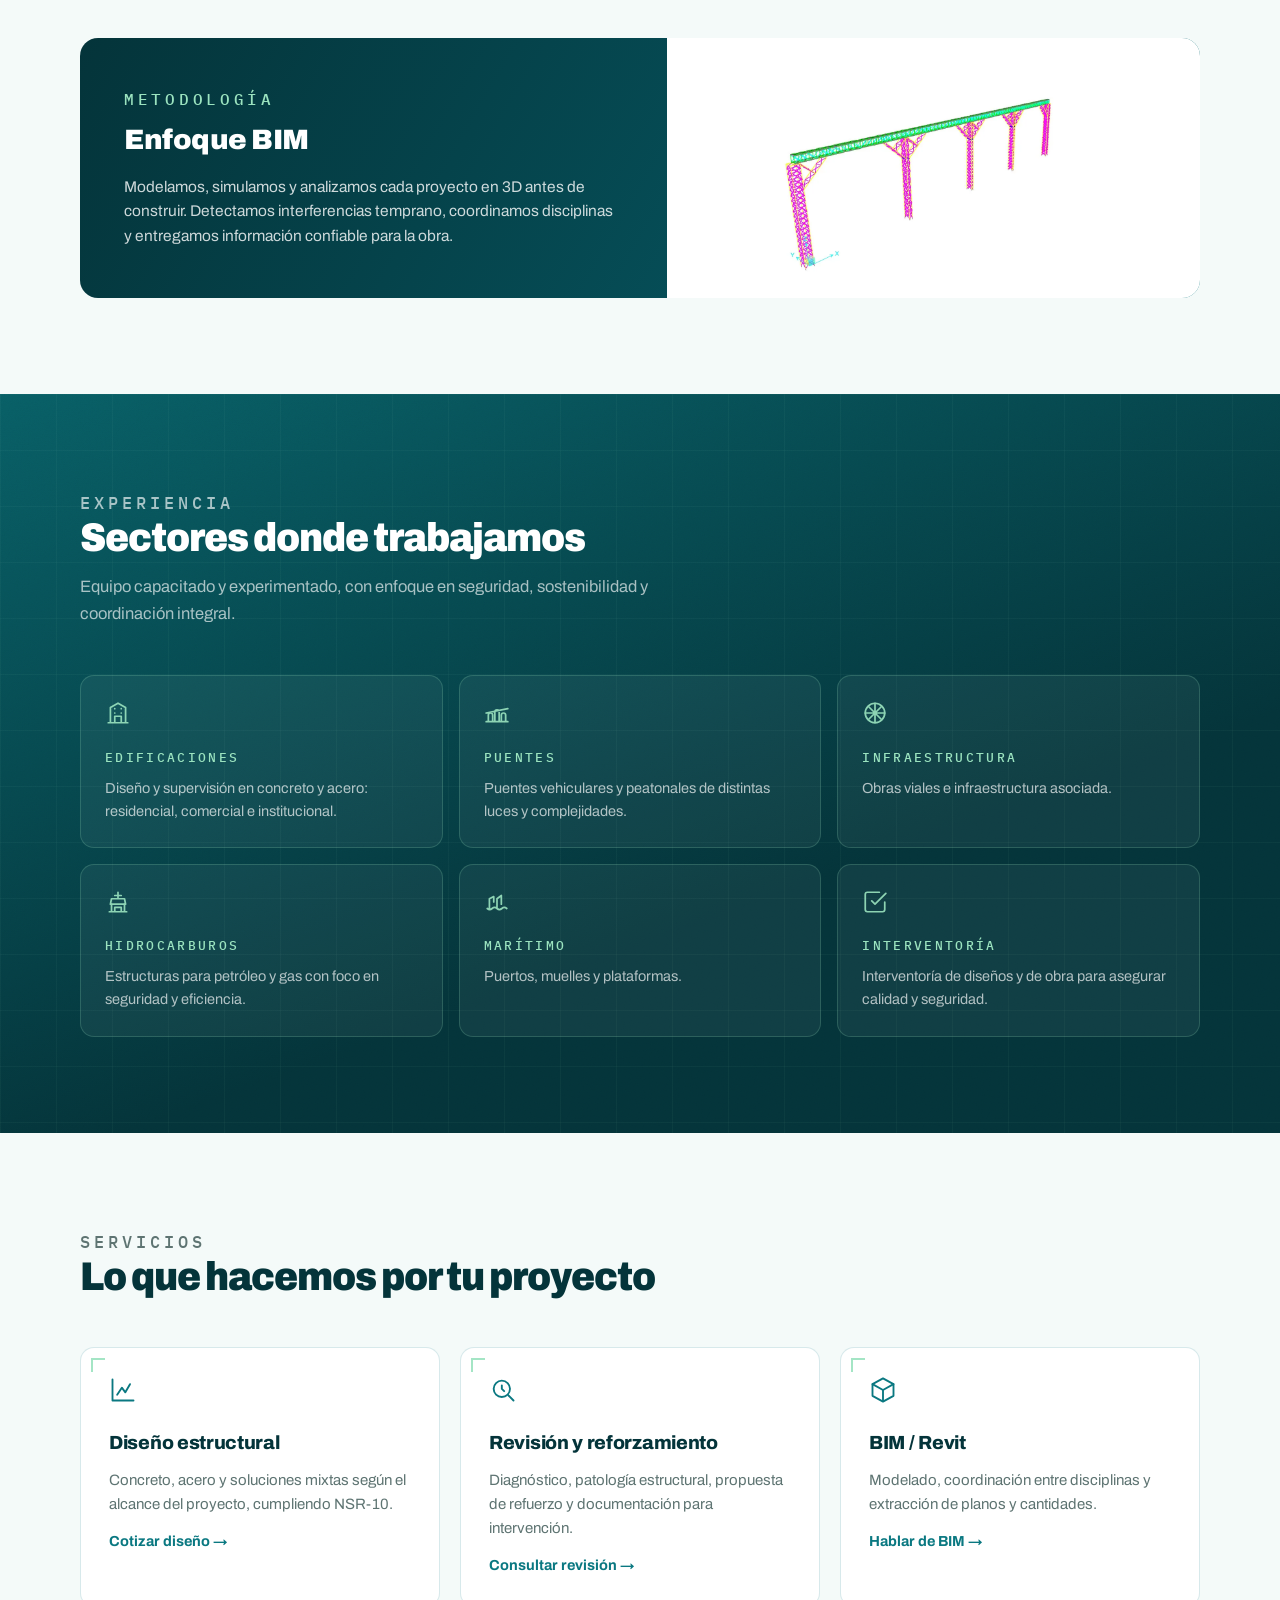
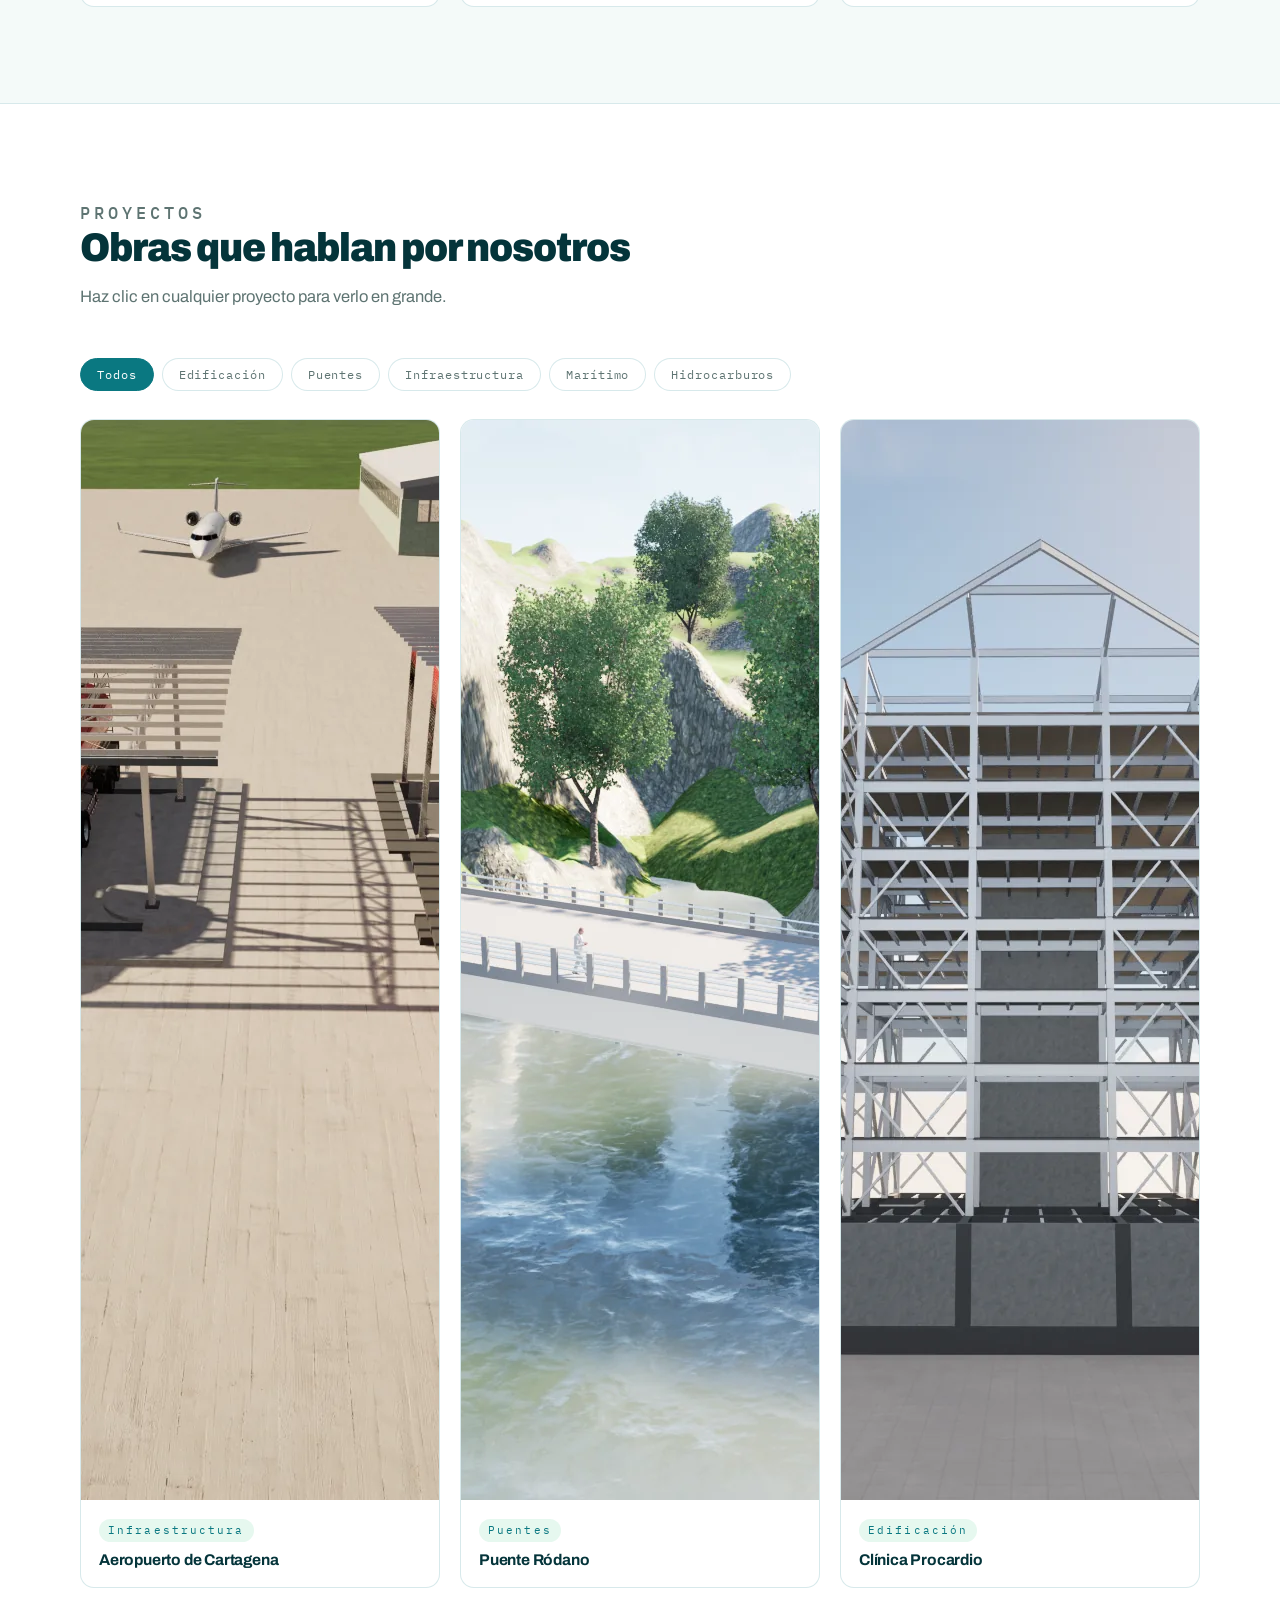
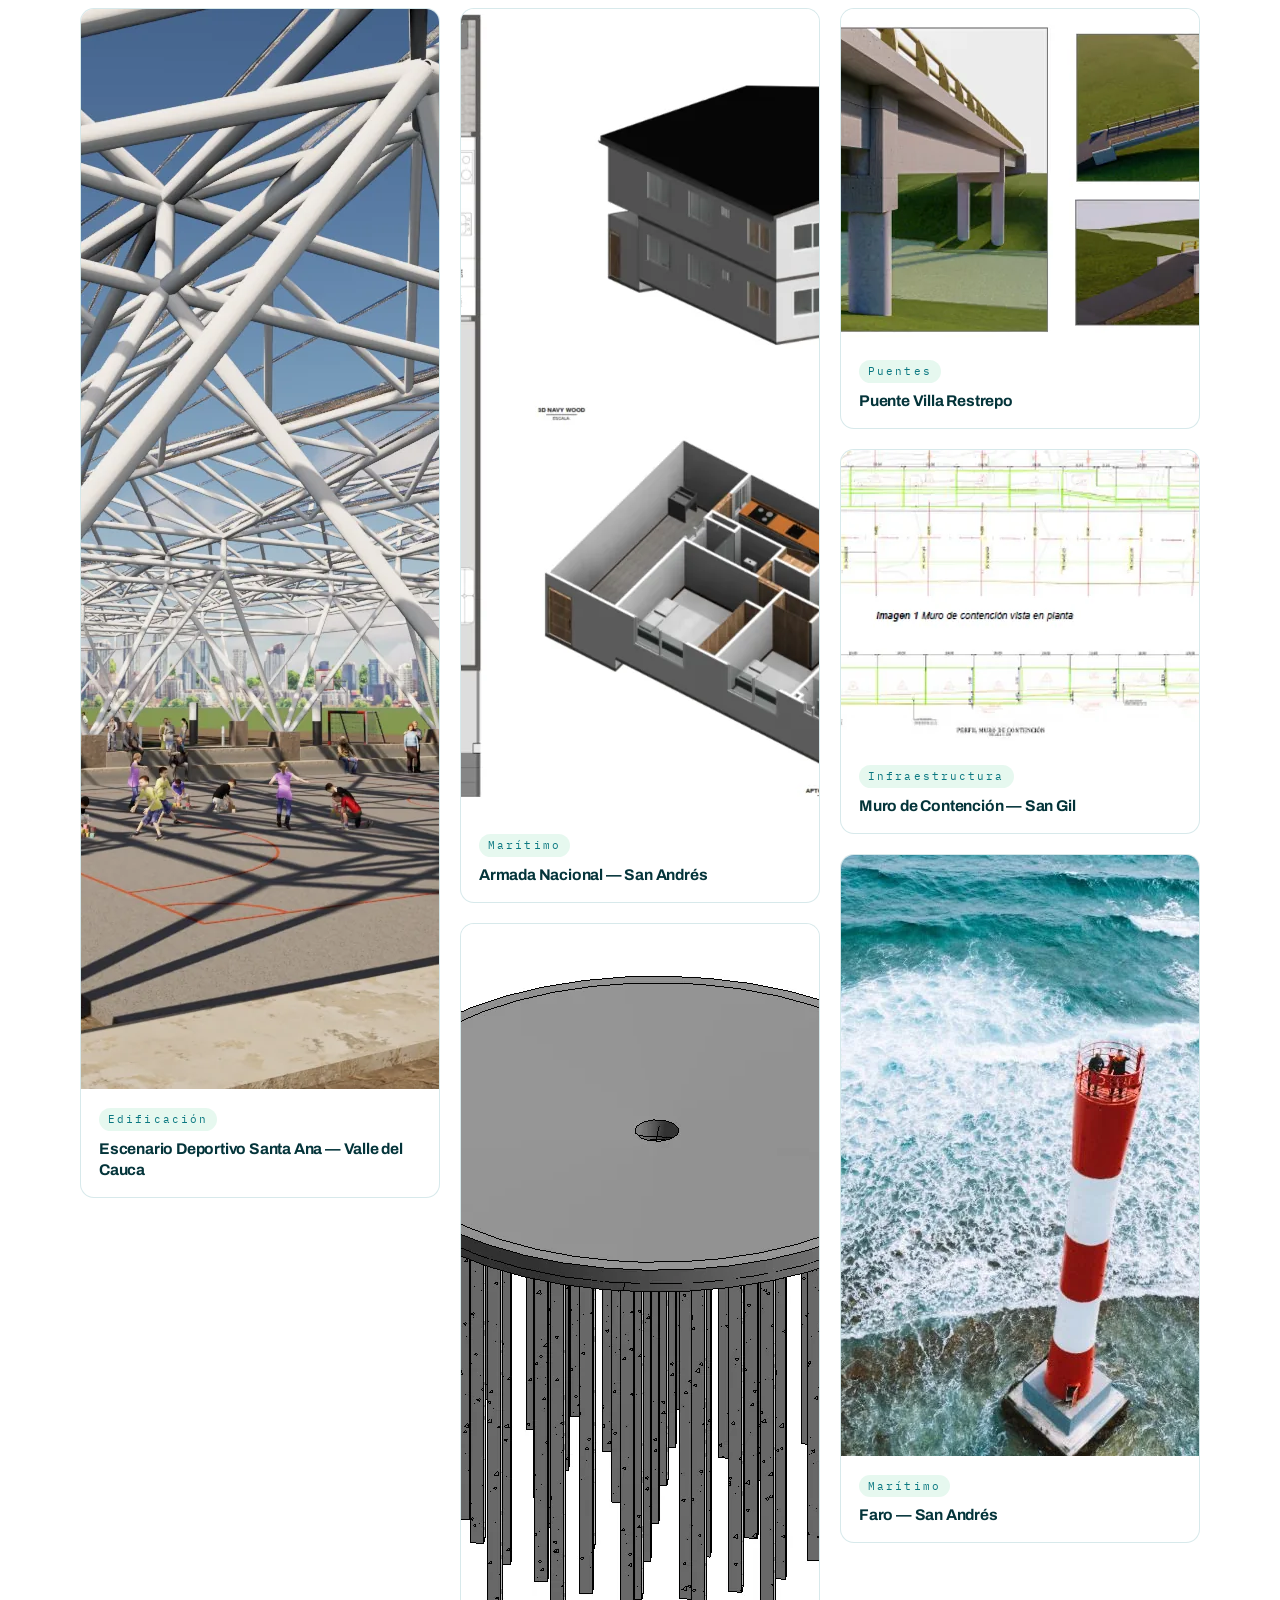
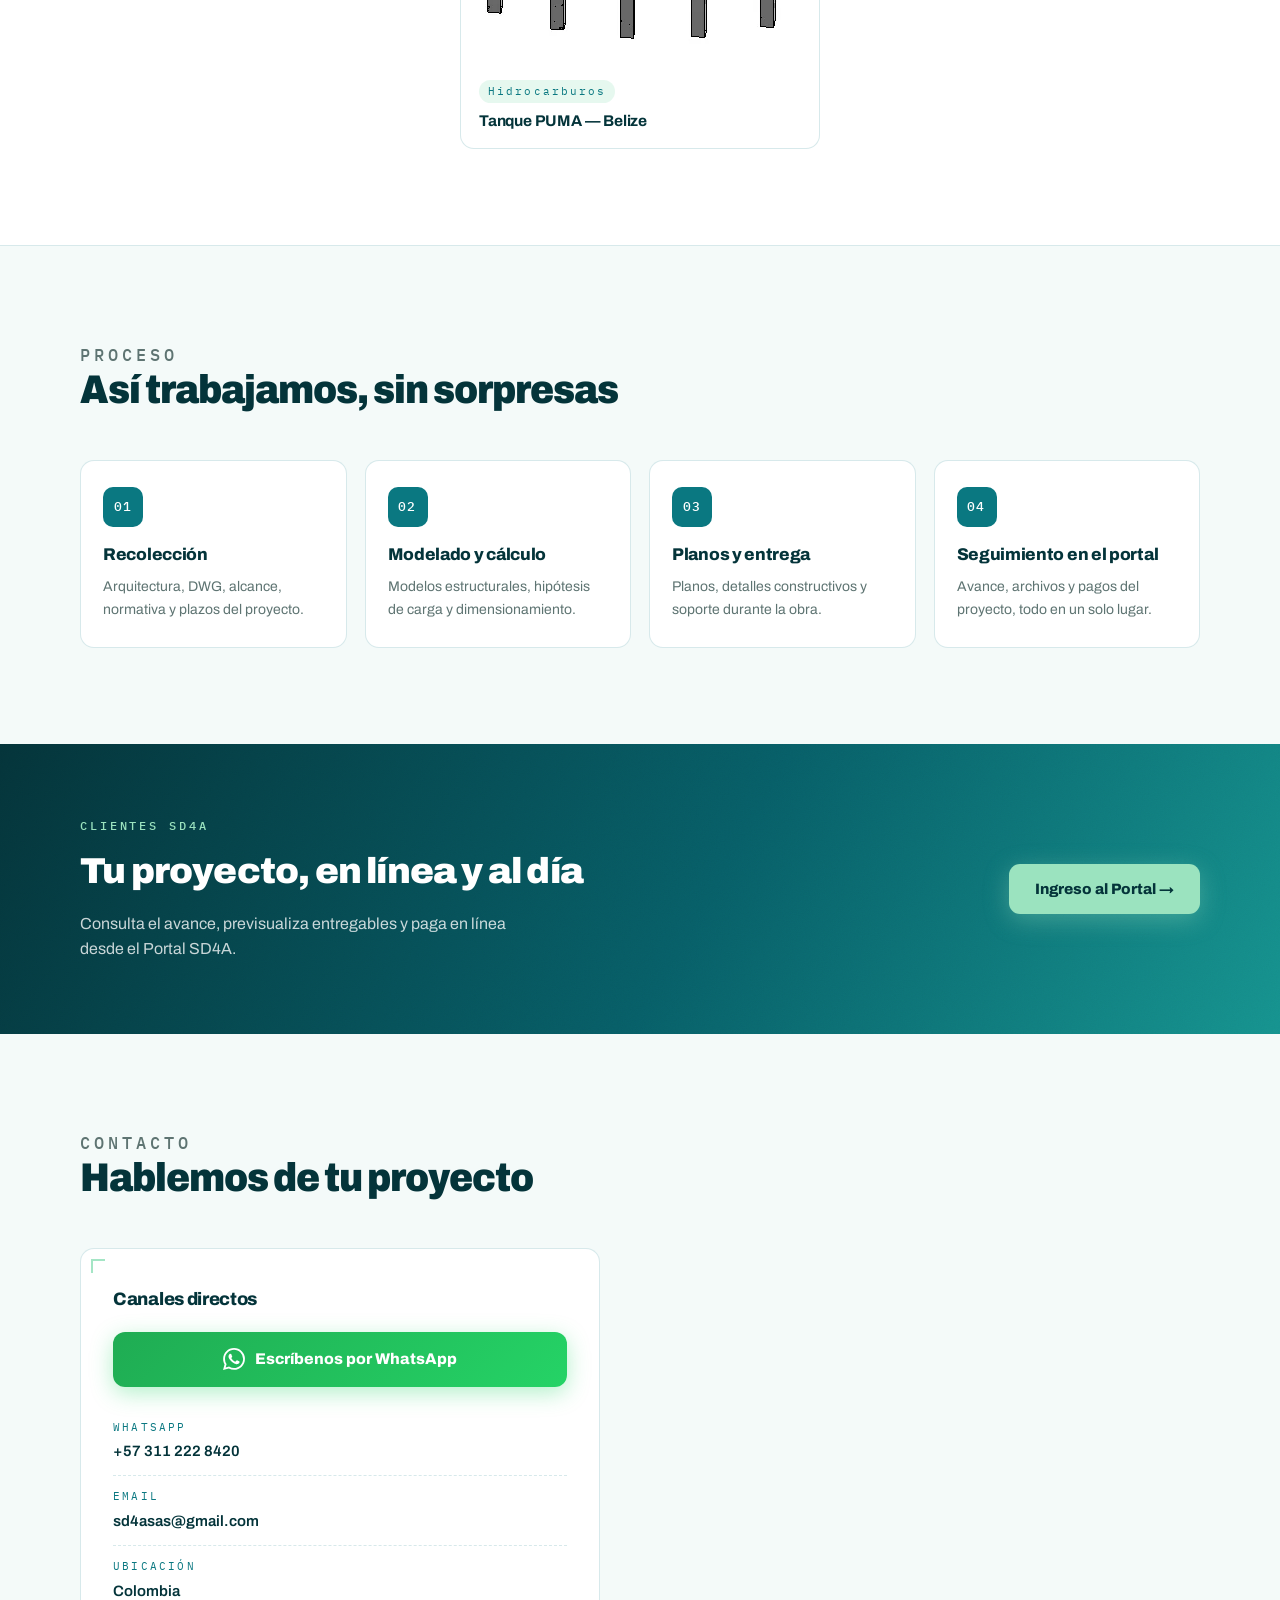
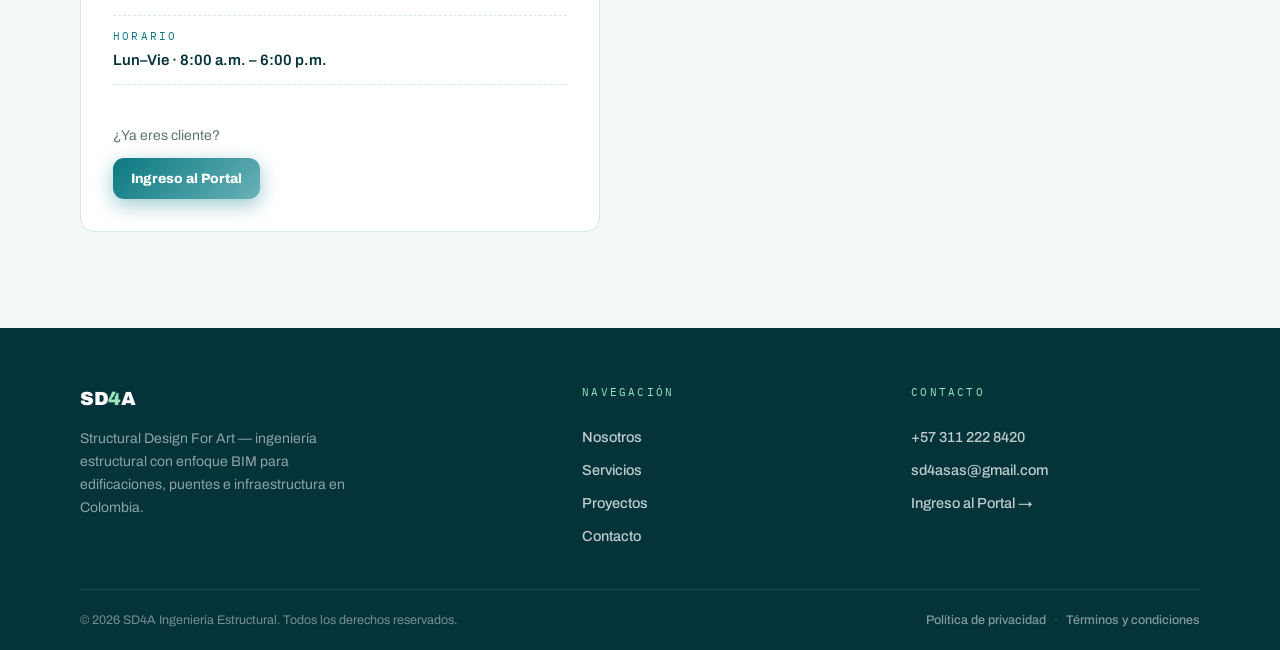
==== commit c9b5469b: "fix: aplica la auditoria de Web Interface Guidelines (accesibilidad, rendimiento y sin JS) Co-Author" ====
--- a/index.html
+++ b/index.html
@@ -2,6 +2,7 @@
 <html lang="es">
 <head>
   <meta charset="utf-8" />
+  <script>document.documentElement.className += " js";</script>
   <meta name="viewport" content="width=device-width, initial-scale=1" />
   <title>SD4A — Ingeniería Estructural | Structural Design For Art</title>
   <meta name="description" content="SD4A: diseño estructural para el arte de construir. Edificaciones, puentes, infraestructura, estructuras marítimas y BIM en Colombia." />
@@ -9,6 +10,9 @@
   <link rel="preconnect" href="https://fonts.googleapis.com" />
   <link rel="preconnect" href="https://fonts.gstatic.com" crossorigin />
   <link href="https://fonts.googleapis.com/css2?family=Archivo:wdth,wght@62..125,300..900&family=IBM+Plex+Mono:wght@400;500&display=swap" rel="stylesheet" />
+
+  <link rel="preconnect" href="https://cdnjs.cloudflare.com" crossorigin />
+  <link rel="preconnect" href="https://cdn.jsdelivr.net" crossorigin />
 
   <link rel="icon" type="image/png" sizes="32x32" href="./img/favicon-32.png" />
   <link rel="icon" type="image/png" sizes="16x16" href="./img/favicon-16.png" />
@@ -34,12 +38,13 @@
 </head>
 
 <body>
+  <a class="skip-link" href="#contenido">Saltar al contenido</a>
   <!-- ══════════ TOPBAR ══════════ -->
   <header class="topbar" id="topbar">
     <div class="scroll-ruler" id="scrollRuler" aria-hidden="true"></div>
     <div class="container topbar-inner">
       <a class="brand" href="#inicio" aria-label="SD4A — inicio">
-        <img class="brand-logo" src="./img/logo-sd4a.png" alt="SD4A Ingeniería Estructural" />
+        <img width="1250" height="424" class="brand-logo" src="./img/logo-sd4a.png" alt="SD4A Ingeniería Estructural" />
       </a>
 
       <nav class="nav" id="nav" aria-label="Navegación principal">
@@ -61,14 +66,14 @@
     </div>
   </header>
 
-  <main>
+  <main id="contenido">
     <!-- ══════════ HERO ══════════ -->
     <section id="inicio" class="hero">
       <div class="hero-slides" aria-hidden="true">
-        <img src="./img/aeropuerto cartagena 1.webp" class="slide active" alt="" />
-        <img src="./img/POLIDEPORTIVO3.webp" class="slide" alt="" />
-        <img src="./img/puente rodano 1.webp" class="slide" alt="" />
-        <img src="./img/ARMADA DE SAN ANDRES.webp" class="slide" alt="" />
+        <img width="1920" height="1080" src="./img/aeropuerto cartagena 1.webp" class="slide active" alt="" fetchpriority="high" decoding="async" />
+        <img width="1920" height="1080" src="./img/POLIDEPORTIVO3.webp" class="slide" alt="" loading="lazy" decoding="async" />
+        <img width="1920" height="1080" src="./img/puente rodano 1.webp" class="slide" alt="" loading="lazy" decoding="async" />
+        <img width="1011" height="806" src="./img/ARMADA DE SAN ANDRES.webp" class="slide" alt="" loading="lazy" decoding="async" />
       </div>
       <div class="hero-veil" aria-hidden="true"></div>
       <div class="hero-grid-lines" aria-hidden="true"></div>
@@ -86,7 +91,7 @@
         </div>
       </div>
 
-      <div class="hero-dots" id="heroDots" aria-hidden="true"></div>
+      <div class="hero-dots" id="heroDots" role="group" aria-label="Imágenes del encabezado"></div>
 
       <div class="hero-strip" aria-hidden="true">
         <div class="strip-track">
@@ -98,15 +103,15 @@
     <!-- ══════════ CIFRAS ══════════ -->
     <div class="stats-strip container">
       <div class="stat">
-        <span class="stat-num" data-count-source="#projectGrid .project">0</span>
+        <span class="stat-num" data-count-source="#projectGrid .project">9</span>
         <span class="stat-label">Proyectos en portafolio</span>
       </div>
       <div class="stat">
-        <span class="stat-num" data-count-source="#experiencia .sector">0</span>
+        <span class="stat-num" data-count-source="#experiencia .sector">6</span>
         <span class="stat-label">Sectores de especialización</span>
       </div>
       <div class="stat">
-        <span class="stat-num" data-count-source=".steps .step">0</span>
+        <span class="stat-num" data-count-source=".steps .step">4</span>
         <span class="stat-label">Pasos de un proceso claro</span>
       </div>
     </div>
@@ -162,7 +167,7 @@
               información confiable para la obra.
             </p>
           </div>
-          <img src="./img/MODELO DE ANÁLISIS PLATAFORMAS PROYECTO 10K.webp" alt="Modelo de análisis estructural BIM" />
+          <img width="1918" height="802" src="./img/MODELO DE ANÁLISIS PLATAFORMAS PROYECTO 10K.webp" alt="Modelo de análisis estructural BIM" />
         </div>
       </div>
     </section>
@@ -218,19 +223,19 @@
             <svg class="service-icon" viewBox="0 0 24 24" fill="none" stroke="currentColor" stroke-width="1.6" stroke-linecap="round" stroke-linejoin="round" aria-hidden="true"><path d="M3 3v18h18M7 16l4-6 3 4 4-7"/></svg>
             <h3>Diseño estructural</h3>
             <p>Concreto, acero y soluciones mixtas según el alcance del proyecto, cumpliendo NSR-10.</p>
-            <a class="link" href="#contacto">Cotizar →</a>
+            <a class="link" href="#contacto">Cotizar diseño →</a>
           </article>
           <article class="plan-card service reveal">
             <svg class="service-icon" viewBox="0 0 24 24" fill="none" stroke="currentColor" stroke-width="1.6" stroke-linecap="round" stroke-linejoin="round" aria-hidden="true"><circle cx="11" cy="11" r="7"/><path d="M21 21l-4.3-4.3M11 8v3l2 2"/></svg>
             <h3>Revisión y reforzamiento</h3>
             <p>Diagnóstico, patología estructural, propuesta de refuerzo y documentación para intervención.</p>
-            <a class="link" href="#contacto">Consultar →</a>
+            <a class="link" href="#contacto">Consultar revisión →</a>
           </article>
           <article class="plan-card service reveal">
             <svg class="service-icon" viewBox="0 0 24 24" fill="none" stroke="currentColor" stroke-width="1.6" stroke-linecap="round" stroke-linejoin="round" aria-hidden="true"><path d="M12 2l9 5v10l-9 5-9-5V7l9-5Z"/><path d="M3 7l9 5 9-5M12 12v9"/></svg>
             <h3>BIM / Revit</h3>
             <p>Modelado, coordinación entre disciplinas y extracción de planos y cantidades.</p>
-            <a class="link" href="#contacto">Hablar →</a>
+            <a class="link" href="#contacto">Hablar de BIM →</a>
           </article>
         </div>
       </div>
@@ -246,74 +251,74 @@
         </div>
 
         <div class="filter-bar reveal" id="filterBar" role="group" aria-label="Filtrar proyectos por categoría">
-          <button class="filter-btn active" data-filter="all">Todos</button>
-          <button class="filter-btn" data-filter="edificacion">Edificación</button>
-          <button class="filter-btn" data-filter="puentes">Puentes</button>
-          <button class="filter-btn" data-filter="infraestructura">Infraestructura</button>
-          <button class="filter-btn" data-filter="maritimo">Marítimo</button>
-          <button class="filter-btn" data-filter="hidrocarburos">Hidrocarburos</button>
+          <button type="button" class="filter-btn active" data-filter="all" aria-pressed="true">Todos</button>
+          <button type="button" class="filter-btn" data-filter="edificacion" aria-pressed="false">Edificación</button>
+          <button type="button" class="filter-btn" data-filter="puentes" aria-pressed="false">Puentes</button>
+          <button type="button" class="filter-btn" data-filter="infraestructura" aria-pressed="false">Infraestructura</button>
+          <button type="button" class="filter-btn" data-filter="maritimo" aria-pressed="false">Marítimo</button>
+          <button type="button" class="filter-btn" data-filter="hidrocarburos" aria-pressed="false">Hidrocarburos</button>
         </div>
 
         <div class="project-grid" id="projectGrid">
-          <figure class="project reveal" tabindex="0" data-cat="infraestructura">
-                        <div class="project-media">
-<img src="./img/aeropuerto cartagena 2.webp" alt="Aeropuerto de Cartagena" loading="lazy" />
+          <figure class="project reveal" tabindex="0" role="button" aria-label="Ver Aeropuerto de Cartagena en grande" data-cat="infraestructura">
+                        <div class="project-media">
+<img width="1920" height="1080" src="./img/aeropuerto cartagena 2.webp" alt="Aeropuerto de Cartagena" loading="lazy" />
             <span class="project-zoom-hint" aria-hidden="true"><svg viewBox="0 0 24 24" width="16" height="16" fill="none" stroke="currentColor" stroke-width="2" stroke-linecap="round" stroke-linejoin="round"><circle cx="11" cy="11" r="7"/><path d="M21 21l-4.3-4.3M11 8v6M8 11h6"/></svg></span>
             </div>
             <figcaption><span class="tag">Infraestructura</span><strong>Aeropuerto de Cartagena</strong></figcaption>
           </figure>
-          <figure class="project reveal" tabindex="0" data-cat="edificacion">
-                        <div class="project-media">
-<img src="./img/POLIDEPORTIVO 1.webp" alt="Escenario deportivo Santa Ana" loading="lazy" />
+          <figure class="project reveal" tabindex="0" role="button" aria-label="Ver Escenario Deportivo Santa Ana — Valle del Cauca en grande" data-cat="edificacion">
+                        <div class="project-media">
+<img width="1920" height="1080" src="./img/POLIDEPORTIVO 1.webp" alt="Escenario deportivo Santa Ana" loading="lazy" />
             <span class="project-zoom-hint" aria-hidden="true"><svg viewBox="0 0 24 24" width="16" height="16" fill="none" stroke="currentColor" stroke-width="2" stroke-linecap="round" stroke-linejoin="round"><circle cx="11" cy="11" r="7"/><path d="M21 21l-4.3-4.3M11 8v6M8 11h6"/></svg></span>
             </div>
             <figcaption><span class="tag">Edificación</span><strong>Escenario Deportivo Santa Ana — Valle del Cauca</strong></figcaption>
           </figure>
-          <figure class="project reveal" tabindex="0" data-cat="puentes">
-                        <div class="project-media">
-<img src="./img/puente rodano 2.webp" alt="Puente Ródano" loading="lazy" />
+          <figure class="project reveal" tabindex="0" role="button" aria-label="Ver Puente Ródano en grande" data-cat="puentes">
+                        <div class="project-media">
+<img width="1920" height="1080" src="./img/puente rodano 2.webp" alt="Puente Ródano" loading="lazy" />
             <span class="project-zoom-hint" aria-hidden="true"><svg viewBox="0 0 24 24" width="16" height="16" fill="none" stroke="currentColor" stroke-width="2" stroke-linecap="round" stroke-linejoin="round"><circle cx="11" cy="11" r="7"/><path d="M21 21l-4.3-4.3M11 8v6M8 11h6"/></svg></span>
             </div>
             <figcaption><span class="tag">Puentes</span><strong>Puente Ródano</strong></figcaption>
           </figure>
-          <figure class="project reveal" tabindex="0" data-cat="maritimo">
-                        <div class="project-media">
-<img src="./img/ARMADA DE SAN ANDRES.webp" alt="Estructura Armada de San Andrés" loading="lazy" />
+          <figure class="project reveal" tabindex="0" role="button" aria-label="Ver Armada Nacional — San Andrés en grande" data-cat="maritimo">
+                        <div class="project-media">
+<img width="1011" height="806" src="./img/ARMADA DE SAN ANDRES.webp" alt="Estructura Armada de San Andrés" loading="lazy" />
             <span class="project-zoom-hint" aria-hidden="true"><svg viewBox="0 0 24 24" width="16" height="16" fill="none" stroke="currentColor" stroke-width="2" stroke-linecap="round" stroke-linejoin="round"><circle cx="11" cy="11" r="7"/><path d="M21 21l-4.3-4.3M11 8v6M8 11h6"/></svg></span>
             </div>
             <figcaption><span class="tag">Marítimo</span><strong>Armada Nacional — San Andrés</strong></figcaption>
           </figure>
-          <figure class="project reveal" tabindex="0" data-cat="hidrocarburos">
-                        <div class="project-media">
-<img src="./img/TANQUE PUMA BELIZE.webp" alt="Tanque Puma Belize" loading="lazy" />
+          <figure class="project reveal" tabindex="0" role="button" aria-label="Ver Tanque PUMA — Belize en grande" data-cat="hidrocarburos">
+                        <div class="project-media">
+<img width="814" height="737" src="./img/TANQUE PUMA BELIZE.webp" alt="Tanque Puma Belize" loading="lazy" />
             <span class="project-zoom-hint" aria-hidden="true"><svg viewBox="0 0 24 24" width="16" height="16" fill="none" stroke="currentColor" stroke-width="2" stroke-linecap="round" stroke-linejoin="round"><circle cx="11" cy="11" r="7"/><path d="M21 21l-4.3-4.3M11 8v6M8 11h6"/></svg></span>
             </div>
             <figcaption><span class="tag">Hidrocarburos</span><strong>Tanque PUMA — Belize</strong></figcaption>
           </figure>
-          <figure class="project reveal" tabindex="0" data-cat="edificacion">
-                        <div class="project-media">
-<img src="./img/clinica procardio 1.webp" alt="Clínica Procardio" loading="lazy" />
+          <figure class="project reveal" tabindex="0" role="button" aria-label="Ver Clínica Procardio en grande" data-cat="edificacion">
+                        <div class="project-media">
+<img width="1920" height="1080" src="./img/clinica procardio 1.webp" alt="Clínica Procardio" loading="lazy" />
             <span class="project-zoom-hint" aria-hidden="true"><svg viewBox="0 0 24 24" width="16" height="16" fill="none" stroke="currentColor" stroke-width="2" stroke-linecap="round" stroke-linejoin="round"><circle cx="11" cy="11" r="7"/><path d="M21 21l-4.3-4.3M11 8v6M8 11h6"/></svg></span>
             </div>
             <figcaption><span class="tag">Edificación</span><strong>Clínica Procardio</strong></figcaption>
           </figure>
-          <figure class="project reveal" tabindex="0" data-cat="puentes">
-                        <div class="project-media">
-<img src="./img/PUENTE VILLA RESTREPO.webp" alt="Puente Villa Restrepo" loading="lazy" />
+          <figure class="project reveal" tabindex="0" role="button" aria-label="Ver Puente Villa Restrepo en grande" data-cat="puentes">
+                        <div class="project-media">
+<img width="875" height="332" src="./img/PUENTE VILLA RESTREPO.webp" alt="Puente Villa Restrepo" loading="lazy" />
             <span class="project-zoom-hint" aria-hidden="true"><svg viewBox="0 0 24 24" width="16" height="16" fill="none" stroke="currentColor" stroke-width="2" stroke-linecap="round" stroke-linejoin="round"><circle cx="11" cy="11" r="7"/><path d="M21 21l-4.3-4.3M11 8v6M8 11h6"/></svg></span>
             </div>
             <figcaption><span class="tag">Puentes</span><strong>Puente Villa Restrepo</strong></figcaption>
           </figure>
-          <figure class="project reveal" tabindex="0" data-cat="infraestructura">
-                        <div class="project-media">
-<img src="./img/MURO DE CONTENCION SAN GIL.webp" alt="Muro de contención San Gil" loading="lazy" />
+          <figure class="project reveal" tabindex="0" role="button" aria-label="Ver Muro de Contención — San Gil en grande" data-cat="infraestructura">
+                        <div class="project-media">
+<img width="458" height="296" src="./img/MURO DE CONTENCION SAN GIL.webp" alt="Muro de contención San Gil" loading="lazy" />
             <span class="project-zoom-hint" aria-hidden="true"><svg viewBox="0 0 24 24" width="16" height="16" fill="none" stroke="currentColor" stroke-width="2" stroke-linecap="round" stroke-linejoin="round"><circle cx="11" cy="11" r="7"/><path d="M21 21l-4.3-4.3M11 8v6M8 11h6"/></svg></span>
             </div>
             <figcaption><span class="tag">Infraestructura</span><strong>Muro de Contención — San Gil</strong></figcaption>
           </figure>
-          <figure class="project reveal" tabindex="0" data-cat="maritimo">
-                        <div class="project-media">
-<img src="./img/FARO SAN ANDRES.webp" alt="Faro San Andrés" loading="lazy" />
+          <figure class="project reveal" tabindex="0" role="button" aria-label="Ver Faro — San Andrés en grande" data-cat="maritimo">
+                        <div class="project-media">
+<img width="828" height="601" src="./img/FARO SAN ANDRES.webp" alt="Faro San Andrés" loading="lazy" />
             <span class="project-zoom-hint" aria-hidden="true"><svg viewBox="0 0 24 24" width="16" height="16" fill="none" stroke="currentColor" stroke-width="2" stroke-linecap="round" stroke-linejoin="round"><circle cx="11" cy="11" r="7"/><path d="M21 21l-4.3-4.3M11 8v6M8 11h6"/></svg></span>
             </div>
             <figcaption><span class="tag">Marítimo</span><strong>Faro — San Andrés</strong></figcaption>
@@ -384,10 +389,10 @@
               Escríbenos por WhatsApp
             </a>
 
-            <div class="info-row"><span class="info-label">WhatsApp</span><a href="https://wa.me/573112228420" target="_blank" rel="noopener noreferrer">+57 311 222 8420</a></div>
+            <div class="info-row"><span class="info-label">WhatsApp</span><a href="https://wa.me/573112228420" target="_blank" rel="noopener noreferrer">+57&nbsp;311&nbsp;222&nbsp;8420</a></div>
             <div class="info-row"><span class="info-label">Email</span><a href="mailto:sd4asas@gmail.com">sd4asas@gmail.com</a></div>
             <div class="info-row"><span class="info-label">Ubicación</span><span>Colombia</span></div>
-            <div class="info-row"><span class="info-label">Horario</span><span>Lun–Vie · 8:00 a.m. – 6:00 p.m.</span></div>
+            <div class="info-row"><span class="info-label">Horario</span><span>Lun–Vie · 8:00&nbsp;a.m. – 6:00&nbsp;p.m.</span></div>
 
             <div class="portal-note">
               <p>¿Ya eres cliente?</p>
@@ -403,7 +408,7 @@
   <footer class="footer">
     <div class="container footer-grid">
       <div class="footer-brand">
-        <span class="brand-text small">SD<em>4</em>A</span>
+        <span class="brand-text small" translate="no">SD<em>4</em>A</span>
         <p>Structural Design For Art — ingeniería estructural con enfoque BIM para edificaciones, puentes e infraestructura en Colombia.</p>
       </div>
 
@@ -417,7 +422,7 @@
 
       <div class="footer-links">
         <p class="footer-col-title">Contacto</p>
-        <a href="https://wa.me/573112228420" target="_blank" rel="noopener noreferrer">+57 311 222 8420</a>
+        <a href="https://wa.me/573112228420" target="_blank" rel="noopener noreferrer">+57&nbsp;311&nbsp;222&nbsp;8420</a>
         <a href="mailto:sd4asas@gmail.com">sd4asas@gmail.com</a>
         <a href="https://pagos-sd-4-a.vercel.app/login">Ingreso al Portal →</a>
       </div>
@@ -434,7 +439,7 @@
   </footer>
 
   <!-- ══════════ LIGHTBOX ══════════ -->
-  <div class="lightbox" id="lightbox" role="dialog" aria-modal="true" aria-label="Vista de proyecto" hidden>
+  <div class="lightbox" id="lightbox" role="dialog" aria-modal="true" aria-label="Vista de proyecto" hidden data-lenis-prevent>
     <button class="lb-close" id="lbClose" aria-label="Cerrar">×</button>
     <button class="lb-prev" id="lbPrev" aria-label="Anterior">‹</button>
     <figure class="lb-figure">
@@ -450,7 +455,7 @@
   </button>
 
   <!-- ══════════ AVISO DE COOKIES ══════════ -->
-  <div class="cookie-banner" id="cookieBanner" role="dialog" aria-live="polite" aria-label="Aviso de cookies" hidden>
+  <div class="cookie-banner" id="cookieBanner" role="region" aria-label="Aviso de cookies" hidden>
     <p>
       Usamos cookies esenciales para el funcionamiento del sitio. Al continuar navegando, aceptas nuestra
       <a href="./privacidad.html">Política de privacidad</a>.
@@ -458,6 +463,10 @@
     <button class="btn btn-solid btn-small" id="cookieAccept">Aceptar</button>
   </div>
 
-  <script src="./js/main.js"></script>
+  <script defer src="./js/main.js"></script>
+  <script defer src="https://cdnjs.cloudflare.com/ajax/libs/gsap/3.12.5/gsap.min.js"></script>
+  <script defer src="https://cdnjs.cloudflare.com/ajax/libs/gsap/3.12.5/ScrollTrigger.min.js"></script>
+  <script defer src="https://cdn.jsdelivr.net/npm/lenis@1.1.13/dist/lenis.min.js"></script>
+  <script defer src="./js/fx.js"></script>
 </body>
 </html>
--- a/css/style.css
+++ b/css/style.css
@@ -24,7 +24,7 @@
 
 /* ── Reset ── */
 *, *::before, *::after { box-sizing: border-box; }
-html { scroll-behavior: smooth; }
+html { scroll-behavior: smooth; scroll-padding-top: 76px; scroll-padding-bottom: 96px; }
 body {
   margin: 0;
   font-family: var(--font-body);
@@ -36,6 +36,19 @@
 }
 img { max-width: 100%; display: block; }
 a { color: var(--teal); text-decoration: none; }
+a, button { touch-action: manipulation; -webkit-tap-highlight-color: rgba(10, 120, 129, 0.18); }
+h1, h2, h3 { text-wrap: balance; }
+
+.skip-link {
+  position: absolute; left: 12px; top: -60px; z-index: 200;
+  background: var(--ink); color: var(--white);
+  padding: 10px 16px; border-radius: 8px; font-weight: 700;
+  transition: top 0.2s ease;
+}
+.skip-link:focus { top: 12px; }
+
+/* Anclas: el header fijo no debe tapar los títulos */
+section[id] { scroll-margin-top: 76px; }
 
 /* Foco visible accesible en toda la página */
 a:focus-visible, button:focus-visible, input:focus-visible, textarea:focus-visible {
@@ -197,13 +210,27 @@
   bottom: 66px; left: 50%; transform: translateX(-50%);
   display: flex; gap: 10px;
 }
+.hero-dots { align-items: center; }
 .hero-dots button {
+  position: relative;
   width: 9px; height: 9px; border-radius: 50%;
   border: none; cursor: pointer; padding: 0;
   background: rgba(255, 255, 255, 0.35);
   transition: background 0.25s, transform 0.25s;
 }
+.hero-dots button::before { content: ""; position: absolute; inset: -9px; }
 .hero-dots button.active { background: var(--mint); transform: scale(1.3); }
+.hero-dots .hero-pause {
+  width: 24px; height: 24px; margin-left: 6px;
+  display: inline-flex; align-items: center; justify-content: center;
+  background: rgba(255, 255, 255, 0.18); color: var(--white);
+}
+.hero-dots .hero-pause::before { inset: -6px; }
+.hero-dots .hero-pause:hover { background: var(--teal); }
+
+/* Pausa: detiene el cambio de imágenes y las animaciones decorativas del hero */
+.hero.is-paused .strip-track,
+.hero.is-paused .slide.active { animation-play-state: paused; }
 
 /* Cinta de sectores */
 .hero-strip {
@@ -447,6 +474,7 @@
   background: rgba(4, 52, 58, 0.94);
   display: flex; align-items: center; justify-content: center;
   padding: 24px;
+  overscroll-behavior: contain;
   opacity: 0; transition: opacity 0.25s ease;
 }
 .lightbox.open { opacity: 1; }
@@ -607,16 +635,16 @@
 .footer-legal span { color: rgba(255, 255, 255, 0.25); font-size: 12px; }
 
 /* ═══════════ REVEAL (con cascada opcional) ═══════════ */
-.reveal {
+.js .reveal {
   opacity: 0; transform: translateY(22px);
   transition: opacity 0.65s ease, transform 0.65s ease;
   transition-delay: calc(var(--stagger, 0) * 70ms);
 }
-.reveal.in { opacity: 1; transform: none; }
+.js .reveal.in { opacity: 1; transform: none; }
 
 @media (prefers-reduced-motion: reduce) {
   html { scroll-behavior: auto; }
-  .reveal { opacity: 1; transform: none; transition: none; }
+  .js .reveal { opacity: 1; transform: none; transition: none; }
   .hero-slides .slide { transition: none; animation: none !important; }
   .strip-track { animation: none; }
   .hero-slides, .hero-veil { transform: none !important; }
@@ -633,6 +661,7 @@
 .stat { text-align: center; padding: 0 12px; }
 .stat-num {
   display: block;
+  font-variant-numeric: tabular-nums;
   font-family: var(--font-display);
   font-weight: 900;
   font-size: clamp(28px, 4vw, 40px);
@@ -695,7 +724,7 @@
 
 /* ═══════════ VOLVER ARRIBA ═══════════ */
 .back-to-top {
-  position: fixed; right: 24px; bottom: 24px; z-index: 40;
+  position: fixed; right: 24px; bottom: calc(24px + env(safe-area-inset-bottom)); z-index: 40;
   width: 48px; height: 48px; border-radius: 50%;
   border: none; cursor: pointer;
   background: linear-gradient(135deg, var(--teal), var(--cyan));
@@ -712,7 +741,7 @@
 
 /* ═══════════ AVISO DE COOKIES ═══════════ */
 .cookie-banner {
-  position: fixed; left: 20px; right: 20px; bottom: 20px; z-index: 60;
+  position: fixed; left: 20px; right: 20px; bottom: calc(20px + env(safe-area-inset-bottom)); z-index: 60;
   max-width: 640px; margin: 0 auto;
   background: var(--ink, #04343A); color: var(--white, #fff);
   border-radius: 14px; padding: 18px 20px;
@@ -760,3 +789,24 @@
   .stats-strip { padding: 22px 0; }
   .back-to-top { width: 44px; height: 44px; right: 16px; bottom: 16px; }
 }
+
+/* ── Capa de movimiento (js/fx.js) ── */
+html.lenis, html.lenis body { height: auto; }
+html.lenis { scroll-behavior: auto !important; }
+html.fx { scroll-behavior: auto; }
+#scrollbar { position: fixed; top: 0; left: 0; width: 100%; height: 3px; z-index: 100; transform: scaleX(0); transform-origin: 0 50%; background: linear-gradient(90deg, var(--teal), var(--mint)); pointer-events: none; }
+.w { display: inline-block; overflow: hidden; vertical-align: top; padding-bottom: .12em; margin-bottom: -.12em; }
+.wi { display: inline-block; will-change: transform; }
+.fx .plan-card, .fx .sector, .fx .step { transform-style: preserve-3d; position: relative; }
+.fx .plan-card:hover, .fx .step:hover, .fx .sector:hover { transform: none; }
+.fx .plan-card::after, .fx .step::after {
+  content: ""; position: absolute; inset: 0; border-radius: inherit; pointer-events: none; opacity: 0; transition: opacity .3s;
+  background: radial-gradient(260px circle at var(--mx, 50%) var(--my, 50%), rgba(155, 227, 191, .35), transparent 70%);
+}
+.fx .plan-card:hover::after, .fx .step:hover::after { opacity: 1; }
+.fx .project-media { overflow: hidden; }
+
+/* Modo de alto contraste: el foco de las tarjetas no depende de sombras */
+@media (forced-colors: active) {
+  .project:focus-visible { outline: 3px solid Highlight; }
+}
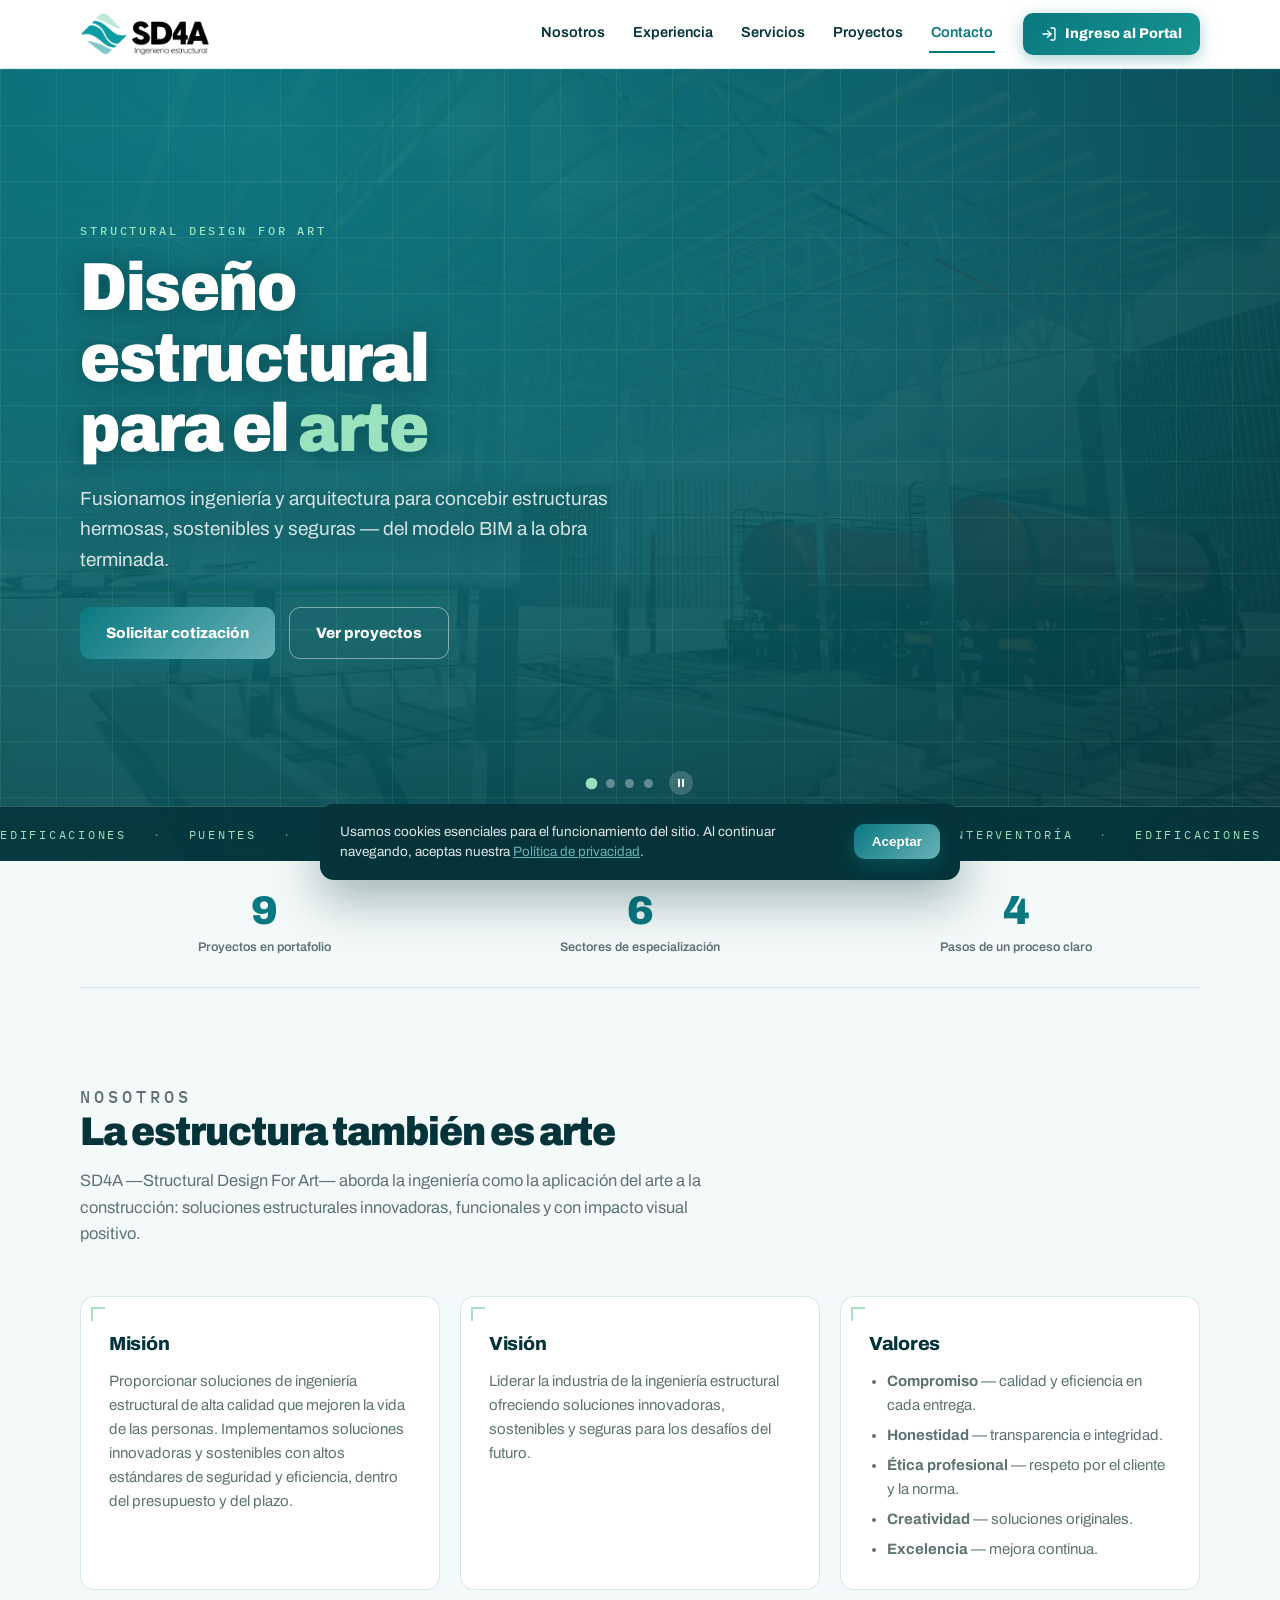
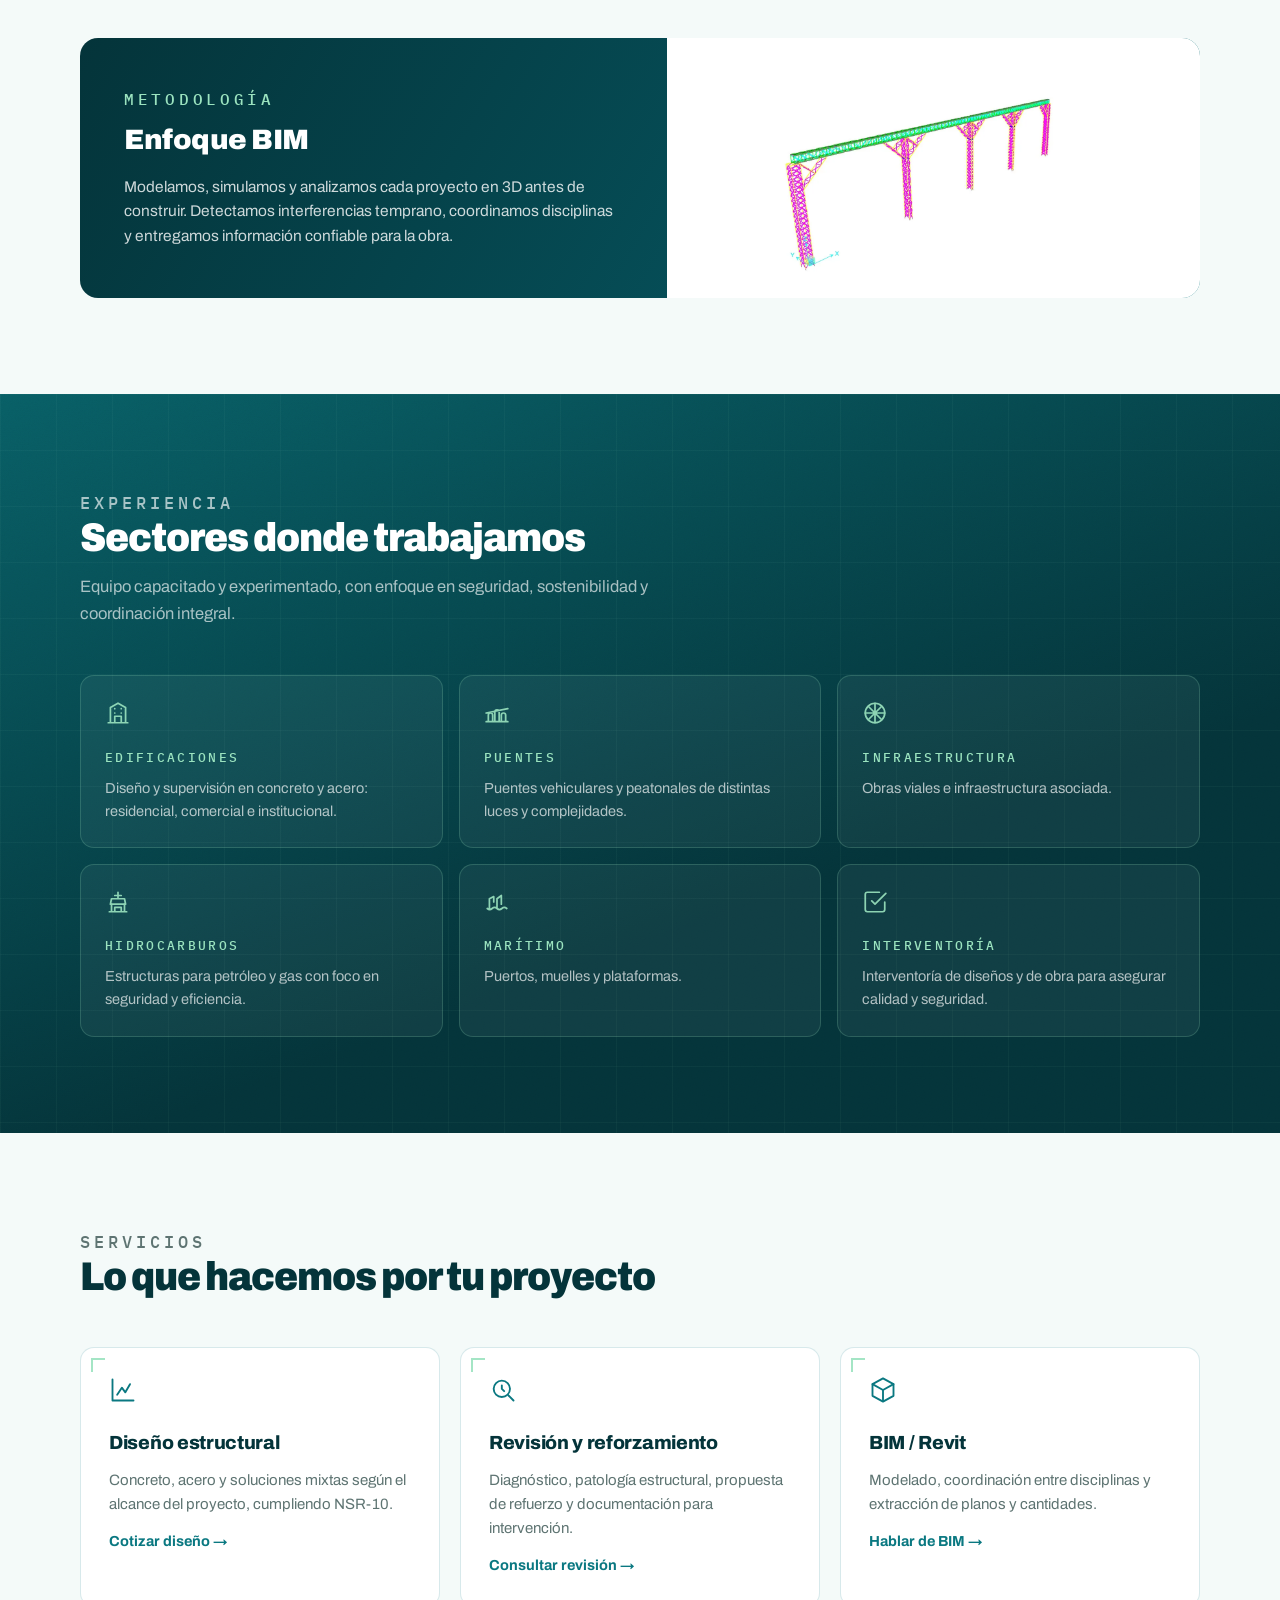
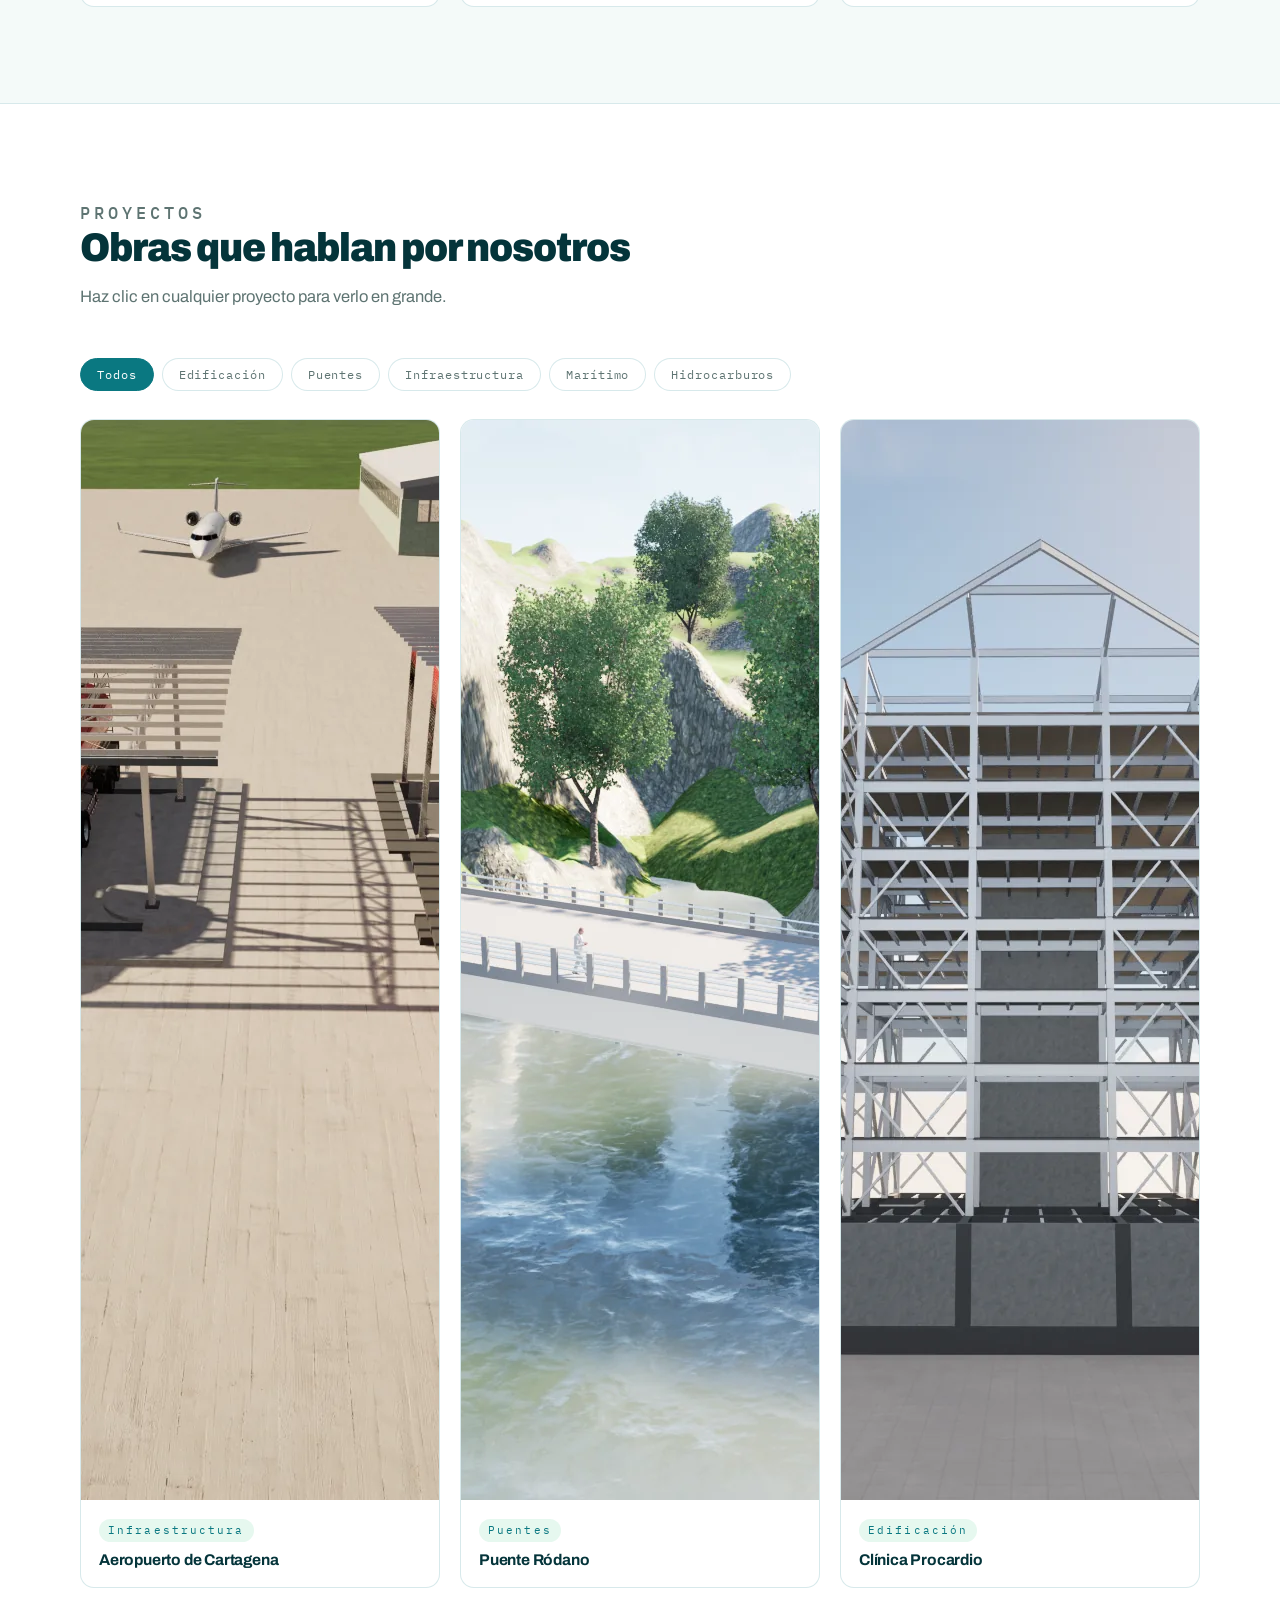
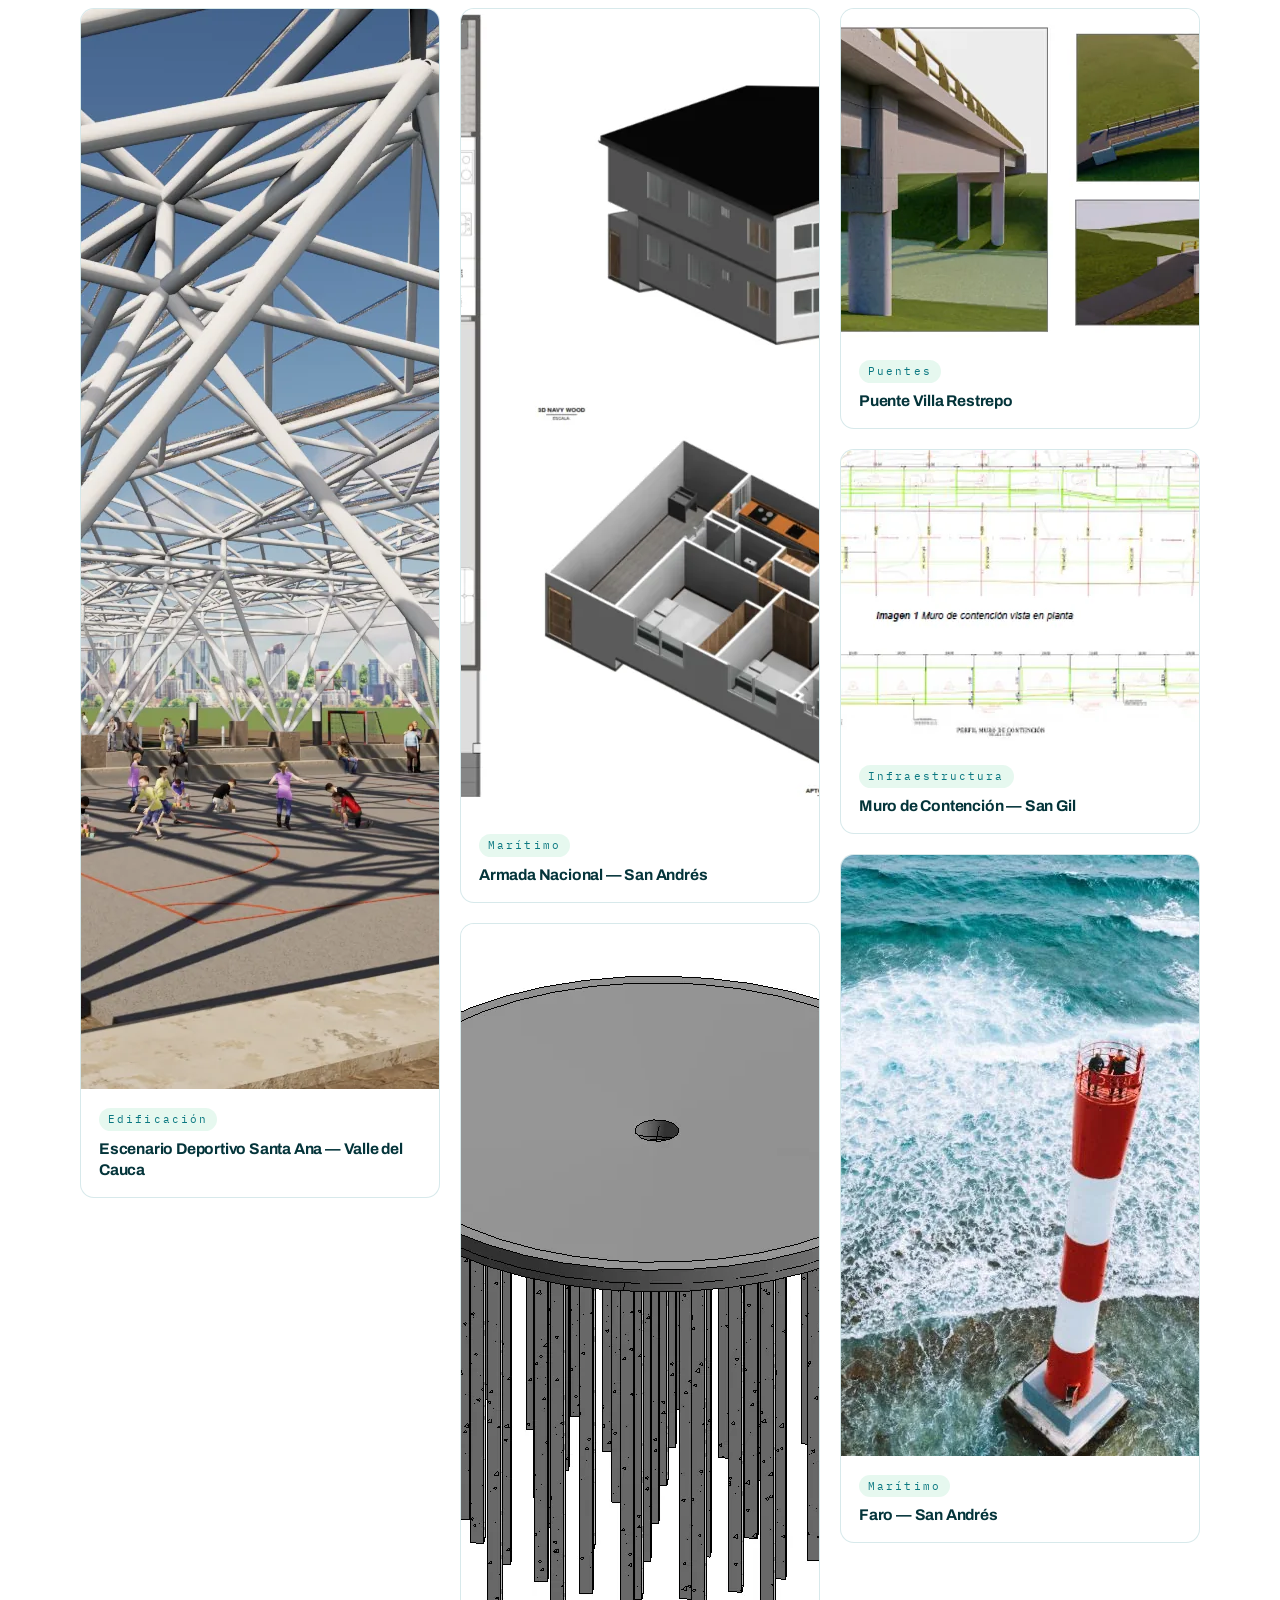
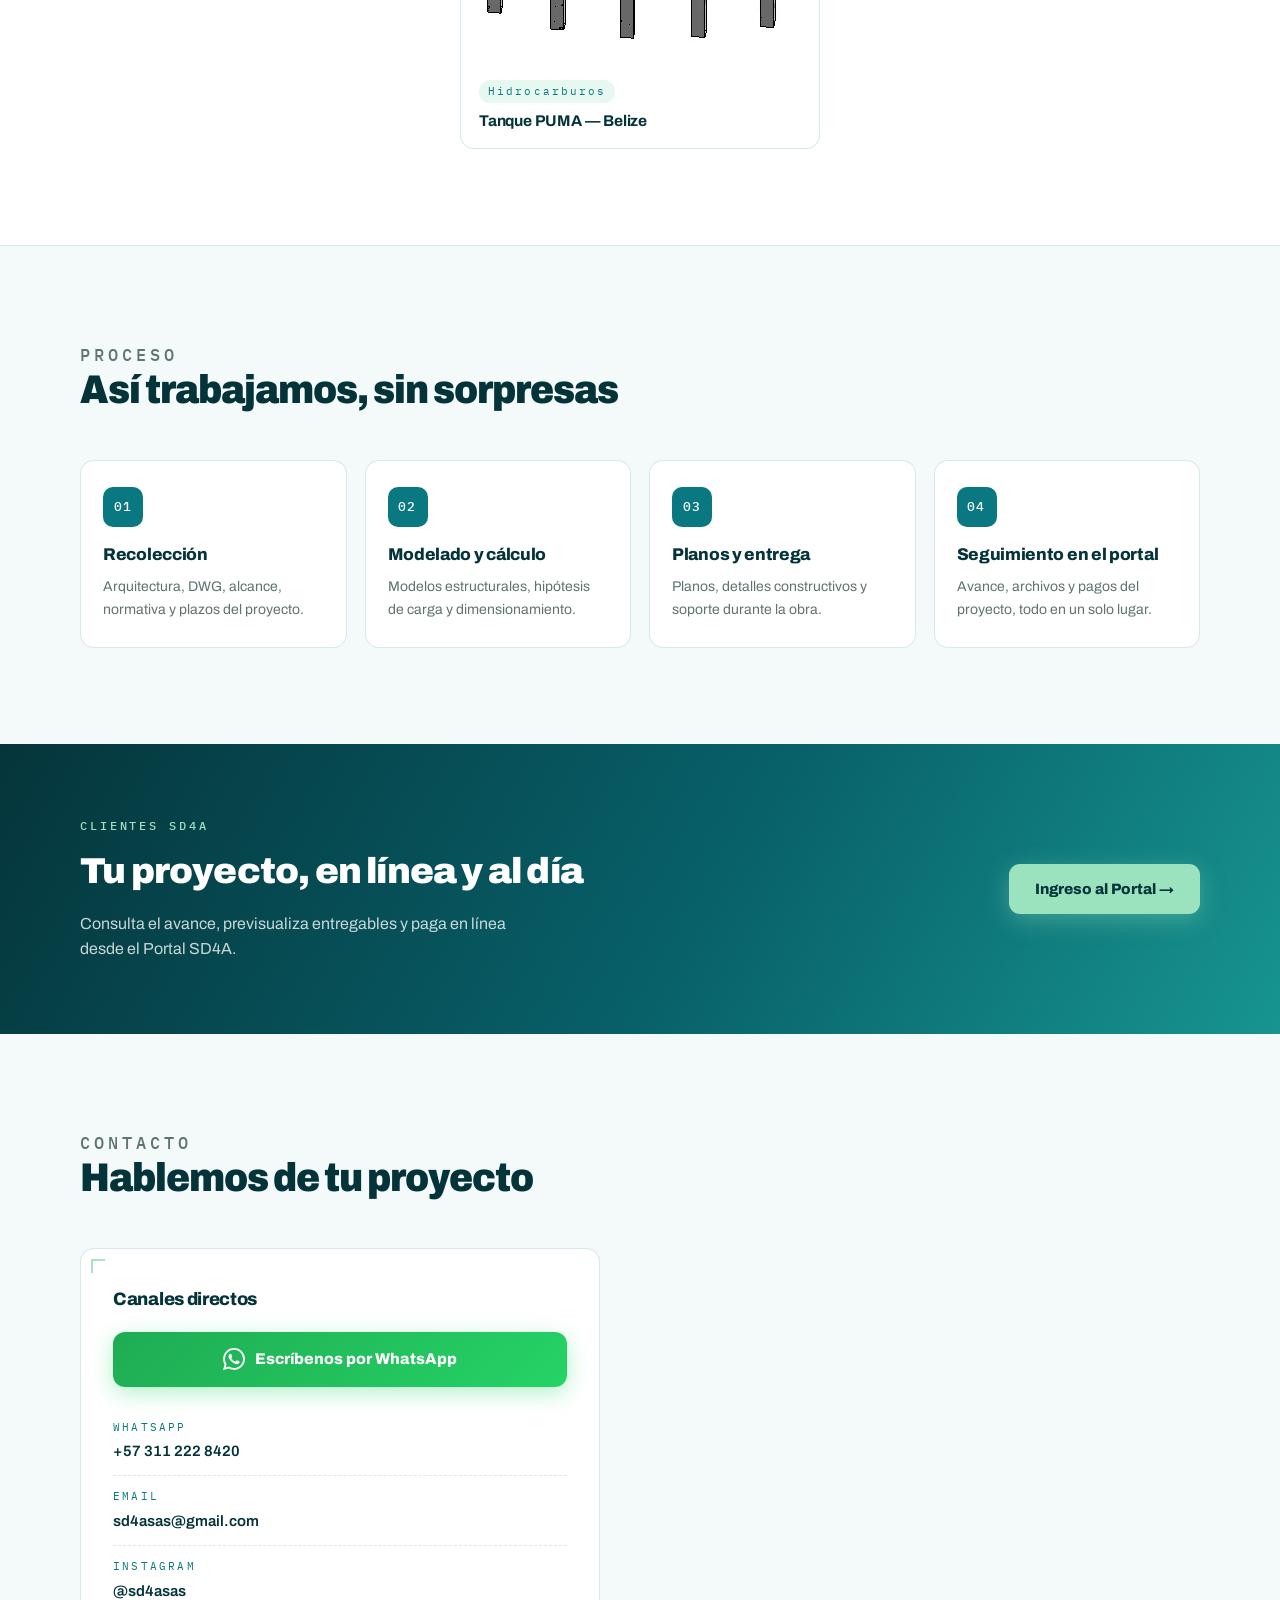
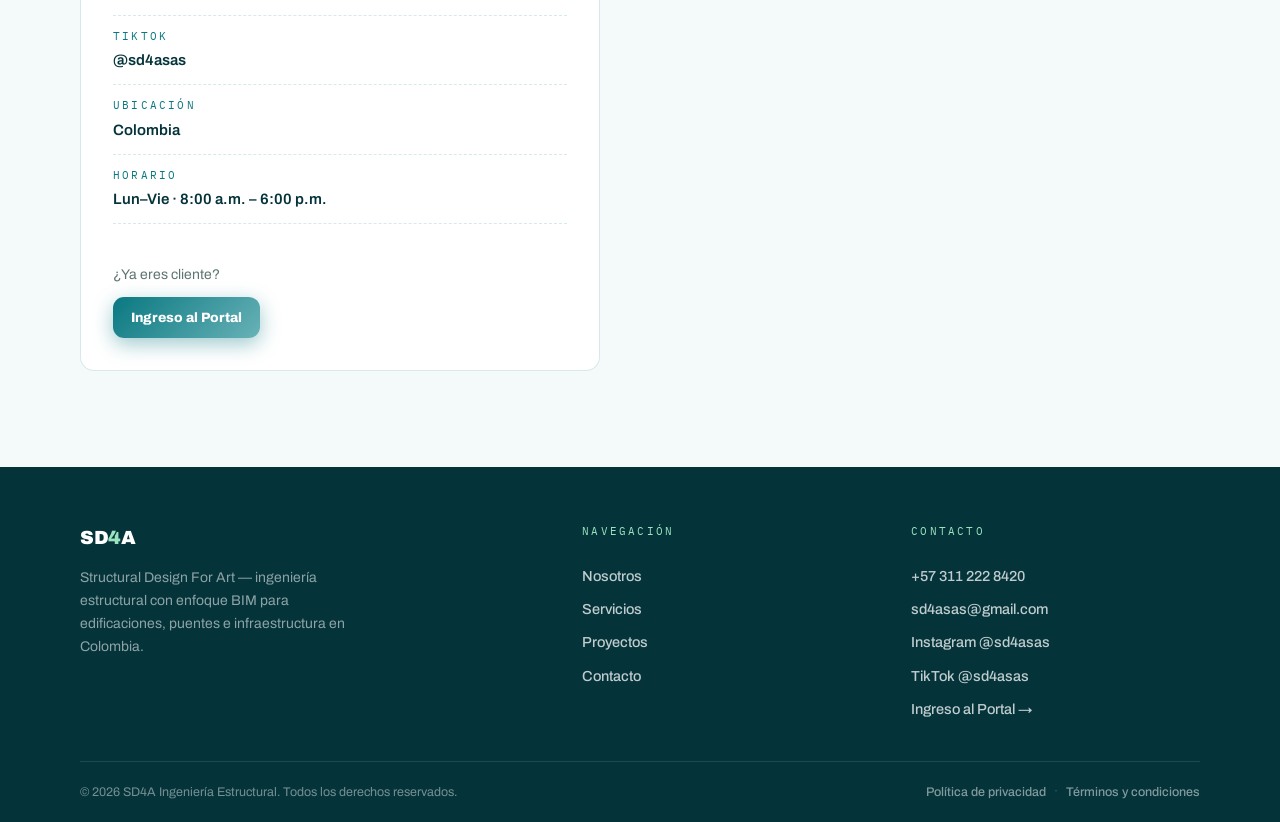
==== commit 115010b8: "feat: agrega Instagram y TikTok (@sd4asas) en contacto y pie de pagina Co-Authored-By: Claude Sonnet" ====
--- a/index.html
+++ b/index.html
@@ -391,6 +391,8 @@
 
             <div class="info-row"><span class="info-label">WhatsApp</span><a href="https://wa.me/573112228420" target="_blank" rel="noopener noreferrer">+57&nbsp;311&nbsp;222&nbsp;8420</a></div>
             <div class="info-row"><span class="info-label">Email</span><a href="mailto:sd4asas@gmail.com">sd4asas@gmail.com</a></div>
+            <div class="info-row"><span class="info-label">Instagram</span><a href="https://www.instagram.com/sd4asas/" target="_blank" rel="noopener noreferrer">@sd4asas</a></div>
+            <div class="info-row"><span class="info-label">TikTok</span><a href="https://www.tiktok.com/@sd4asas" target="_blank" rel="noopener noreferrer">@sd4asas</a></div>
             <div class="info-row"><span class="info-label">Ubicación</span><span>Colombia</span></div>
             <div class="info-row"><span class="info-label">Horario</span><span>Lun–Vie · 8:00&nbsp;a.m. – 6:00&nbsp;p.m.</span></div>
 
@@ -424,6 +426,8 @@
         <p class="footer-col-title">Contacto</p>
         <a href="https://wa.me/573112228420" target="_blank" rel="noopener noreferrer">+57&nbsp;311&nbsp;222&nbsp;8420</a>
         <a href="mailto:sd4asas@gmail.com">sd4asas@gmail.com</a>
+        <a href="https://www.instagram.com/sd4asas/" target="_blank" rel="noopener noreferrer">Instagram @sd4asas</a>
+        <a href="https://www.tiktok.com/@sd4asas" target="_blank" rel="noopener noreferrer">TikTok @sd4asas</a>
         <a href="https://pagos-sd-4-a.vercel.app/login">Ingreso al Portal →</a>
       </div>
     </div>
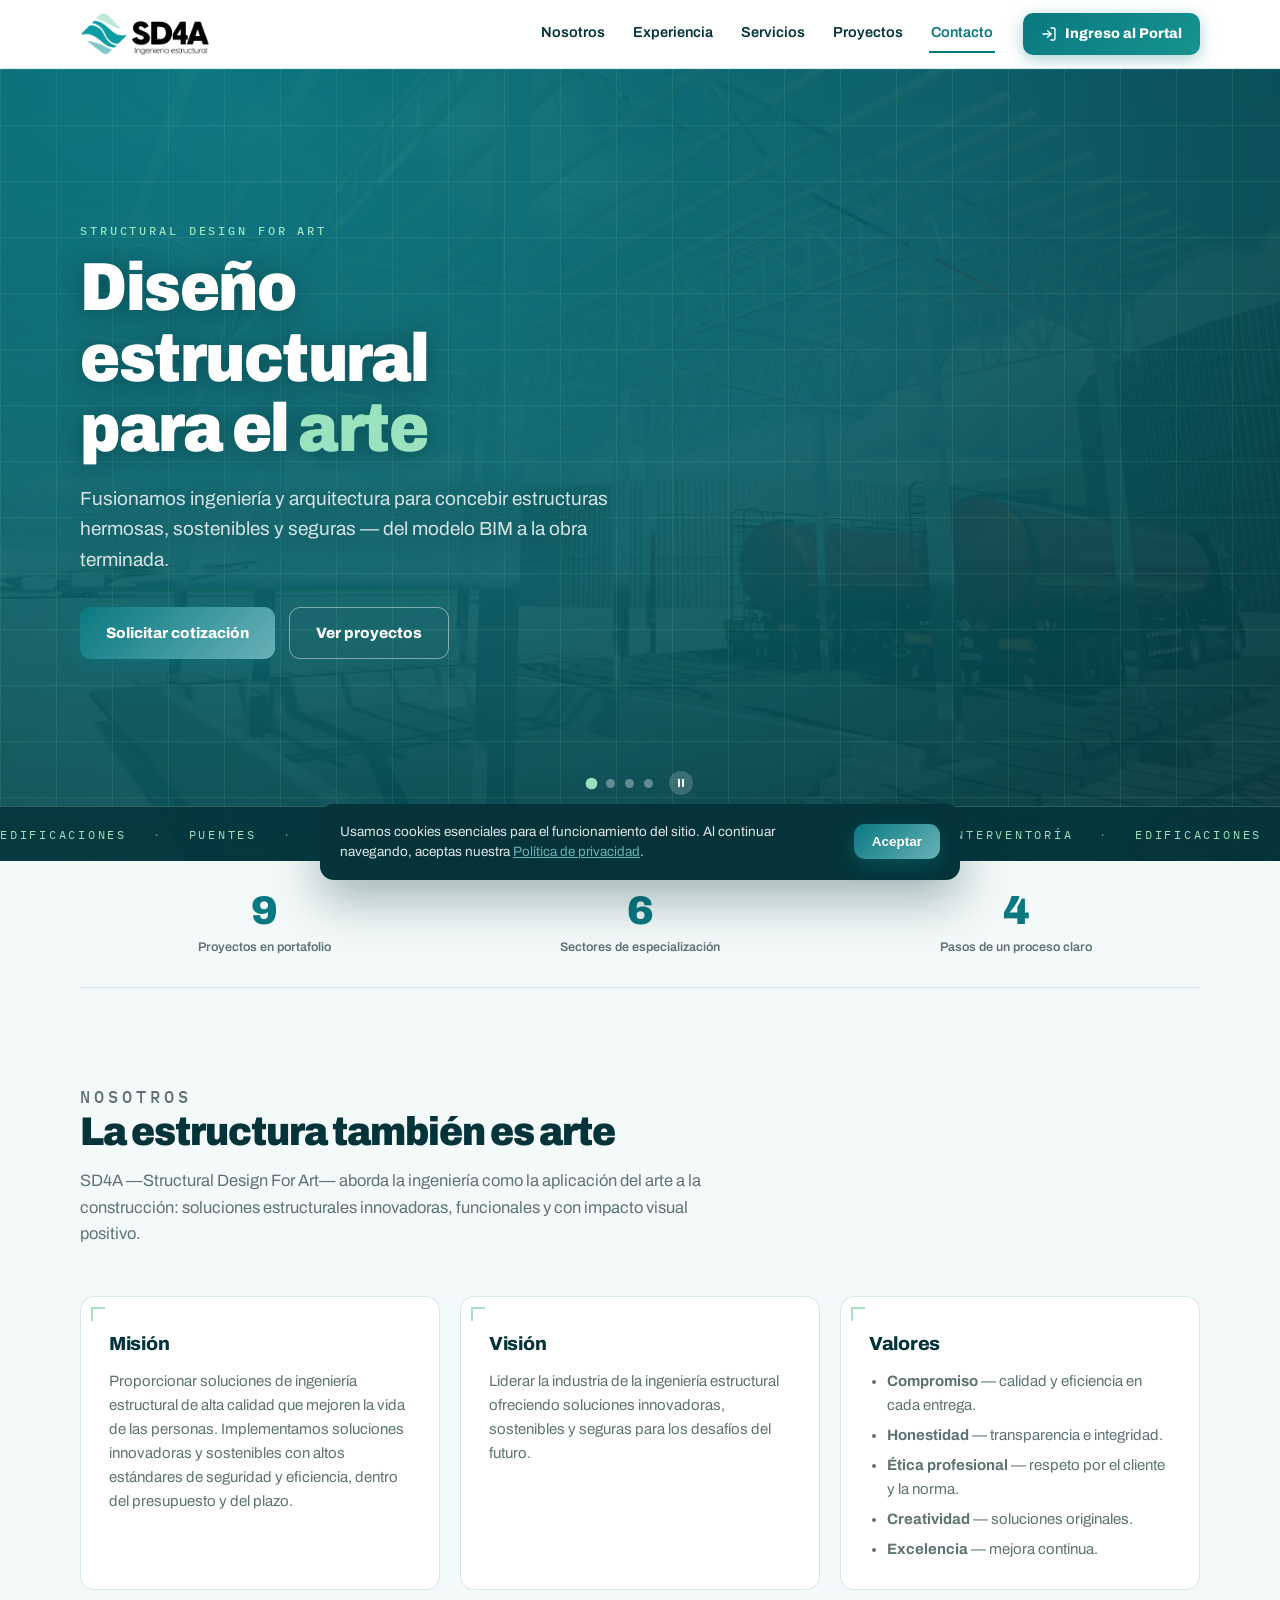
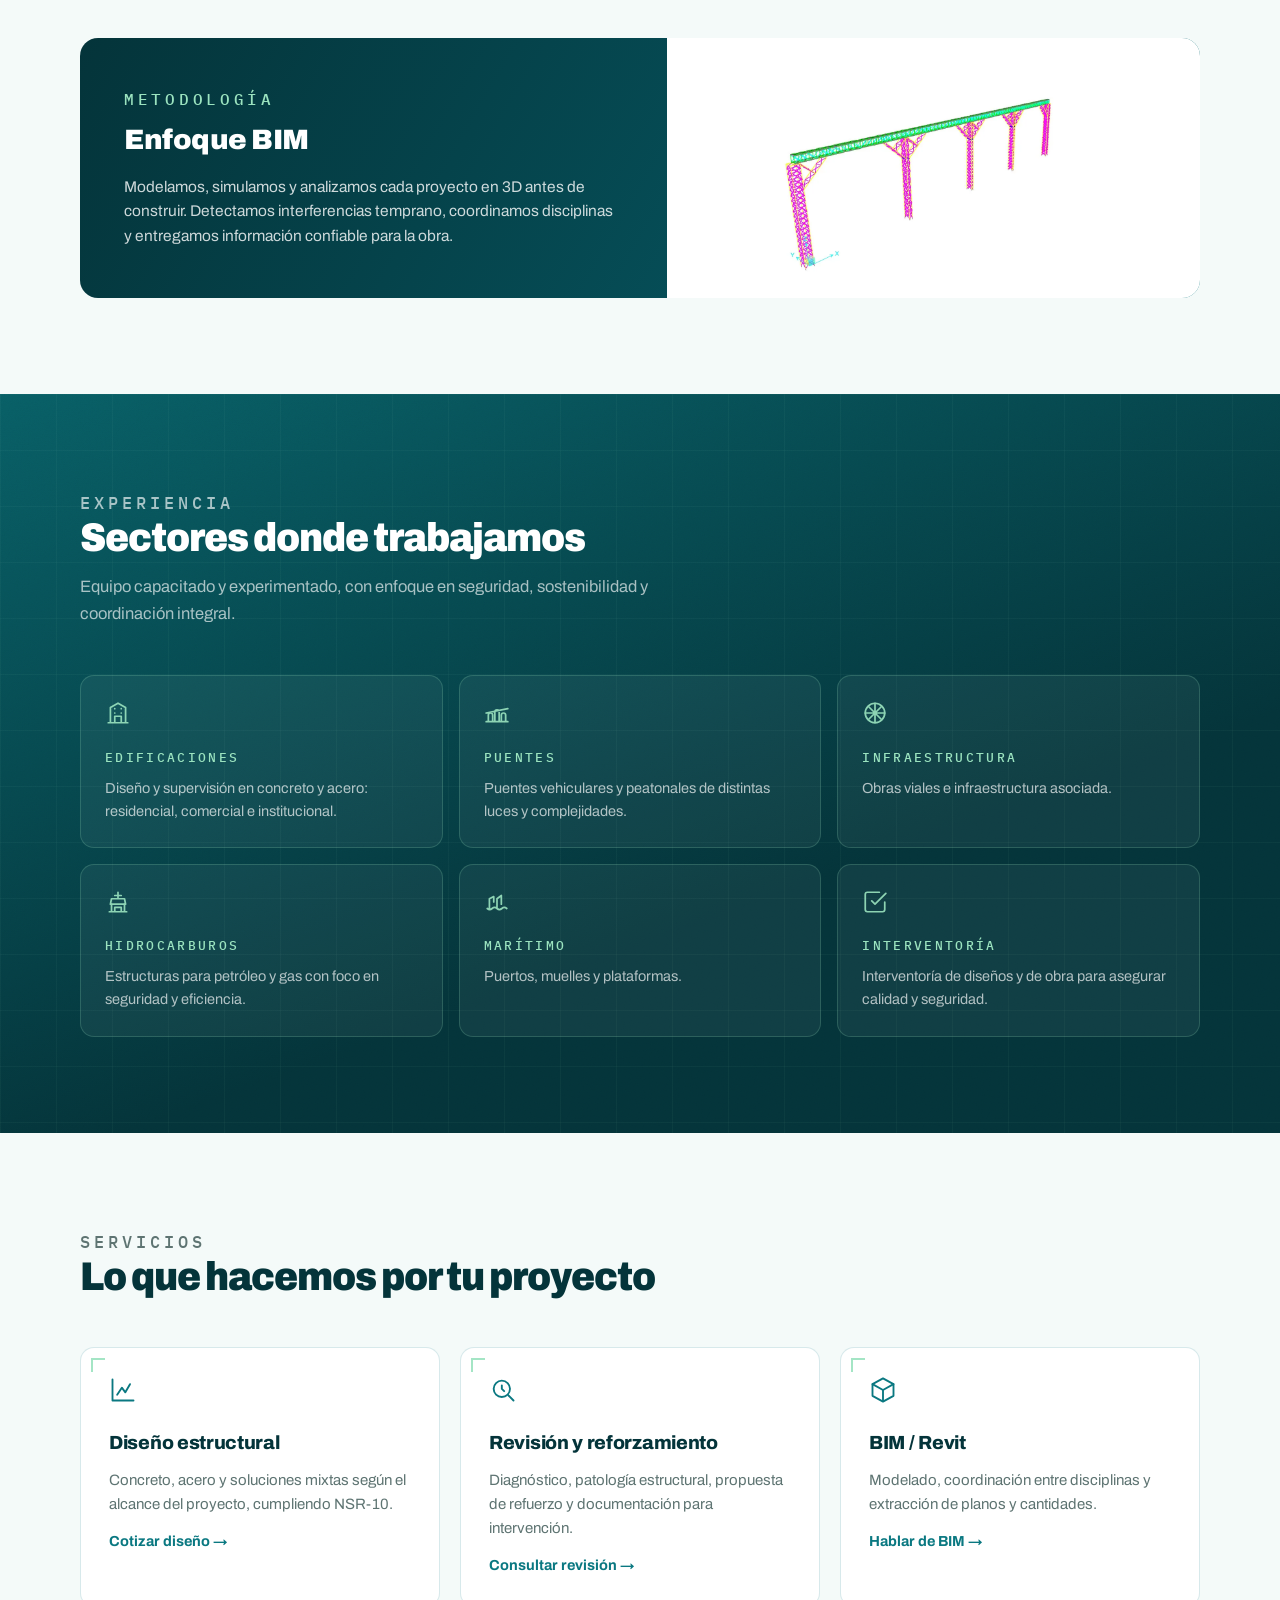
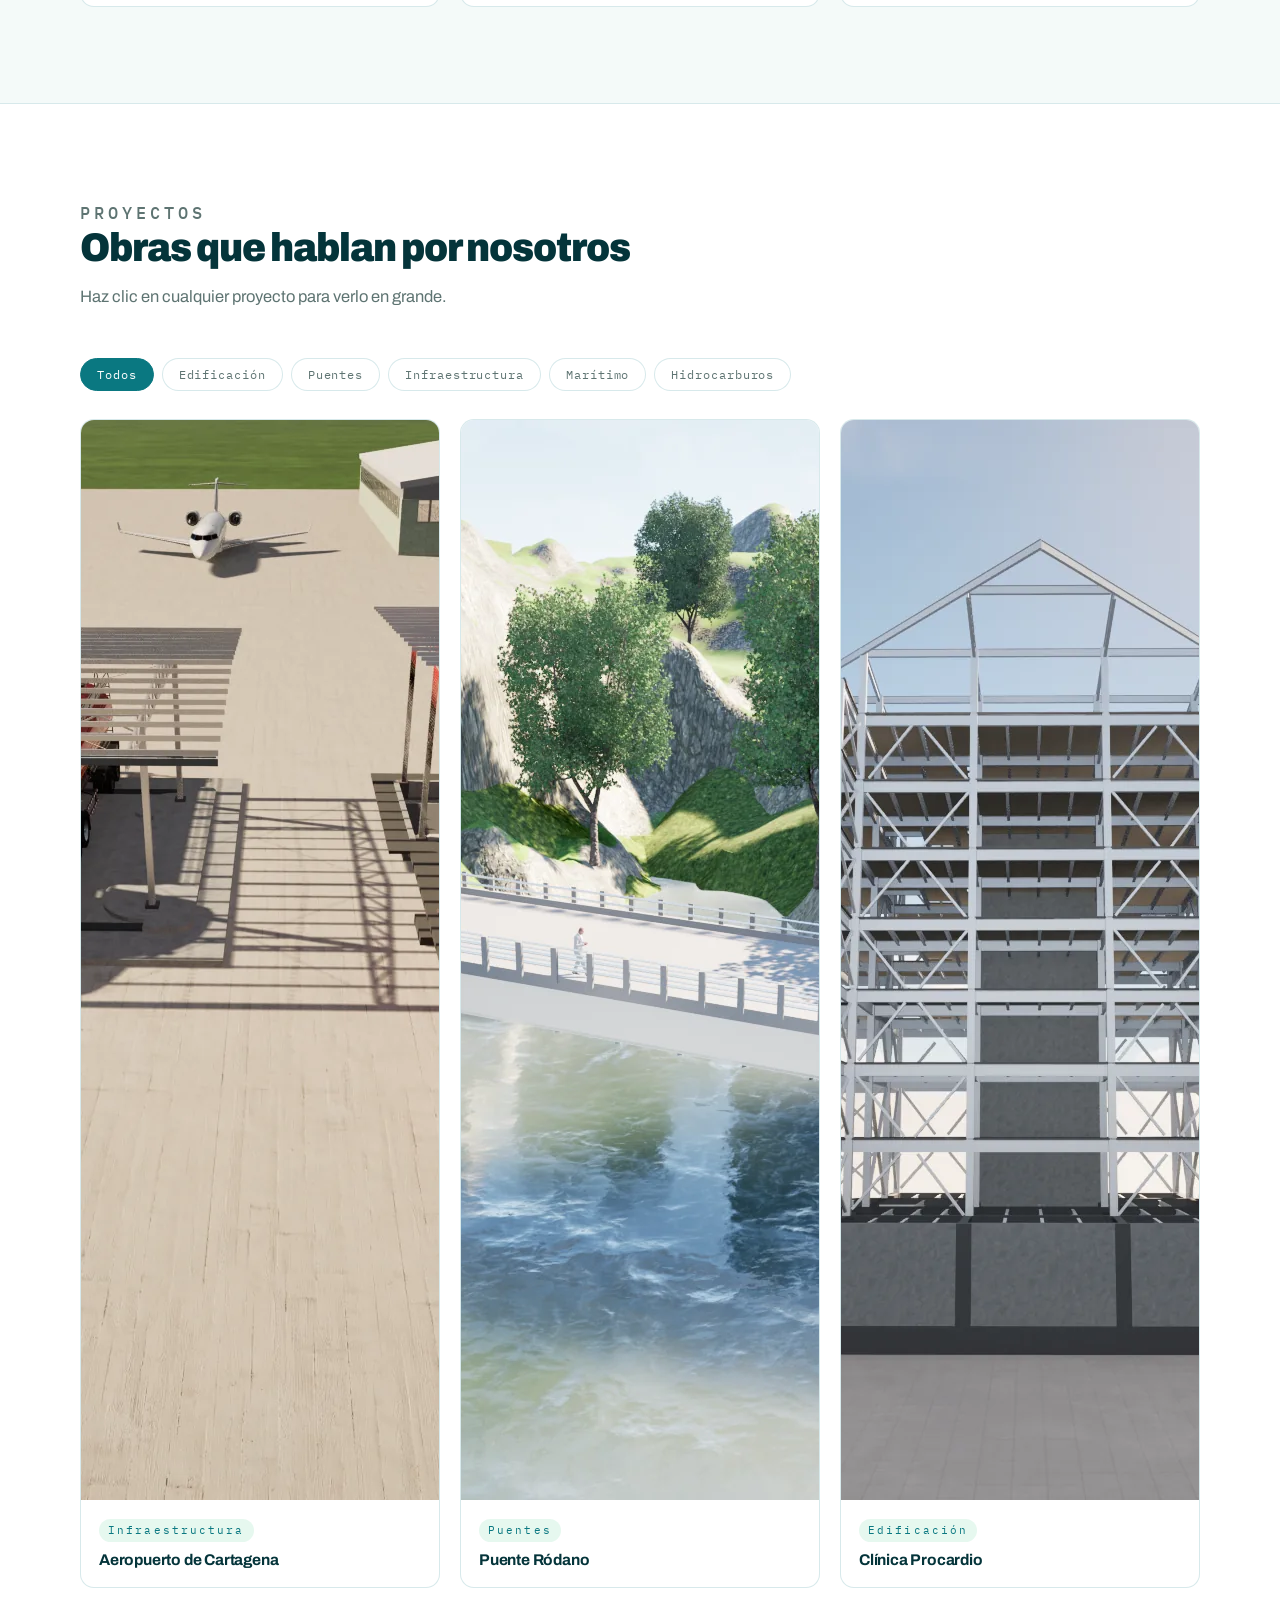
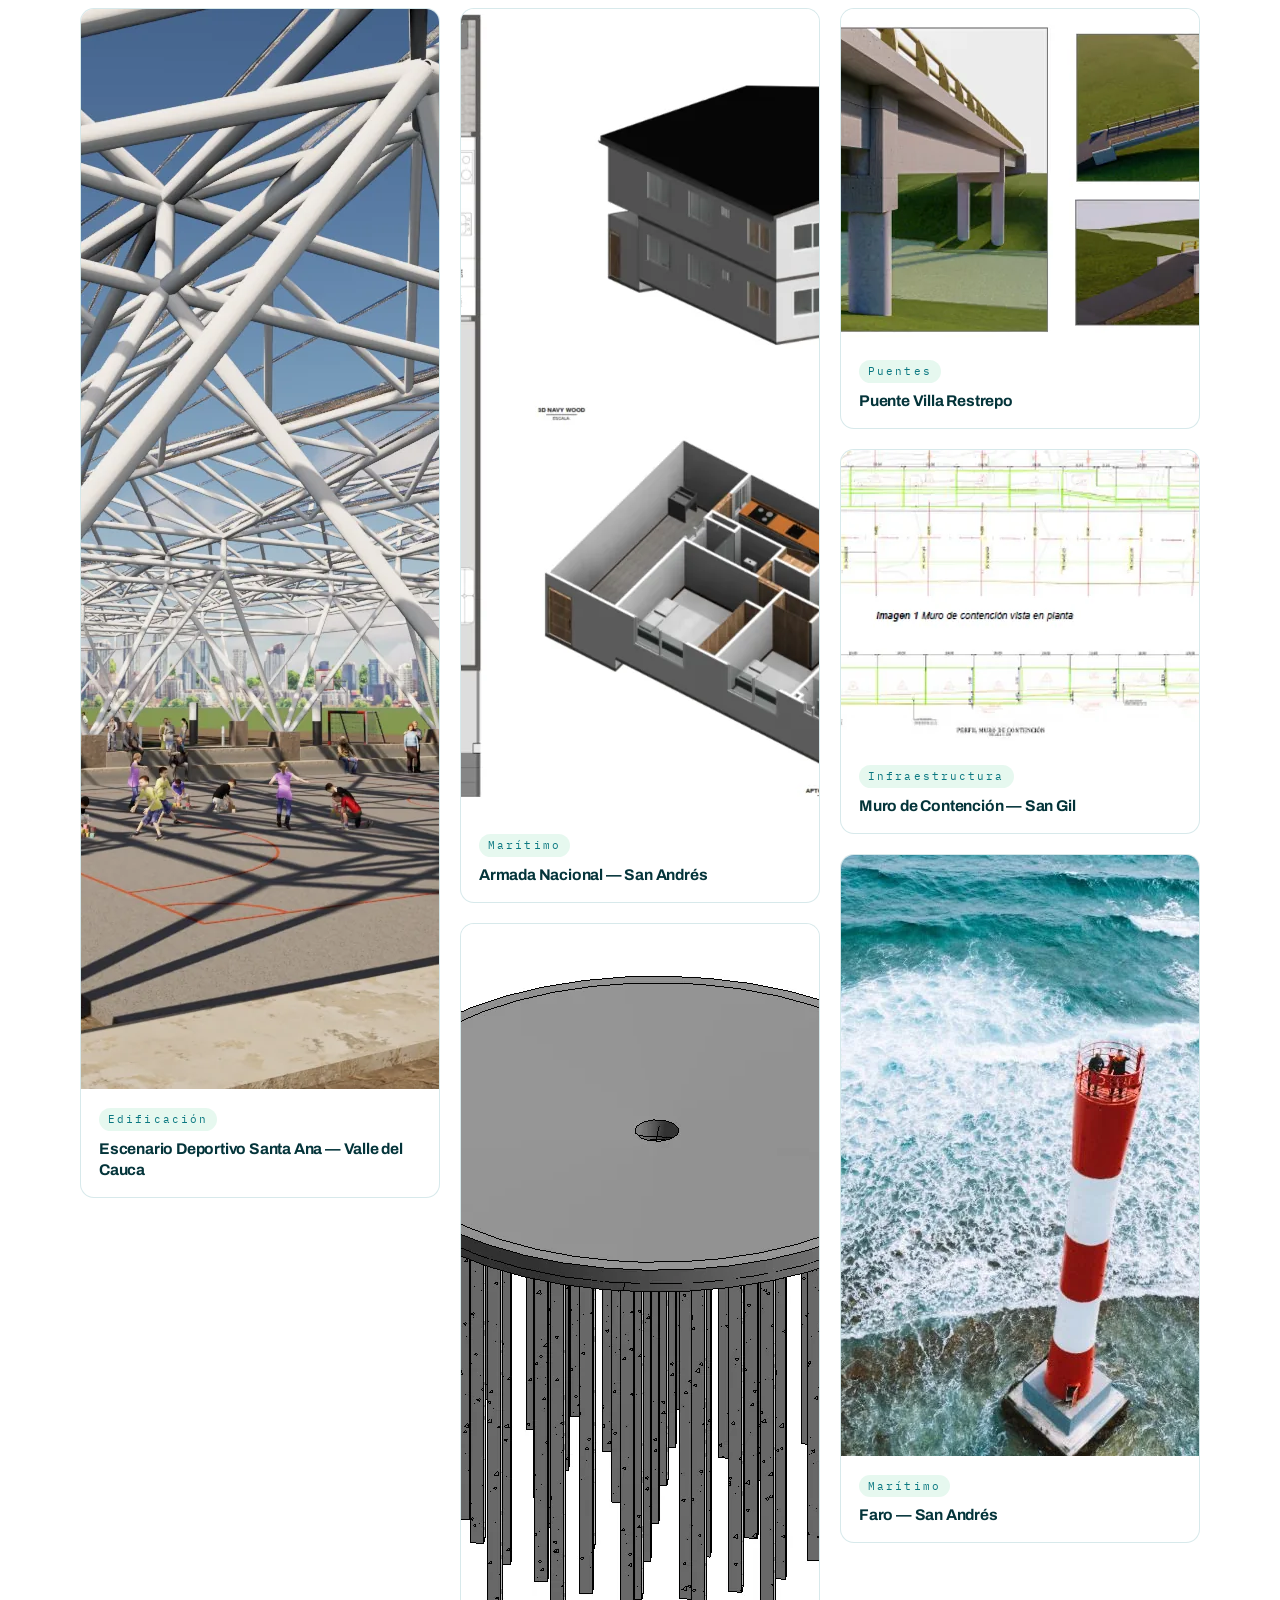
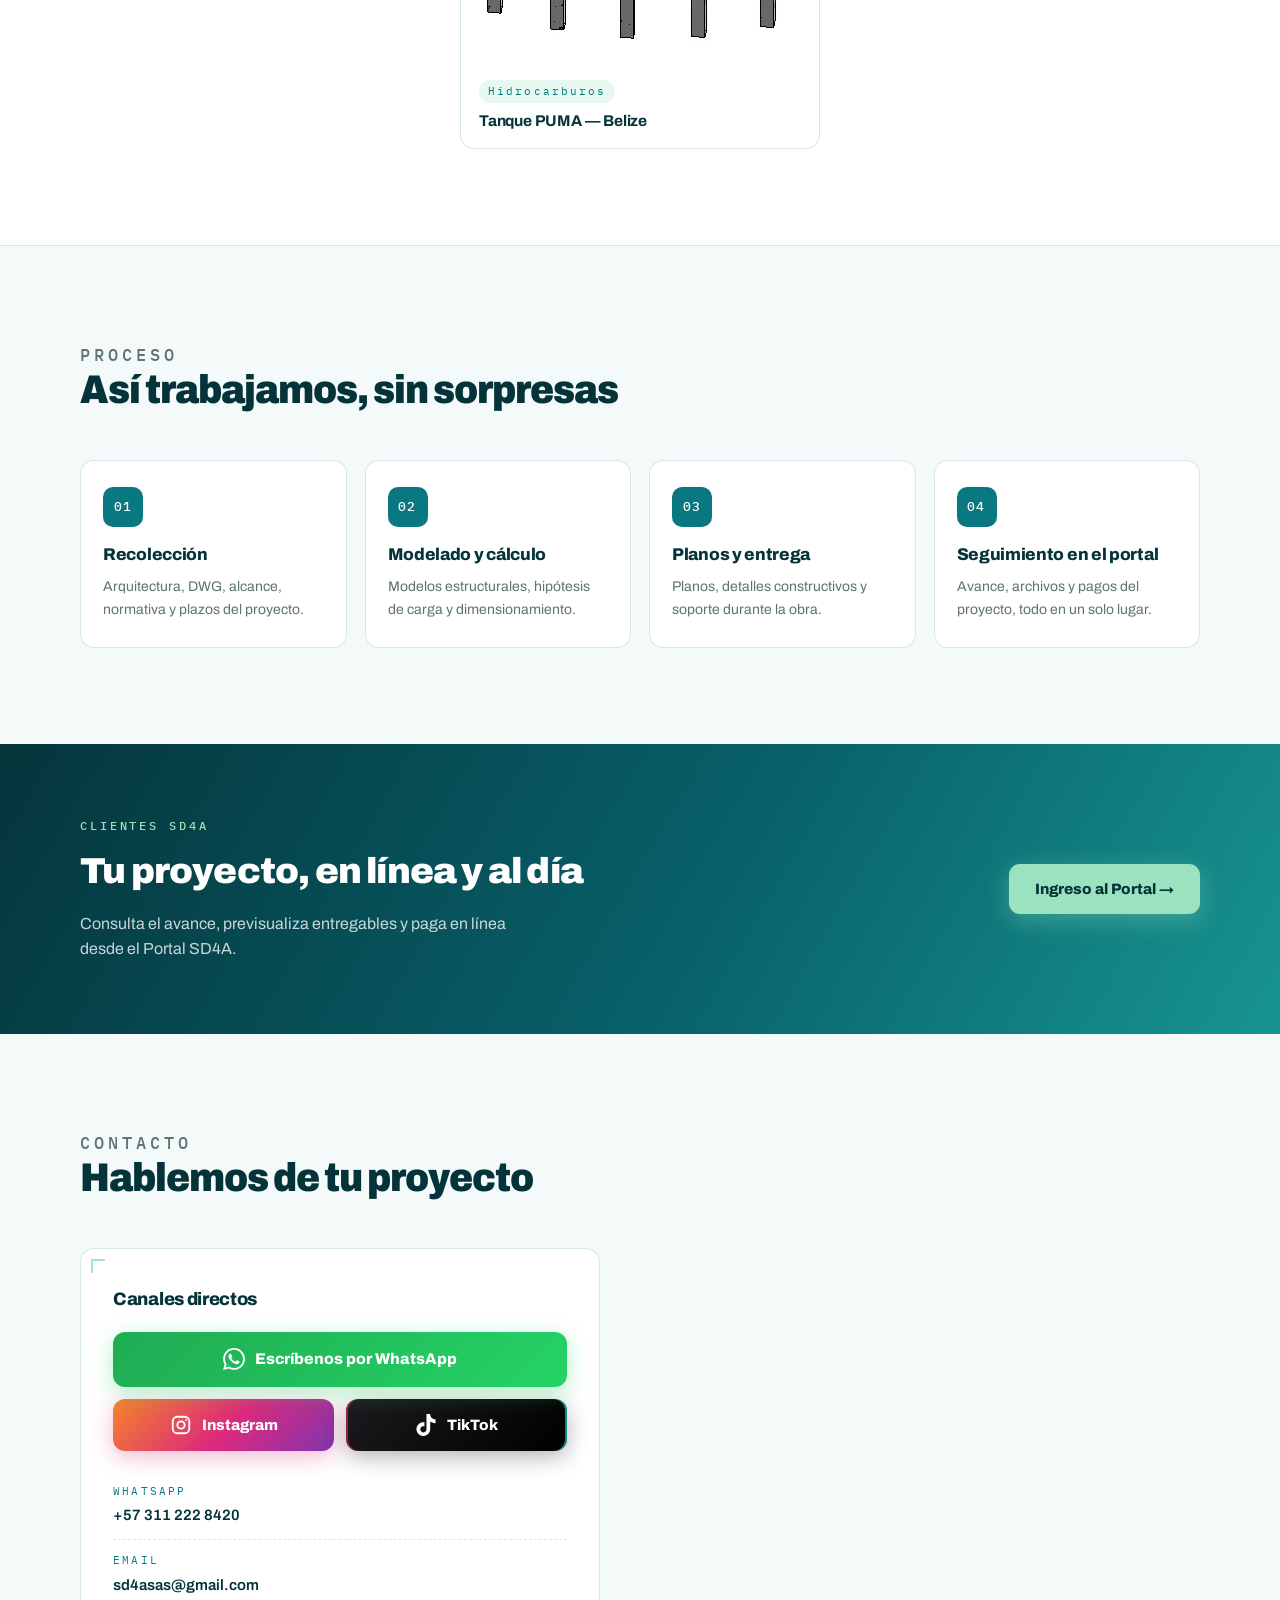
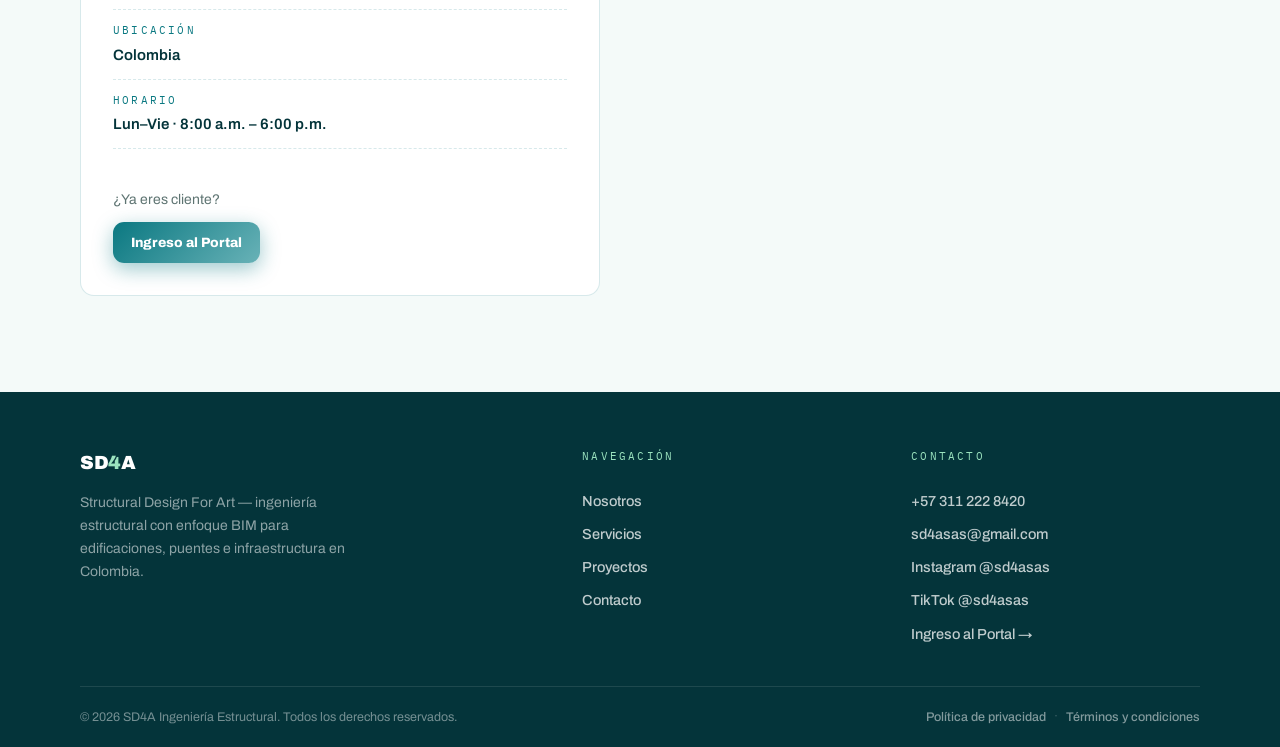
==== commit d874b716: "style: Instagram y TikTok como botones con icono, igual que el de WhatsApp Co-Authored-By: Claude So" ====
--- a/index.html
+++ b/index.html
@@ -389,10 +389,19 @@
               Escríbenos por WhatsApp
             </a>
 
+            <div class="social-btns">
+              <a class="social-btn ig-btn" href="https://www.instagram.com/sd4asas/" target="_blank" rel="noopener noreferrer" aria-label="Síguenos en Instagram">
+                <svg viewBox="0 0 24 24" fill="none" stroke="currentColor" stroke-width="2" stroke-linecap="round" stroke-linejoin="round" aria-hidden="true"><rect x="3" y="3" width="18" height="18" rx="5"/><circle cx="12" cy="12" r="4"/><circle cx="17.5" cy="6.5" r="1" fill="currentColor" stroke="none"/></svg>
+                Instagram
+              </a>
+              <a class="social-btn tt-btn" href="https://www.tiktok.com/@sd4asas" target="_blank" rel="noopener noreferrer" aria-label="Síguenos en TikTok">
+                <svg viewBox="0 0 24 24" fill="currentColor" aria-hidden="true"><path d="M12.525.02c1.31-.02 2.61-.01 3.91-.02.08 1.53.63 3.09 1.75 4.17 1.12 1.11 2.7 1.62 4.24 1.79v4.03c-1.44-.05-2.89-.35-4.2-.97-.57-.26-1.1-.59-1.62-.93-.01 2.92.01 5.84-.02 8.75-.08 1.4-.54 2.79-1.35 3.94-1.31 1.92-3.58 3.17-5.91 3.21-1.43.08-2.86-.31-4.08-1.03-2.02-1.19-3.44-3.37-3.65-5.71-.02-.5-.03-1-.01-1.49.18-1.9 1.12-3.72 2.58-4.96 1.66-1.44 3.98-2.13 6.15-1.72.02 1.48-.04 2.96-.04 4.44-.99-.32-2.15-.23-3.02.37-.63.41-1.11 1.04-1.36 1.75-.21.51-.15 1.07-.14 1.61.24 1.64 1.82 3.02 3.5 2.87 1.12-.01 2.19-.66 2.77-1.61.19-.33.4-.67.41-1.06.1-1.79.06-3.57.07-5.36.01-4.03-.01-8.05.02-12.07z"/></svg>
+                TikTok
+              </a>
+            </div>
+
             <div class="info-row"><span class="info-label">WhatsApp</span><a href="https://wa.me/573112228420" target="_blank" rel="noopener noreferrer">+57&nbsp;311&nbsp;222&nbsp;8420</a></div>
             <div class="info-row"><span class="info-label">Email</span><a href="mailto:sd4asas@gmail.com">sd4asas@gmail.com</a></div>
-            <div class="info-row"><span class="info-label">Instagram</span><a href="https://www.instagram.com/sd4asas/" target="_blank" rel="noopener noreferrer">@sd4asas</a></div>
-            <div class="info-row"><span class="info-label">TikTok</span><a href="https://www.tiktok.com/@sd4asas" target="_blank" rel="noopener noreferrer">@sd4asas</a></div>
             <div class="info-row"><span class="info-label">Ubicación</span><span>Colombia</span></div>
             <div class="info-row"><span class="info-label">Horario</span><span>Lun–Vie · 8:00&nbsp;a.m. – 6:00&nbsp;p.m.</span></div>
 
--- a/css/style.css
+++ b/css/style.css
@@ -810,3 +810,18 @@
 @media (forced-colors: active) {
   .project:focus-visible { outline: 3px solid Highlight; }
 }
+
+/* ── Botones de redes (mismo estilo que el de WhatsApp) ── */
+.social-btns { display: grid; grid-template-columns: repeat(auto-fit, minmax(200px, 1fr)); gap: 12px; margin: -8px 0 20px; }
+.social-btn {
+  display: flex; align-items: center; justify-content: center; gap: 10px;
+  font-weight: 800; font-size: 15px; color: var(--white);
+  padding: 14px 20px; border-radius: 12px;
+  transition: transform 0.2s, box-shadow 0.2s;
+}
+.social-btn svg { width: 22px; height: 22px; flex-shrink: 0; }
+.social-btn:hover { transform: translateY(-2px); color: var(--white); }
+.ig-btn { background: linear-gradient(135deg, #f58529 0%, #dd2a7b 52%, #8134af 100%); box-shadow: 0 6px 22px rgba(221, 42, 123, 0.32); }
+.ig-btn:hover { box-shadow: 0 10px 30px rgba(221, 42, 123, 0.45); }
+.tt-btn { background: linear-gradient(135deg, #1b1b1f, #000); box-shadow: 0 6px 22px rgba(0, 0, 0, 0.30), -2px 0 0 rgba(37, 244, 238, 0.55) inset, 2px 0 0 rgba(254, 44, 85, 0.55) inset; }
+.tt-btn:hover { box-shadow: 0 10px 30px rgba(0, 0, 0, 0.42), -2px 0 0 rgba(37, 244, 238, 0.7) inset, 2px 0 0 rgba(254, 44, 85, 0.7) inset; }
